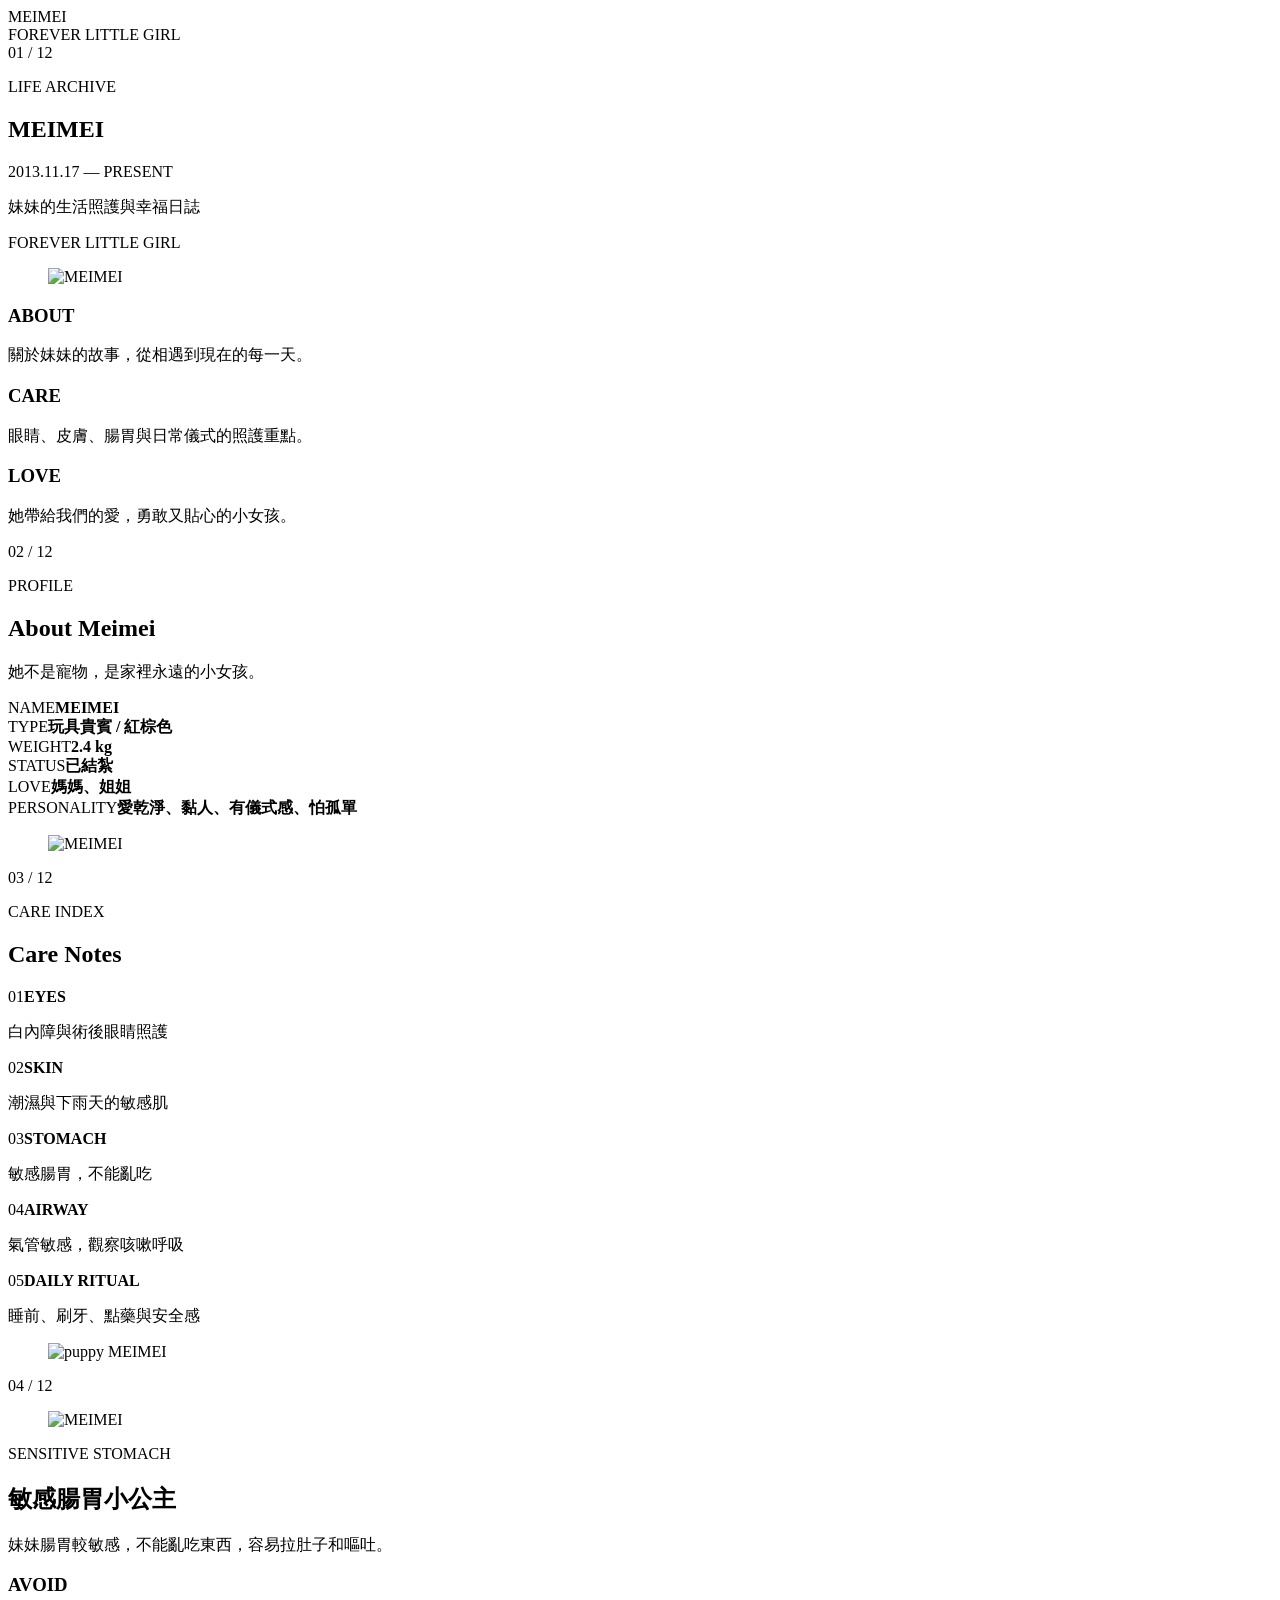
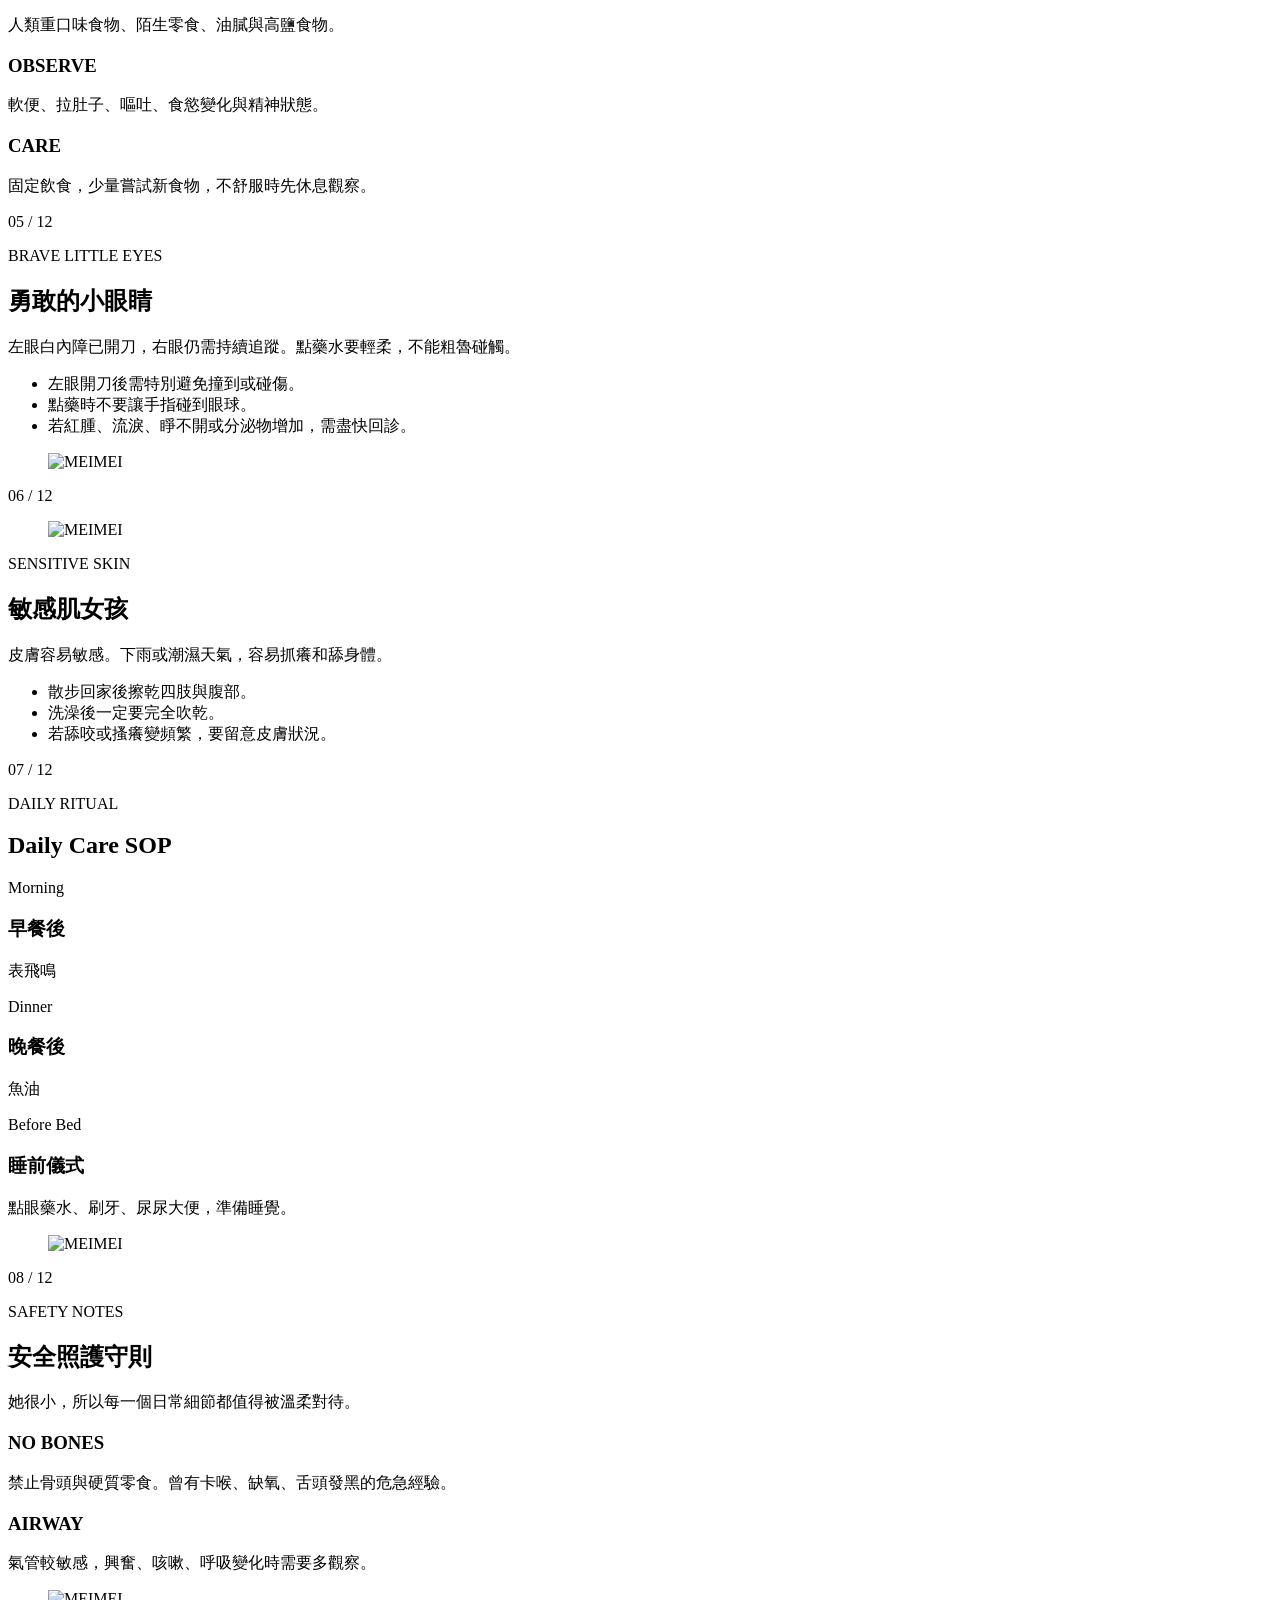
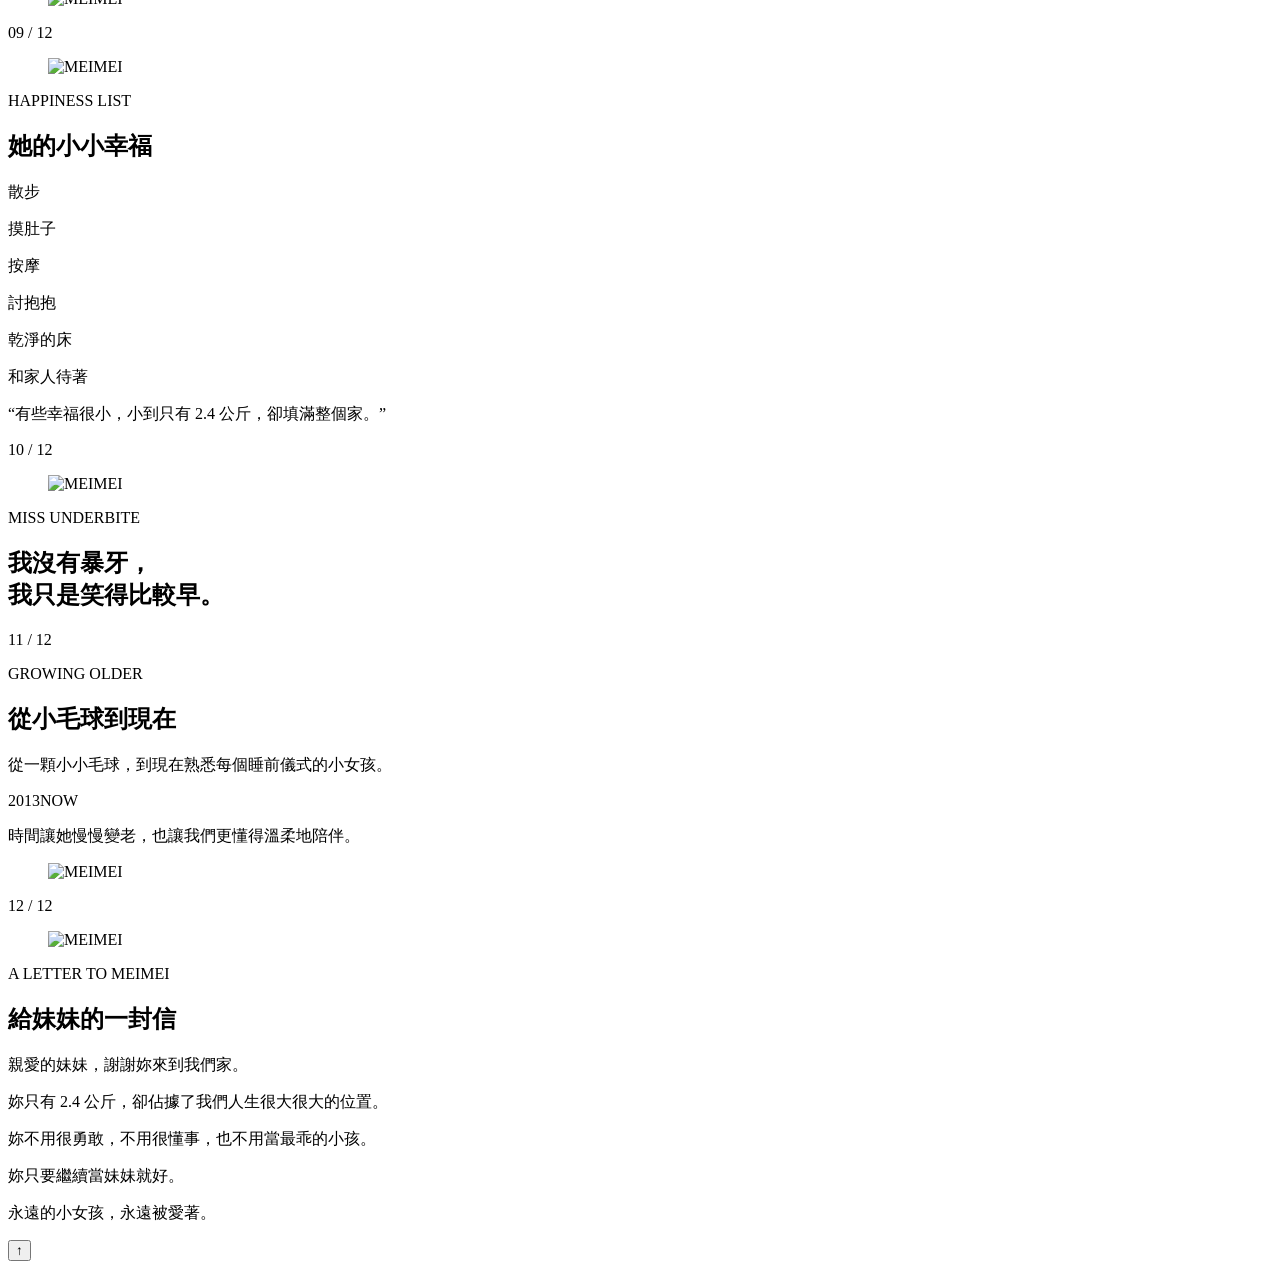
==== index.html @ 5c14f923 "Create MEIMEI life archive website" ====
<!DOCTYPE html>
<html lang="zh-Hant">
<head>
  <meta charset="UTF-8" />
  <meta name="viewport" content="width=device-width, initial-scale=1.0" />
  <title>MEIMEI / LIFE ARCHIVE</title>
  <link rel="stylesheet" href="style.css" />
</head>
<body>
  <div class="grain"></div>
  <aside class="side-nav"><div class="brand-mini">MEIMEI</div><nav id="dots"></nav><div class="side-caption">FOREVER LITTLE GIRL</div></aside>
  <main id="app">
    <section class="page cover" id="cover"><div class="page-count">01 / 12</div><div class="cover-left"><p class="eyebrow">LIFE ARCHIVE</p><h1>MEIMEI</h1><p class="date">2013.11.17 — PRESENT</p><p class="zh-title">妹妹的生活照護與幸福日誌</p></div><div class="vertical-word">FOREVER LITTLE GIRL</div><figure class="hero-photo"><img src="assets/cover.jpg" alt="MEIMEI" /></figure><div class="intro-grid"><article><h3>ABOUT</h3><p>關於妹妹的故事，從相遇到現在的每一天。</p></article><article><h3>CARE</h3><p>眼睛、皮膚、腸胃與日常儀式的照護重點。</p></article><article><h3>LOVE</h3><p>她帶給我們的愛，勇敢又貼心的小女孩。</p></article></div></section>
    <section class="page split" id="profile"><div class="page-count">02 / 12</div><div class="copy"><p class="eyebrow">PROFILE</p><h2>About Meimei</h2><p class="lead">她不是寵物，是家裡永遠的小女孩。</p><div class="info-list"><div><span>NAME</span><b>MEIMEI</b></div><div><span>TYPE</span><b>玩具貴賓 / 紅棕色</b></div><div><span>WEIGHT</span><b>2.4 kg</b></div><div><span>STATUS</span><b>已結紮</b></div><div><span>LOVE</span><b>媽媽、姐姐</b></div><div><span>PERSONALITY</span><b>愛乾淨、黏人、有儀式感、怕孤單</b></div></div></div><figure class="photo-frame"><img src="assets/profile.jpg" alt="MEIMEI" /></figure></section>
    <section class="page index-page" id="care-index"><div class="page-count">03 / 12</div><p class="eyebrow">CARE INDEX</p><h2>Care Notes</h2><div class="timeline"><div><span>01</span><strong>EYES</strong><p>白內障與術後眼睛照護</p></div><div><span>02</span><strong>SKIN</strong><p>潮濕與下雨天的敏感肌</p></div><div><span>03</span><strong>STOMACH</strong><p>敏感腸胃，不能亂吃</p></div><div><span>04</span><strong>AIRWAY</strong><p>氣管敏感，觀察咳嗽呼吸</p></div><div><span>05</span><strong>DAILY RITUAL</strong><p>睡前、刷牙、點藥與安全感</p></div></div><figure class="small-photo"><img src="assets/puppy.jpg" alt="puppy MEIMEI" /></figure></section>
    <section class="page split reverse" id="stomach"><div class="page-count">04 / 12</div><figure class="photo-frame"><img src="assets/stomach.jpg" alt="MEIMEI" /></figure><div class="copy"><p class="eyebrow">SENSITIVE STOMACH</p><h2>敏感腸胃小公主</h2><p class="lead">妹妹腸胃較敏感，不能亂吃東西，容易拉肚子和嘔吐。</p><div class="three-cols"><article><h3>AVOID</h3><p>人類重口味食物、陌生零食、油膩與高鹽食物。</p></article><article><h3>OBSERVE</h3><p>軟便、拉肚子、嘔吐、食慾變化與精神狀態。</p></article><article><h3>CARE</h3><p>固定飲食，少量嘗試新食物，不舒服時先休息觀察。</p></article></div></div></section>
    <section class="page split" id="eyes"><div class="page-count">05 / 12</div><div class="copy"><p class="eyebrow">BRAVE LITTLE EYES</p><h2>勇敢的小眼睛</h2><p class="lead">左眼白內障已開刀，右眼仍需持續追蹤。點藥水要輕柔，不能粗魯碰觸。</p><ul class="minimal-list"><li>左眼開刀後需特別避免撞到或碰傷。</li><li>點藥時不要讓手指碰到眼球。</li><li>若紅腫、流淚、睜不開或分泌物增加，需盡快回診。</li></ul></div><figure class="photo-frame"><img src="assets/eyes.jpg" alt="MEIMEI" /></figure></section>
    <section class="page split reverse" id="skin"><div class="page-count">06 / 12</div><figure class="photo-frame"><img src="assets/skin.jpg" alt="MEIMEI" /></figure><div class="copy"><p class="eyebrow">SENSITIVE SKIN</p><h2>敏感肌女孩</h2><p class="lead">皮膚容易敏感。下雨或潮濕天氣，容易抓癢和舔身體。</p><ul class="minimal-list"><li>散步回家後擦乾四肢與腹部。</li><li>洗澡後一定要完全吹乾。</li><li>若舔咬或搔癢變頻繁，要留意皮膚狀況。</li></ul></div></section>
    <section class="page ritual" id="ritual"><div class="page-count">07 / 12</div><p class="eyebrow">DAILY RITUAL</p><h2>Daily Care SOP</h2><div class="ritual-grid"><article><span>Morning</span><h3>早餐後</h3><p>表飛鳴</p></article><article><span>Dinner</span><h3>晚餐後</h3><p>魚油</p></article><article><span>Before Bed</span><h3>睡前儀式</h3><p>點眼藥水、刷牙、尿尿大便，準備睡覺。</p></article></div><figure class="wide-photo"><img src="assets/ritual.jpg" alt="MEIMEI" /></figure></section>
    <section class="page split" id="safety"><div class="page-count">08 / 12</div><div class="copy"><p class="eyebrow">SAFETY NOTES</p><h2>安全照護守則</h2><p class="lead">她很小，所以每一個日常細節都值得被溫柔對待。</p><div class="warning-block"><h3>NO BONES</h3><p>禁止骨頭與硬質零食。曾有卡喉、缺氧、舌頭發黑的危急經驗。</p></div><div class="warning-block"><h3>AIRWAY</h3><p>氣管較敏感，興奮、咳嗽、呼吸變化時需要多觀察。</p></div></div><figure class="photo-frame"><img src="assets/safety.jpg" alt="MEIMEI" /></figure></section>
    <section class="page split reverse" id="happiness"><div class="page-count">09 / 12</div><figure class="photo-frame"><img src="assets/happiness.jpg" alt="MEIMEI" /></figure><div class="copy"><p class="eyebrow">HAPPINESS LIST</p><h2>她的小小幸福</h2><div class="list-lines"><p>散步</p><p>摸肚子</p><p>按摩</p><p>討抱抱</p><p>乾淨的床</p><p>和家人待著</p></div><p class="quote">“有些幸福很小，小到只有 2.4 公斤，卻填滿整個家。”</p></div></section>
    <section class="page statement" id="underbite"><div class="page-count">10 / 12</div><figure class="statement-photo"><img src="assets/underbite.jpg" alt="MEIMEI" /></figure><div class="statement-copy"><p class="eyebrow">MISS UNDERBITE</p><h2>我沒有暴牙，<br>我只是笑得比較早。</h2></div></section>
    <section class="page split" id="growing"><div class="page-count">11 / 12</div><div class="copy"><p class="eyebrow">GROWING OLDER</p><h2>從小毛球到現在</h2><p class="lead">從一顆小小毛球，到現在熟悉每個睡前儀式的小女孩。</p><div class="year-line"><span>2013</span><i></i><span>NOW</span></div><p>時間讓她慢慢變老，也讓我們更懂得溫柔地陪伴。</p></div><figure class="photo-frame"><img src="assets/growing.jpg" alt="MEIMEI" /></figure></section>
    <section class="page letter" id="letter"><div class="page-count">12 / 12</div><figure class="letter-photo"><img src="assets/letter.jpg" alt="MEIMEI" /></figure><div class="letter-copy"><p class="eyebrow">A LETTER TO MEIMEI</p><h2>給妹妹的一封信</h2><p>親愛的妹妹，謝謝妳來到我們家。</p><p>妳只有 2.4 公斤，卻佔據了我們人生很大很大的位置。</p><p>妳不用很勇敢，不用很懂事，也不用當最乖的小孩。</p><p>妳只要繼續當妹妹就好。</p><p class="ending">永遠的小女孩，永遠被愛著。</p></div></section>
  </main>
  <button class="scroll-top" type="button" aria-label="Back to top">↑</button><script src="script.js"></script>
</body>
</html>
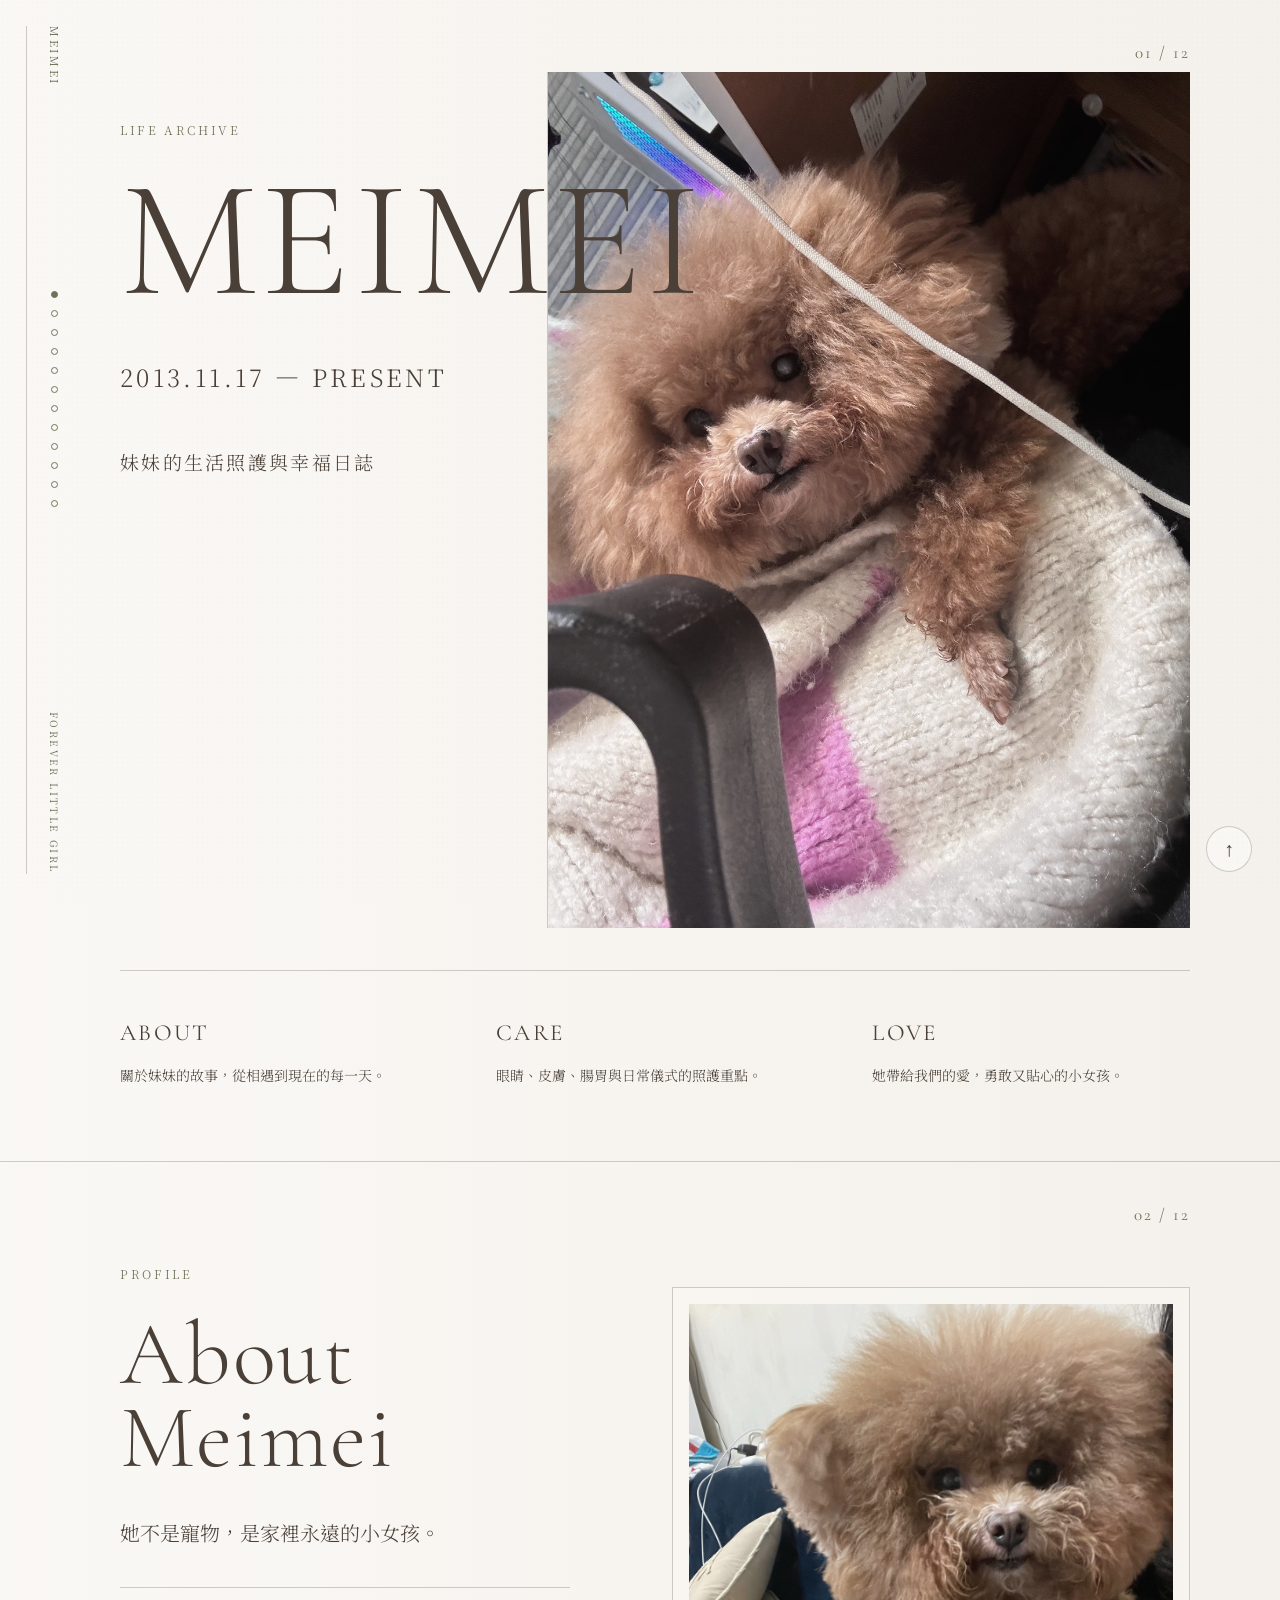
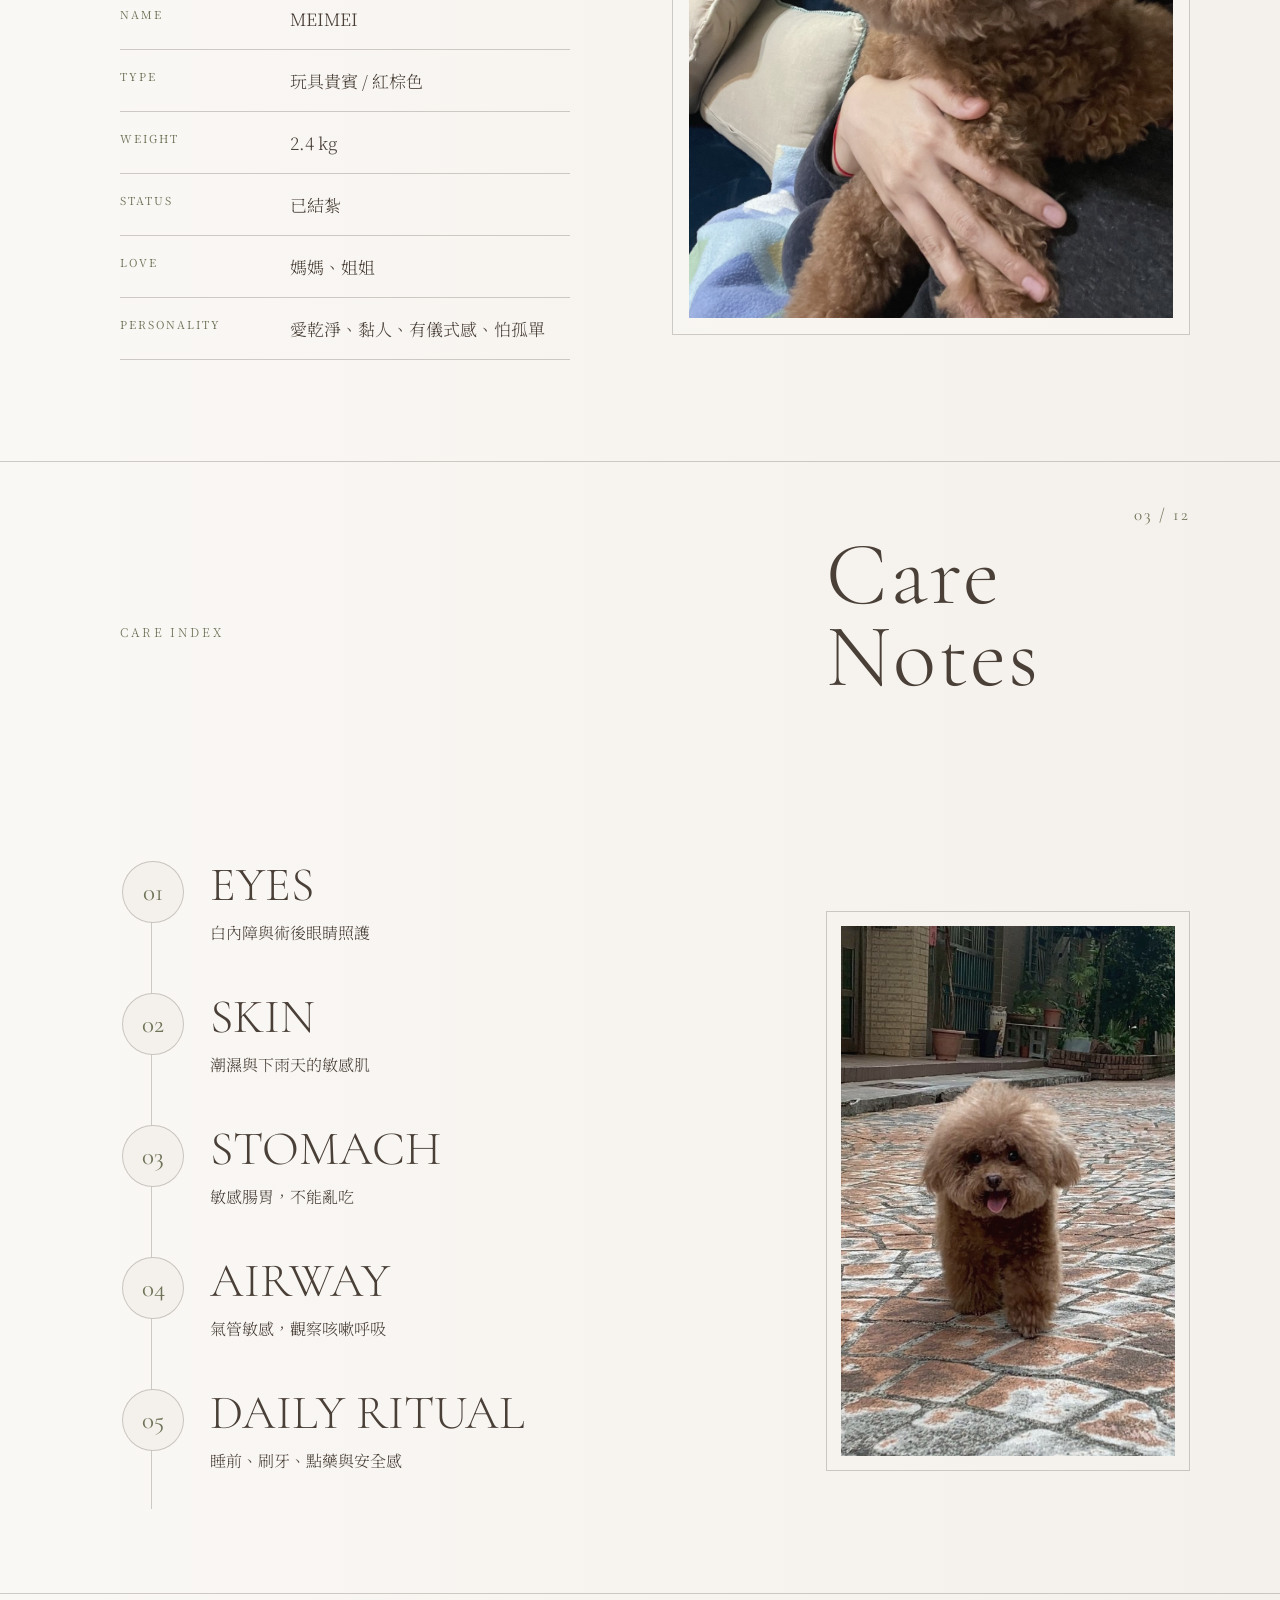
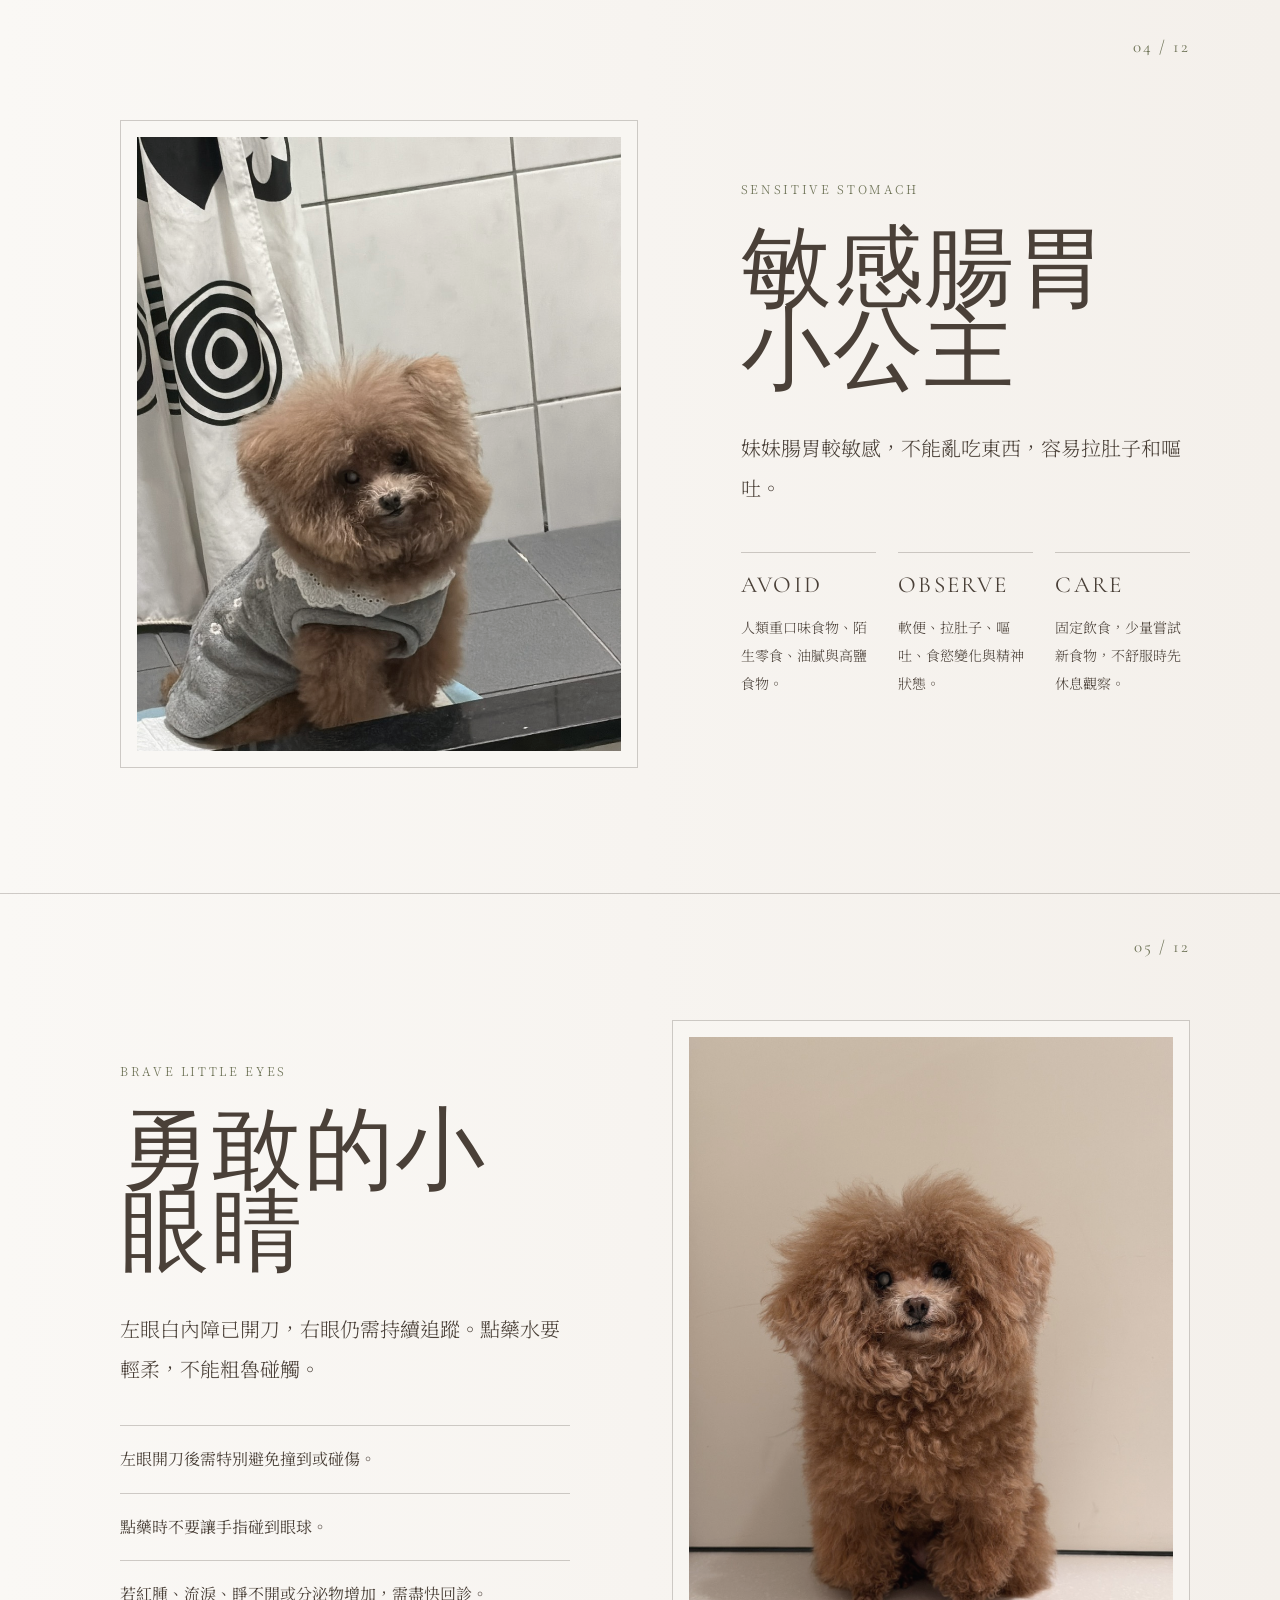
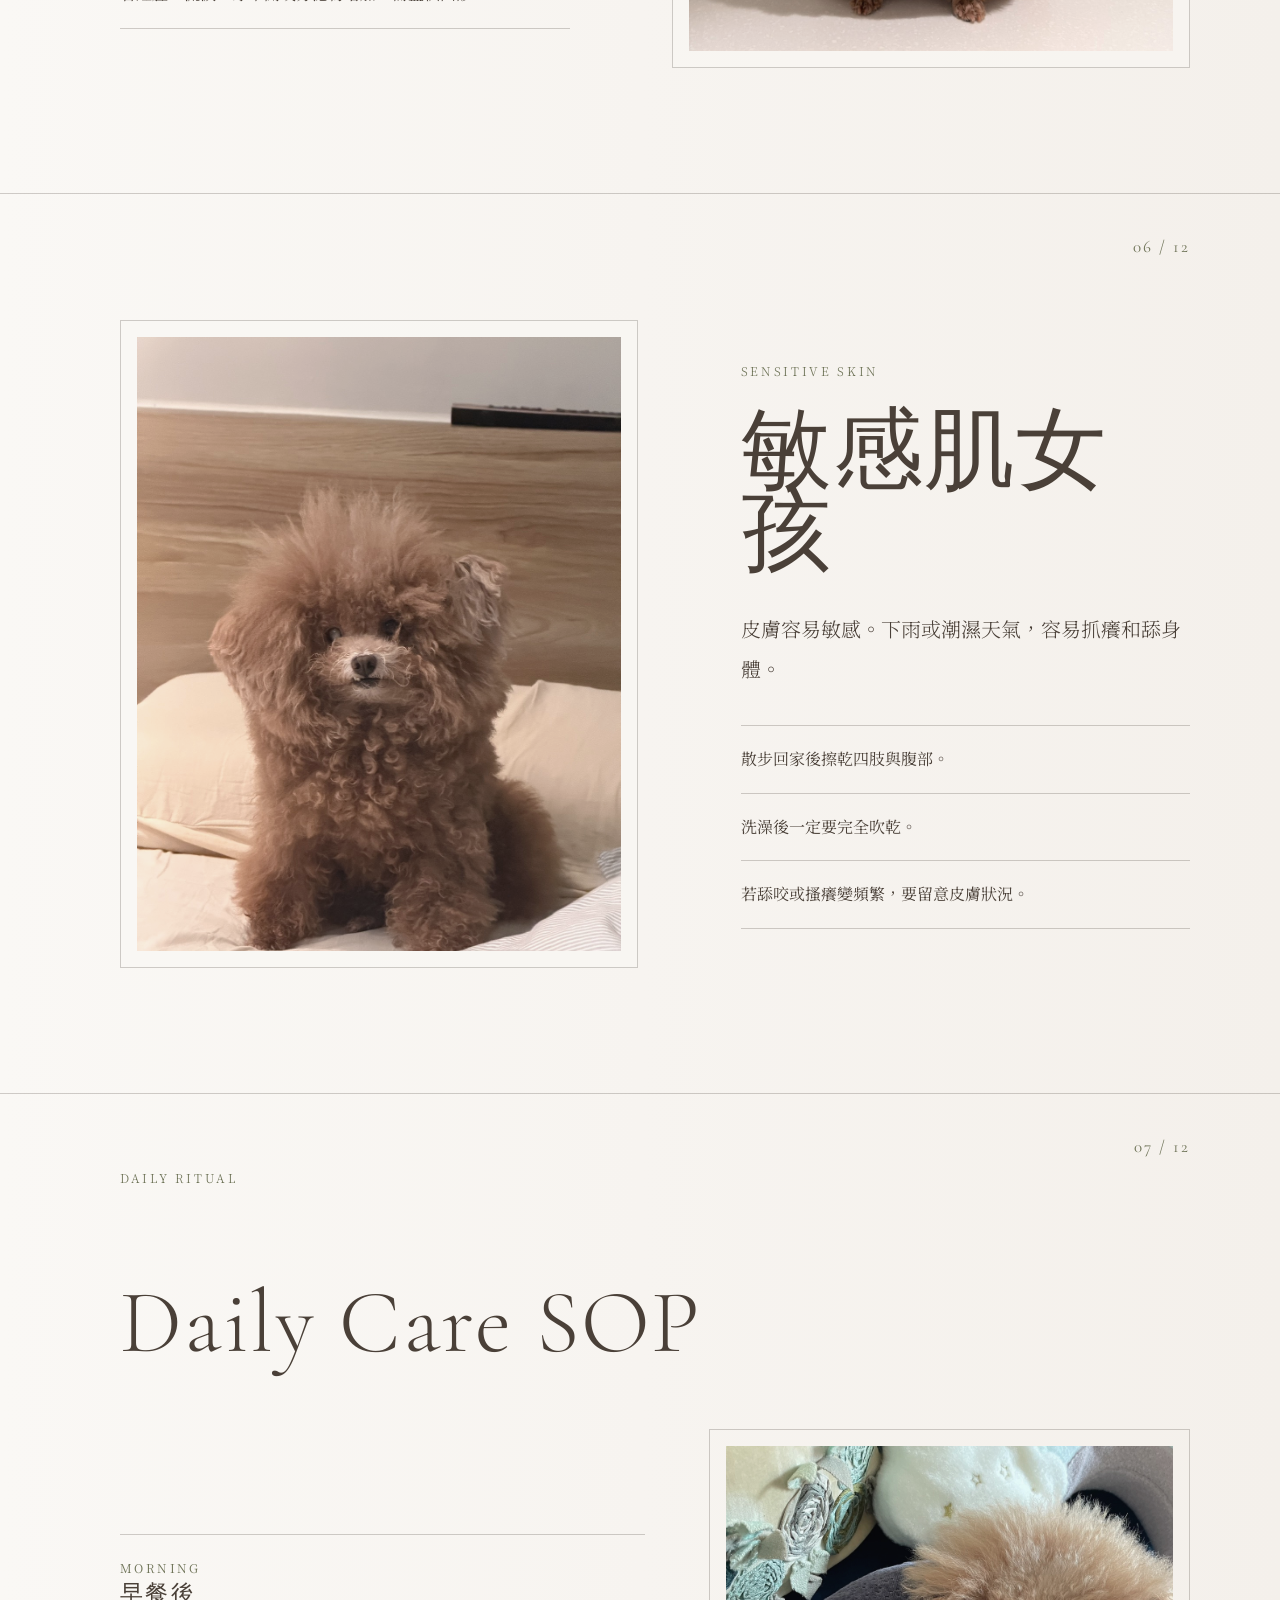
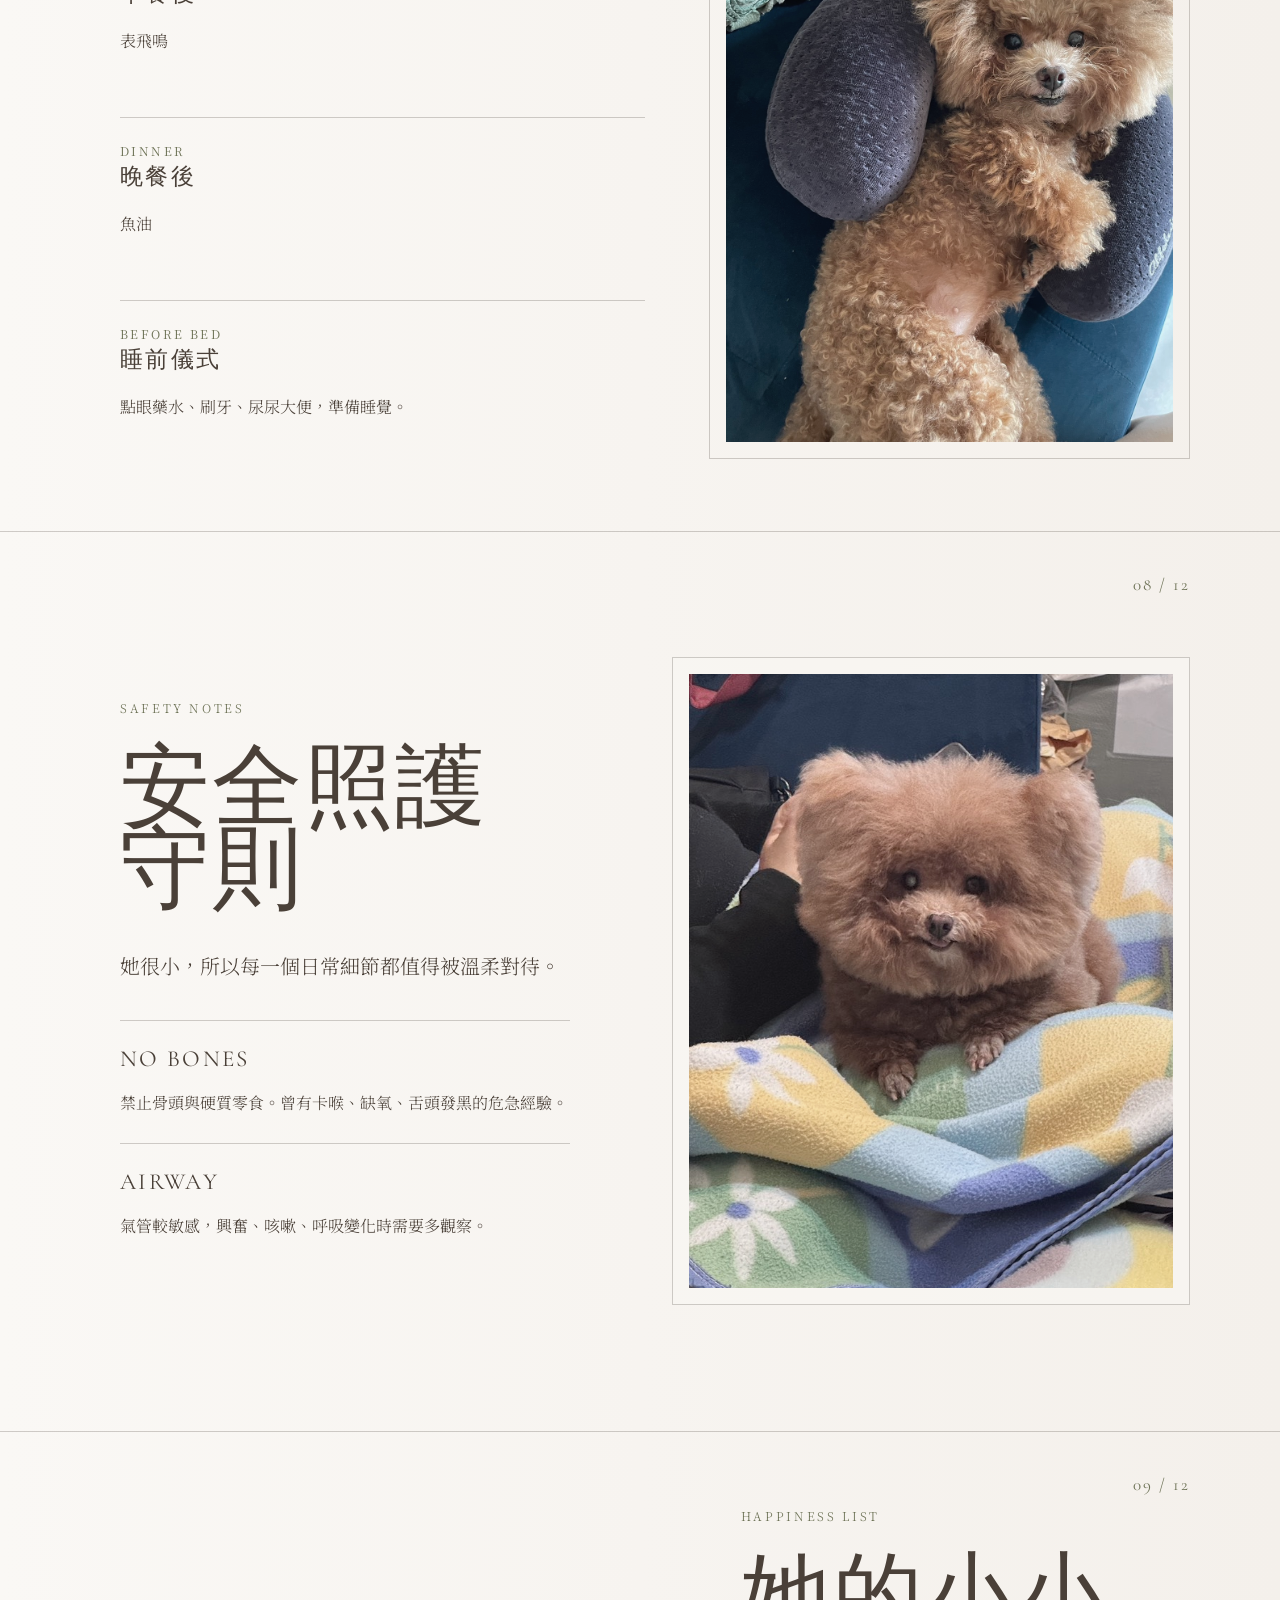
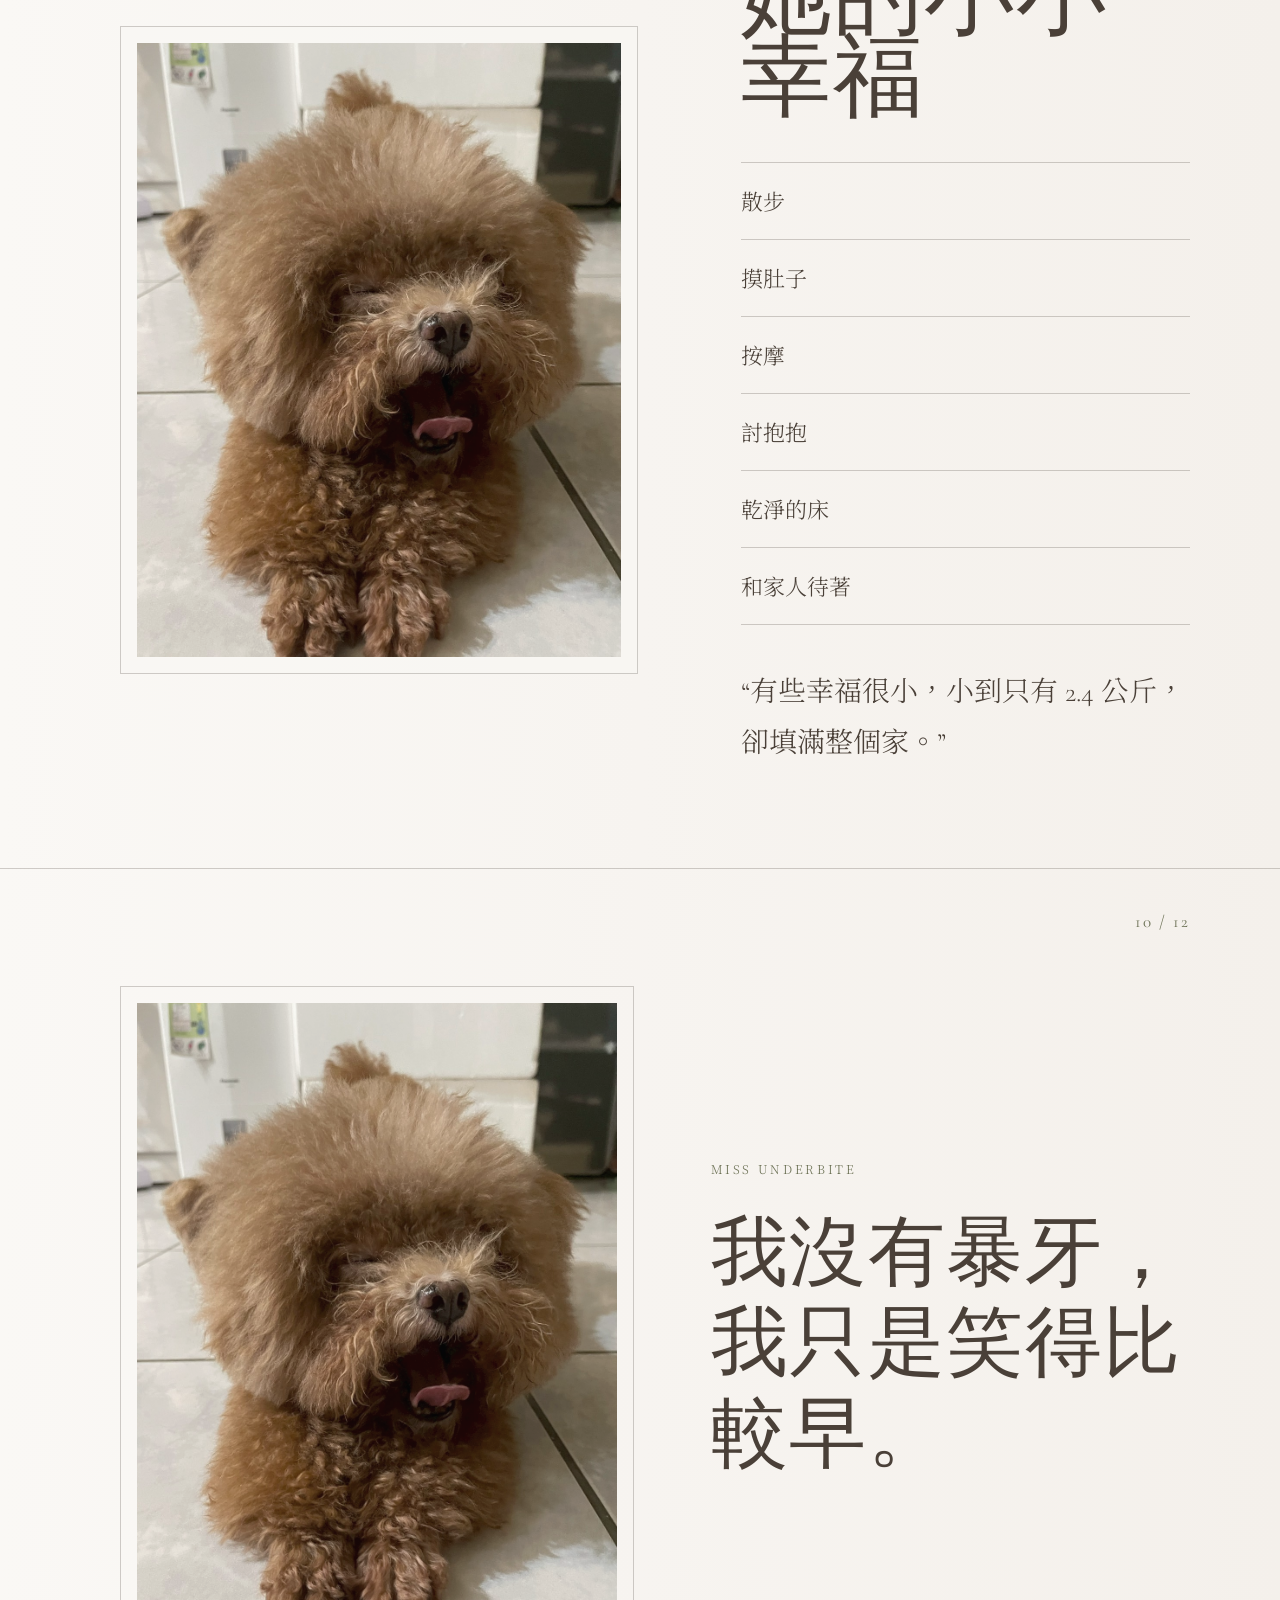
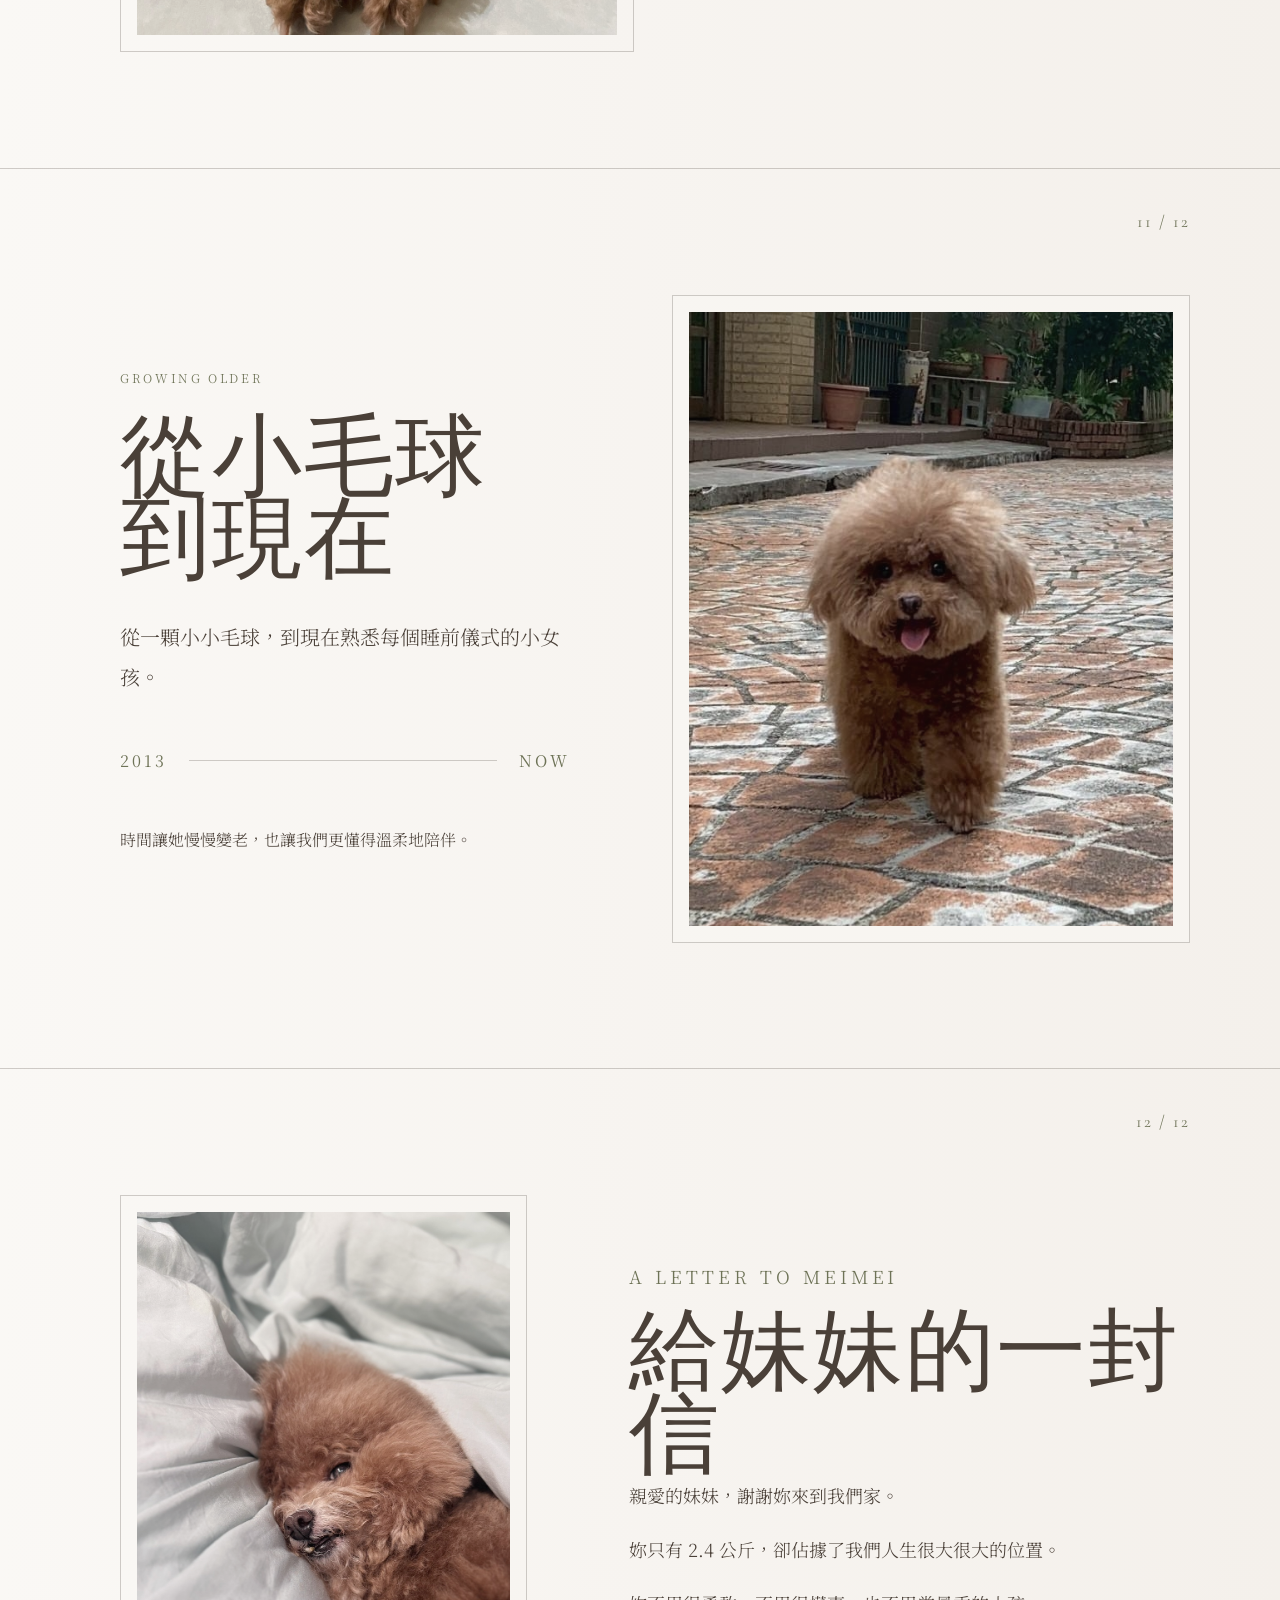
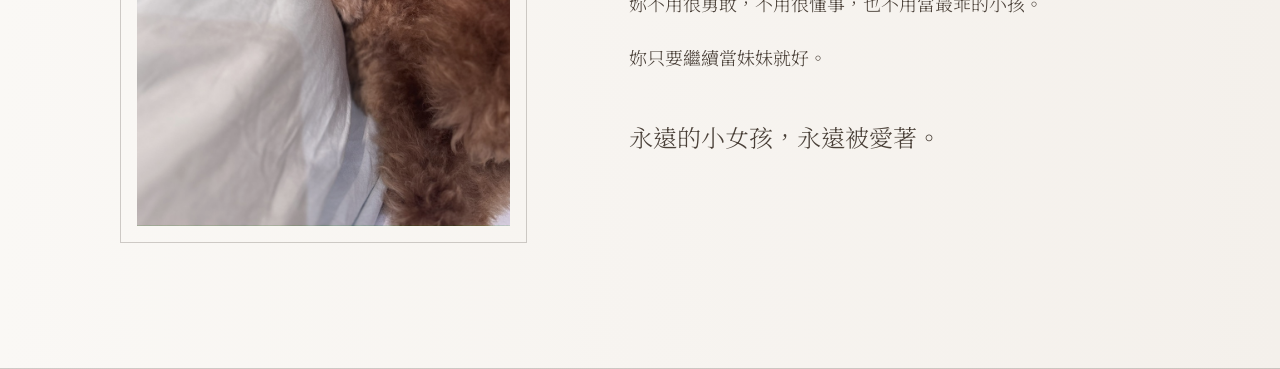
==== commit 7a8acd0d: "Update image paths to uploaded filenames" ====
--- a/index.html
+++ b/index.html
@@ -10,18 +10,18 @@
   <div class="grain"></div>
   <aside class="side-nav"><div class="brand-mini">MEIMEI</div><nav id="dots"></nav><div class="side-caption">FOREVER LITTLE GIRL</div></aside>
   <main id="app">
-    <section class="page cover" id="cover"><div class="page-count">01 / 12</div><div class="cover-left"><p class="eyebrow">LIFE ARCHIVE</p><h1>MEIMEI</h1><p class="date">2013.11.17 — PRESENT</p><p class="zh-title">妹妹的生活照護與幸福日誌</p></div><div class="vertical-word">FOREVER LITTLE GIRL</div><figure class="hero-photo"><img src="assets/cover.jpg" alt="MEIMEI" /></figure><div class="intro-grid"><article><h3>ABOUT</h3><p>關於妹妹的故事，從相遇到現在的每一天。</p></article><article><h3>CARE</h3><p>眼睛、皮膚、腸胃與日常儀式的照護重點。</p></article><article><h3>LOVE</h3><p>她帶給我們的愛，勇敢又貼心的小女孩。</p></article></div></section>
-    <section class="page split" id="profile"><div class="page-count">02 / 12</div><div class="copy"><p class="eyebrow">PROFILE</p><h2>About Meimei</h2><p class="lead">她不是寵物，是家裡永遠的小女孩。</p><div class="info-list"><div><span>NAME</span><b>MEIMEI</b></div><div><span>TYPE</span><b>玩具貴賓 / 紅棕色</b></div><div><span>WEIGHT</span><b>2.4 kg</b></div><div><span>STATUS</span><b>已結紮</b></div><div><span>LOVE</span><b>媽媽、姐姐</b></div><div><span>PERSONALITY</span><b>愛乾淨、黏人、有儀式感、怕孤單</b></div></div></div><figure class="photo-frame"><img src="assets/profile.jpg" alt="MEIMEI" /></figure></section>
-    <section class="page index-page" id="care-index"><div class="page-count">03 / 12</div><p class="eyebrow">CARE INDEX</p><h2>Care Notes</h2><div class="timeline"><div><span>01</span><strong>EYES</strong><p>白內障與術後眼睛照護</p></div><div><span>02</span><strong>SKIN</strong><p>潮濕與下雨天的敏感肌</p></div><div><span>03</span><strong>STOMACH</strong><p>敏感腸胃，不能亂吃</p></div><div><span>04</span><strong>AIRWAY</strong><p>氣管敏感，觀察咳嗽呼吸</p></div><div><span>05</span><strong>DAILY RITUAL</strong><p>睡前、刷牙、點藥與安全感</p></div></div><figure class="small-photo"><img src="assets/puppy.jpg" alt="puppy MEIMEI" /></figure></section>
-    <section class="page split reverse" id="stomach"><div class="page-count">04 / 12</div><figure class="photo-frame"><img src="assets/stomach.jpg" alt="MEIMEI" /></figure><div class="copy"><p class="eyebrow">SENSITIVE STOMACH</p><h2>敏感腸胃小公主</h2><p class="lead">妹妹腸胃較敏感，不能亂吃東西，容易拉肚子和嘔吐。</p><div class="three-cols"><article><h3>AVOID</h3><p>人類重口味食物、陌生零食、油膩與高鹽食物。</p></article><article><h3>OBSERVE</h3><p>軟便、拉肚子、嘔吐、食慾變化與精神狀態。</p></article><article><h3>CARE</h3><p>固定飲食，少量嘗試新食物，不舒服時先休息觀察。</p></article></div></div></section>
-    <section class="page split" id="eyes"><div class="page-count">05 / 12</div><div class="copy"><p class="eyebrow">BRAVE LITTLE EYES</p><h2>勇敢的小眼睛</h2><p class="lead">左眼白內障已開刀，右眼仍需持續追蹤。點藥水要輕柔，不能粗魯碰觸。</p><ul class="minimal-list"><li>左眼開刀後需特別避免撞到或碰傷。</li><li>點藥時不要讓手指碰到眼球。</li><li>若紅腫、流淚、睜不開或分泌物增加，需盡快回診。</li></ul></div><figure class="photo-frame"><img src="assets/eyes.jpg" alt="MEIMEI" /></figure></section>
-    <section class="page split reverse" id="skin"><div class="page-count">06 / 12</div><figure class="photo-frame"><img src="assets/skin.jpg" alt="MEIMEI" /></figure><div class="copy"><p class="eyebrow">SENSITIVE SKIN</p><h2>敏感肌女孩</h2><p class="lead">皮膚容易敏感。下雨或潮濕天氣，容易抓癢和舔身體。</p><ul class="minimal-list"><li>散步回家後擦乾四肢與腹部。</li><li>洗澡後一定要完全吹乾。</li><li>若舔咬或搔癢變頻繁，要留意皮膚狀況。</li></ul></div></section>
-    <section class="page ritual" id="ritual"><div class="page-count">07 / 12</div><p class="eyebrow">DAILY RITUAL</p><h2>Daily Care SOP</h2><div class="ritual-grid"><article><span>Morning</span><h3>早餐後</h3><p>表飛鳴</p></article><article><span>Dinner</span><h3>晚餐後</h3><p>魚油</p></article><article><span>Before Bed</span><h3>睡前儀式</h3><p>點眼藥水、刷牙、尿尿大便，準備睡覺。</p></article></div><figure class="wide-photo"><img src="assets/ritual.jpg" alt="MEIMEI" /></figure></section>
-    <section class="page split" id="safety"><div class="page-count">08 / 12</div><div class="copy"><p class="eyebrow">SAFETY NOTES</p><h2>安全照護守則</h2><p class="lead">她很小，所以每一個日常細節都值得被溫柔對待。</p><div class="warning-block"><h3>NO BONES</h3><p>禁止骨頭與硬質零食。曾有卡喉、缺氧、舌頭發黑的危急經驗。</p></div><div class="warning-block"><h3>AIRWAY</h3><p>氣管較敏感，興奮、咳嗽、呼吸變化時需要多觀察。</p></div></div><figure class="photo-frame"><img src="assets/safety.jpg" alt="MEIMEI" /></figure></section>
-    <section class="page split reverse" id="happiness"><div class="page-count">09 / 12</div><figure class="photo-frame"><img src="assets/happiness.jpg" alt="MEIMEI" /></figure><div class="copy"><p class="eyebrow">HAPPINESS LIST</p><h2>她的小小幸福</h2><div class="list-lines"><p>散步</p><p>摸肚子</p><p>按摩</p><p>討抱抱</p><p>乾淨的床</p><p>和家人待著</p></div><p class="quote">“有些幸福很小，小到只有 2.4 公斤，卻填滿整個家。”</p></div></section>
-    <section class="page statement" id="underbite"><div class="page-count">10 / 12</div><figure class="statement-photo"><img src="assets/underbite.jpg" alt="MEIMEI" /></figure><div class="statement-copy"><p class="eyebrow">MISS UNDERBITE</p><h2>我沒有暴牙，<br>我只是笑得比較早。</h2></div></section>
-    <section class="page split" id="growing"><div class="page-count">11 / 12</div><div class="copy"><p class="eyebrow">GROWING OLDER</p><h2>從小毛球到現在</h2><p class="lead">從一顆小小毛球，到現在熟悉每個睡前儀式的小女孩。</p><div class="year-line"><span>2013</span><i></i><span>NOW</span></div><p>時間讓她慢慢變老，也讓我們更懂得溫柔地陪伴。</p></div><figure class="photo-frame"><img src="assets/growing.jpg" alt="MEIMEI" /></figure></section>
-    <section class="page letter" id="letter"><div class="page-count">12 / 12</div><figure class="letter-photo"><img src="assets/letter.jpg" alt="MEIMEI" /></figure><div class="letter-copy"><p class="eyebrow">A LETTER TO MEIMEI</p><h2>給妹妹的一封信</h2><p>親愛的妹妹，謝謝妳來到我們家。</p><p>妳只有 2.4 公斤，卻佔據了我們人生很大很大的位置。</p><p>妳不用很勇敢，不用很懂事，也不用當最乖的小孩。</p><p>妳只要繼續當妹妹就好。</p><p class="ending">永遠的小女孩，永遠被愛著。</p></div></section>
+    <section class="page cover" id="cover"><div class="page-count">01 / 12</div><div class="cover-left"><p class="eyebrow">LIFE ARCHIVE</p><h1>MEIMEI</h1><p class="date">2013.11.17 — PRESENT</p><p class="zh-title">妹妹的生活照護與幸福日誌</p></div><div class="vertical-word">FOREVER LITTLE GIRL</div><figure class="hero-photo"><img src="S__35315780_0.jpg" alt="MEIMEI" /></figure><div class="intro-grid"><article><h3>ABOUT</h3><p>關於妹妹的故事，從相遇到現在的每一天。</p></article><article><h3>CARE</h3><p>眼睛、皮膚、腸胃與日常儀式的照護重點。</p></article><article><h3>LOVE</h3><p>她帶給我們的愛，勇敢又貼心的小女孩。</p></article></div></section>
+    <section class="page split" id="profile"><div class="page-count">02 / 12</div><div class="copy"><p class="eyebrow">PROFILE</p><h2>About Meimei</h2><p class="lead">她不是寵物，是家裡永遠的小女孩。</p><div class="info-list"><div><span>NAME</span><b>MEIMEI</b></div><div><span>TYPE</span><b>玩具貴賓 / 紅棕色</b></div><div><span>WEIGHT</span><b>2.4 kg</b></div><div><span>STATUS</span><b>已結紮</b></div><div><span>LOVE</span><b>媽媽、姐姐</b></div><div><span>PERSONALITY</span><b>愛乾淨、黏人、有儀式感、怕孤單</b></div></div></div><figure class="photo-frame"><img src="S__35315789_0.jpg" alt="MEIMEI" /></figure></section>
+    <section class="page index-page" id="care-index"><div class="page-count">03 / 12</div><p class="eyebrow">CARE INDEX</p><h2>Care Notes</h2><div class="timeline"><div><span>01</span><strong>EYES</strong><p>白內障與術後眼睛照護</p></div><div><span>02</span><strong>SKIN</strong><p>潮濕與下雨天的敏感肌</p></div><div><span>03</span><strong>STOMACH</strong><p>敏感腸胃，不能亂吃</p></div><div><span>04</span><strong>AIRWAY</strong><p>氣管敏感，觀察咳嗽呼吸</p></div><div><span>05</span><strong>DAILY RITUAL</strong><p>睡前、刷牙、點藥與安全感</p></div></div><figure class="small-photo"><img src="LINE_ALBUM_2026529_260529_33.jpeg" alt="MEIMEI" /></figure></section>
+    <section class="page split reverse" id="stomach"><div class="page-count">04 / 12</div><figure class="photo-frame"><img src="S__35315773_0.jpg" alt="MEIMEI" /></figure><div class="copy"><p class="eyebrow">SENSITIVE STOMACH</p><h2>敏感腸胃小公主</h2><p class="lead">妹妹腸胃較敏感，不能亂吃東西，容易拉肚子和嘔吐。</p><div class="three-cols"><article><h3>AVOID</h3><p>人類重口味食物、陌生零食、油膩與高鹽食物。</p></article><article><h3>OBSERVE</h3><p>軟便、拉肚子、嘔吐、食慾變化與精神狀態。</p></article><article><h3>CARE</h3><p>固定飲食，少量嘗試新食物，不舒服時先休息觀察。</p></article></div></div></section>
+    <section class="page split" id="eyes"><div class="page-count">05 / 12</div><div class="copy"><p class="eyebrow">BRAVE LITTLE EYES</p><h2>勇敢的小眼睛</h2><p class="lead">左眼白內障已開刀，右眼仍需持續追蹤。點藥水要輕柔，不能粗魯碰觸。</p><ul class="minimal-list"><li>左眼開刀後需特別避免撞到或碰傷。</li><li>點藥時不要讓手指碰到眼球。</li><li>若紅腫、流淚、睜不開或分泌物增加，需盡快回診。</li></ul></div><figure class="photo-frame"><img src="S__35315769_0.jpg" alt="MEIMEI" /></figure></section>
+    <section class="page split reverse" id="skin"><div class="page-count">06 / 12</div><figure class="photo-frame"><img src="S__35315771_0.jpg" alt="MEIMEI" /></figure><div class="copy"><p class="eyebrow">SENSITIVE SKIN</p><h2>敏感肌女孩</h2><p class="lead">皮膚容易敏感。下雨或潮濕天氣，容易抓癢和舔身體。</p><ul class="minimal-list"><li>散步回家後擦乾四肢與腹部。</li><li>洗澡後一定要完全吹乾。</li><li>若舔咬或搔癢變頻繁，要留意皮膚狀況。</li></ul></div></section>
+    <section class="page ritual" id="ritual"><div class="page-count">07 / 12</div><p class="eyebrow">DAILY RITUAL</p><h2>Daily Care SOP</h2><div class="ritual-grid"><article><span>Morning</span><h3>早餐後</h3><p>表飛鳴</p></article><article><span>Dinner</span><h3>晚餐後</h3><p>魚油</p></article><article><span>Before Bed</span><h3>睡前儀式</h3><p>點眼藥水、刷牙、尿尿大便，準備睡覺。</p></article></div><figure class="wide-photo"><img src="S__35315785_0.jpg" alt="MEIMEI" /></figure></section>
+    <section class="page split" id="safety"><div class="page-count">08 / 12</div><div class="copy"><p class="eyebrow">SAFETY NOTES</p><h2>安全照護守則</h2><p class="lead">她很小，所以每一個日常細節都值得被溫柔對待。</p><div class="warning-block"><h3>NO BONES</h3><p>禁止骨頭與硬質零食。曾有卡喉、缺氧、舌頭發黑的危急經驗。</p></div><div class="warning-block"><h3>AIRWAY</h3><p>氣管較敏感，興奮、咳嗽、呼吸變化時需要多觀察。</p></div></div><figure class="photo-frame"><img src="S__35315777_0.jpg" alt="MEIMEI" /></figure></section>
+    <section class="page split reverse" id="happiness"><div class="page-count">09 / 12</div><figure class="photo-frame"><img src="LINE_ALBUM_2026529_260529_6.jpg" alt="MEIMEI" /></figure><div class="copy"><p class="eyebrow">HAPPINESS LIST</p><h2>她的小小幸福</h2><div class="list-lines"><p>散步</p><p>摸肚子</p><p>按摩</p><p>討抱抱</p><p>乾淨的床</p><p>和家人待著</p></div><p class="quote">“有些幸福很小，小到只有 2.4 公斤，卻填滿整個家。”</p></div></section>
+    <section class="page statement" id="underbite"><div class="page-count">10 / 12</div><figure class="statement-photo"><img src="LINE_ALBUM_2026529_260529_6.jpg" alt="MEIMEI" /></figure><div class="statement-copy"><p class="eyebrow">MISS UNDERBITE</p><h2>我沒有暴牙，<br>我只是笑得比較早。</h2></div></section>
+    <section class="page split" id="growing"><div class="page-count">11 / 12</div><div class="copy"><p class="eyebrow">GROWING OLDER</p><h2>從小毛球到現在</h2><p class="lead">從一顆小小毛球，到現在熟悉每個睡前儀式的小女孩。</p><div class="year-line"><span>2013</span><i></i><span>NOW</span></div><p>時間讓她慢慢變老，也讓我們更懂得溫柔地陪伴。</p></div><figure class="photo-frame"><img src="LINE_ALBUM_2026529_260529_33.jpeg" alt="MEIMEI" /></figure></section>
+    <section class="page letter" id="letter"><div class="page-count">12 / 12</div><figure class="letter-photo"><img src="S__35315776_0.jpg" alt="MEIMEI" /></figure><div class="letter-copy"><p class="eyebrow">A LETTER TO MEIMEI</p><h2>給妹妹的一封信</h2><p>親愛的妹妹，謝謝妳來到我們家。</p><p>妳只有 2.4 公斤，卻佔據了我們人生很大很大的位置。</p><p>妳不用很勇敢，不用很懂事，也不用當最乖的小孩。</p><p>妳只要繼續當妹妹就好。</p><p class="ending">永遠的小女孩，永遠被愛著。</p></div></section>
   </main>
   <button class="scroll-top" type="button" aria-label="Back to top">↑</button><script src="script.js"></script>
 </body>
--- a/style.css
+++ b/style.css
@@ -0,0 +1,2 @@
+@import url('https://fonts.googleapis.com/css2?family=Cormorant+Garamond:wght@300;400;500&family=Noto+Serif+TC:wght@300;400;500&display=swap');
+:root{--bg:#F4F0EB;--paper:#FAF8F5;--text:#4A4038;--muted:#D8D1C9;--accent:#6E7357;--line:rgba(74,64,56,.25)}*{box-sizing:border-box}html{scroll-behavior:smooth}body{margin:0;background:var(--bg);color:var(--text);font-family:'Noto Serif TC',serif;overflow-x:hidden}.grain{position:fixed;inset:0;pointer-events:none;opacity:.16;z-index:50;background-image:radial-gradient(rgba(74,64,56,.16) .5px,transparent .5px);background-size:5px 5px;mix-blend-mode:multiply}.side-nav{position:fixed;left:26px;top:26px;bottom:26px;width:56px;border-left:1px solid var(--line);z-index:10;display:flex;flex-direction:column;justify-content:space-between;align-items:center;color:var(--accent)}.brand-mini,.side-caption{writing-mode:vertical-rl;letter-spacing:.24em;font-size:11px;text-transform:uppercase}.side-caption{font-size:10px}#dots{display:flex;flex-direction:column;gap:12px}#dots a{width:7px;height:7px;border-radius:999px;border:1px solid var(--accent);display:block;opacity:.45}#dots a.active{background:var(--accent);opacity:1}.page{min-height:100vh;padding:72px 7vw 72px 120px;position:relative;border-bottom:1px solid var(--line);background:linear-gradient(90deg,var(--paper) 0%,var(--bg) 100%)}.page-count{position:absolute;right:7vw;top:42px;font-family:'Cormorant Garamond',serif;letter-spacing:.12em;font-size:17px;color:var(--accent)}.eyebrow{font-size:12px;letter-spacing:.22em;text-transform:uppercase;color:var(--accent);margin:0 0 28px}h1,h2{font-family:'Cormorant Garamond',serif;font-weight:300;letter-spacing:.02em;margin:0}h1{font-size:clamp(80px,13vw,185px);line-height:.85}h2{font-size:clamp(56px,7vw,116px);line-height:.92}h3{font-family:'Cormorant Garamond',serif;font-size:23px;font-weight:400;letter-spacing:.1em;text-transform:uppercase;margin:0 0 14px}p{font-weight:300;line-height:2;font-size:16px}img{width:100%;height:100%;object-fit:cover;display:block;filter:saturate(.82) contrast(.96)}.cover{min-height:120vh;display:grid;grid-template-columns:36% 1fr;grid-template-rows:auto 1fr auto;gap:42px}.cover-left{z-index:2;padding-top:46px}.date{font-size:24px;letter-spacing:.14em;margin:42px 0}.zh-title{font-size:19px;letter-spacing:.12em}.vertical-word{position:absolute;right:7vw;top:130px;writing-mode:vertical-rl;letter-spacing:.28em;font-size:16px;color:var(--text)}.hero-photo{grid-column:2;grid-row:1 / span 2;margin:0;min-height:72vh;border-left:1px solid var(--line);overflow:hidden}.intro-grid{grid-column:1 / span 2;display:grid;grid-template-columns:repeat(3,1fr);gap:58px;border-top:1px solid var(--line);padding-top:48px}.intro-grid p{font-size:14px;margin:0}.split{display:grid;grid-template-columns:minmax(320px,42%) 1fr;gap:8vw;align-items:center}.split.reverse{grid-template-columns:1fr minmax(320px,42%)}.photo-frame{margin:0;height:min(72vh,760px);border:1px solid var(--line);padding:16px;background:rgba(250,248,245,.55)}.copy{max-width:580px}.lead{font-size:20px;line-height:2;margin:34px 0}.info-list{border-top:1px solid var(--line)}.info-list div{display:grid;grid-template-columns:150px 1fr;gap:20px;padding:18px 0;border-bottom:1px solid var(--line)}.info-list span{font-size:11px;letter-spacing:.18em;color:var(--accent)}.info-list b{font-weight:300;font-size:17px}.minimal-list{list-style:none;padding:0;margin:36px 0 0;border-top:1px solid var(--line)}.minimal-list li{padding:18px 0;border-bottom:1px solid var(--line);line-height:1.9}.index-page{display:grid;grid-template-columns:1fr 34%;gap:8vw;align-items:center}.index-page h2{margin-bottom:60px}.timeline{position:relative;padding-left:90px;max-width:620px}.timeline:before{content:'';position:absolute;left:31px;top:12px;bottom:12px;width:1px;background:var(--line)}.timeline div{position:relative;margin-bottom:44px}.timeline span{position:absolute;left:-88px;top:0;width:62px;height:62px;border:1px solid var(--line);border-radius:50%;display:grid;place-items:center;font-family:'Cormorant Garamond',serif;font-size:25px;background:var(--bg);color:var(--accent)}.timeline strong{font-family:'Cormorant Garamond',serif;font-size:48px;font-weight:300;display:block;line-height:1}.timeline p{margin:8px 0 0}.small-photo{margin:0;height:560px;border:1px solid var(--line);padding:14px}.three-cols{display:grid;grid-template-columns:repeat(3,1fr);gap:22px;margin-top:44px}.three-cols article{border-top:1px solid var(--line);padding-top:18px}.three-cols p{font-size:14px}.ritual{display:grid;grid-template-columns:1fr 45%;gap:5vw;align-items:end}.ritual h2{grid-column:1 / span 2}.ritual-grid{display:grid;gap:24px}.ritual-grid article{border-top:1px solid var(--line);padding:20px 0}.ritual-grid span{font-size:12px;letter-spacing:.2em;color:var(--accent);text-transform:uppercase}.wide-photo{margin:0;height:70vh;border:1px solid var(--line);padding:16px}.warning-block{border-top:1px solid var(--line);padding:24px 0}.warning-block p{margin:0}.list-lines{margin:42px 0;border-top:1px solid var(--line)}.list-lines p{margin:0;padding:16px 0;border-bottom:1px solid var(--line);font-size:22px}.quote{font-family:'Cormorant Garamond','Noto Serif TC',serif;font-size:28px;line-height:1.8}.statement{display:grid;grid-template-columns:48% 1fr;gap:6vw;align-items:center}.statement-photo{margin:0;height:74vh;border:1px solid var(--line);padding:16px}.statement-copy h2{font-size:clamp(48px,6vw,98px);line-height:1.18}.year-line{display:flex;align-items:center;gap:22px;margin:52px 0;color:var(--accent);letter-spacing:.18em}.year-line i{height:1px;background:var(--line);flex:1}.letter{display:grid;grid-template-columns:38% 1fr;gap:8vw;align-items:center}.letter-photo{height:72vh;margin:0;border:1px solid var(--line);padding:16px}.letter-copy{max-width:640px}.letter-copy p{font-size:18px;margin:0 0 18px}.ending{font-size:24px!important;margin-top:38px!important}.scroll-top{position:fixed;right:28px;bottom:28px;z-index:20;width:46px;height:46px;border:1px solid var(--line);border-radius:50%;background:rgba(250,248,245,.82);color:var(--text);font-size:20px;cursor:pointer;backdrop-filter:blur(8px)}@media(max-width:850px){.side-nav{display:none}.page{padding:56px 24px;min-height:auto}.page-count{right:24px;top:24px}.cover,.split,.split.reverse,.index-page,.ritual,.statement,.letter{display:block}.cover-left{padding-top:40px}h1{font-size:72px}h2{font-size:58px}.hero-photo,.photo-frame,.small-photo,.wide-photo,.statement-photo,.letter-photo{height:58vh;margin:38px 0;padding:10px}.intro-grid{display:block;padding-top:28px}.intro-grid article{margin-bottom:28px}.vertical-word{right:22px;top:100px;font-size:12px}.info-list div{grid-template-columns:110px 1fr}.three-cols{grid-template-columns:1fr}.timeline{padding-left:70px}.timeline strong{font-size:39px}.timeline span{left:-70px}}
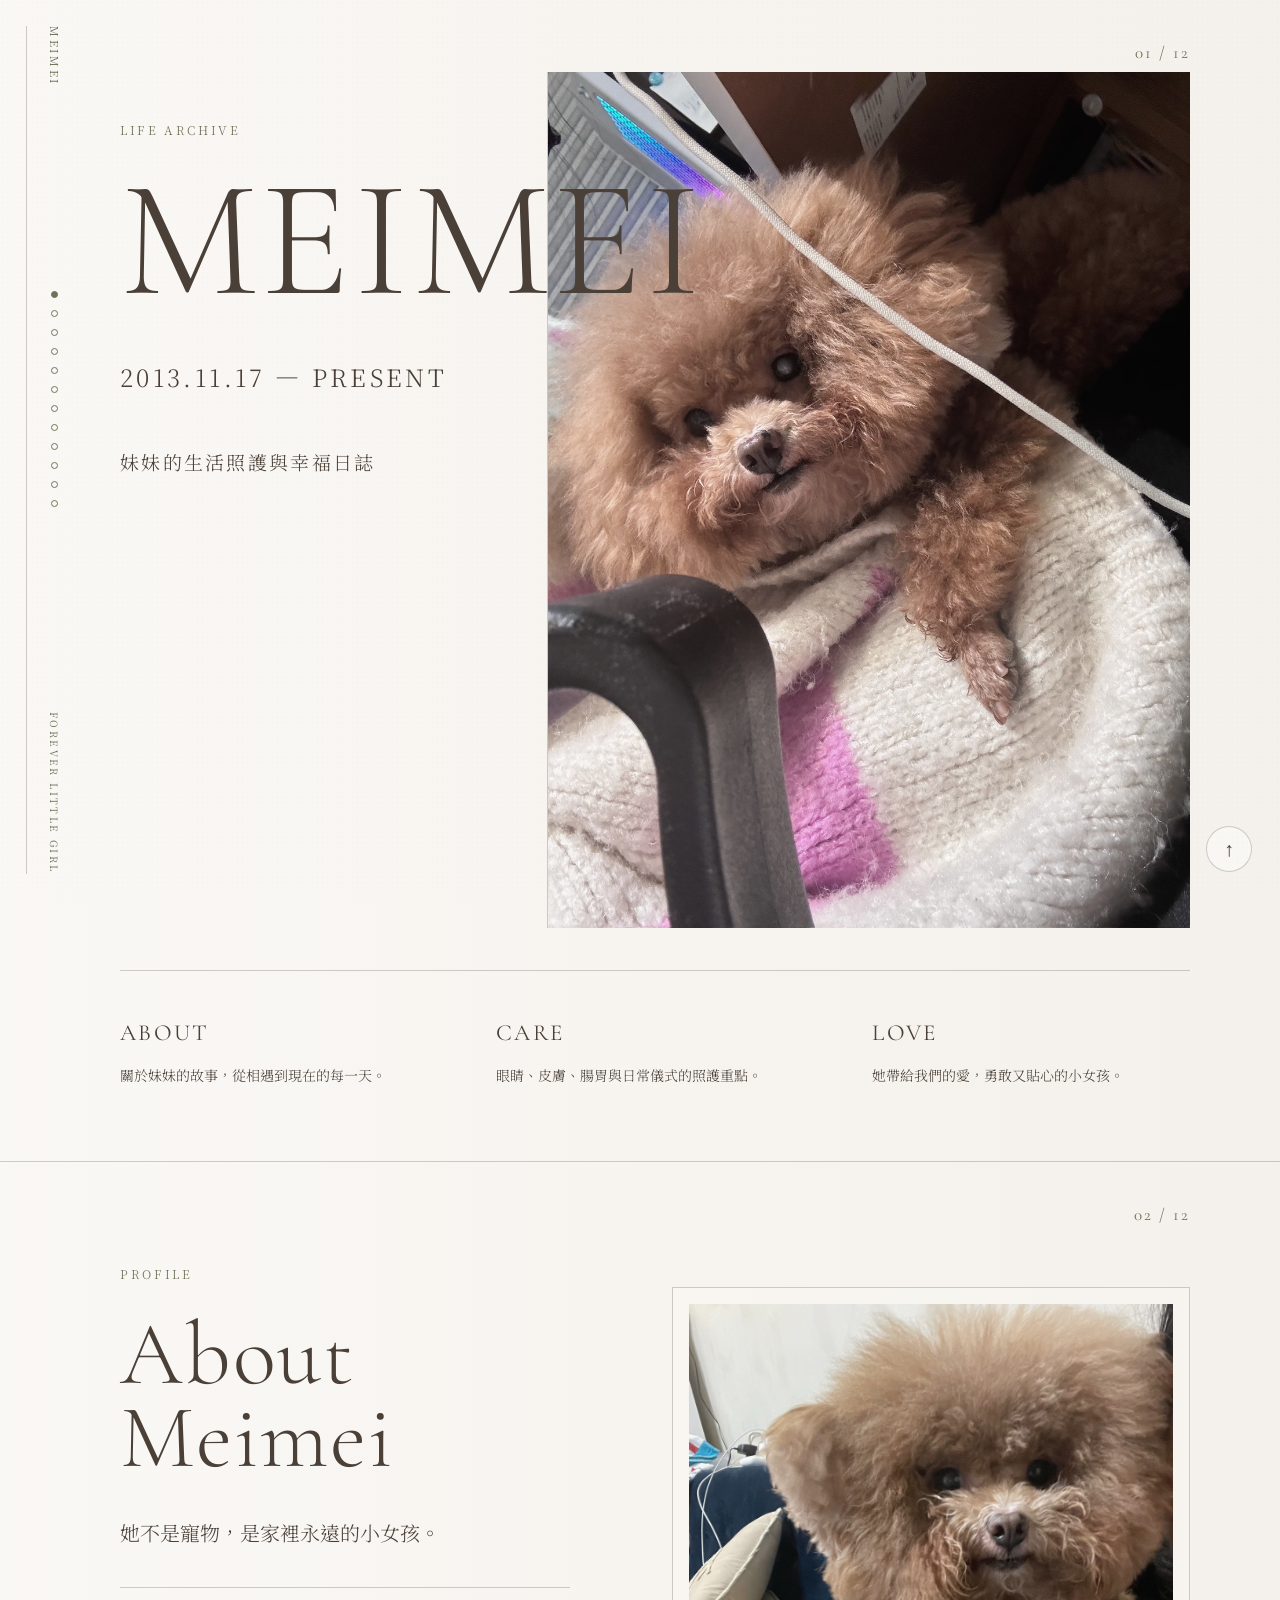
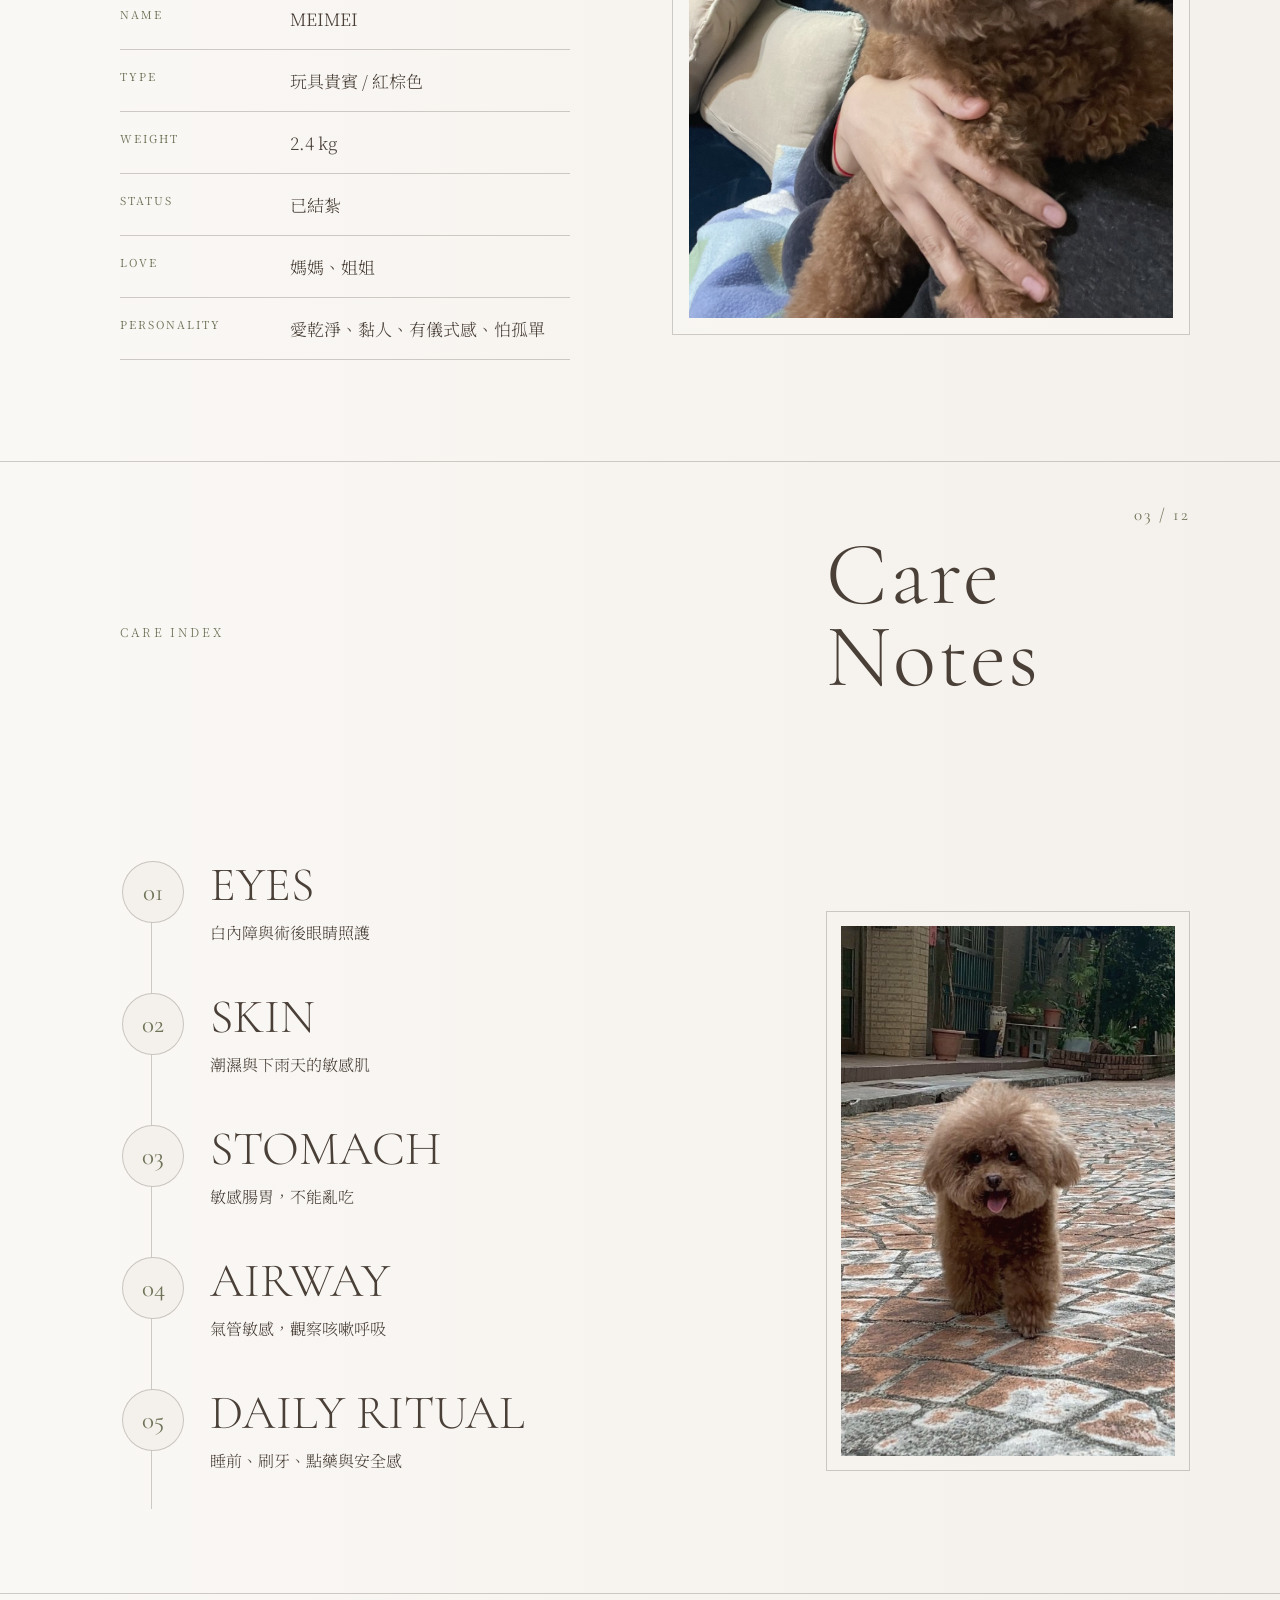
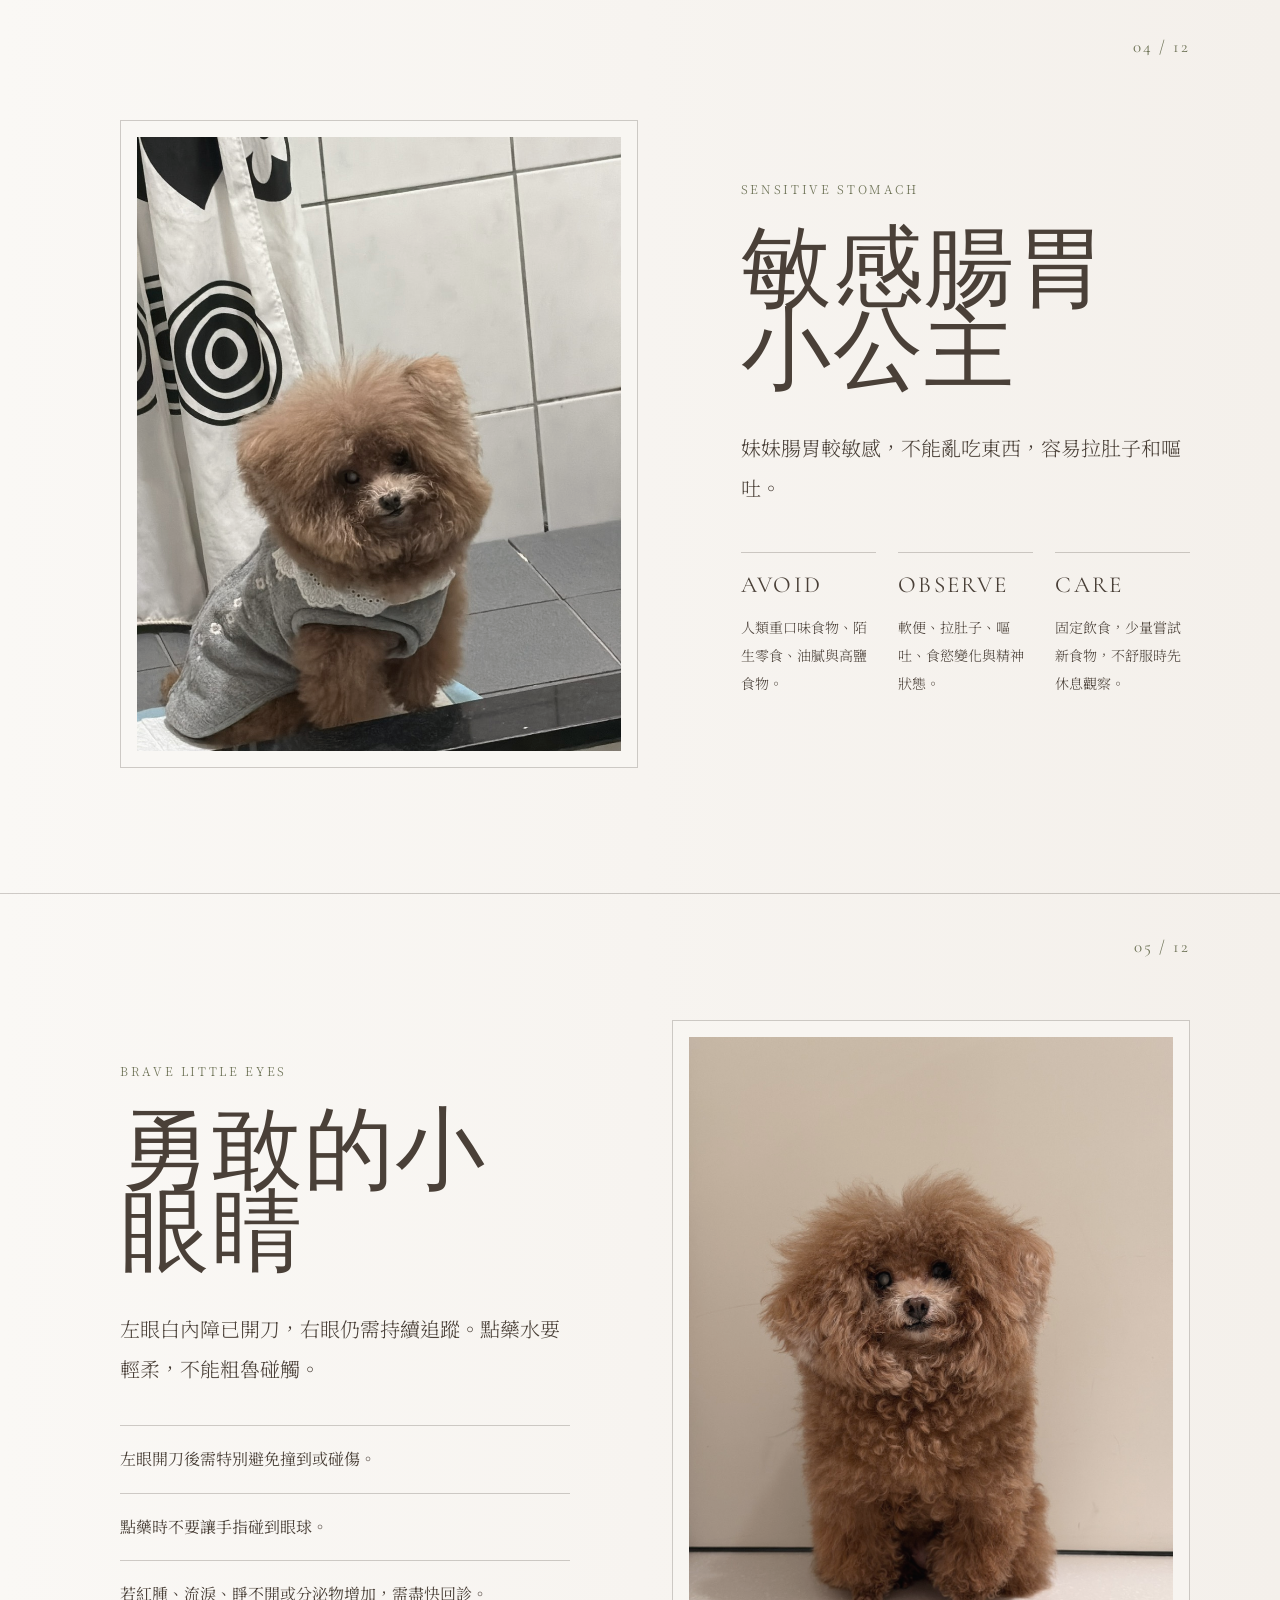
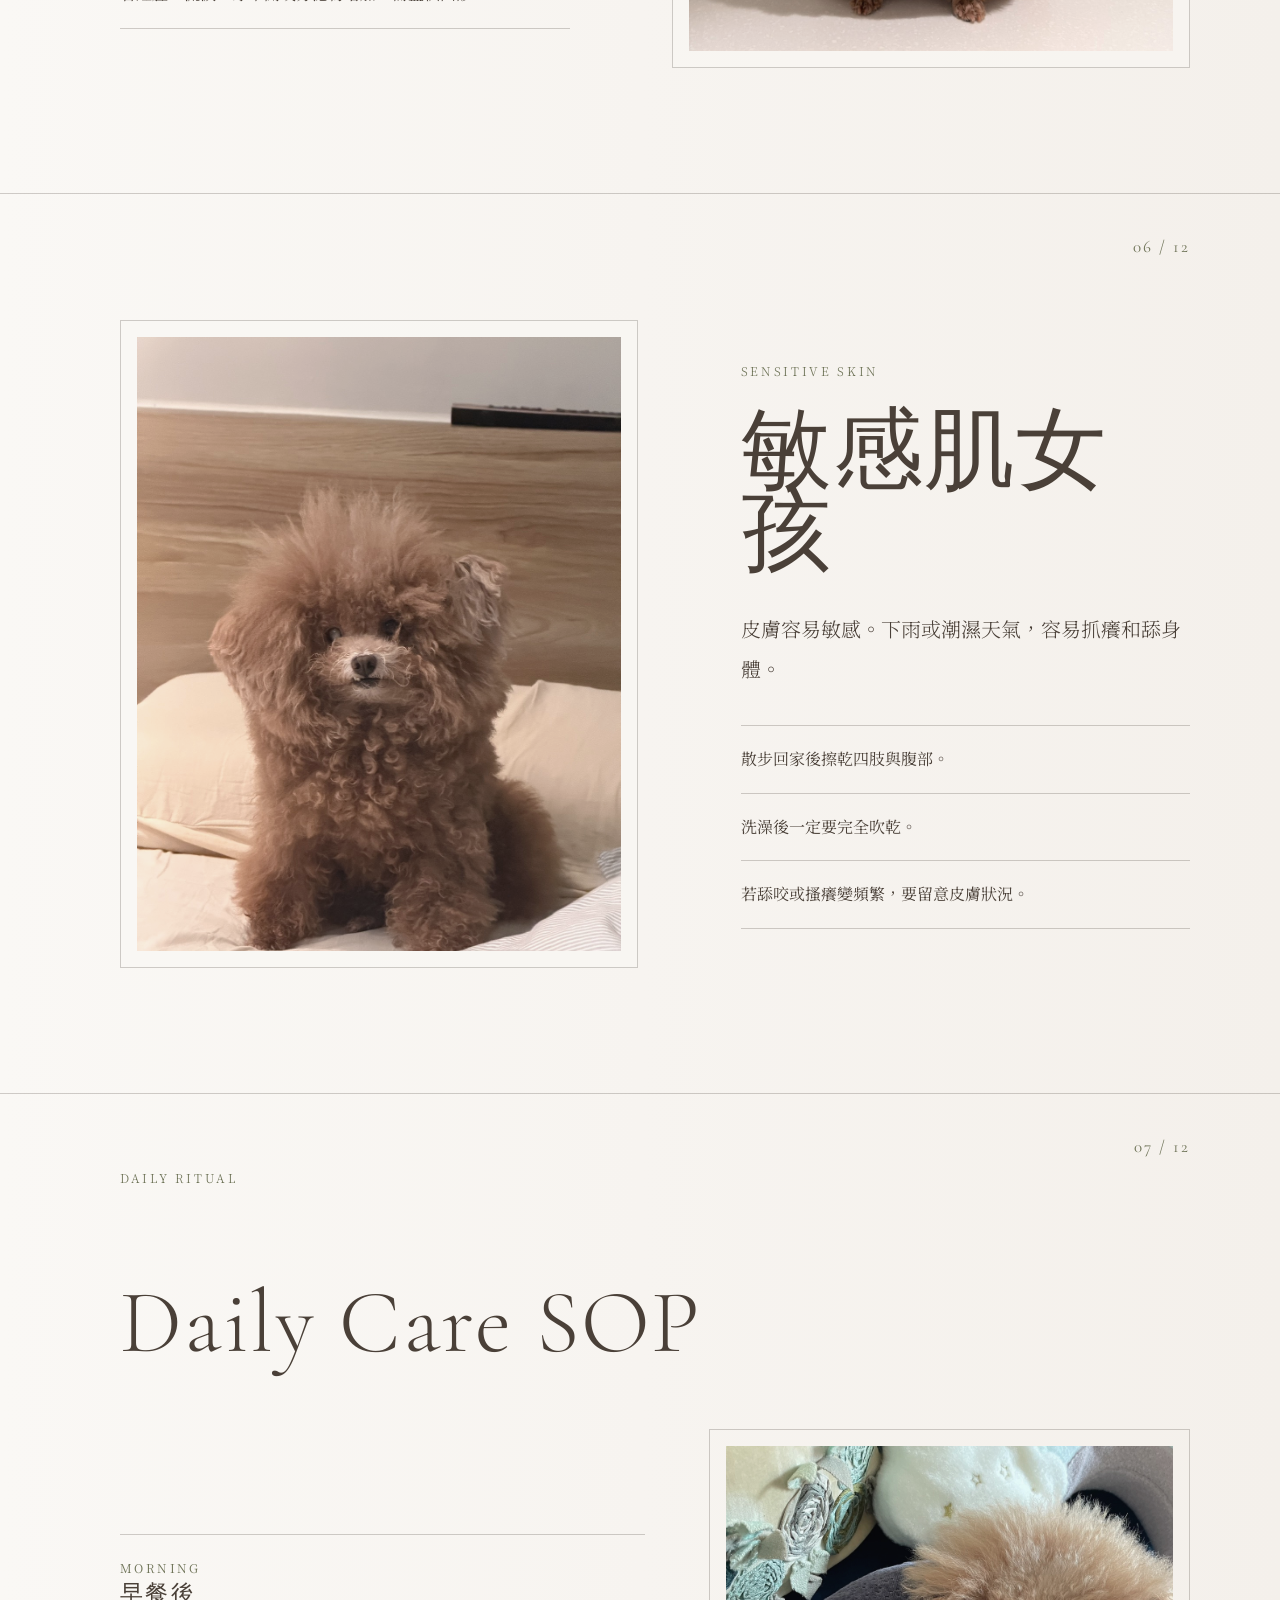
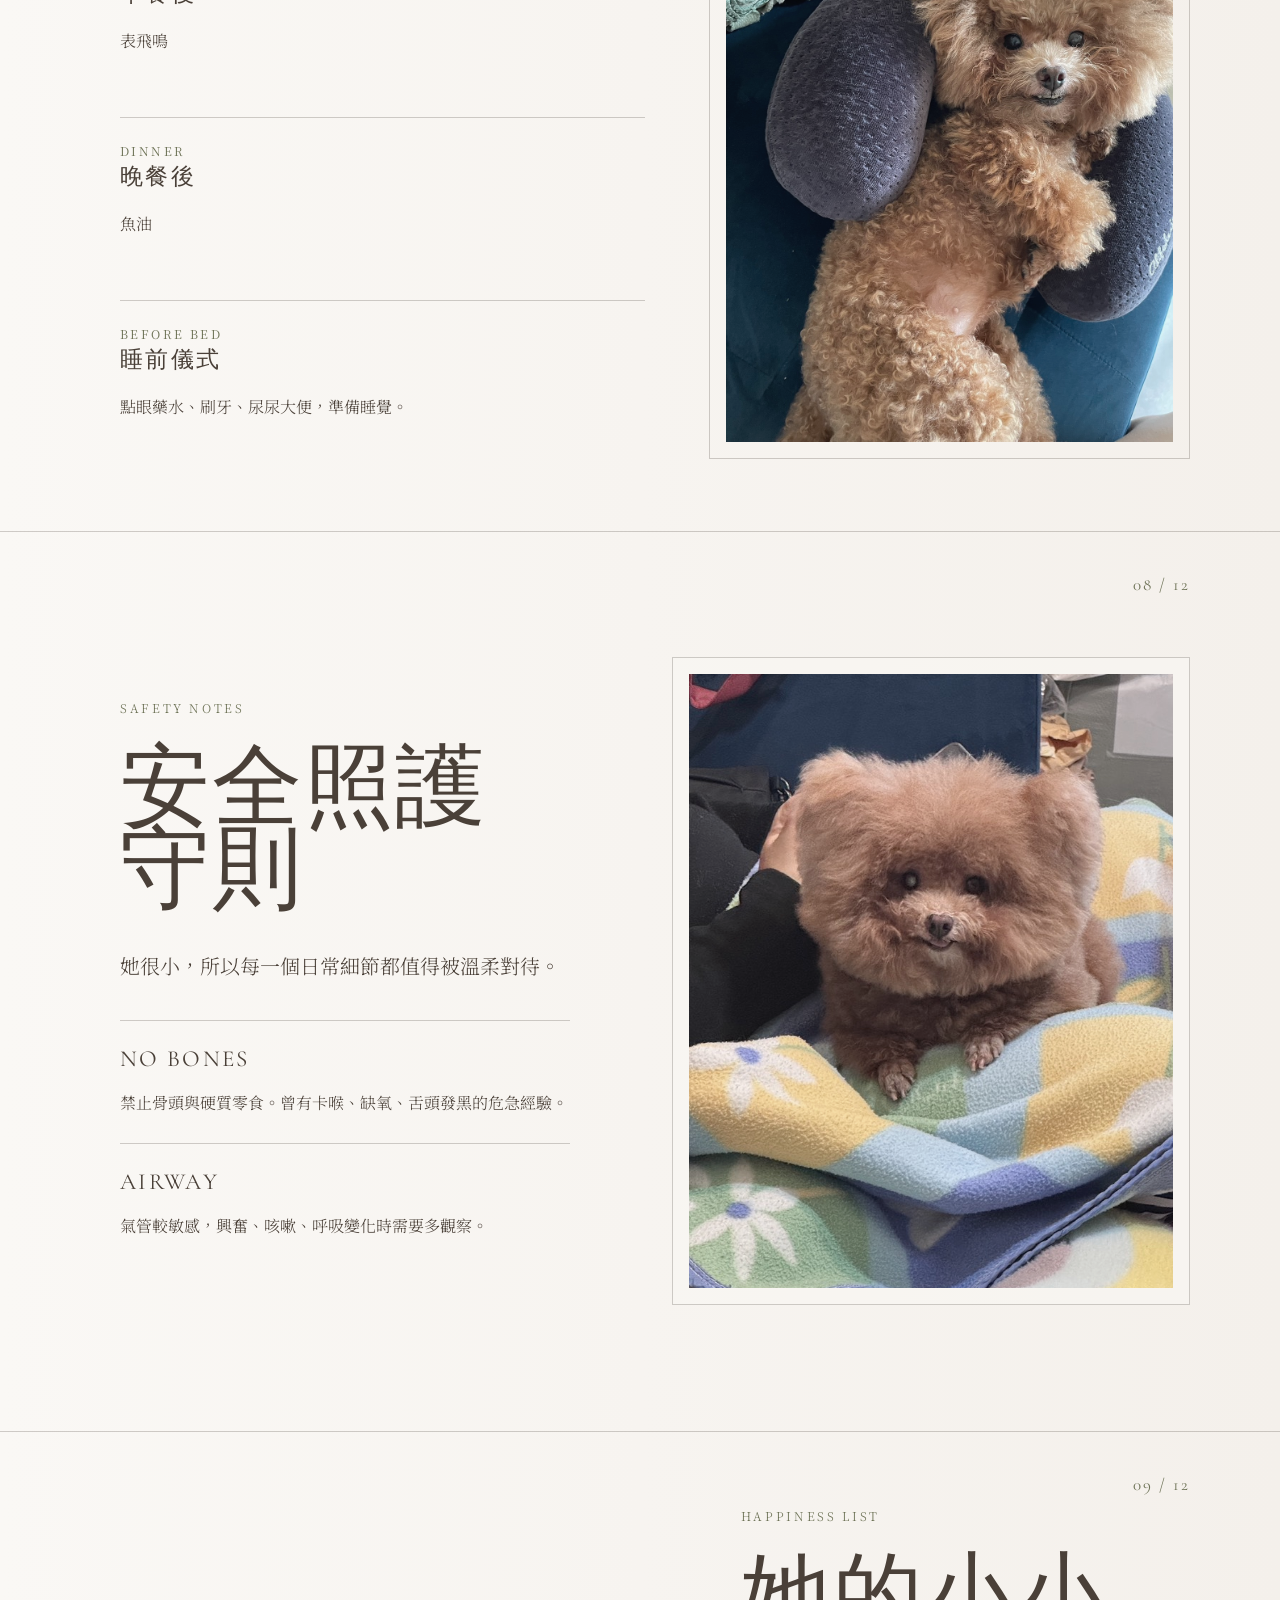
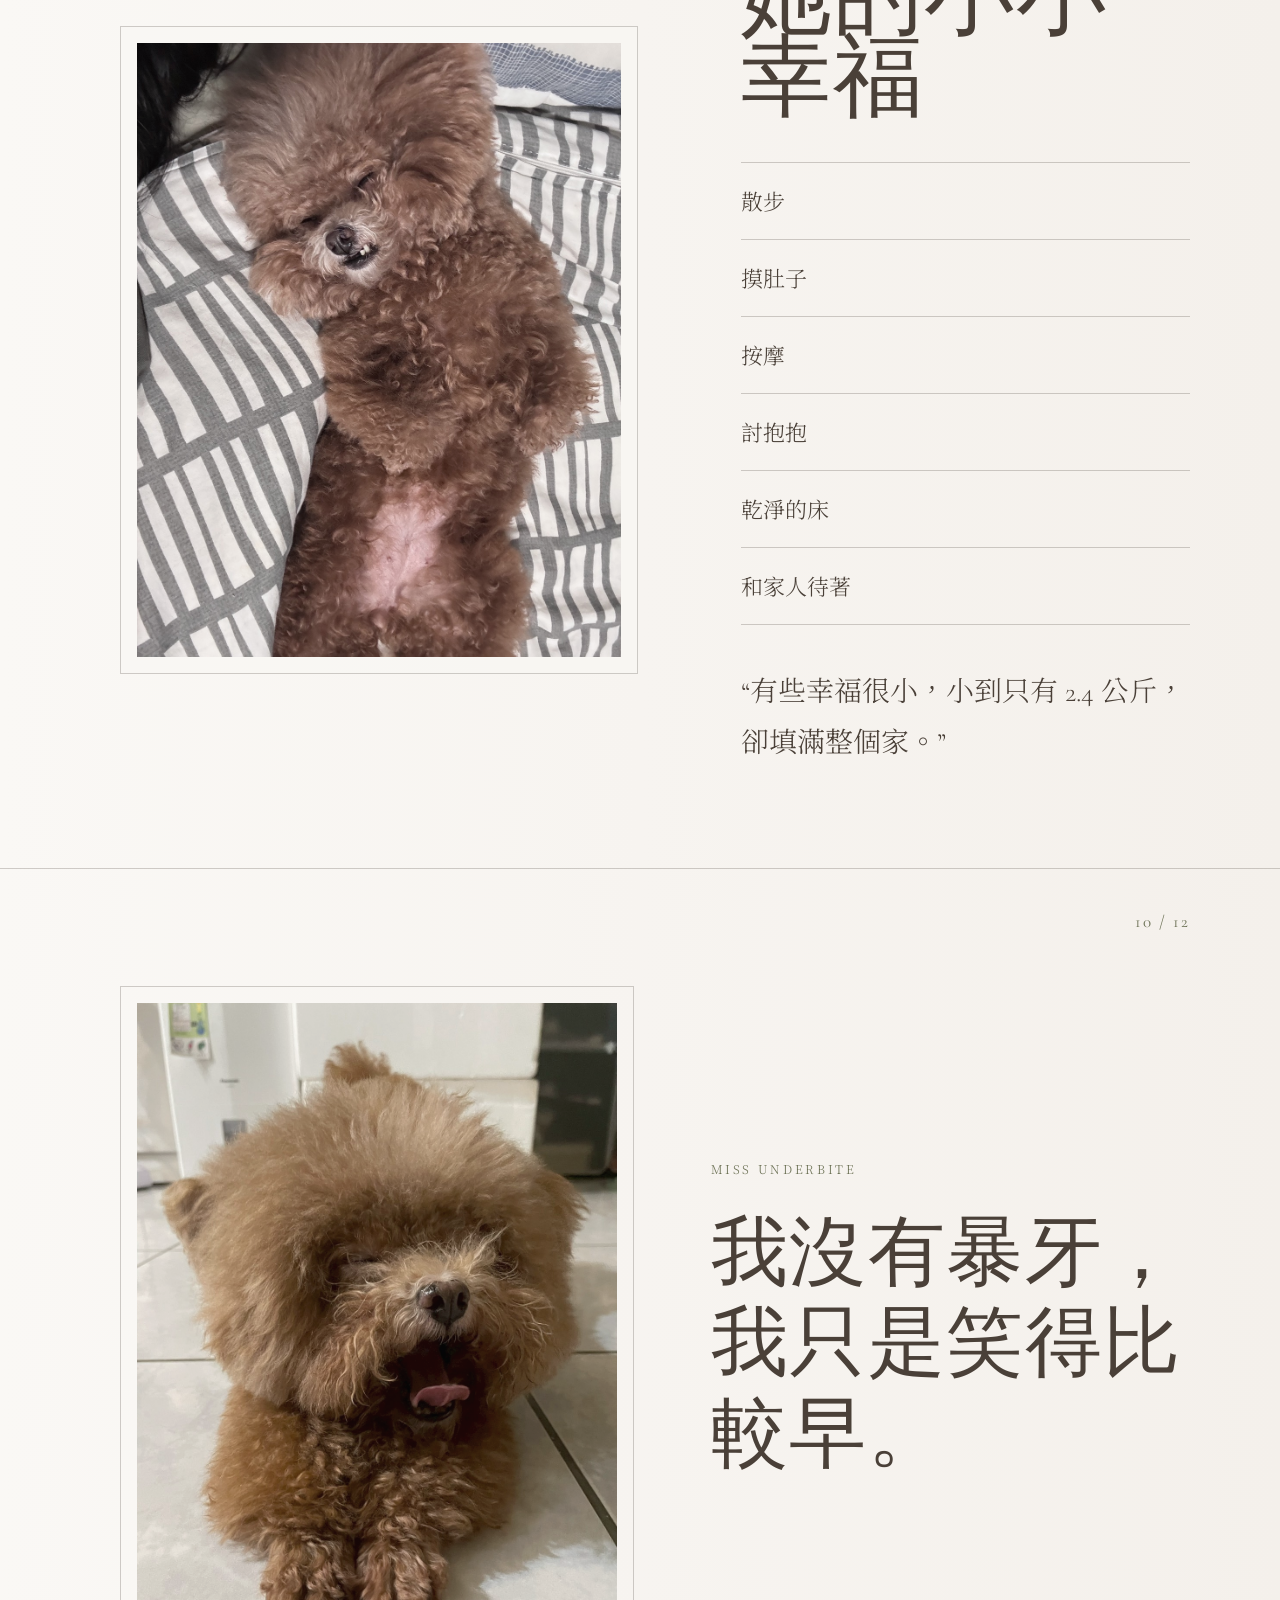
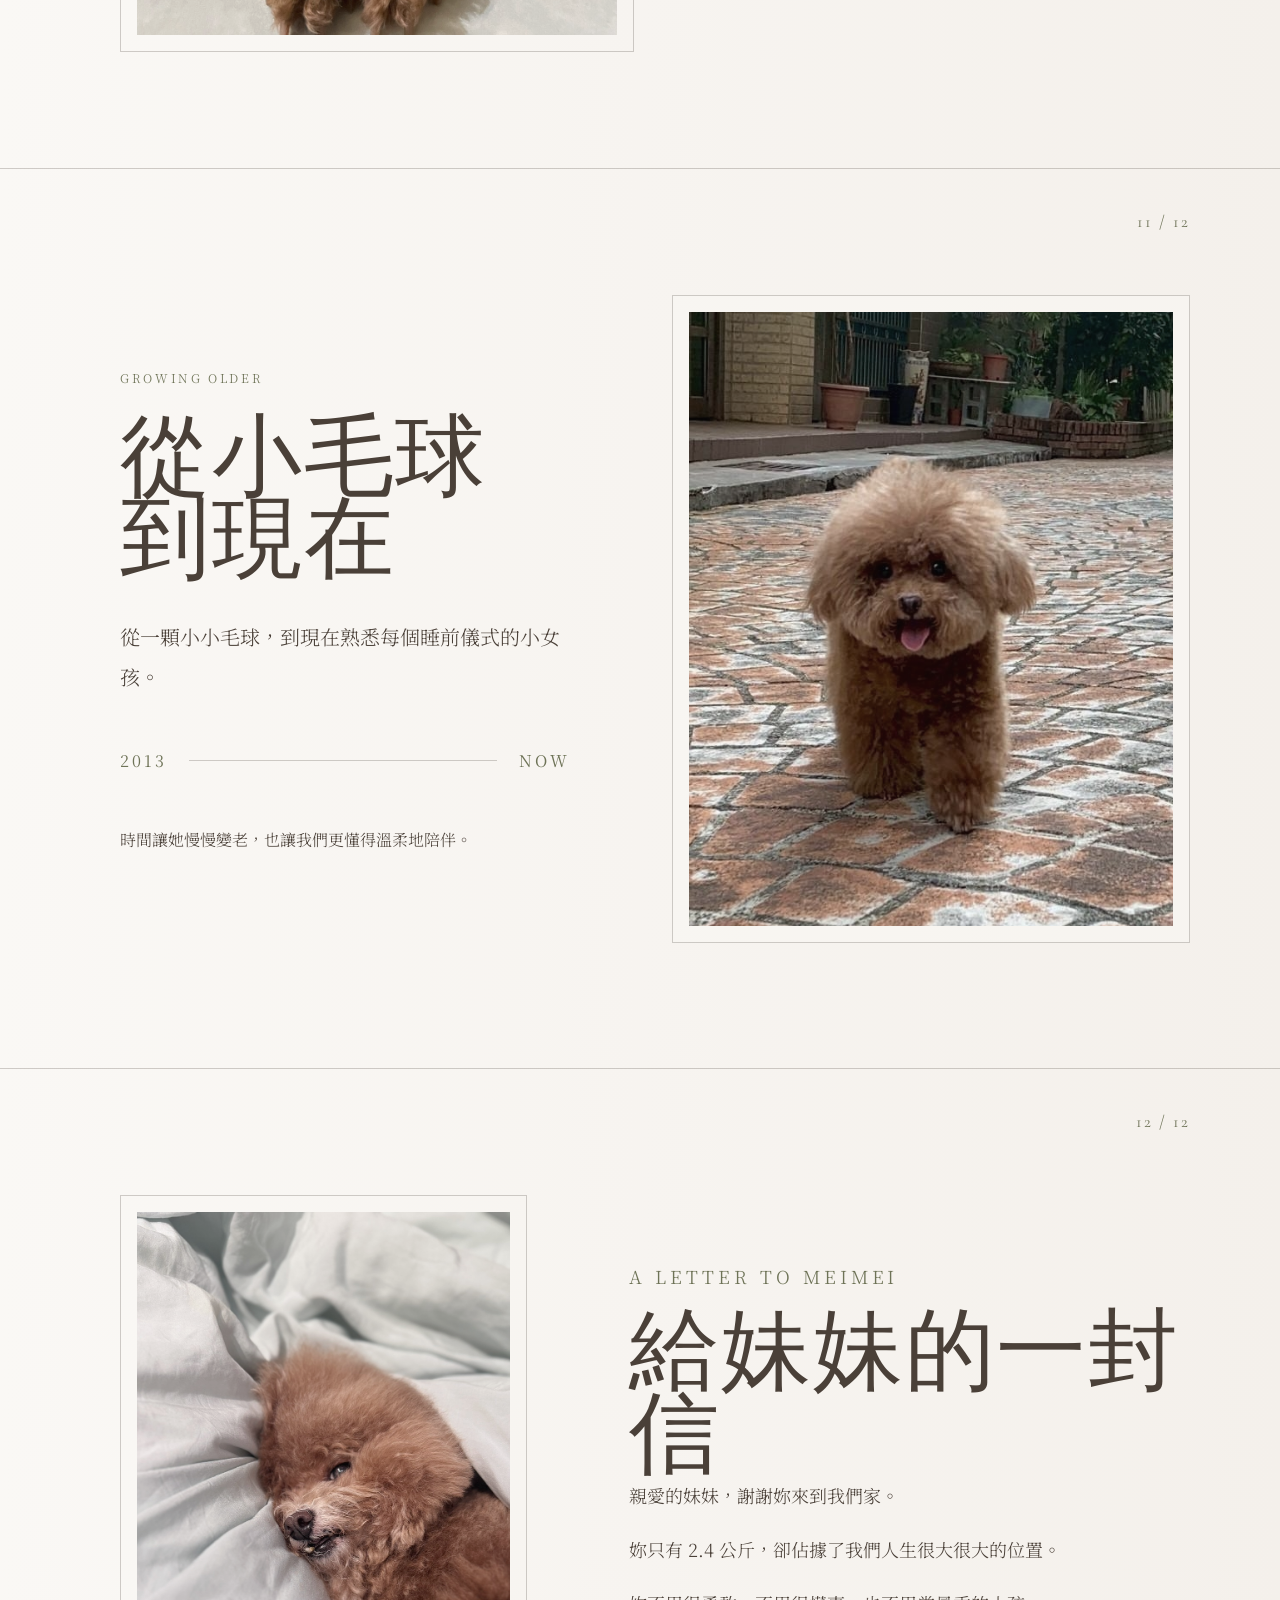
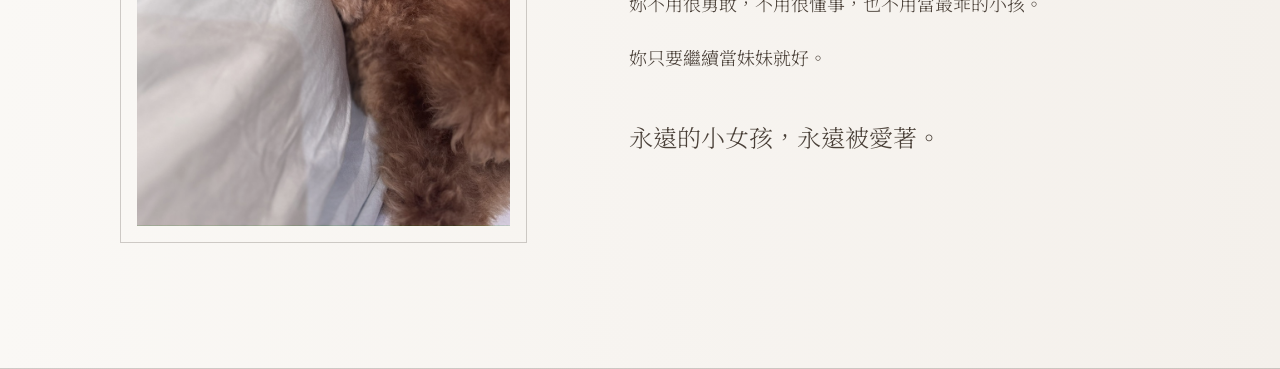
==== commit 054165af: "Replace duplicate happiness photo" ====
--- a/index.html
+++ b/index.html
@@ -18,7 +18,7 @@
     <section class="page split reverse" id="skin"><div class="page-count">06 / 12</div><figure class="photo-frame"><img src="S__35315771_0.jpg" alt="MEIMEI" /></figure><div class="copy"><p class="eyebrow">SENSITIVE SKIN</p><h2>敏感肌女孩</h2><p class="lead">皮膚容易敏感。下雨或潮濕天氣，容易抓癢和舔身體。</p><ul class="minimal-list"><li>散步回家後擦乾四肢與腹部。</li><li>洗澡後一定要完全吹乾。</li><li>若舔咬或搔癢變頻繁，要留意皮膚狀況。</li></ul></div></section>
     <section class="page ritual" id="ritual"><div class="page-count">07 / 12</div><p class="eyebrow">DAILY RITUAL</p><h2>Daily Care SOP</h2><div class="ritual-grid"><article><span>Morning</span><h3>早餐後</h3><p>表飛鳴</p></article><article><span>Dinner</span><h3>晚餐後</h3><p>魚油</p></article><article><span>Before Bed</span><h3>睡前儀式</h3><p>點眼藥水、刷牙、尿尿大便，準備睡覺。</p></article></div><figure class="wide-photo"><img src="S__35315785_0.jpg" alt="MEIMEI" /></figure></section>
     <section class="page split" id="safety"><div class="page-count">08 / 12</div><div class="copy"><p class="eyebrow">SAFETY NOTES</p><h2>安全照護守則</h2><p class="lead">她很小，所以每一個日常細節都值得被溫柔對待。</p><div class="warning-block"><h3>NO BONES</h3><p>禁止骨頭與硬質零食。曾有卡喉、缺氧、舌頭發黑的危急經驗。</p></div><div class="warning-block"><h3>AIRWAY</h3><p>氣管較敏感，興奮、咳嗽、呼吸變化時需要多觀察。</p></div></div><figure class="photo-frame"><img src="S__35315777_0.jpg" alt="MEIMEI" /></figure></section>
-    <section class="page split reverse" id="happiness"><div class="page-count">09 / 12</div><figure class="photo-frame"><img src="LINE_ALBUM_2026529_260529_6.jpg" alt="MEIMEI" /></figure><div class="copy"><p class="eyebrow">HAPPINESS LIST</p><h2>她的小小幸福</h2><div class="list-lines"><p>散步</p><p>摸肚子</p><p>按摩</p><p>討抱抱</p><p>乾淨的床</p><p>和家人待著</p></div><p class="quote">“有些幸福很小，小到只有 2.4 公斤，卻填滿整個家。”</p></div></section>
+    <section class="page split reverse" id="happiness"><div class="page-count">09 / 12</div><figure class="photo-frame"><img src="S__35315774_0.jpg" alt="MEIMEI" /></figure><div class="copy"><p class="eyebrow">HAPPINESS LIST</p><h2>她的小小幸福</h2><div class="list-lines"><p>散步</p><p>摸肚子</p><p>按摩</p><p>討抱抱</p><p>乾淨的床</p><p>和家人待著</p></div><p class="quote">“有些幸福很小，小到只有 2.4 公斤，卻填滿整個家。”</p></div></section>
     <section class="page statement" id="underbite"><div class="page-count">10 / 12</div><figure class="statement-photo"><img src="LINE_ALBUM_2026529_260529_6.jpg" alt="MEIMEI" /></figure><div class="statement-copy"><p class="eyebrow">MISS UNDERBITE</p><h2>我沒有暴牙，<br>我只是笑得比較早。</h2></div></section>
     <section class="page split" id="growing"><div class="page-count">11 / 12</div><div class="copy"><p class="eyebrow">GROWING OLDER</p><h2>從小毛球到現在</h2><p class="lead">從一顆小小毛球，到現在熟悉每個睡前儀式的小女孩。</p><div class="year-line"><span>2013</span><i></i><span>NOW</span></div><p>時間讓她慢慢變老，也讓我們更懂得溫柔地陪伴。</p></div><figure class="photo-frame"><img src="LINE_ALBUM_2026529_260529_33.jpeg" alt="MEIMEI" /></figure></section>
     <section class="page letter" id="letter"><div class="page-count">12 / 12</div><figure class="letter-photo"><img src="S__35315776_0.jpg" alt="MEIMEI" /></figure><div class="letter-copy"><p class="eyebrow">A LETTER TO MEIMEI</p><h2>給妹妹的一封信</h2><p>親愛的妹妹，謝謝妳來到我們家。</p><p>妳只有 2.4 公斤，卻佔據了我們人生很大很大的位置。</p><p>妳不用很勇敢，不用很懂事，也不用當最乖的小孩。</p><p>妳只要繼續當妹妹就好。</p><p class="ending">永遠的小女孩，永遠被愛著。</p></div></section>
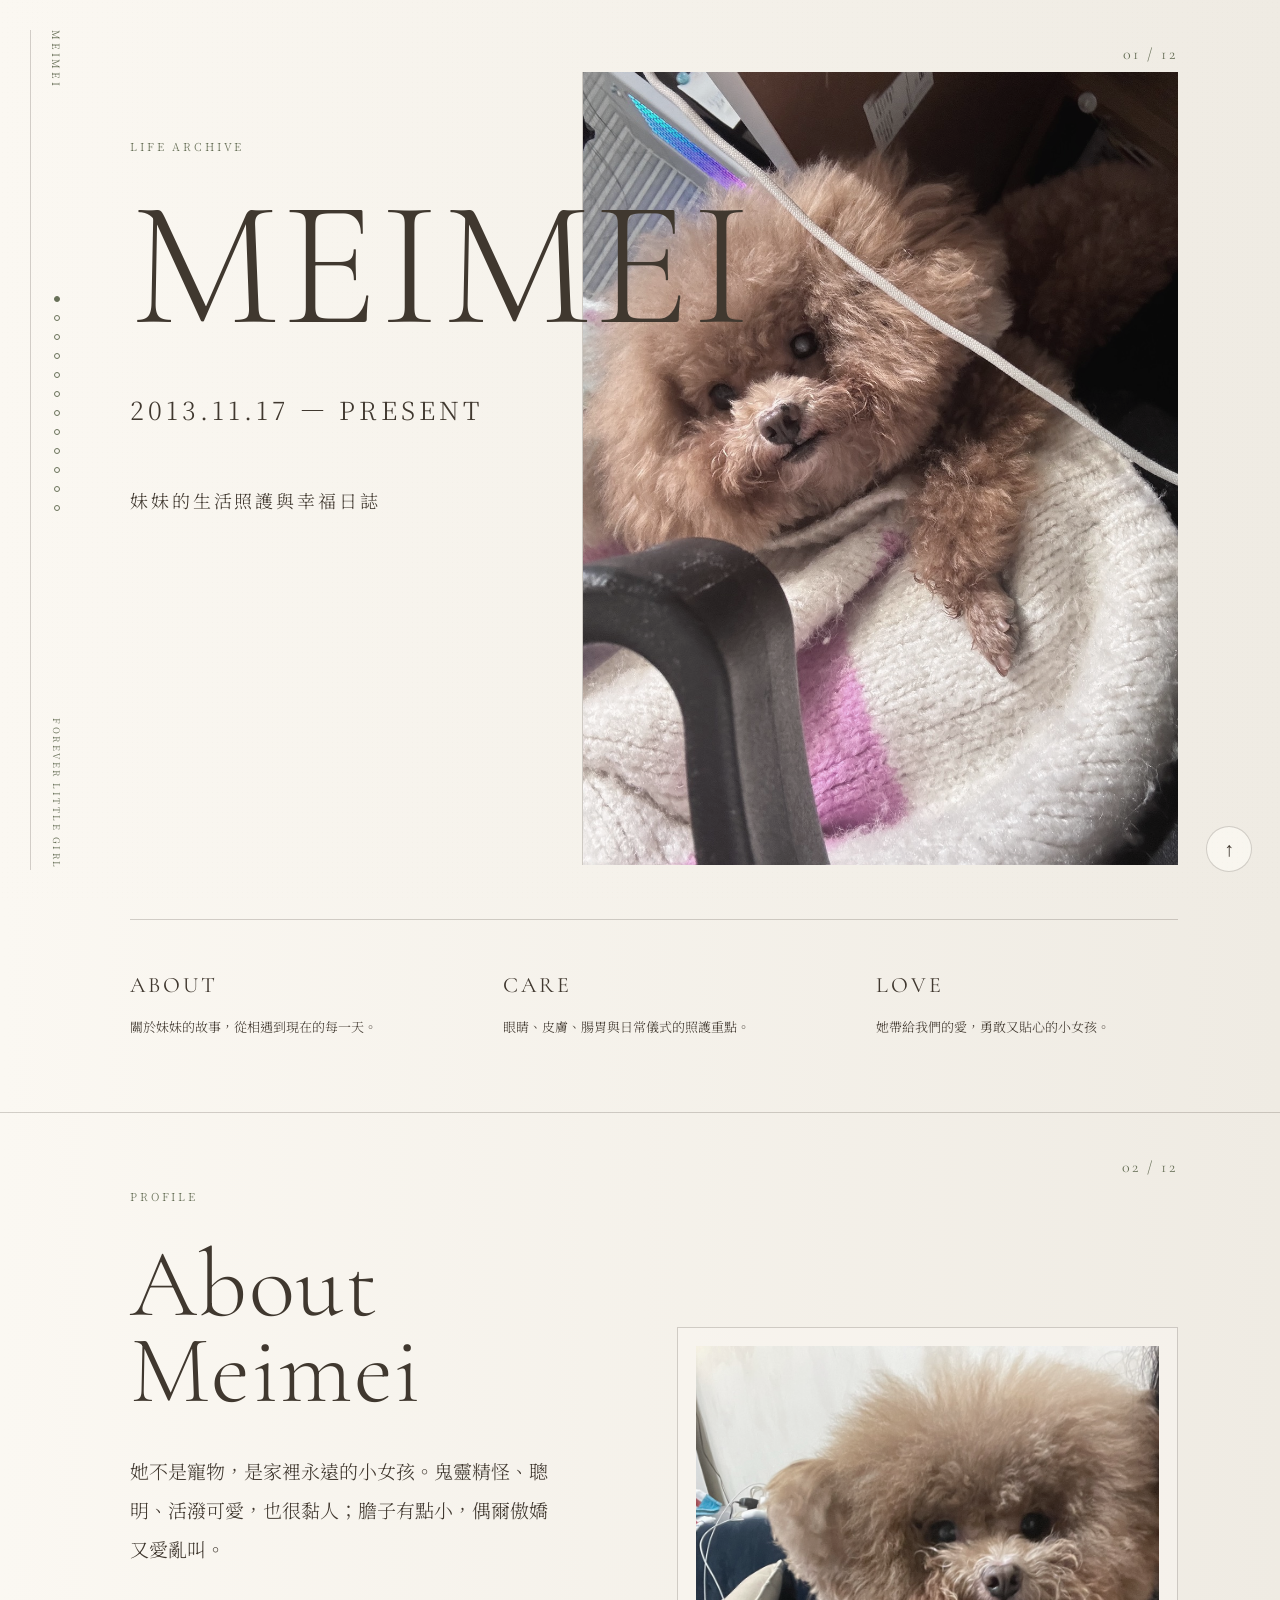
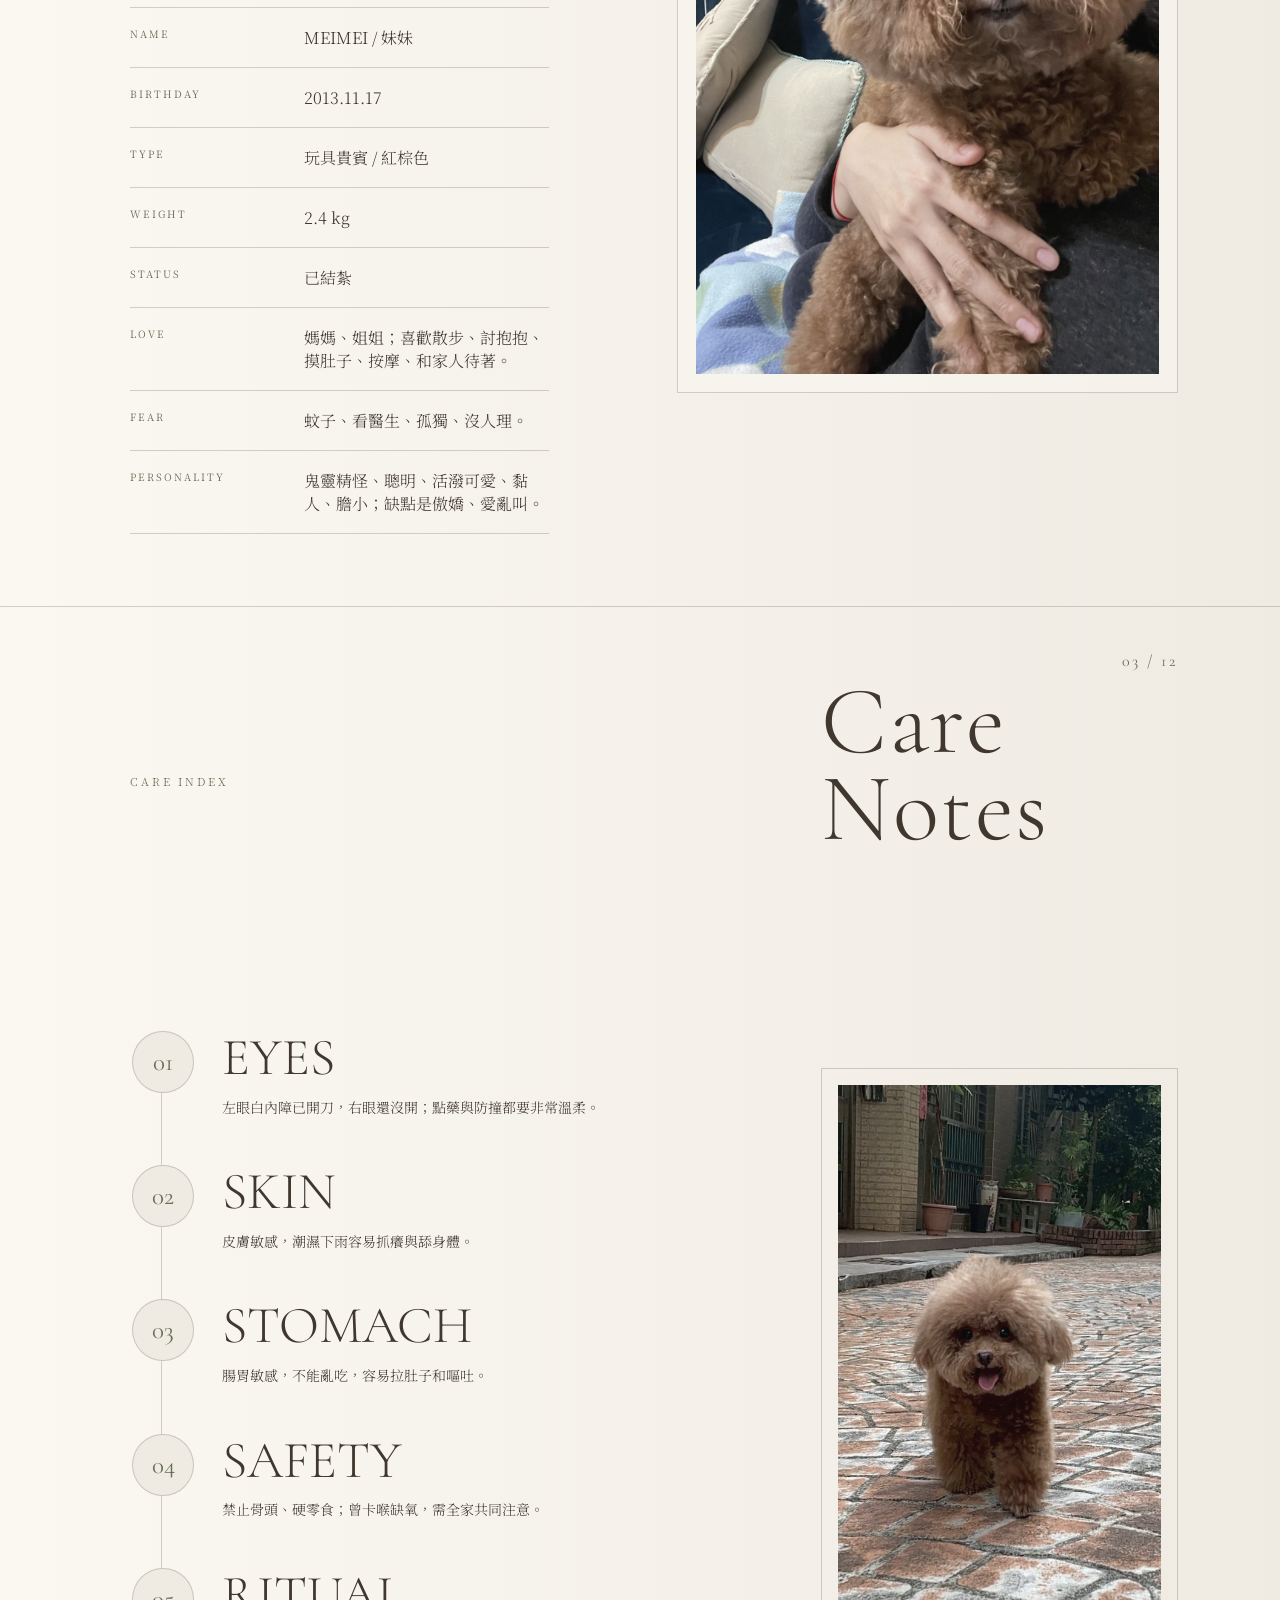
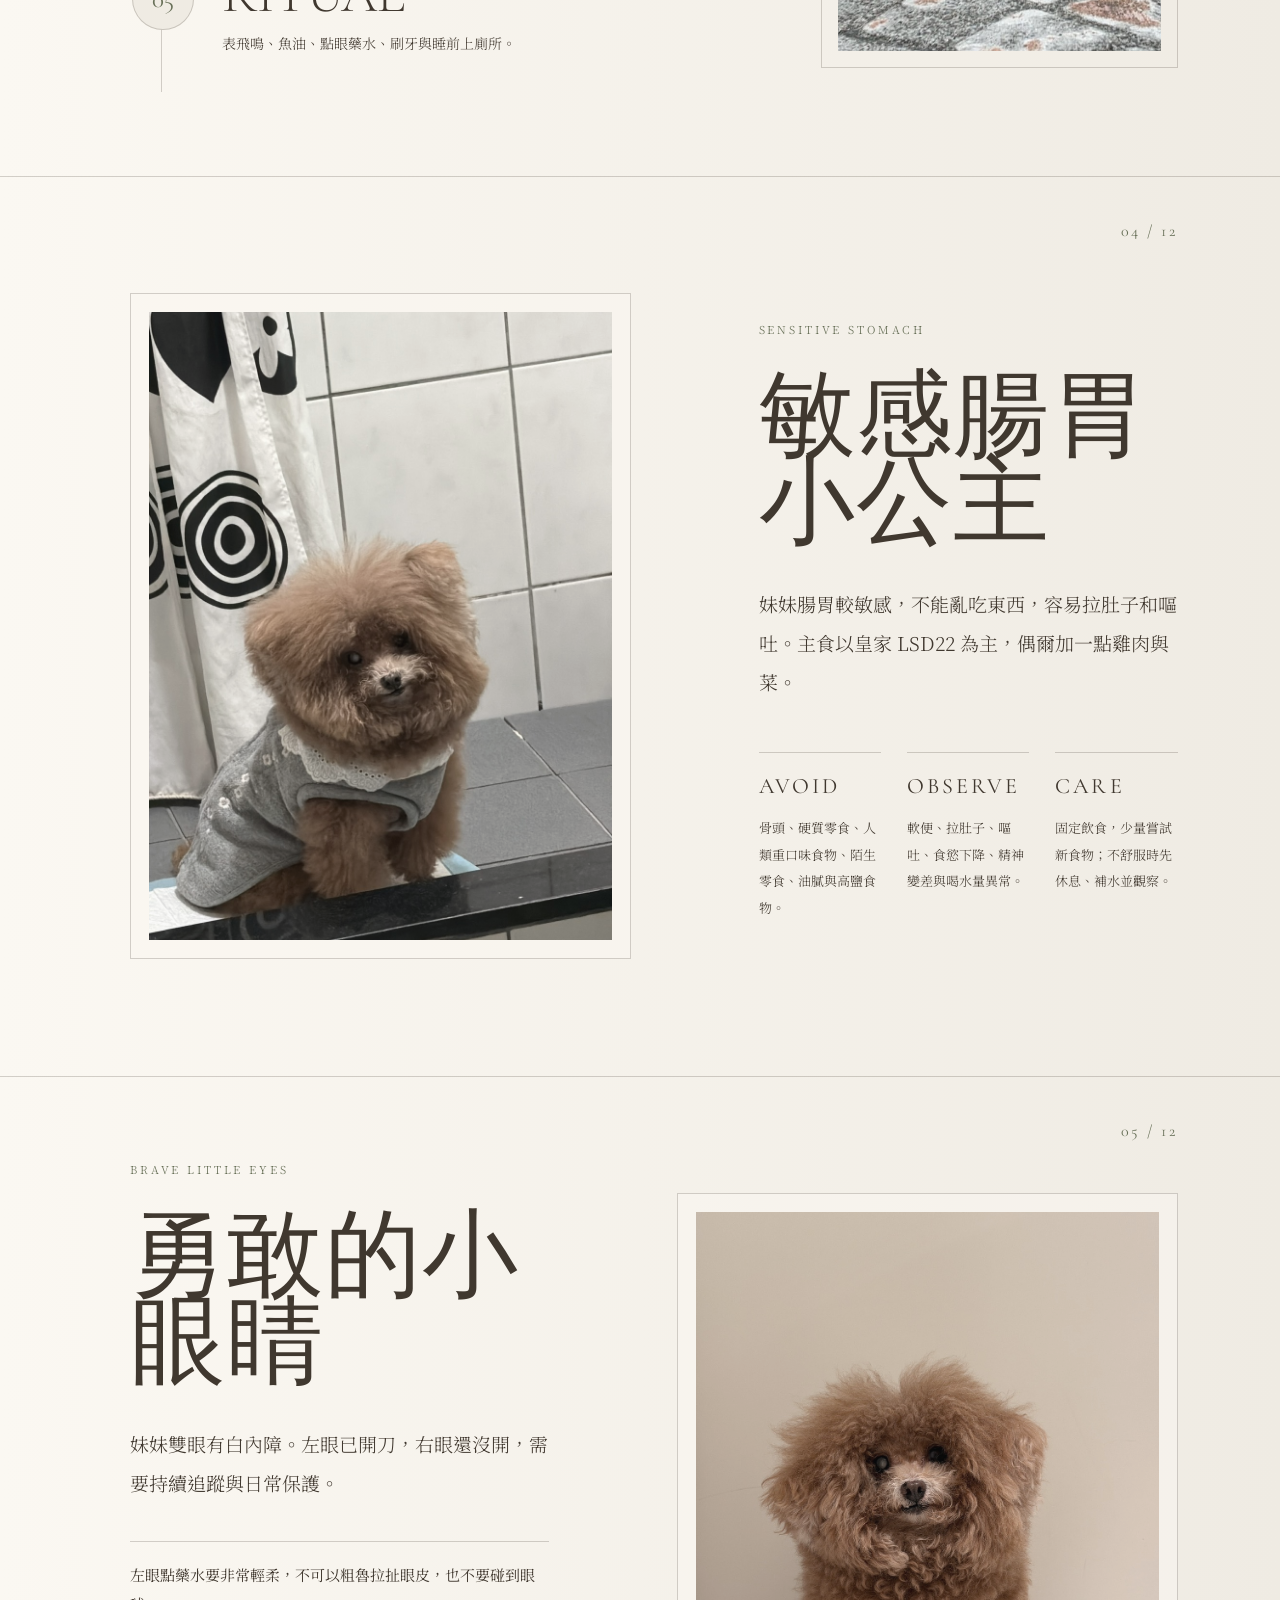
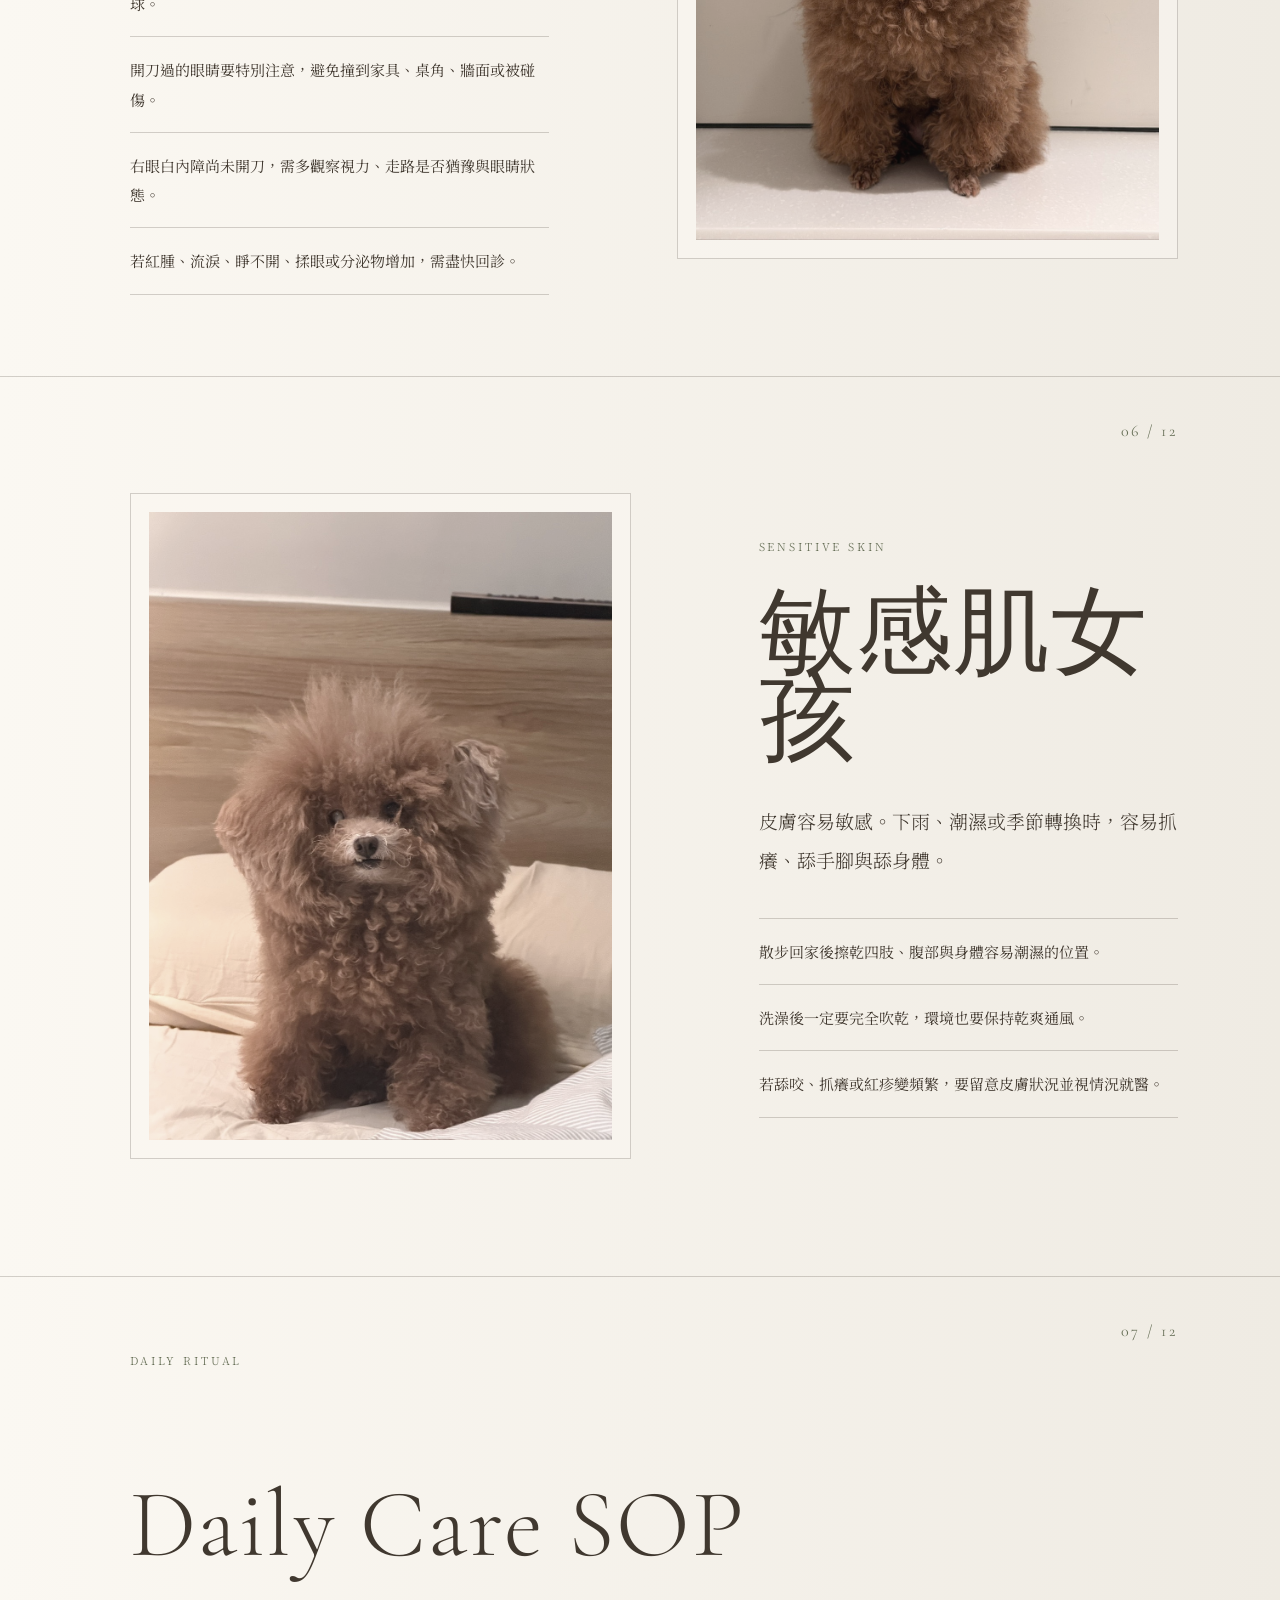
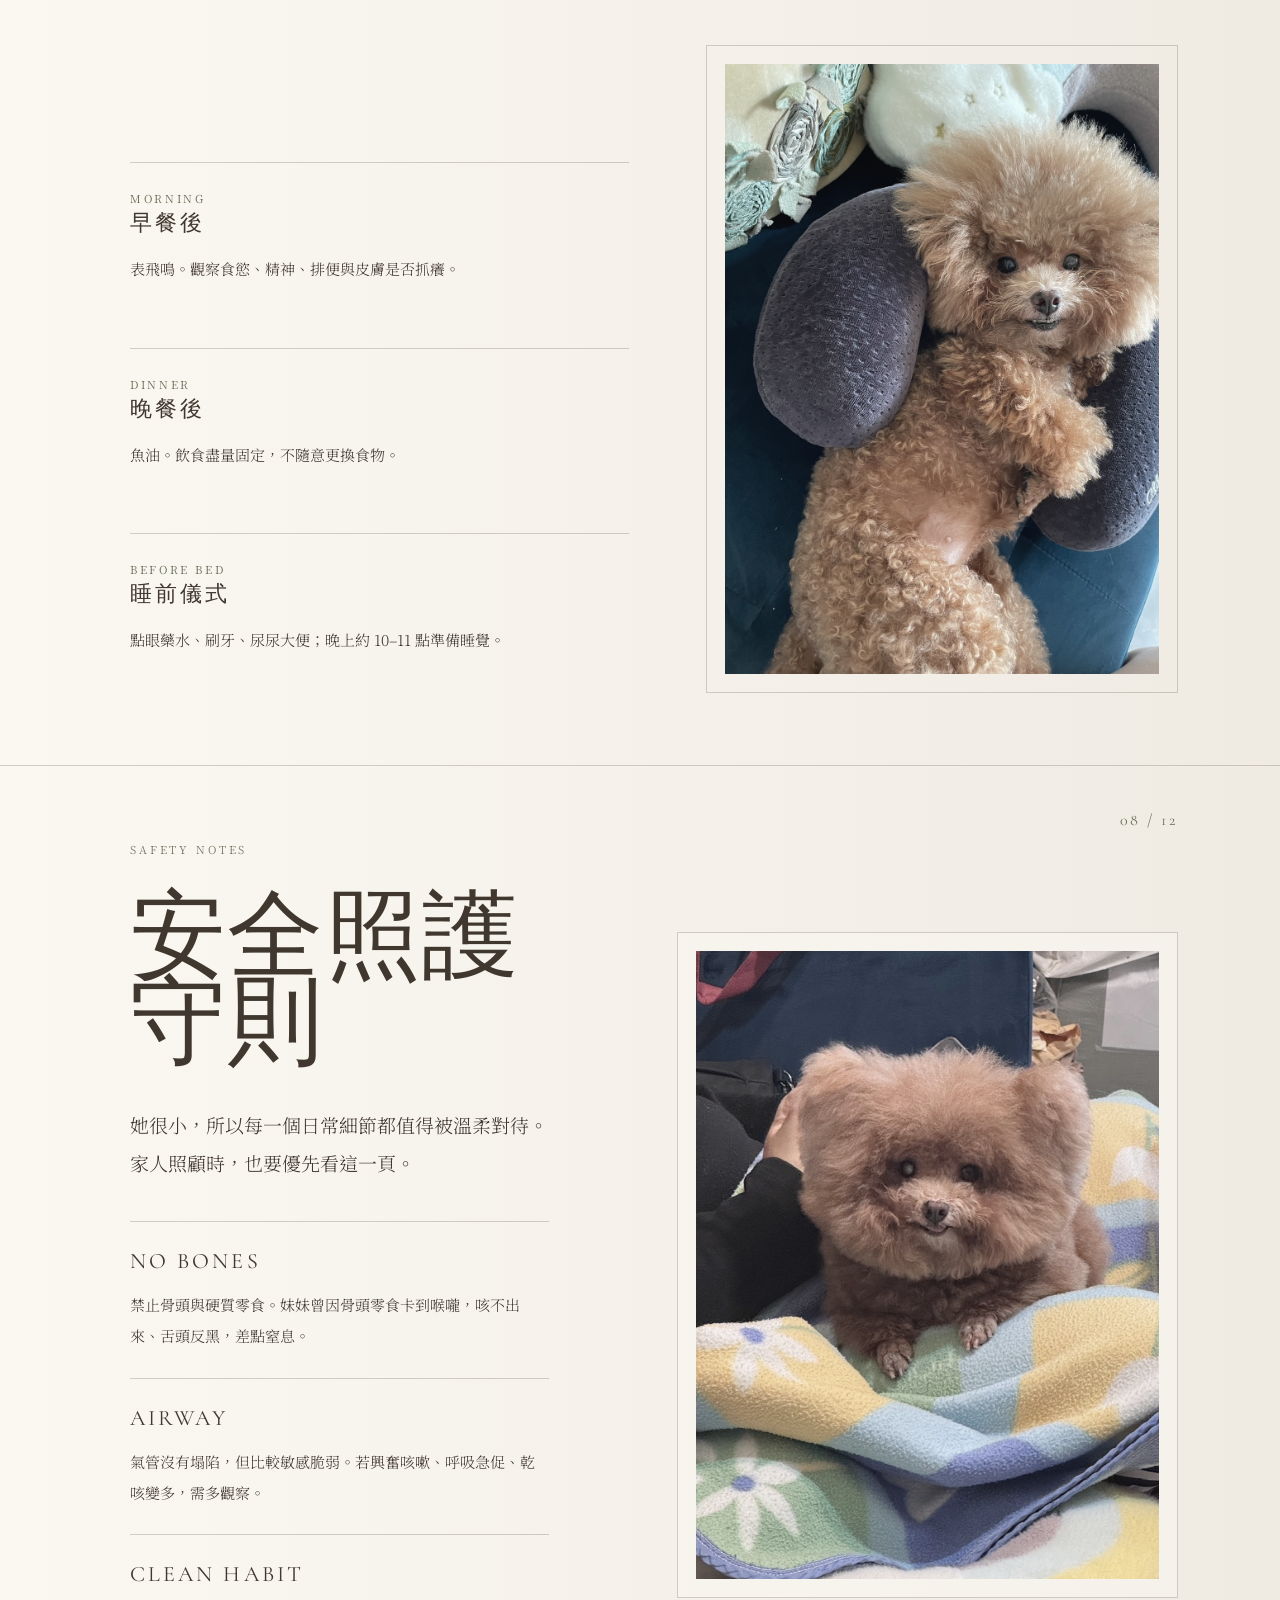
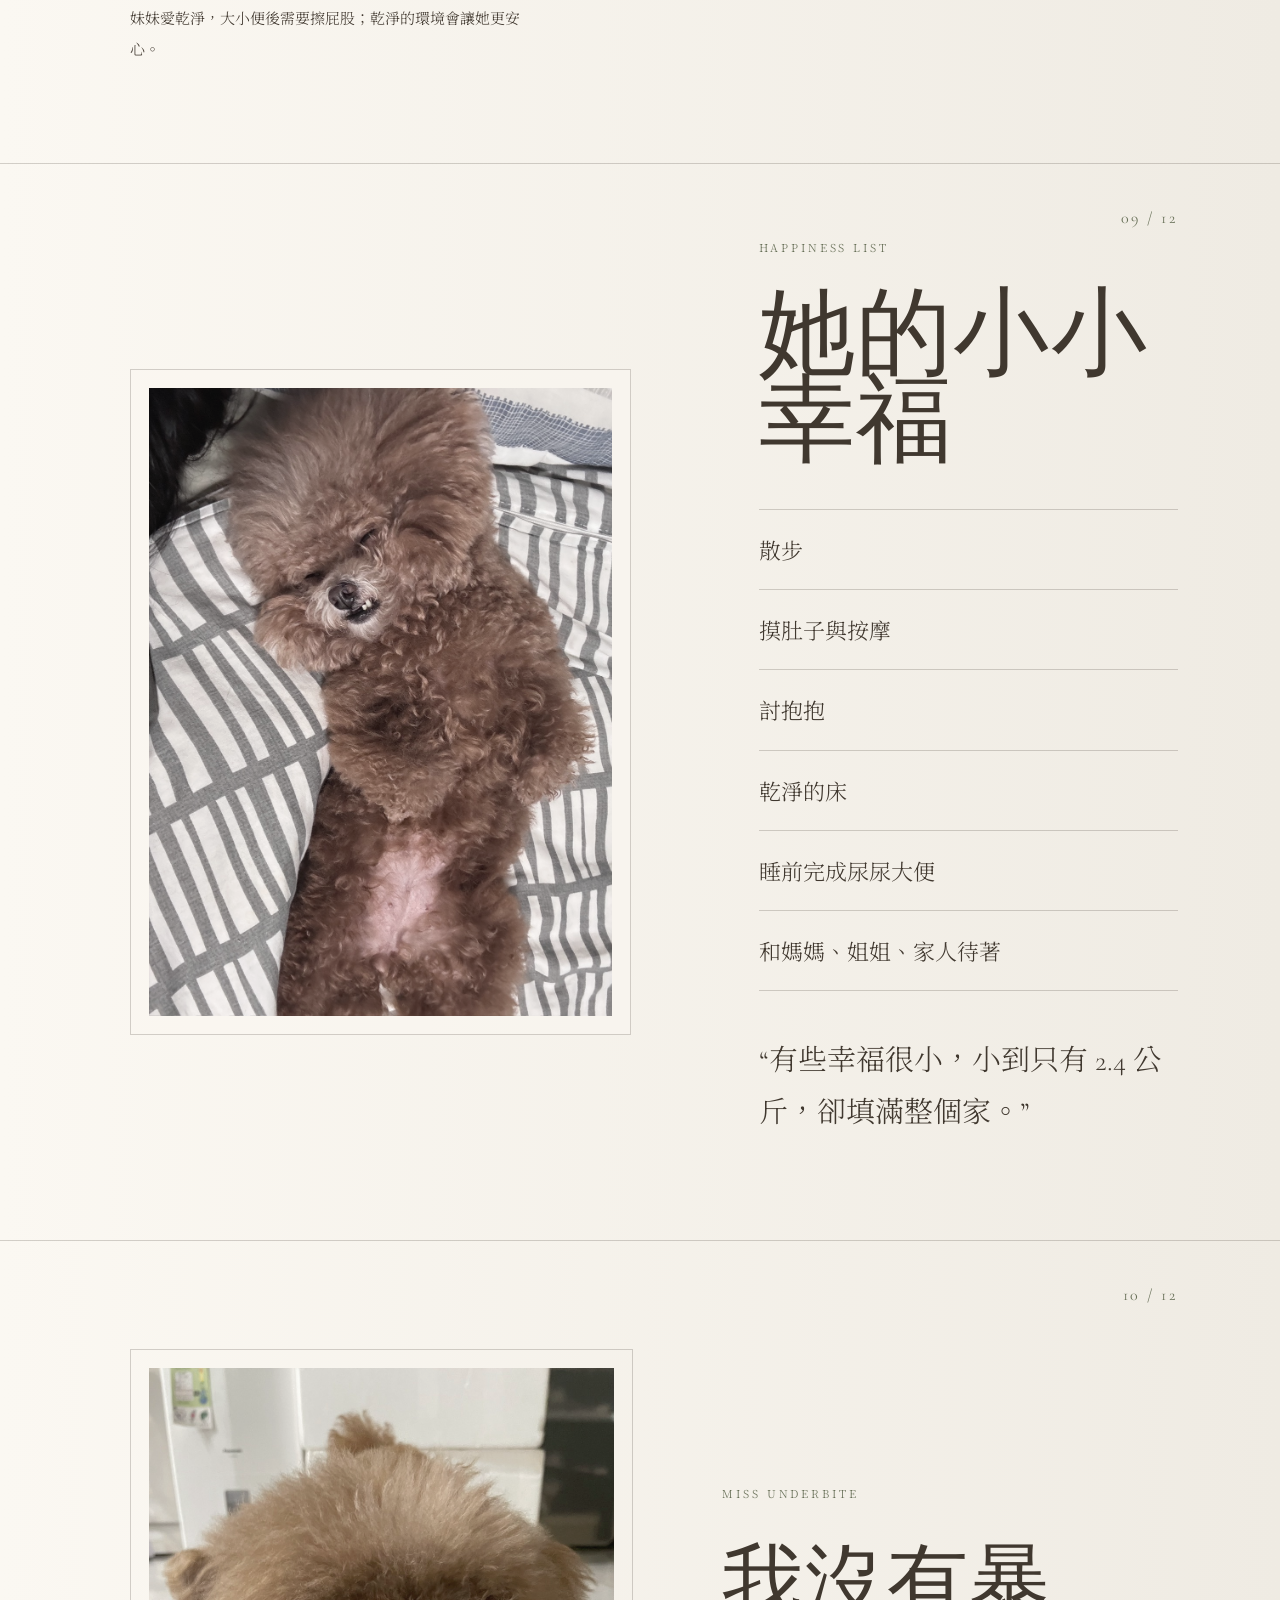
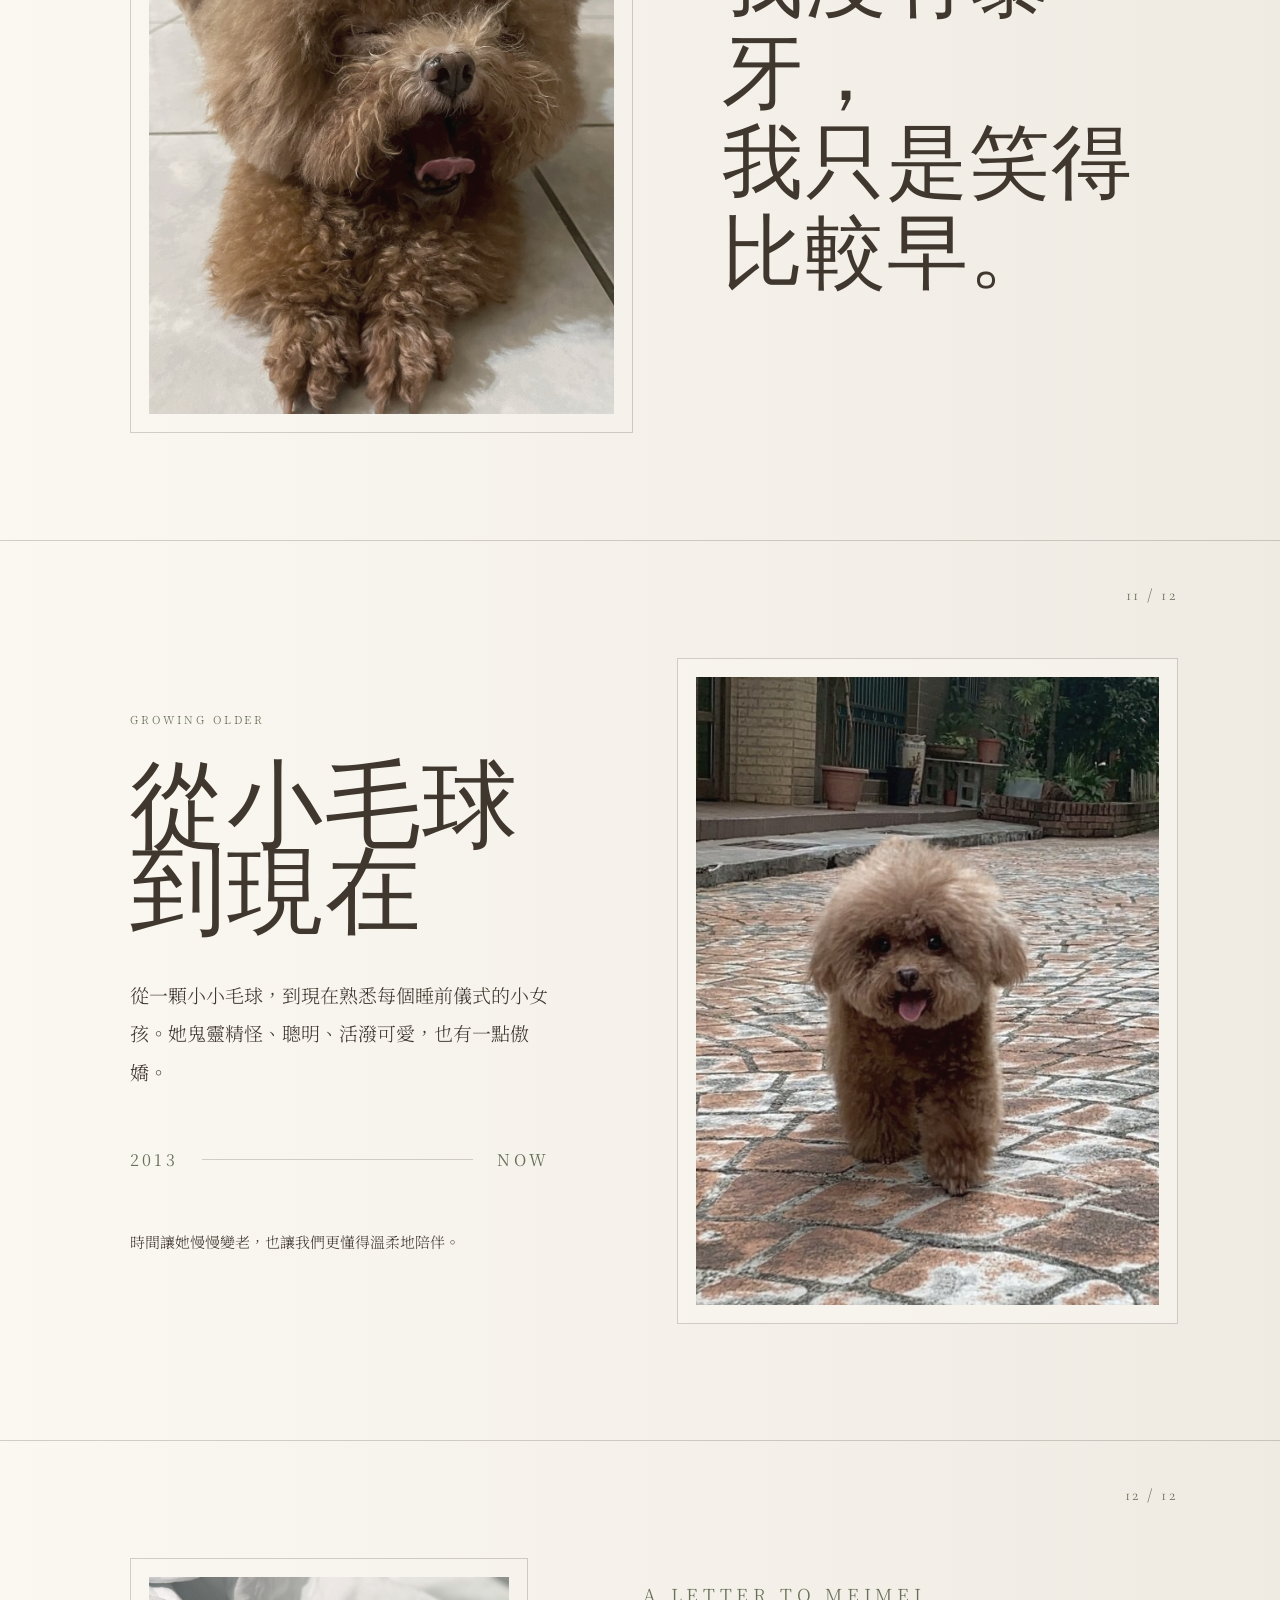
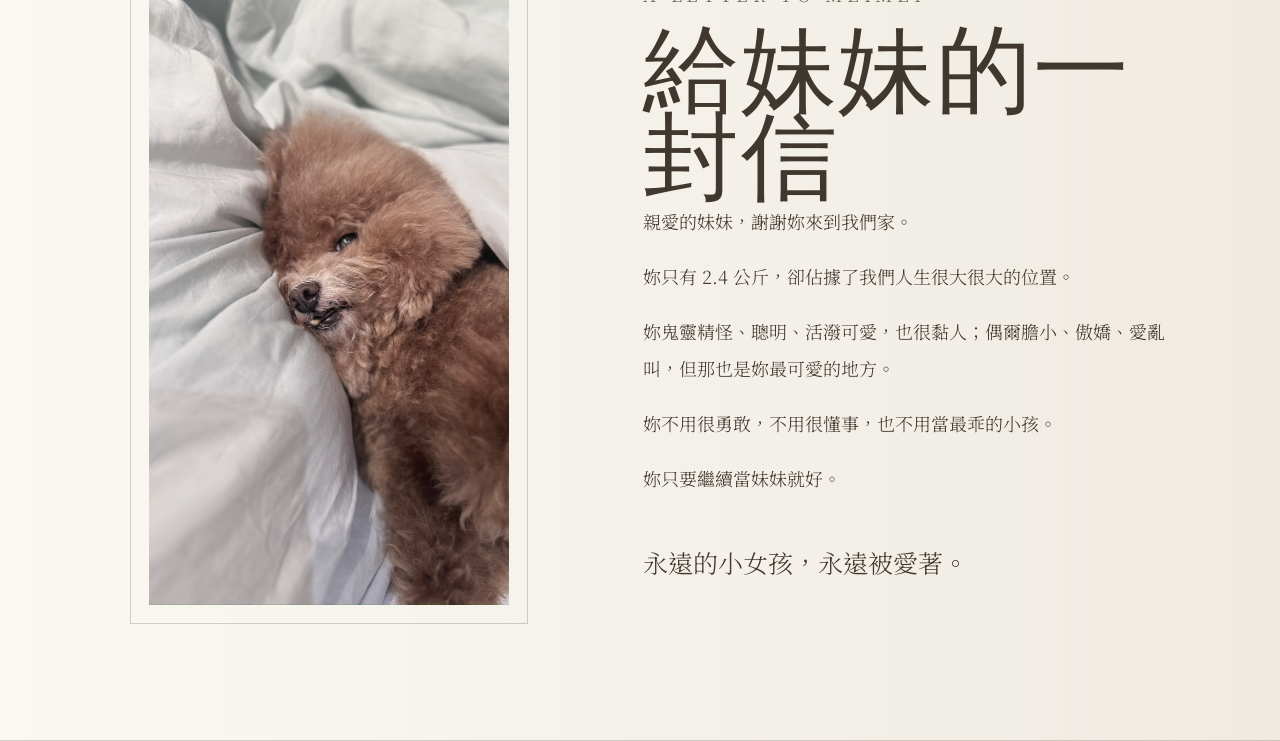
==== commit ccd9d982: "Add complete care details and personality notes" ====
--- a/index.html
+++ b/index.html
@@ -11,17 +11,17 @@
   <aside class="side-nav"><div class="brand-mini">MEIMEI</div><nav id="dots"></nav><div class="side-caption">FOREVER LITTLE GIRL</div></aside>
   <main id="app">
     <section class="page cover" id="cover"><div class="page-count">01 / 12</div><div class="cover-left"><p class="eyebrow">LIFE ARCHIVE</p><h1>MEIMEI</h1><p class="date">2013.11.17 — PRESENT</p><p class="zh-title">妹妹的生活照護與幸福日誌</p></div><div class="vertical-word">FOREVER LITTLE GIRL</div><figure class="hero-photo"><img src="S__35315780_0.jpg" alt="MEIMEI" /></figure><div class="intro-grid"><article><h3>ABOUT</h3><p>關於妹妹的故事，從相遇到現在的每一天。</p></article><article><h3>CARE</h3><p>眼睛、皮膚、腸胃與日常儀式的照護重點。</p></article><article><h3>LOVE</h3><p>她帶給我們的愛，勇敢又貼心的小女孩。</p></article></div></section>
-    <section class="page split" id="profile"><div class="page-count">02 / 12</div><div class="copy"><p class="eyebrow">PROFILE</p><h2>About Meimei</h2><p class="lead">她不是寵物，是家裡永遠的小女孩。</p><div class="info-list"><div><span>NAME</span><b>MEIMEI</b></div><div><span>TYPE</span><b>玩具貴賓 / 紅棕色</b></div><div><span>WEIGHT</span><b>2.4 kg</b></div><div><span>STATUS</span><b>已結紮</b></div><div><span>LOVE</span><b>媽媽、姐姐</b></div><div><span>PERSONALITY</span><b>愛乾淨、黏人、有儀式感、怕孤單</b></div></div></div><figure class="photo-frame"><img src="S__35315789_0.jpg" alt="MEIMEI" /></figure></section>
-    <section class="page index-page" id="care-index"><div class="page-count">03 / 12</div><p class="eyebrow">CARE INDEX</p><h2>Care Notes</h2><div class="timeline"><div><span>01</span><strong>EYES</strong><p>白內障與術後眼睛照護</p></div><div><span>02</span><strong>SKIN</strong><p>潮濕與下雨天的敏感肌</p></div><div><span>03</span><strong>STOMACH</strong><p>敏感腸胃，不能亂吃</p></div><div><span>04</span><strong>AIRWAY</strong><p>氣管敏感，觀察咳嗽呼吸</p></div><div><span>05</span><strong>DAILY RITUAL</strong><p>睡前、刷牙、點藥與安全感</p></div></div><figure class="small-photo"><img src="LINE_ALBUM_2026529_260529_33.jpeg" alt="MEIMEI" /></figure></section>
-    <section class="page split reverse" id="stomach"><div class="page-count">04 / 12</div><figure class="photo-frame"><img src="S__35315773_0.jpg" alt="MEIMEI" /></figure><div class="copy"><p class="eyebrow">SENSITIVE STOMACH</p><h2>敏感腸胃小公主</h2><p class="lead">妹妹腸胃較敏感，不能亂吃東西，容易拉肚子和嘔吐。</p><div class="three-cols"><article><h3>AVOID</h3><p>人類重口味食物、陌生零食、油膩與高鹽食物。</p></article><article><h3>OBSERVE</h3><p>軟便、拉肚子、嘔吐、食慾變化與精神狀態。</p></article><article><h3>CARE</h3><p>固定飲食，少量嘗試新食物，不舒服時先休息觀察。</p></article></div></div></section>
-    <section class="page split" id="eyes"><div class="page-count">05 / 12</div><div class="copy"><p class="eyebrow">BRAVE LITTLE EYES</p><h2>勇敢的小眼睛</h2><p class="lead">左眼白內障已開刀，右眼仍需持續追蹤。點藥水要輕柔，不能粗魯碰觸。</p><ul class="minimal-list"><li>左眼開刀後需特別避免撞到或碰傷。</li><li>點藥時不要讓手指碰到眼球。</li><li>若紅腫、流淚、睜不開或分泌物增加，需盡快回診。</li></ul></div><figure class="photo-frame"><img src="S__35315769_0.jpg" alt="MEIMEI" /></figure></section>
-    <section class="page split reverse" id="skin"><div class="page-count">06 / 12</div><figure class="photo-frame"><img src="S__35315771_0.jpg" alt="MEIMEI" /></figure><div class="copy"><p class="eyebrow">SENSITIVE SKIN</p><h2>敏感肌女孩</h2><p class="lead">皮膚容易敏感。下雨或潮濕天氣，容易抓癢和舔身體。</p><ul class="minimal-list"><li>散步回家後擦乾四肢與腹部。</li><li>洗澡後一定要完全吹乾。</li><li>若舔咬或搔癢變頻繁，要留意皮膚狀況。</li></ul></div></section>
-    <section class="page ritual" id="ritual"><div class="page-count">07 / 12</div><p class="eyebrow">DAILY RITUAL</p><h2>Daily Care SOP</h2><div class="ritual-grid"><article><span>Morning</span><h3>早餐後</h3><p>表飛鳴</p></article><article><span>Dinner</span><h3>晚餐後</h3><p>魚油</p></article><article><span>Before Bed</span><h3>睡前儀式</h3><p>點眼藥水、刷牙、尿尿大便，準備睡覺。</p></article></div><figure class="wide-photo"><img src="S__35315785_0.jpg" alt="MEIMEI" /></figure></section>
-    <section class="page split" id="safety"><div class="page-count">08 / 12</div><div class="copy"><p class="eyebrow">SAFETY NOTES</p><h2>安全照護守則</h2><p class="lead">她很小，所以每一個日常細節都值得被溫柔對待。</p><div class="warning-block"><h3>NO BONES</h3><p>禁止骨頭與硬質零食。曾有卡喉、缺氧、舌頭發黑的危急經驗。</p></div><div class="warning-block"><h3>AIRWAY</h3><p>氣管較敏感，興奮、咳嗽、呼吸變化時需要多觀察。</p></div></div><figure class="photo-frame"><img src="S__35315777_0.jpg" alt="MEIMEI" /></figure></section>
-    <section class="page split reverse" id="happiness"><div class="page-count">09 / 12</div><figure class="photo-frame"><img src="S__35315774_0.jpg" alt="MEIMEI" /></figure><div class="copy"><p class="eyebrow">HAPPINESS LIST</p><h2>她的小小幸福</h2><div class="list-lines"><p>散步</p><p>摸肚子</p><p>按摩</p><p>討抱抱</p><p>乾淨的床</p><p>和家人待著</p></div><p class="quote">“有些幸福很小，小到只有 2.4 公斤，卻填滿整個家。”</p></div></section>
+    <section class="page split" id="profile"><div class="page-count">02 / 12</div><div class="copy"><p class="eyebrow">PROFILE</p><h2>About Meimei</h2><p class="lead">她不是寵物，是家裡永遠的小女孩。鬼靈精怪、聰明、活潑可愛，也很黏人；膽子有點小，偶爾傲嬌又愛亂叫。</p><div class="info-list"><div><span>NAME</span><b>MEIMEI / 妹妹</b></div><div><span>BIRTHDAY</span><b>2013.11.17</b></div><div><span>TYPE</span><b>玩具貴賓 / 紅棕色</b></div><div><span>WEIGHT</span><b>2.4 kg</b></div><div><span>STATUS</span><b>已結紮</b></div><div><span>LOVE</span><b>媽媽、姐姐；喜歡散步、討抱抱、摸肚子、按摩、和家人待著。</b></div><div><span>FEAR</span><b>蚊子、看醫生、孤獨、沒人理。</b></div><div><span>PERSONALITY</span><b>鬼靈精怪、聰明、活潑可愛、黏人、膽小；缺點是傲嬌、愛亂叫。</b></div></div></div><figure class="photo-frame"><img src="S__35315789_0.jpg" alt="MEIMEI" /></figure></section>
+    <section class="page index-page" id="care-index"><div class="page-count">03 / 12</div><p class="eyebrow">CARE INDEX</p><h2>Care Notes</h2><div class="timeline"><div><span>01</span><strong>EYES</strong><p>左眼白內障已開刀，右眼還沒開；點藥與防撞都要非常溫柔。</p></div><div><span>02</span><strong>SKIN</strong><p>皮膚敏感，潮濕下雨容易抓癢與舔身體。</p></div><div><span>03</span><strong>STOMACH</strong><p>腸胃敏感，不能亂吃，容易拉肚子和嘔吐。</p></div><div><span>04</span><strong>SAFETY</strong><p>禁止骨頭、硬零食；曾卡喉缺氧，需全家共同注意。</p></div><div><span>05</span><strong>RITUAL</strong><p>表飛鳴、魚油、點眼藥水、刷牙與睡前上廁所。</p></div></div><figure class="small-photo"><img src="LINE_ALBUM_2026529_260529_33.jpeg" alt="MEIMEI" /></figure></section>
+    <section class="page split reverse" id="stomach"><div class="page-count">04 / 12</div><figure class="photo-frame"><img src="S__35315773_0.jpg" alt="MEIMEI" /></figure><div class="copy"><p class="eyebrow">SENSITIVE STOMACH</p><h2>敏感腸胃小公主</h2><p class="lead">妹妹腸胃較敏感，不能亂吃東西，容易拉肚子和嘔吐。主食以皇家 LSD22 為主，偶爾加一點雞肉與菜。</p><div class="three-cols"><article><h3>AVOID</h3><p>骨頭、硬質零食、人類重口味食物、陌生零食、油膩與高鹽食物。</p></article><article><h3>OBSERVE</h3><p>軟便、拉肚子、嘔吐、食慾下降、精神變差與喝水量異常。</p></article><article><h3>CARE</h3><p>固定飲食，少量嘗試新食物；不舒服時先休息、補水並觀察。</p></article></div></div></section>
+    <section class="page split" id="eyes"><div class="page-count">05 / 12</div><div class="copy"><p class="eyebrow">BRAVE LITTLE EYES</p><h2>勇敢的小眼睛</h2><p class="lead">妹妹雙眼有白內障。左眼已開刀，右眼還沒開，需要持續追蹤與日常保護。</p><ul class="minimal-list"><li>左眼點藥水要非常輕柔，不可以粗魯拉扯眼皮，也不要碰到眼球。</li><li>開刀過的眼睛要特別注意，避免撞到家具、桌角、牆面或被碰傷。</li><li>右眼白內障尚未開刀，需多觀察視力、走路是否猶豫與眼睛狀態。</li><li>若紅腫、流淚、睜不開、揉眼或分泌物增加，需盡快回診。</li></ul></div><figure class="photo-frame"><img src="S__35315769_0.jpg" alt="MEIMEI" /></figure></section>
+    <section class="page split reverse" id="skin"><div class="page-count">06 / 12</div><figure class="photo-frame"><img src="S__35315771_0.jpg" alt="MEIMEI" /></figure><div class="copy"><p class="eyebrow">SENSITIVE SKIN</p><h2>敏感肌女孩</h2><p class="lead">皮膚容易敏感。下雨、潮濕或季節轉換時，容易抓癢、舔手腳與舔身體。</p><ul class="minimal-list"><li>散步回家後擦乾四肢、腹部與身體容易潮濕的位置。</li><li>洗澡後一定要完全吹乾，環境也要保持乾爽通風。</li><li>若舔咬、抓癢或紅疹變頻繁，要留意皮膚狀況並視情況就醫。</li></ul></div></section>
+    <section class="page ritual" id="ritual"><div class="page-count">07 / 12</div><p class="eyebrow">DAILY RITUAL</p><h2>Daily Care SOP</h2><div class="ritual-grid"><article><span>Morning</span><h3>早餐後</h3><p>表飛鳴。觀察食慾、精神、排便與皮膚是否抓癢。</p></article><article><span>Dinner</span><h3>晚餐後</h3><p>魚油。飲食盡量固定，不隨意更換食物。</p></article><article><span>Before Bed</span><h3>睡前儀式</h3><p>點眼藥水、刷牙、尿尿大便；晚上約 10–11 點準備睡覺。</p></article></div><figure class="wide-photo"><img src="S__35315785_0.jpg" alt="MEIMEI" /></figure></section>
+    <section class="page split" id="safety"><div class="page-count">08 / 12</div><div class="copy"><p class="eyebrow">SAFETY NOTES</p><h2>安全照護守則</h2><p class="lead">她很小，所以每一個日常細節都值得被溫柔對待。家人照顧時，也要優先看這一頁。</p><div class="warning-block"><h3>NO BONES</h3><p>禁止骨頭與硬質零食。妹妹曾因骨頭零食卡到喉嚨，咳不出來、舌頭反黑，差點窒息。</p></div><div class="warning-block"><h3>AIRWAY</h3><p>氣管沒有塌陷，但比較敏感脆弱。若興奮咳嗽、呼吸急促、乾咳變多，需多觀察。</p></div><div class="warning-block"><h3>CLEAN HABIT</h3><p>妹妹愛乾淨，大小便後需要擦屁股；乾淨的環境會讓她更安心。</p></div></div><figure class="photo-frame"><img src="S__35315777_0.jpg" alt="MEIMEI" /></figure></section>
+    <section class="page split reverse" id="happiness"><div class="page-count">09 / 12</div><figure class="photo-frame"><img src="S__35315774_0.jpg" alt="MEIMEI" /></figure><div class="copy"><p class="eyebrow">HAPPINESS LIST</p><h2>她的小小幸福</h2><div class="list-lines"><p>散步</p><p>摸肚子與按摩</p><p>討抱抱</p><p>乾淨的床</p><p>睡前完成尿尿大便</p><p>和媽媽、姐姐、家人待著</p></div><p class="quote">“有些幸福很小，小到只有 2.4 公斤，卻填滿整個家。”</p></div></section>
     <section class="page statement" id="underbite"><div class="page-count">10 / 12</div><figure class="statement-photo"><img src="LINE_ALBUM_2026529_260529_6.jpg" alt="MEIMEI" /></figure><div class="statement-copy"><p class="eyebrow">MISS UNDERBITE</p><h2>我沒有暴牙，<br>我只是笑得比較早。</h2></div></section>
-    <section class="page split" id="growing"><div class="page-count">11 / 12</div><div class="copy"><p class="eyebrow">GROWING OLDER</p><h2>從小毛球到現在</h2><p class="lead">從一顆小小毛球，到現在熟悉每個睡前儀式的小女孩。</p><div class="year-line"><span>2013</span><i></i><span>NOW</span></div><p>時間讓她慢慢變老，也讓我們更懂得溫柔地陪伴。</p></div><figure class="photo-frame"><img src="LINE_ALBUM_2026529_260529_33.jpeg" alt="MEIMEI" /></figure></section>
-    <section class="page letter" id="letter"><div class="page-count">12 / 12</div><figure class="letter-photo"><img src="S__35315776_0.jpg" alt="MEIMEI" /></figure><div class="letter-copy"><p class="eyebrow">A LETTER TO MEIMEI</p><h2>給妹妹的一封信</h2><p>親愛的妹妹，謝謝妳來到我們家。</p><p>妳只有 2.4 公斤，卻佔據了我們人生很大很大的位置。</p><p>妳不用很勇敢，不用很懂事，也不用當最乖的小孩。</p><p>妳只要繼續當妹妹就好。</p><p class="ending">永遠的小女孩，永遠被愛著。</p></div></section>
+    <section class="page split" id="growing"><div class="page-count">11 / 12</div><div class="copy"><p class="eyebrow">GROWING OLDER</p><h2>從小毛球到現在</h2><p class="lead">從一顆小小毛球，到現在熟悉每個睡前儀式的小女孩。她鬼靈精怪、聰明、活潑可愛，也有一點傲嬌。</p><div class="year-line"><span>2013</span><i></i><span>NOW</span></div><p>時間讓她慢慢變老，也讓我們更懂得溫柔地陪伴。</p></div><figure class="photo-frame"><img src="LINE_ALBUM_2026529_260529_33.jpeg" alt="MEIMEI" /></figure></section>
+    <section class="page letter" id="letter"><div class="page-count">12 / 12</div><figure class="letter-photo"><img src="S__35315776_0.jpg" alt="MEIMEI" /></figure><div class="letter-copy"><p class="eyebrow">A LETTER TO MEIMEI</p><h2>給妹妹的一封信</h2><p>親愛的妹妹，謝謝妳來到我們家。</p><p>妳只有 2.4 公斤，卻佔據了我們人生很大很大的位置。</p><p>妳鬼靈精怪、聰明、活潑可愛，也很黏人；偶爾膽小、傲嬌、愛亂叫，但那也是妳最可愛的地方。</p><p>妳不用很勇敢，不用很懂事，也不用當最乖的小孩。</p><p>妳只要繼續當妹妹就好。</p><p class="ending">永遠的小女孩，永遠被愛著。</p></div></section>
   </main>
   <button class="scroll-top" type="button" aria-label="Back to top">↑</button><script src="script.js"></script>
 </body>
--- a/style.css
+++ b/style.css
@@ -1,2 +1,2 @@
 @import url('https://fonts.googleapis.com/css2?family=Cormorant+Garamond:wght@300;400;500&family=Noto+Serif+TC:wght@300;400;500&display=swap');
-:root{--bg:#F4F0EB;--paper:#FAF8F5;--text:#4A4038;--muted:#D8D1C9;--accent:#6E7357;--line:rgba(74,64,56,.25)}*{box-sizing:border-box}html{scroll-behavior:smooth}body{margin:0;background:var(--bg);color:var(--text);font-family:'Noto Serif TC',serif;overflow-x:hidden}.grain{position:fixed;inset:0;pointer-events:none;opacity:.16;z-index:50;background-image:radial-gradient(rgba(74,64,56,.16) .5px,transparent .5px);background-size:5px 5px;mix-blend-mode:multiply}.side-nav{position:fixed;left:26px;top:26px;bottom:26px;width:56px;border-left:1px solid var(--line);z-index:10;display:flex;flex-direction:column;justify-content:space-between;align-items:center;color:var(--accent)}.brand-mini,.side-caption{writing-mode:vertical-rl;letter-spacing:.24em;font-size:11px;text-transform:uppercase}.side-caption{font-size:10px}#dots{display:flex;flex-direction:column;gap:12px}#dots a{width:7px;height:7px;border-radius:999px;border:1px solid var(--accent);display:block;opacity:.45}#dots a.active{background:var(--accent);opacity:1}.page{min-height:100vh;padding:72px 7vw 72px 120px;position:relative;border-bottom:1px solid var(--line);background:linear-gradient(90deg,var(--paper) 0%,var(--bg) 100%)}.page-count{position:absolute;right:7vw;top:42px;font-family:'Cormorant Garamond',serif;letter-spacing:.12em;font-size:17px;color:var(--accent)}.eyebrow{font-size:12px;letter-spacing:.22em;text-transform:uppercase;color:var(--accent);margin:0 0 28px}h1,h2{font-family:'Cormorant Garamond',serif;font-weight:300;letter-spacing:.02em;margin:0}h1{font-size:clamp(80px,13vw,185px);line-height:.85}h2{font-size:clamp(56px,7vw,116px);line-height:.92}h3{font-family:'Cormorant Garamond',serif;font-size:23px;font-weight:400;letter-spacing:.1em;text-transform:uppercase;margin:0 0 14px}p{font-weight:300;line-height:2;font-size:16px}img{width:100%;height:100%;object-fit:cover;display:block;filter:saturate(.82) contrast(.96)}.cover{min-height:120vh;display:grid;grid-template-columns:36% 1fr;grid-template-rows:auto 1fr auto;gap:42px}.cover-left{z-index:2;padding-top:46px}.date{font-size:24px;letter-spacing:.14em;margin:42px 0}.zh-title{font-size:19px;letter-spacing:.12em}.vertical-word{position:absolute;right:7vw;top:130px;writing-mode:vertical-rl;letter-spacing:.28em;font-size:16px;color:var(--text)}.hero-photo{grid-column:2;grid-row:1 / span 2;margin:0;min-height:72vh;border-left:1px solid var(--line);overflow:hidden}.intro-grid{grid-column:1 / span 2;display:grid;grid-template-columns:repeat(3,1fr);gap:58px;border-top:1px solid var(--line);padding-top:48px}.intro-grid p{font-size:14px;margin:0}.split{display:grid;grid-template-columns:minmax(320px,42%) 1fr;gap:8vw;align-items:center}.split.reverse{grid-template-columns:1fr minmax(320px,42%)}.photo-frame{margin:0;height:min(72vh,760px);border:1px solid var(--line);padding:16px;background:rgba(250,248,245,.55)}.copy{max-width:580px}.lead{font-size:20px;line-height:2;margin:34px 0}.info-list{border-top:1px solid var(--line)}.info-list div{display:grid;grid-template-columns:150px 1fr;gap:20px;padding:18px 0;border-bottom:1px solid var(--line)}.info-list span{font-size:11px;letter-spacing:.18em;color:var(--accent)}.info-list b{font-weight:300;font-size:17px}.minimal-list{list-style:none;padding:0;margin:36px 0 0;border-top:1px solid var(--line)}.minimal-list li{padding:18px 0;border-bottom:1px solid var(--line);line-height:1.9}.index-page{display:grid;grid-template-columns:1fr 34%;gap:8vw;align-items:center}.index-page h2{margin-bottom:60px}.timeline{position:relative;padding-left:90px;max-width:620px}.timeline:before{content:'';position:absolute;left:31px;top:12px;bottom:12px;width:1px;background:var(--line)}.timeline div{position:relative;margin-bottom:44px}.timeline span{position:absolute;left:-88px;top:0;width:62px;height:62px;border:1px solid var(--line);border-radius:50%;display:grid;place-items:center;font-family:'Cormorant Garamond',serif;font-size:25px;background:var(--bg);color:var(--accent)}.timeline strong{font-family:'Cormorant Garamond',serif;font-size:48px;font-weight:300;display:block;line-height:1}.timeline p{margin:8px 0 0}.small-photo{margin:0;height:560px;border:1px solid var(--line);padding:14px}.three-cols{display:grid;grid-template-columns:repeat(3,1fr);gap:22px;margin-top:44px}.three-cols article{border-top:1px solid var(--line);padding-top:18px}.three-cols p{font-size:14px}.ritual{display:grid;grid-template-columns:1fr 45%;gap:5vw;align-items:end}.ritual h2{grid-column:1 / span 2}.ritual-grid{display:grid;gap:24px}.ritual-grid article{border-top:1px solid var(--line);padding:20px 0}.ritual-grid span{font-size:12px;letter-spacing:.2em;color:var(--accent);text-transform:uppercase}.wide-photo{margin:0;height:70vh;border:1px solid var(--line);padding:16px}.warning-block{border-top:1px solid var(--line);padding:24px 0}.warning-block p{margin:0}.list-lines{margin:42px 0;border-top:1px solid var(--line)}.list-lines p{margin:0;padding:16px 0;border-bottom:1px solid var(--line);font-size:22px}.quote{font-family:'Cormorant Garamond','Noto Serif TC',serif;font-size:28px;line-height:1.8}.statement{display:grid;grid-template-columns:48% 1fr;gap:6vw;align-items:center}.statement-photo{margin:0;height:74vh;border:1px solid var(--line);padding:16px}.statement-copy h2{font-size:clamp(48px,6vw,98px);line-height:1.18}.year-line{display:flex;align-items:center;gap:22px;margin:52px 0;color:var(--accent);letter-spacing:.18em}.year-line i{height:1px;background:var(--line);flex:1}.letter{display:grid;grid-template-columns:38% 1fr;gap:8vw;align-items:center}.letter-photo{height:72vh;margin:0;border:1px solid var(--line);padding:16px}.letter-copy{max-width:640px}.letter-copy p{font-size:18px;margin:0 0 18px}.ending{font-size:24px!important;margin-top:38px!important}.scroll-top{position:fixed;right:28px;bottom:28px;z-index:20;width:46px;height:46px;border:1px solid var(--line);border-radius:50%;background:rgba(250,248,245,.82);color:var(--text);font-size:20px;cursor:pointer;backdrop-filter:blur(8px)}@media(max-width:850px){.side-nav{display:none}.page{padding:56px 24px;min-height:auto}.page-count{right:24px;top:24px}.cover,.split,.split.reverse,.index-page,.ritual,.statement,.letter{display:block}.cover-left{padding-top:40px}h1{font-size:72px}h2{font-size:58px}.hero-photo,.photo-frame,.small-photo,.wide-photo,.statement-photo,.letter-photo{height:58vh;margin:38px 0;padding:10px}.intro-grid{display:block;padding-top:28px}.intro-grid article{margin-bottom:28px}.vertical-word{right:22px;top:100px;font-size:12px}.info-list div{grid-template-columns:110px 1fr}.three-cols{grid-template-columns:1fr}.timeline{padding-left:70px}.timeline strong{font-size:39px}.timeline span{left:-70px}}+:root{--bg:#efebe3;--paper:#fbf8f2;--text:#40382f;--muted:#cfc7bb;--accent:#687058;--line:rgba(64,56,47,.22)}*{box-sizing:border-box}html{scroll-behavior:smooth}body{margin:0;background:var(--bg);color:var(--text);font-family:'Noto Serif TC',serif;overflow-x:hidden}.grain{position:fixed;inset:0;pointer-events:none;opacity:.12;z-index:50;background-image:radial-gradient(rgba(64,56,47,.16) .5px,transparent .5px);background-size:5px 5px;mix-blend-mode:multiply}.side-nav{position:fixed;left:30px;top:30px;bottom:30px;width:52px;border-left:1px solid var(--line);z-index:10;display:flex;flex-direction:column;justify-content:space-between;align-items:center;color:var(--accent)}.brand-mini,.side-caption{writing-mode:vertical-rl;letter-spacing:.28em;font-size:10px;text-transform:uppercase}.side-caption{font-size:9px}#dots{display:flex;flex-direction:column;gap:13px}#dots a{width:6px;height:6px;border-radius:999px;border:1px solid var(--accent);display:block;opacity:.35}#dots a.active{background:var(--accent);opacity:1}.page{min-height:100vh;padding:8vh 8vw 8vh 130px;position:relative;border-bottom:1px solid var(--line);background:linear-gradient(90deg,var(--paper) 0%,var(--bg) 100%)}.page-count{position:absolute;right:8vw;top:44px;font-family:'Cormorant Garamond',serif;letter-spacing:.16em;font-size:16px;color:var(--accent)}.eyebrow{font-size:11px;letter-spacing:.26em;text-transform:uppercase;color:var(--accent);margin:0 0 34px}h1,h2{font-family:'Cormorant Garamond',serif;font-weight:300;letter-spacing:.015em;margin:0}h1{font-size:clamp(90px,14vw,205px);line-height:.82}h2{font-size:clamp(62px,7.5vw,126px);line-height:.9}h3{font-family:'Cormorant Garamond',serif;font-size:22px;font-weight:400;letter-spacing:.14em;text-transform:uppercase;margin:0 0 16px}p{font-weight:300;line-height:2.05;font-size:15px}img{width:100%;height:100%;object-fit:cover;display:block;filter:saturate(.72) contrast(.94) brightness(1.02)}.cover{min-height:118vh;display:grid;grid-template-columns:38% 1fr;grid-template-rows:auto 1fr auto;gap:54px}.cover-left{z-index:2;padding-top:7vh}.date{font-size:25px;letter-spacing:.16em;margin:46px 0}.zh-title{font-size:18px;letter-spacing:.16em}.vertical-word{position:absolute;right:8vw;top:130px;writing-mode:vertical-rl;letter-spacing:.34em;font-size:14px;color:var(--text)}.hero-photo{grid-column:2;grid-row:1 / span 2;margin:0;min-height:74vh;border-left:1px solid var(--line);overflow:hidden}.hero-photo img{object-position:center 42%}.intro-grid{grid-column:1 / span 2;display:grid;grid-template-columns:repeat(3,1fr);gap:72px;border-top:1px solid var(--line);padding-top:52px}.intro-grid p{font-size:13px;margin:0}.split{display:grid;grid-template-columns:minmax(320px,40%) 1fr;gap:10vw;align-items:center}.split.reverse{grid-template-columns:1fr minmax(320px,40%)}.photo-frame{margin:0;height:min(74vh,800px);border:1px solid var(--line);padding:18px;background:rgba(251,248,242,.52)}.copy{max-width:600px}.lead{font-size:19px;line-height:2.05;margin:38px 0}.info-list{border-top:1px solid var(--line)}.info-list div{display:grid;grid-template-columns:150px 1fr;gap:24px;padding:18px 0;border-bottom:1px solid var(--line)}.info-list span{font-size:10px;letter-spacing:.2em;color:var(--accent)}.info-list b{font-weight:300;font-size:16px}.minimal-list{list-style:none;padding:0;margin:38px 0 0;border-top:1px solid var(--line)}.minimal-list li{padding:18px 0;border-bottom:1px solid var(--line);line-height:1.95;font-size:15px}.index-page{display:grid;grid-template-columns:1fr 34%;gap:9vw;align-items:center}.index-page h2{margin-bottom:66px}.timeline{position:relative;padding-left:92px;max-width:650px}.timeline:before{content:'';position:absolute;left:31px;top:12px;bottom:12px;width:1px;background:var(--line)}.timeline div{position:relative;margin-bottom:46px}.timeline span{position:absolute;left:-90px;top:-2px;width:62px;height:62px;border:1px solid var(--line);border-radius:50%;display:grid;place-items:center;font-family:'Cormorant Garamond',serif;font-size:25px;background:var(--bg);color:var(--accent)}.timeline strong{font-family:'Cormorant Garamond',serif;font-size:52px;font-weight:300;display:block;line-height:.95}.timeline p{margin:10px 0 0;font-size:14px}.small-photo{margin:0;height:600px;border:1px solid var(--line);padding:16px}.three-cols{display:grid;grid-template-columns:repeat(3,1fr);gap:26px;margin-top:50px}.three-cols article{border-top:1px solid var(--line);padding-top:20px}.three-cols p{font-size:13px}.ritual{display:grid;grid-template-columns:1fr 45%;gap:6vw;align-items:end}.ritual h2{grid-column:1 / span 2}.ritual-grid{display:grid;gap:26px}.ritual-grid article{border-top:1px solid var(--line);padding:22px 0}.ritual-grid span{font-size:11px;letter-spacing:.24em;color:var(--accent);text-transform:uppercase}.wide-photo{margin:0;height:72vh;border:1px solid var(--line);padding:18px}.warning-block{border-top:1px solid var(--line);padding:26px 0}.warning-block p{margin:0}.list-lines{margin:44px 0;border-top:1px solid var(--line)}.list-lines p{margin:0;padding:17px 0;border-bottom:1px solid var(--line);font-size:22px}.quote{font-family:'Cormorant Garamond','Noto Serif TC',serif;font-size:29px;line-height:1.8}.statement{display:grid;grid-template-columns:48% 1fr;gap:7vw;align-items:center}.statement-photo{margin:0;height:76vh;border:1px solid var(--line);padding:18px}.statement-copy h2{font-size:clamp(50px,6.3vw,106px);line-height:1.12}.year-line{display:flex;align-items:center;gap:24px;margin:56px 0;color:var(--accent);letter-spacing:.2em}.year-line i{height:1px;background:var(--line);flex:1}.letter{display:grid;grid-template-columns:38% 1fr;gap:9vw;align-items:center}.letter-photo{height:74vh;margin:0;border:1px solid var(--line);padding:18px}.letter-copy{max-width:650px}.letter-copy p{font-size:18px;margin:0 0 18px}.ending{font-size:25px!important;margin-top:40px!important}.scroll-top{position:fixed;right:28px;bottom:28px;z-index:20;width:46px;height:46px;border:1px solid var(--line);border-radius:50%;background:rgba(251,248,242,.82);color:var(--text);font-size:20px;cursor:pointer;backdrop-filter:blur(8px)}@media(max-width:850px){.side-nav{display:none}.page{padding:54px 22px;min-height:auto}.page-count{right:22px;top:24px}.cover,.split,.split.reverse,.index-page,.ritual,.statement,.letter{display:block}.cover-left{padding-top:42px}h1{font-size:74px}h2{font-size:58px}.date{font-size:18px}.zh-title{font-size:15px}.hero-photo,.photo-frame,.small-photo,.wide-photo,.statement-photo,.letter-photo{height:60vh;margin:42px 0;padding:10px}.intro-grid{display:block;padding-top:28px}.intro-grid article{margin-bottom:28px}.vertical-word{right:18px;top:96px;font-size:11px}.info-list div{grid-template-columns:105px 1fr}.three-cols{grid-template-columns:1fr}.timeline{padding-left:70px}.timeline strong{font-size:40px}.timeline span{left:-70px}.quote{font-size:24px}}
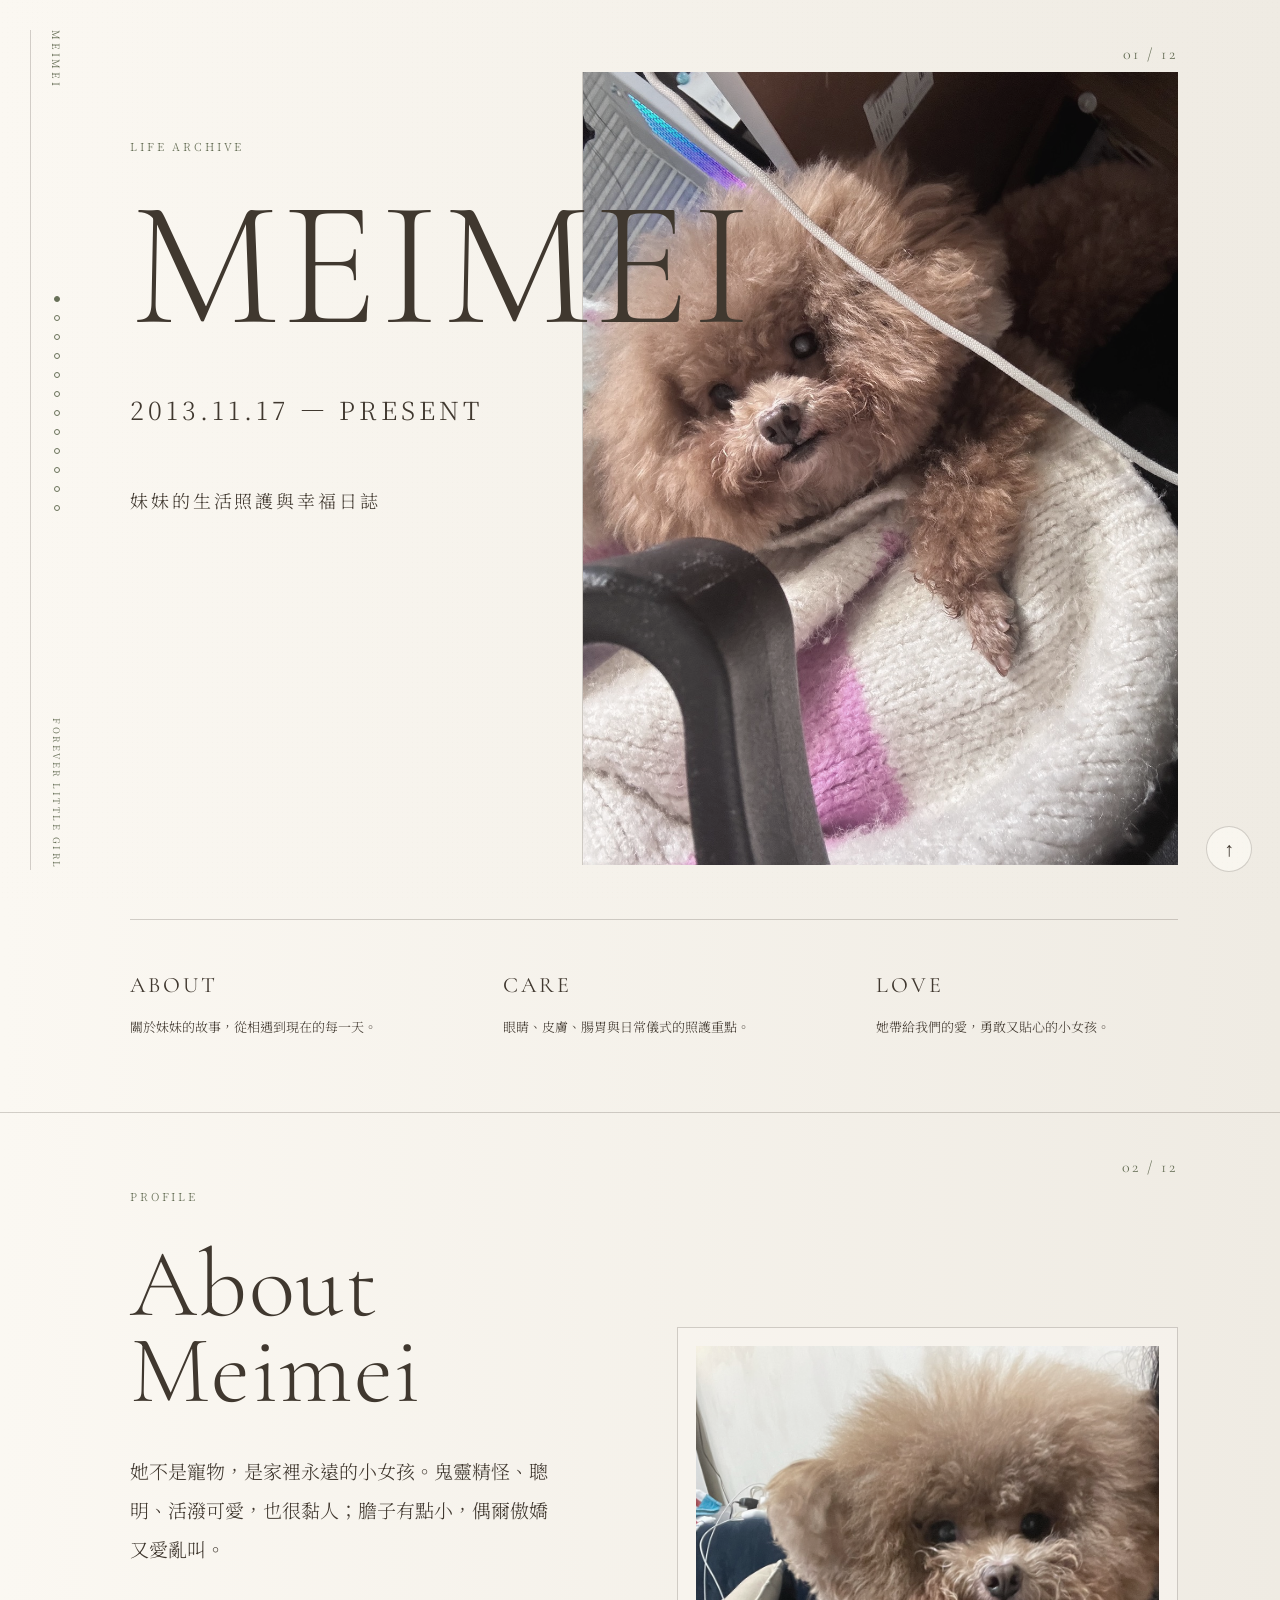
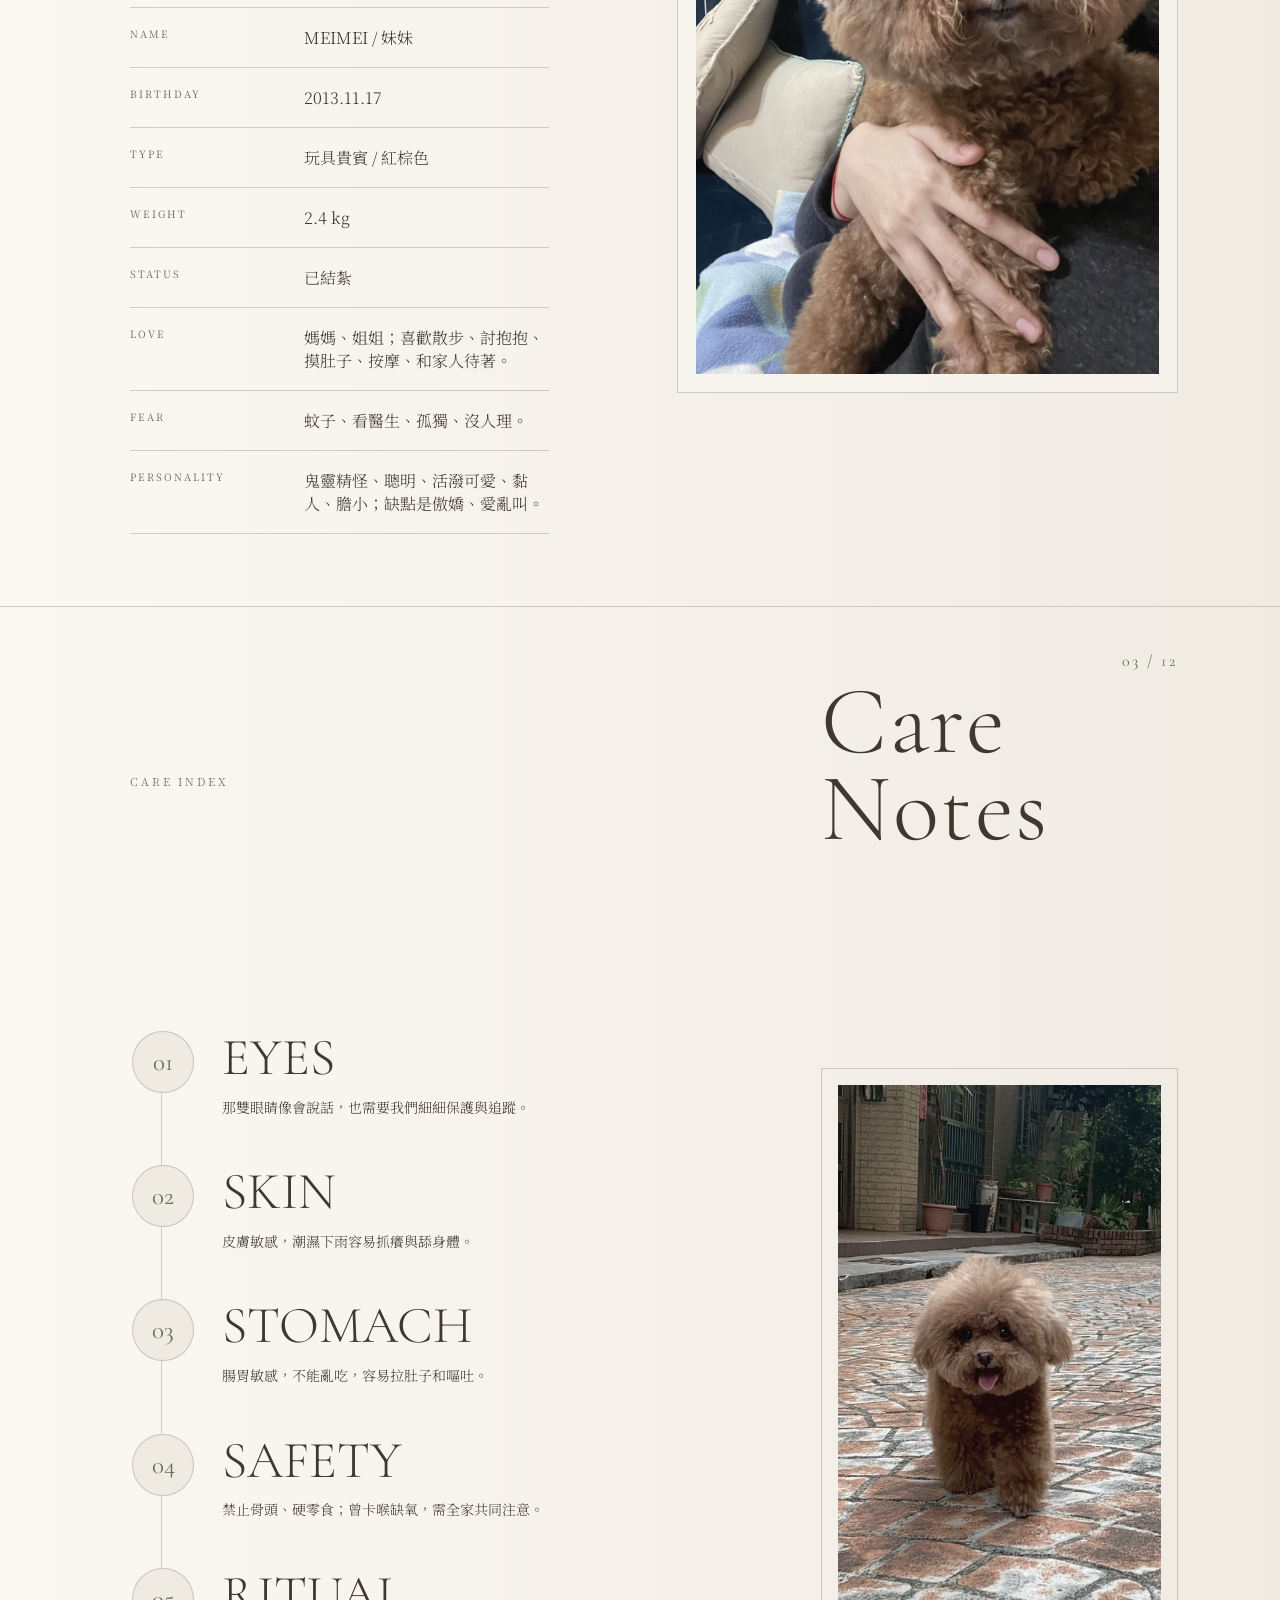
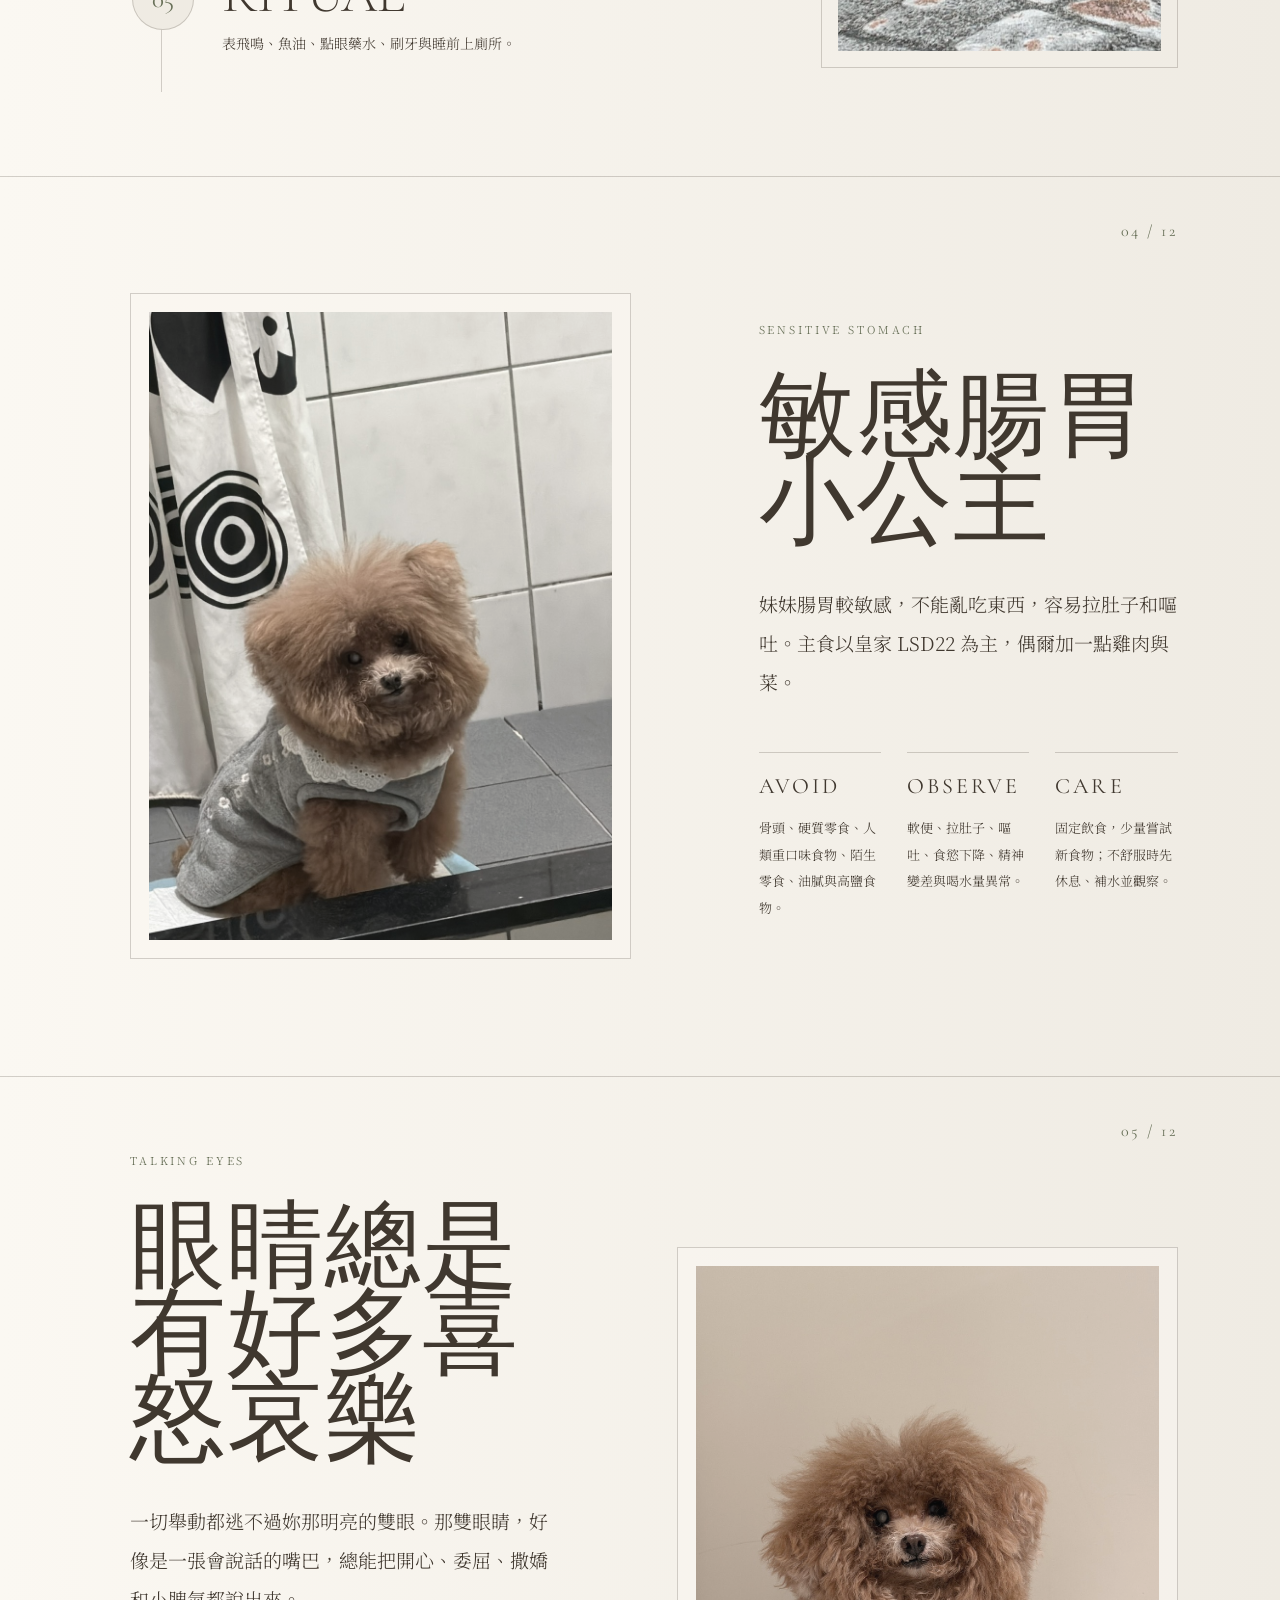
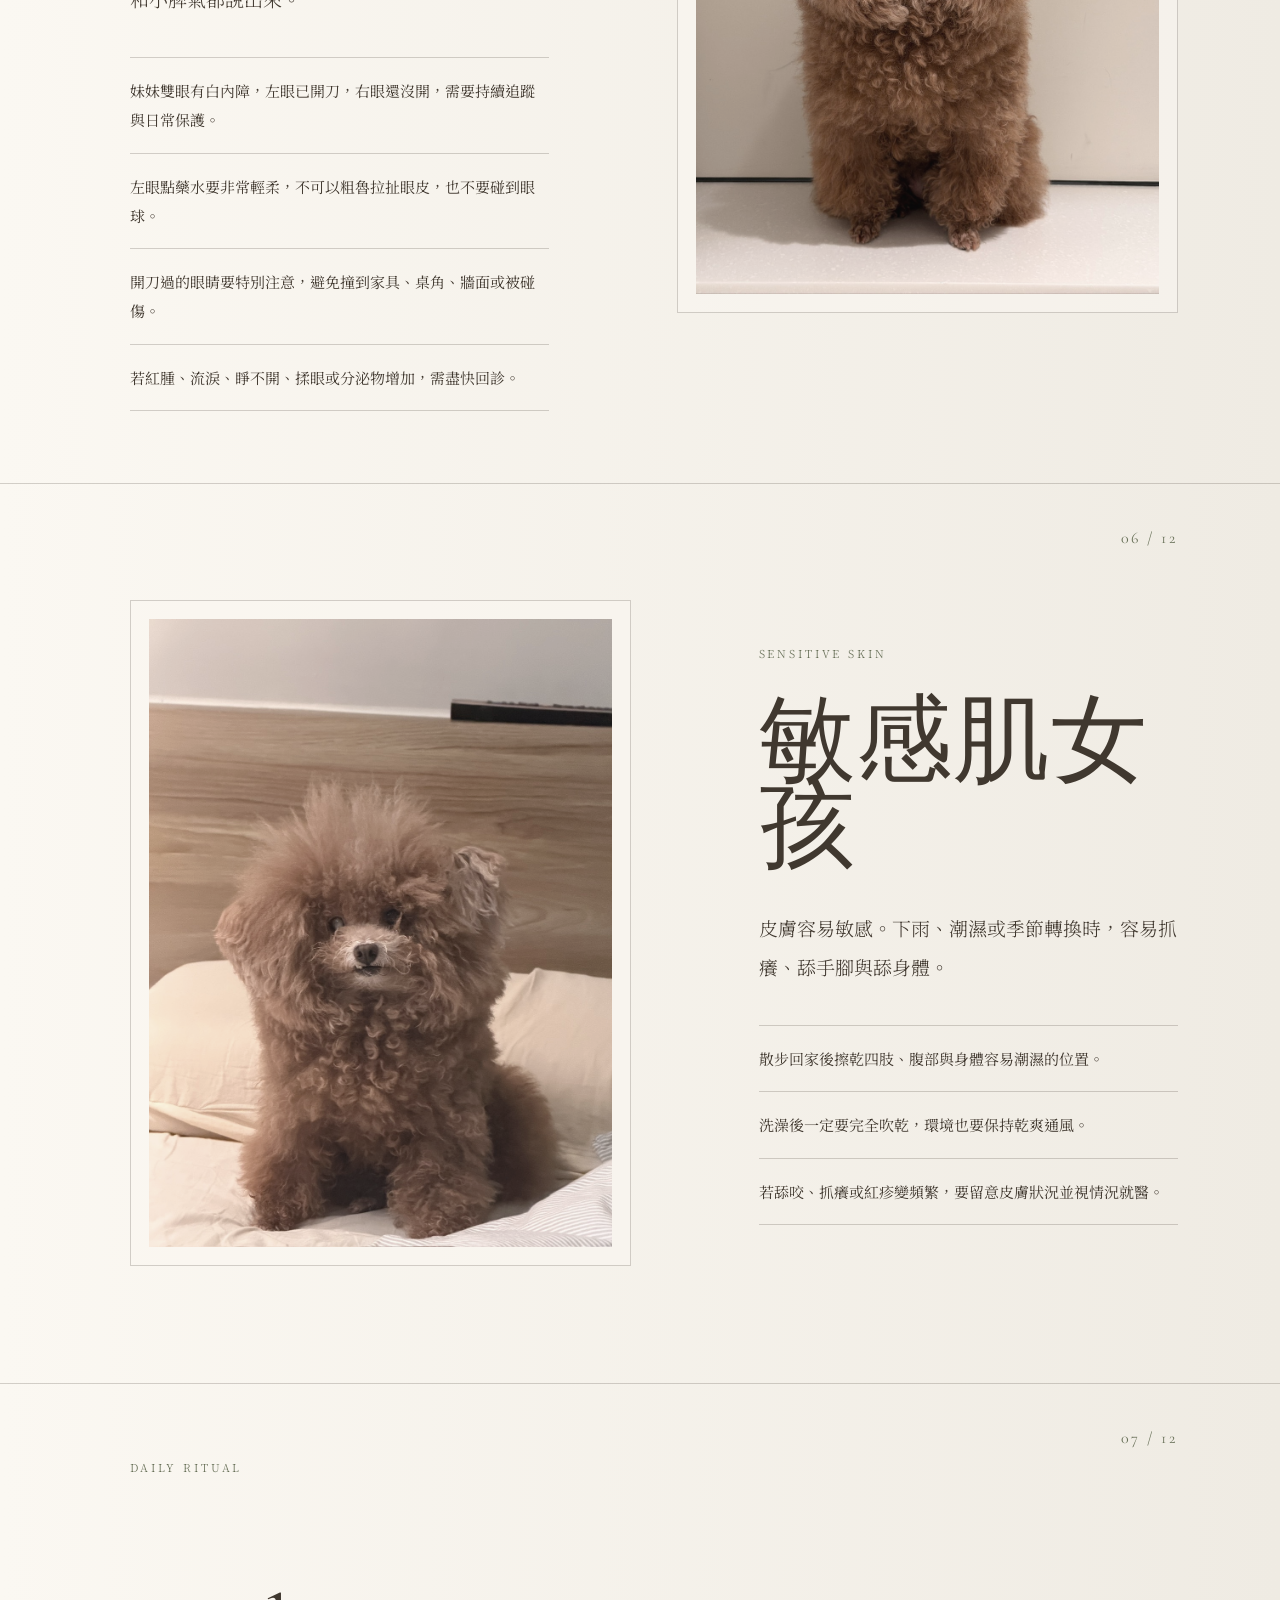
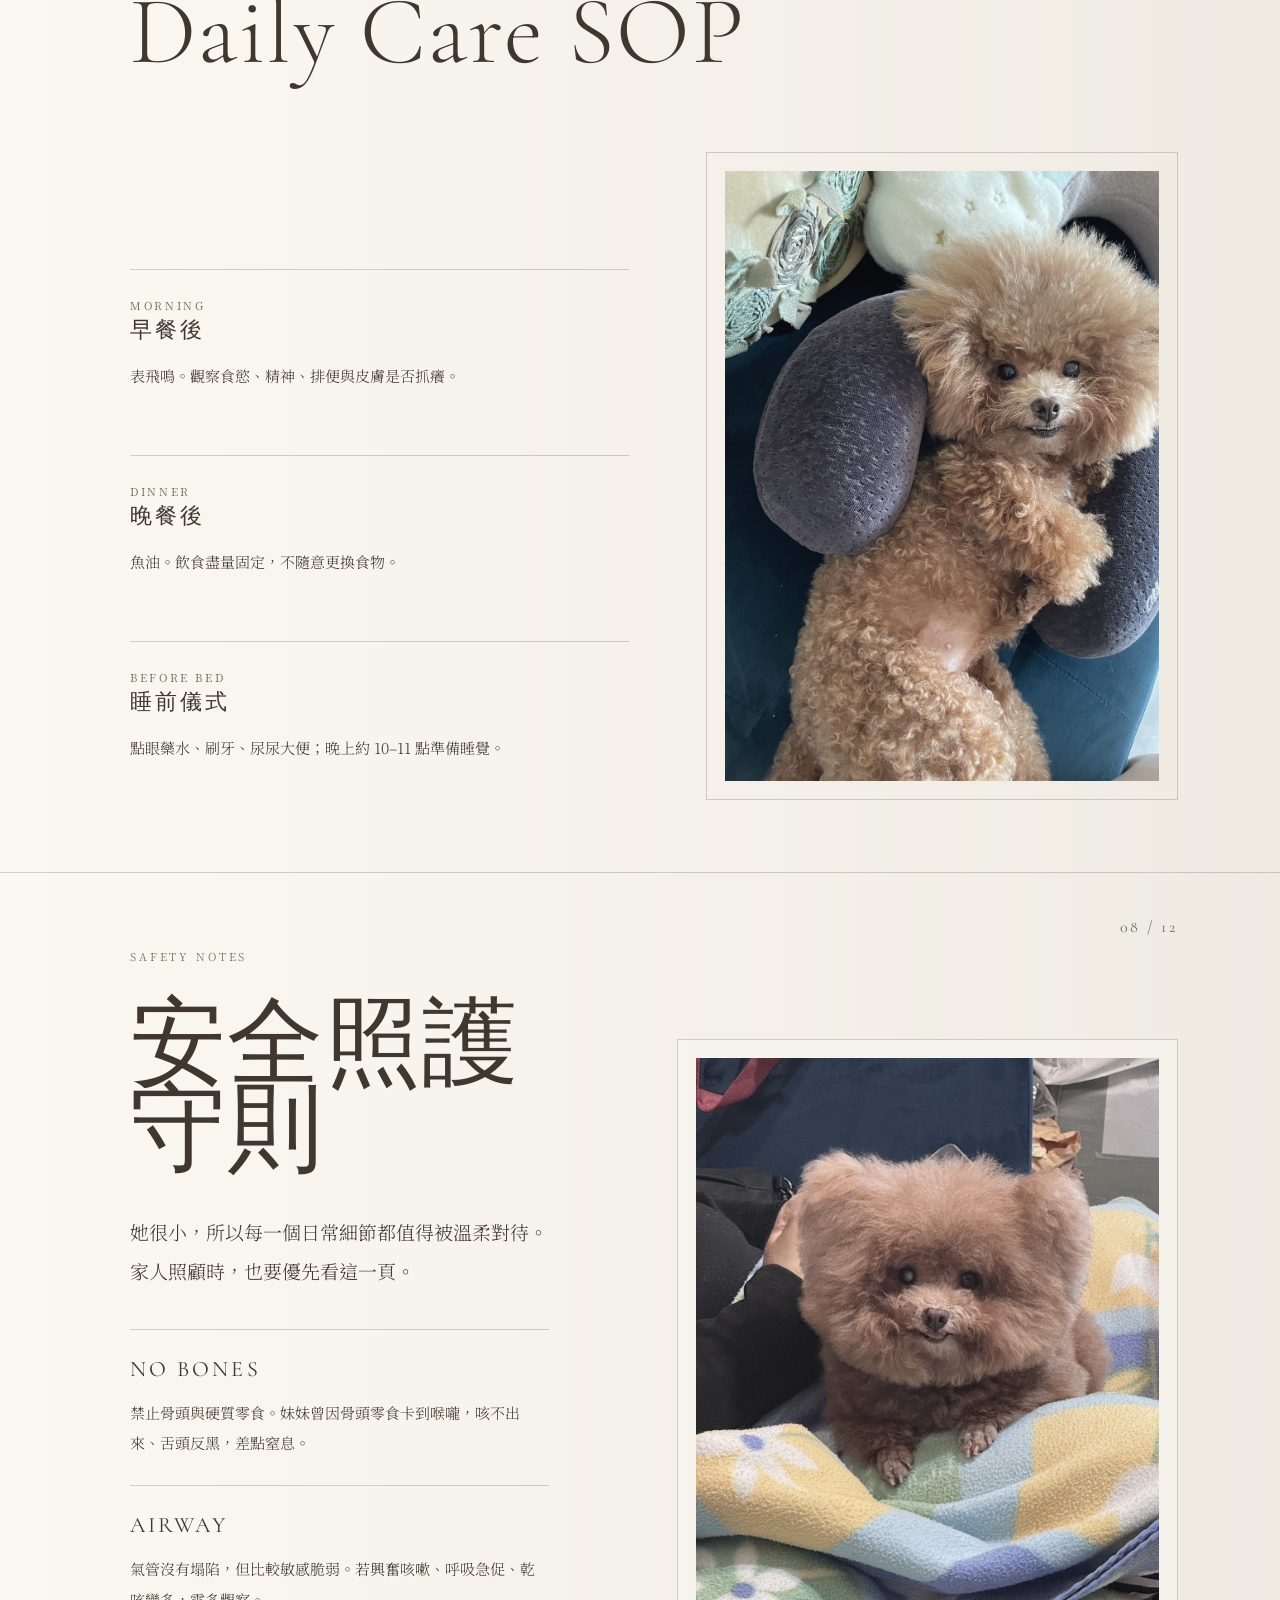
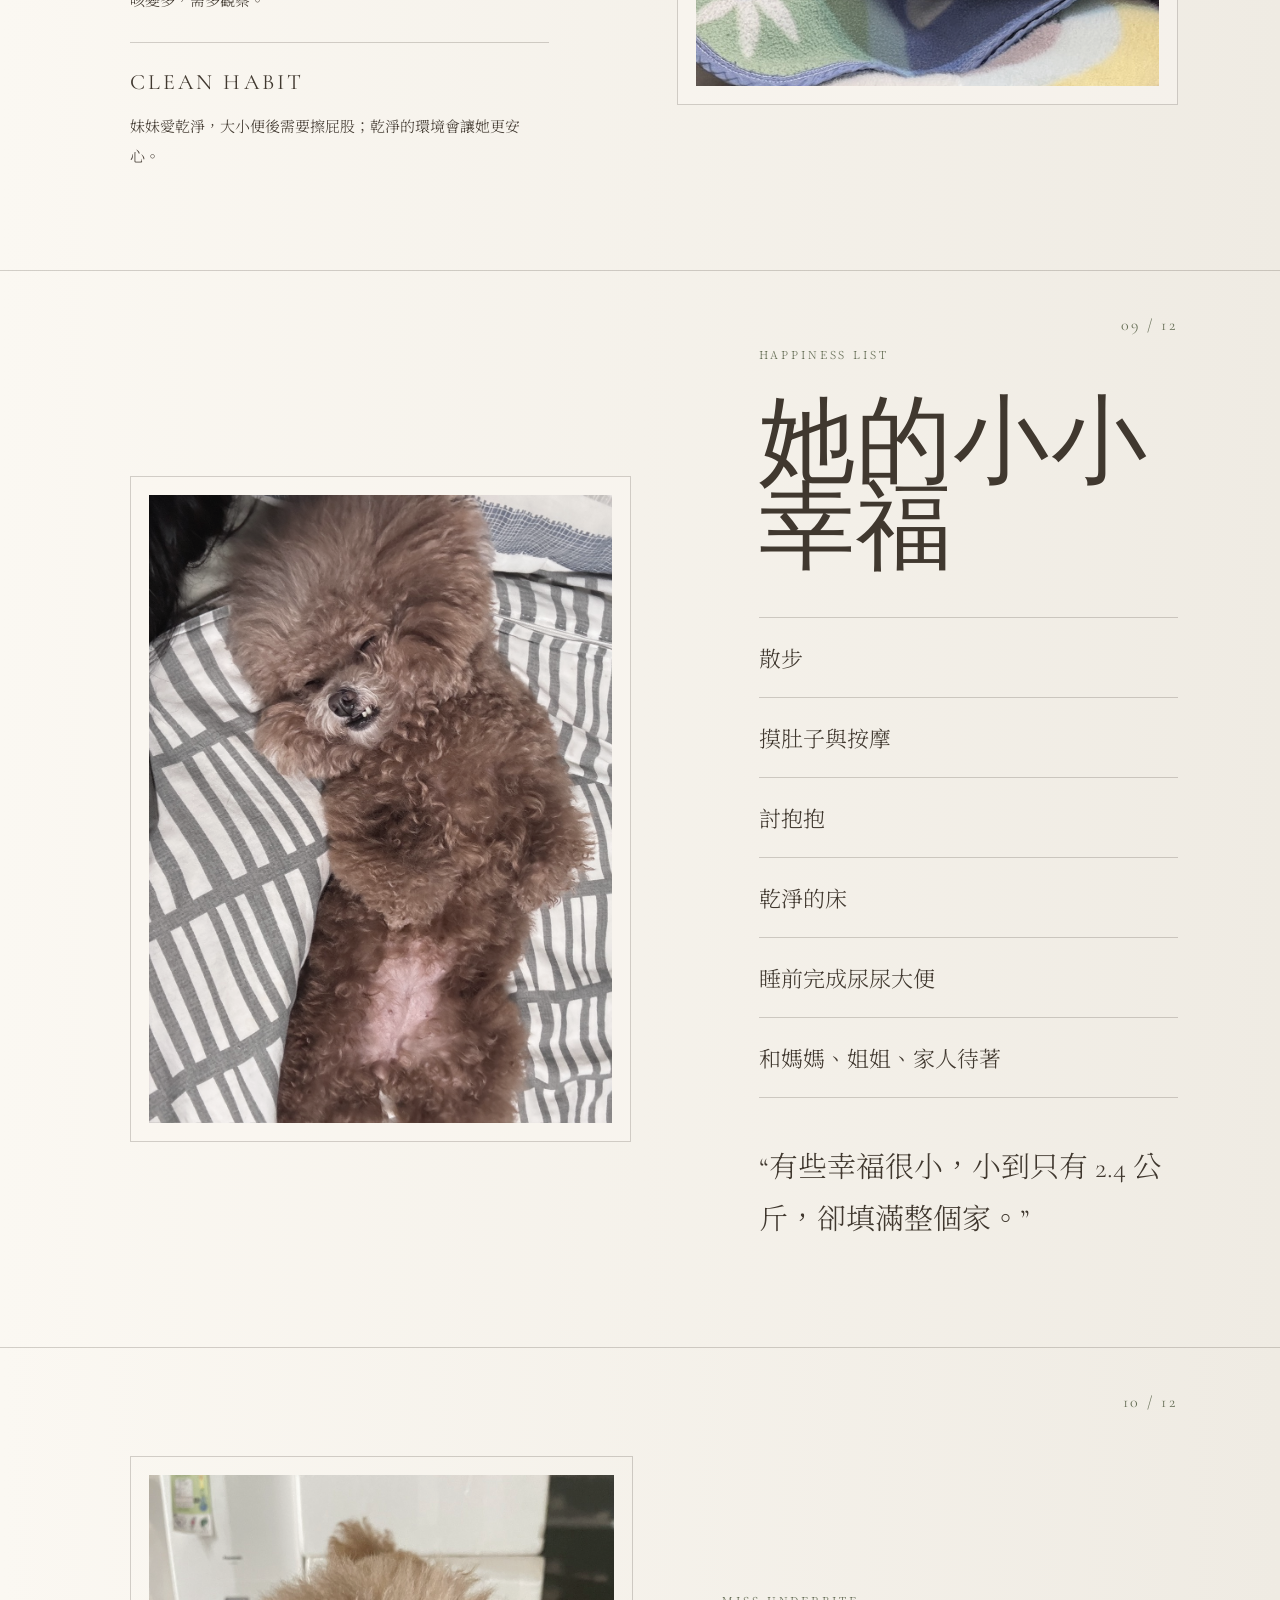
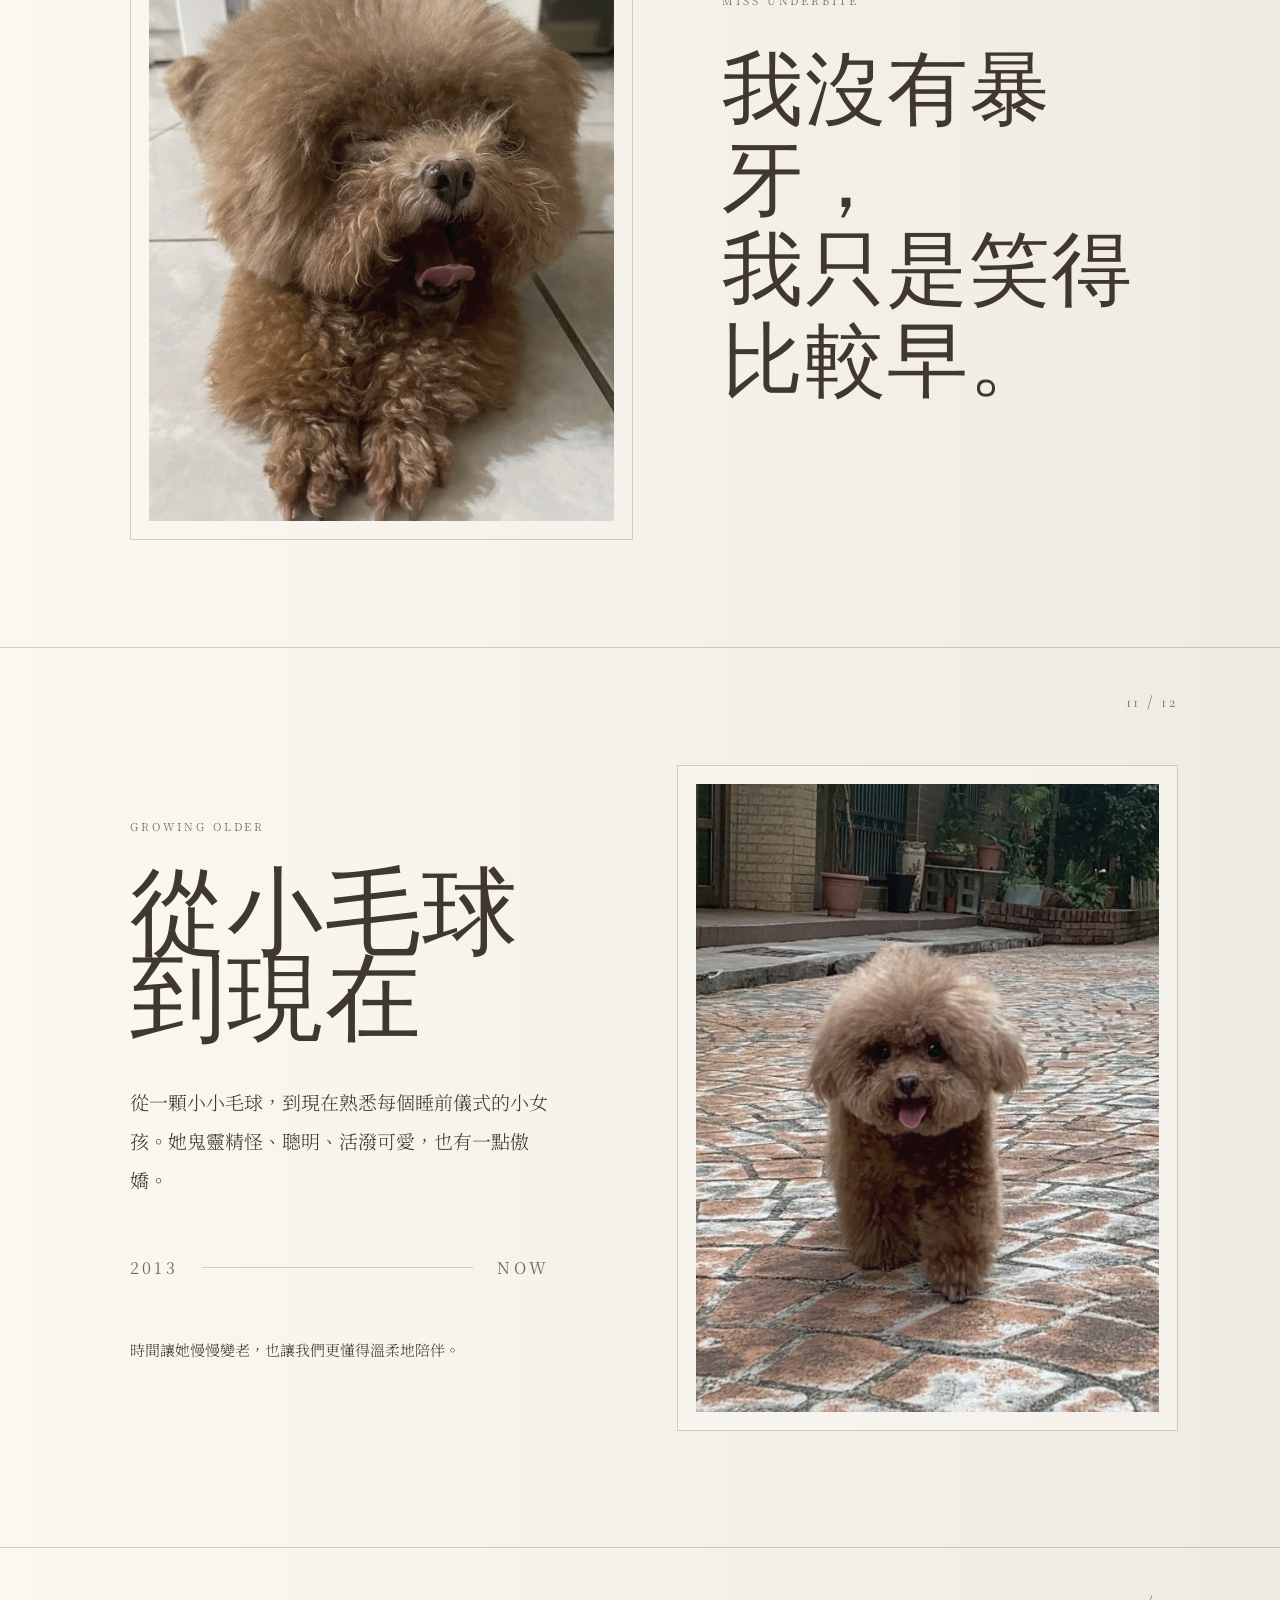
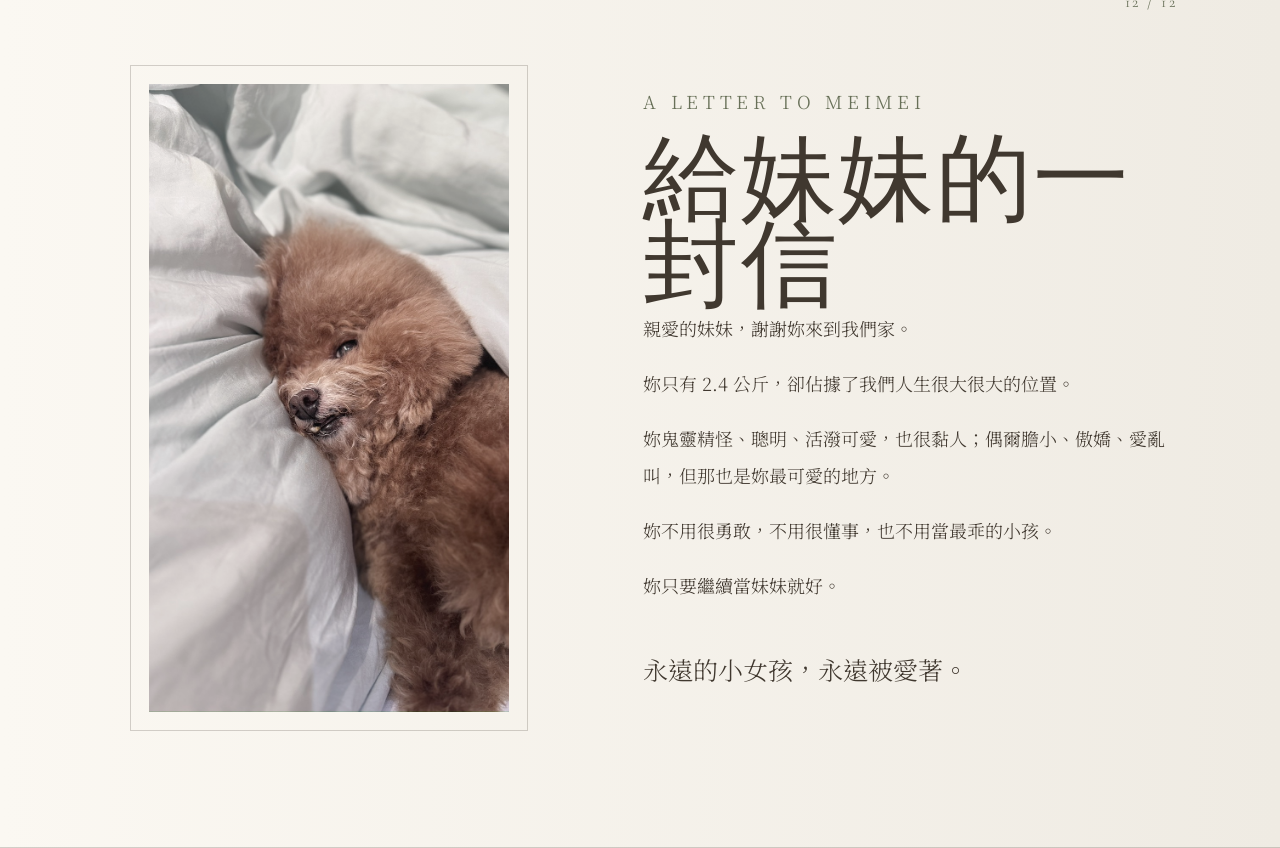
==== commit 8a11f5bc: "Revise eyes section copy" ====
--- a/index.html
+++ b/index.html
@@ -12,9 +12,9 @@
   <main id="app">
     <section class="page cover" id="cover"><div class="page-count">01 / 12</div><div class="cover-left"><p class="eyebrow">LIFE ARCHIVE</p><h1>MEIMEI</h1><p class="date">2013.11.17 — PRESENT</p><p class="zh-title">妹妹的生活照護與幸福日誌</p></div><div class="vertical-word">FOREVER LITTLE GIRL</div><figure class="hero-photo"><img src="S__35315780_0.jpg" alt="MEIMEI" /></figure><div class="intro-grid"><article><h3>ABOUT</h3><p>關於妹妹的故事，從相遇到現在的每一天。</p></article><article><h3>CARE</h3><p>眼睛、皮膚、腸胃與日常儀式的照護重點。</p></article><article><h3>LOVE</h3><p>她帶給我們的愛，勇敢又貼心的小女孩。</p></article></div></section>
     <section class="page split" id="profile"><div class="page-count">02 / 12</div><div class="copy"><p class="eyebrow">PROFILE</p><h2>About Meimei</h2><p class="lead">她不是寵物，是家裡永遠的小女孩。鬼靈精怪、聰明、活潑可愛，也很黏人；膽子有點小，偶爾傲嬌又愛亂叫。</p><div class="info-list"><div><span>NAME</span><b>MEIMEI / 妹妹</b></div><div><span>BIRTHDAY</span><b>2013.11.17</b></div><div><span>TYPE</span><b>玩具貴賓 / 紅棕色</b></div><div><span>WEIGHT</span><b>2.4 kg</b></div><div><span>STATUS</span><b>已結紮</b></div><div><span>LOVE</span><b>媽媽、姐姐；喜歡散步、討抱抱、摸肚子、按摩、和家人待著。</b></div><div><span>FEAR</span><b>蚊子、看醫生、孤獨、沒人理。</b></div><div><span>PERSONALITY</span><b>鬼靈精怪、聰明、活潑可愛、黏人、膽小；缺點是傲嬌、愛亂叫。</b></div></div></div><figure class="photo-frame"><img src="S__35315789_0.jpg" alt="MEIMEI" /></figure></section>
-    <section class="page index-page" id="care-index"><div class="page-count">03 / 12</div><p class="eyebrow">CARE INDEX</p><h2>Care Notes</h2><div class="timeline"><div><span>01</span><strong>EYES</strong><p>左眼白內障已開刀，右眼還沒開；點藥與防撞都要非常溫柔。</p></div><div><span>02</span><strong>SKIN</strong><p>皮膚敏感，潮濕下雨容易抓癢與舔身體。</p></div><div><span>03</span><strong>STOMACH</strong><p>腸胃敏感，不能亂吃，容易拉肚子和嘔吐。</p></div><div><span>04</span><strong>SAFETY</strong><p>禁止骨頭、硬零食；曾卡喉缺氧，需全家共同注意。</p></div><div><span>05</span><strong>RITUAL</strong><p>表飛鳴、魚油、點眼藥水、刷牙與睡前上廁所。</p></div></div><figure class="small-photo"><img src="LINE_ALBUM_2026529_260529_33.jpeg" alt="MEIMEI" /></figure></section>
+    <section class="page index-page" id="care-index"><div class="page-count">03 / 12</div><p class="eyebrow">CARE INDEX</p><h2>Care Notes</h2><div class="timeline"><div><span>01</span><strong>EYES</strong><p>那雙眼睛像會說話，也需要我們細細保護與追蹤。</p></div><div><span>02</span><strong>SKIN</strong><p>皮膚敏感，潮濕下雨容易抓癢與舔身體。</p></div><div><span>03</span><strong>STOMACH</strong><p>腸胃敏感，不能亂吃，容易拉肚子和嘔吐。</p></div><div><span>04</span><strong>SAFETY</strong><p>禁止骨頭、硬零食；曾卡喉缺氧，需全家共同注意。</p></div><div><span>05</span><strong>RITUAL</strong><p>表飛鳴、魚油、點眼藥水、刷牙與睡前上廁所。</p></div></div><figure class="small-photo"><img src="LINE_ALBUM_2026529_260529_33.jpeg" alt="MEIMEI" /></figure></section>
     <section class="page split reverse" id="stomach"><div class="page-count">04 / 12</div><figure class="photo-frame"><img src="S__35315773_0.jpg" alt="MEIMEI" /></figure><div class="copy"><p class="eyebrow">SENSITIVE STOMACH</p><h2>敏感腸胃小公主</h2><p class="lead">妹妹腸胃較敏感，不能亂吃東西，容易拉肚子和嘔吐。主食以皇家 LSD22 為主，偶爾加一點雞肉與菜。</p><div class="three-cols"><article><h3>AVOID</h3><p>骨頭、硬質零食、人類重口味食物、陌生零食、油膩與高鹽食物。</p></article><article><h3>OBSERVE</h3><p>軟便、拉肚子、嘔吐、食慾下降、精神變差與喝水量異常。</p></article><article><h3>CARE</h3><p>固定飲食，少量嘗試新食物；不舒服時先休息、補水並觀察。</p></article></div></div></section>
-    <section class="page split" id="eyes"><div class="page-count">05 / 12</div><div class="copy"><p class="eyebrow">BRAVE LITTLE EYES</p><h2>勇敢的小眼睛</h2><p class="lead">妹妹雙眼有白內障。左眼已開刀，右眼還沒開，需要持續追蹤與日常保護。</p><ul class="minimal-list"><li>左眼點藥水要非常輕柔，不可以粗魯拉扯眼皮，也不要碰到眼球。</li><li>開刀過的眼睛要特別注意，避免撞到家具、桌角、牆面或被碰傷。</li><li>右眼白內障尚未開刀，需多觀察視力、走路是否猶豫與眼睛狀態。</li><li>若紅腫、流淚、睜不開、揉眼或分泌物增加，需盡快回診。</li></ul></div><figure class="photo-frame"><img src="S__35315769_0.jpg" alt="MEIMEI" /></figure></section>
+    <section class="page split" id="eyes"><div class="page-count">05 / 12</div><div class="copy"><p class="eyebrow">TALKING EYES</p><h2>眼睛總是有好多喜怒哀樂</h2><p class="lead">一切舉動都逃不過妳那明亮的雙眼。那雙眼睛，好像是一張會說話的嘴巴，總能把開心、委屈、撒嬌和小脾氣都說出來。</p><ul class="minimal-list"><li>妹妹雙眼有白內障，左眼已開刀，右眼還沒開，需要持續追蹤與日常保護。</li><li>左眼點藥水要非常輕柔，不可以粗魯拉扯眼皮，也不要碰到眼球。</li><li>開刀過的眼睛要特別注意，避免撞到家具、桌角、牆面或被碰傷。</li><li>若紅腫、流淚、睜不開、揉眼或分泌物增加，需盡快回診。</li></ul></div><figure class="photo-frame"><img src="S__35315769_0.jpg" alt="MEIMEI" /></figure></section>
     <section class="page split reverse" id="skin"><div class="page-count">06 / 12</div><figure class="photo-frame"><img src="S__35315771_0.jpg" alt="MEIMEI" /></figure><div class="copy"><p class="eyebrow">SENSITIVE SKIN</p><h2>敏感肌女孩</h2><p class="lead">皮膚容易敏感。下雨、潮濕或季節轉換時，容易抓癢、舔手腳與舔身體。</p><ul class="minimal-list"><li>散步回家後擦乾四肢、腹部與身體容易潮濕的位置。</li><li>洗澡後一定要完全吹乾，環境也要保持乾爽通風。</li><li>若舔咬、抓癢或紅疹變頻繁，要留意皮膚狀況並視情況就醫。</li></ul></div></section>
     <section class="page ritual" id="ritual"><div class="page-count">07 / 12</div><p class="eyebrow">DAILY RITUAL</p><h2>Daily Care SOP</h2><div class="ritual-grid"><article><span>Morning</span><h3>早餐後</h3><p>表飛鳴。觀察食慾、精神、排便與皮膚是否抓癢。</p></article><article><span>Dinner</span><h3>晚餐後</h3><p>魚油。飲食盡量固定，不隨意更換食物。</p></article><article><span>Before Bed</span><h3>睡前儀式</h3><p>點眼藥水、刷牙、尿尿大便；晚上約 10–11 點準備睡覺。</p></article></div><figure class="wide-photo"><img src="S__35315785_0.jpg" alt="MEIMEI" /></figure></section>
     <section class="page split" id="safety"><div class="page-count">08 / 12</div><div class="copy"><p class="eyebrow">SAFETY NOTES</p><h2>安全照護守則</h2><p class="lead">她很小，所以每一個日常細節都值得被溫柔對待。家人照顧時，也要優先看這一頁。</p><div class="warning-block"><h3>NO BONES</h3><p>禁止骨頭與硬質零食。妹妹曾因骨頭零食卡到喉嚨，咳不出來、舌頭反黑，差點窒息。</p></div><div class="warning-block"><h3>AIRWAY</h3><p>氣管沒有塌陷，但比較敏感脆弱。若興奮咳嗽、呼吸急促、乾咳變多，需多觀察。</p></div><div class="warning-block"><h3>CLEAN HABIT</h3><p>妹妹愛乾淨，大小便後需要擦屁股；乾淨的環境會讓她更安心。</p></div></div><figure class="photo-frame"><img src="S__35315777_0.jpg" alt="MEIMEI" /></figure></section>
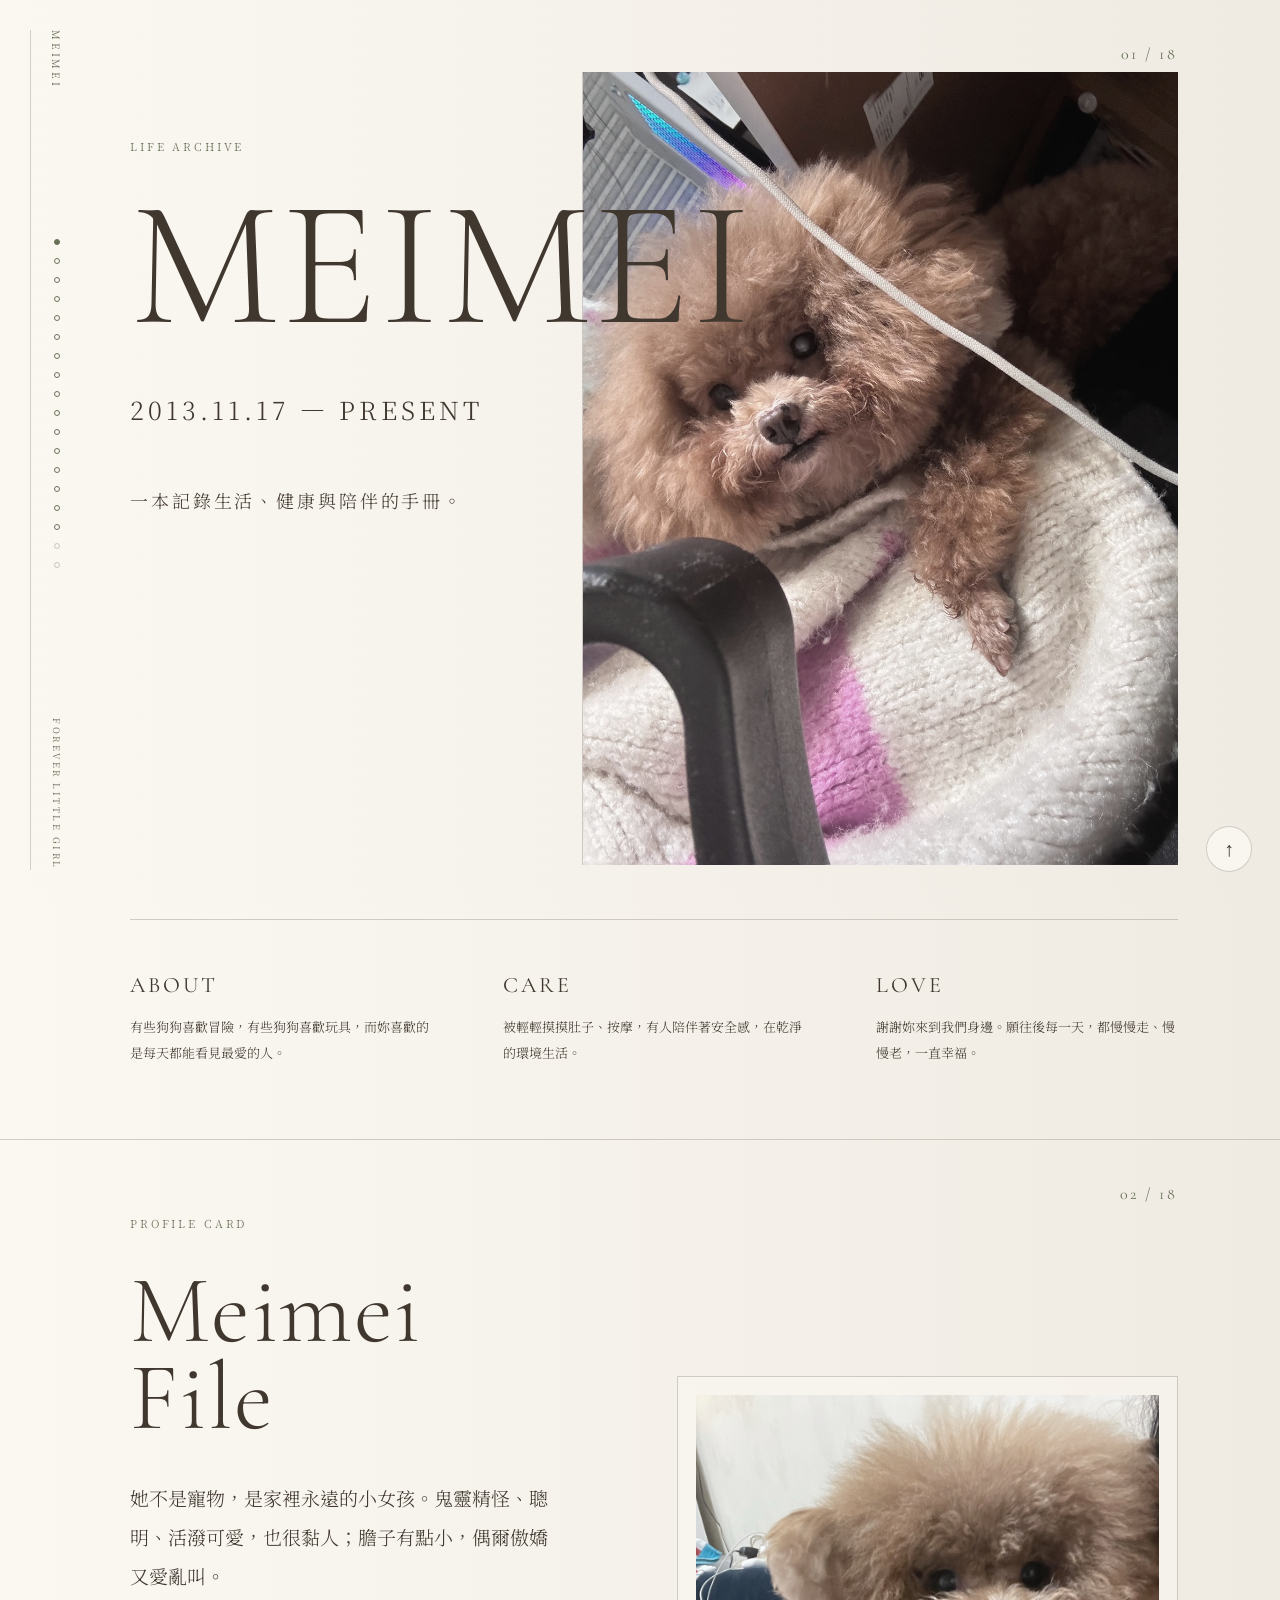
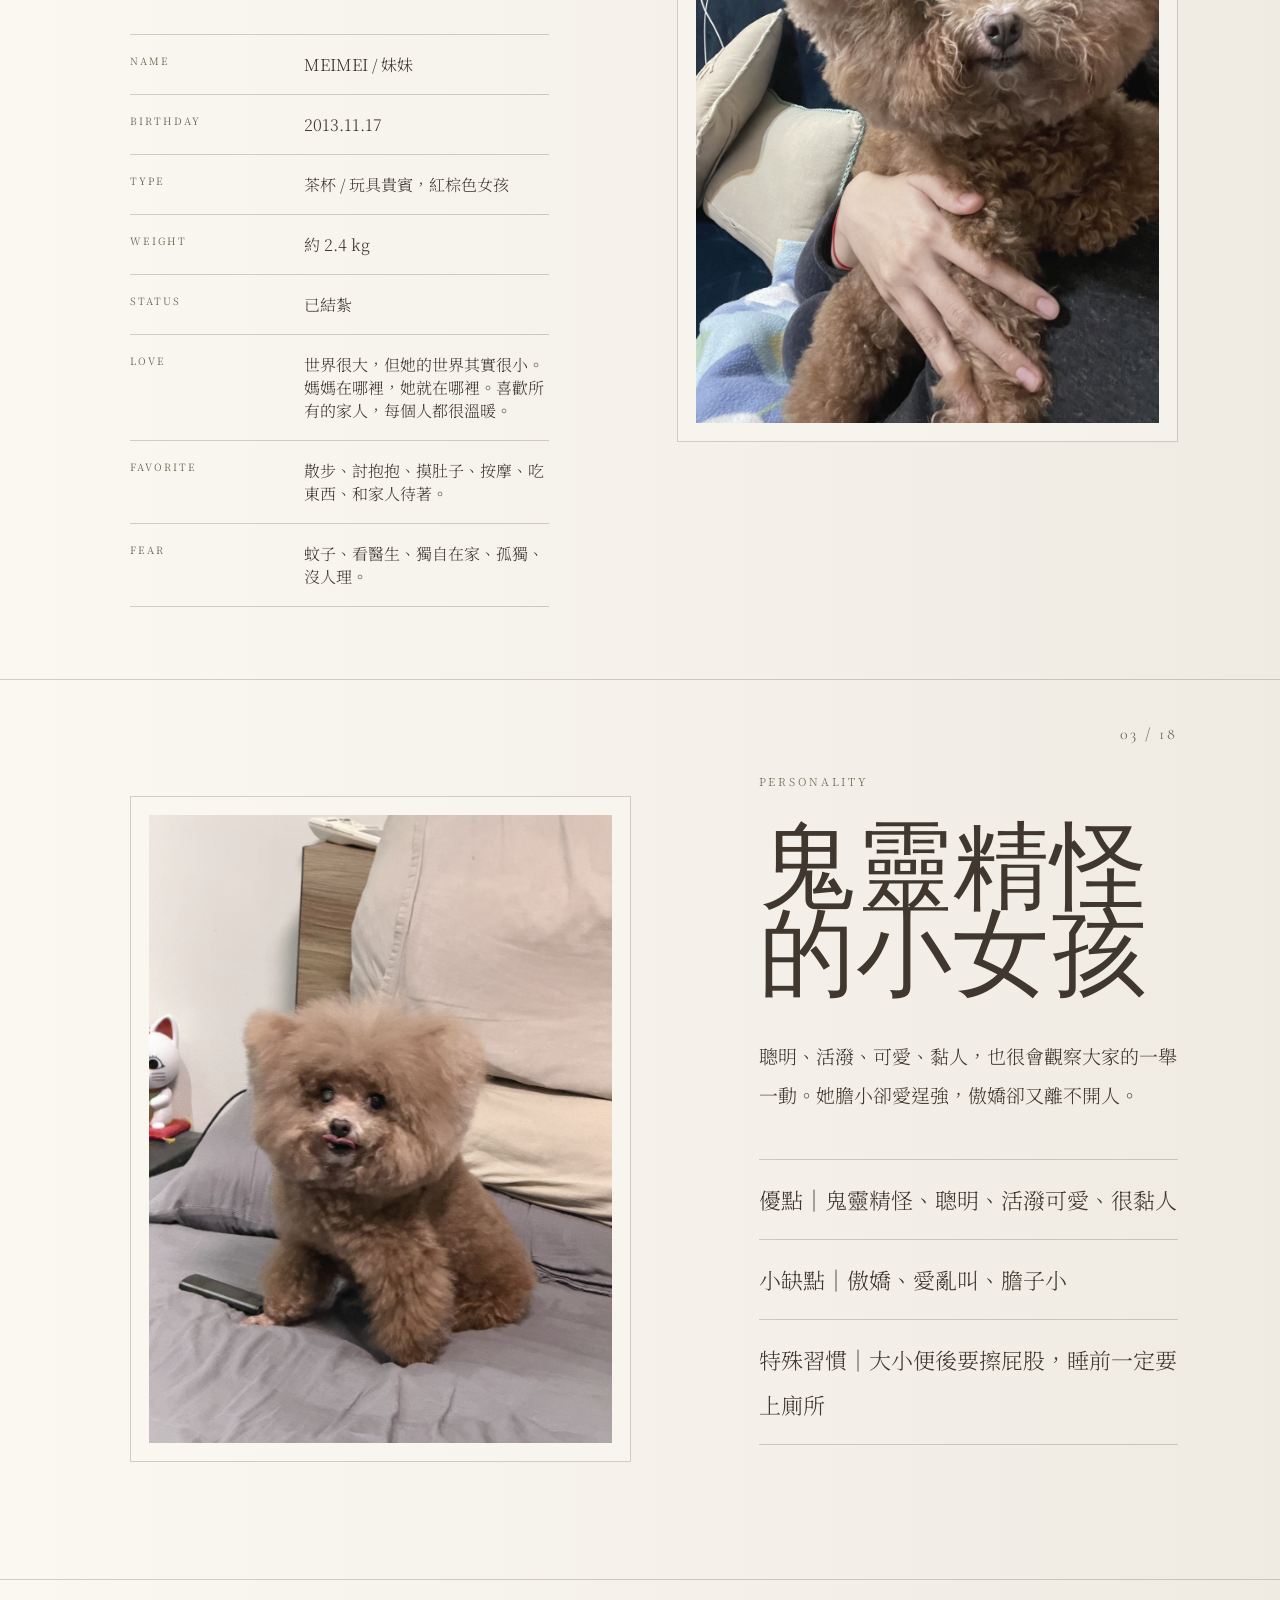
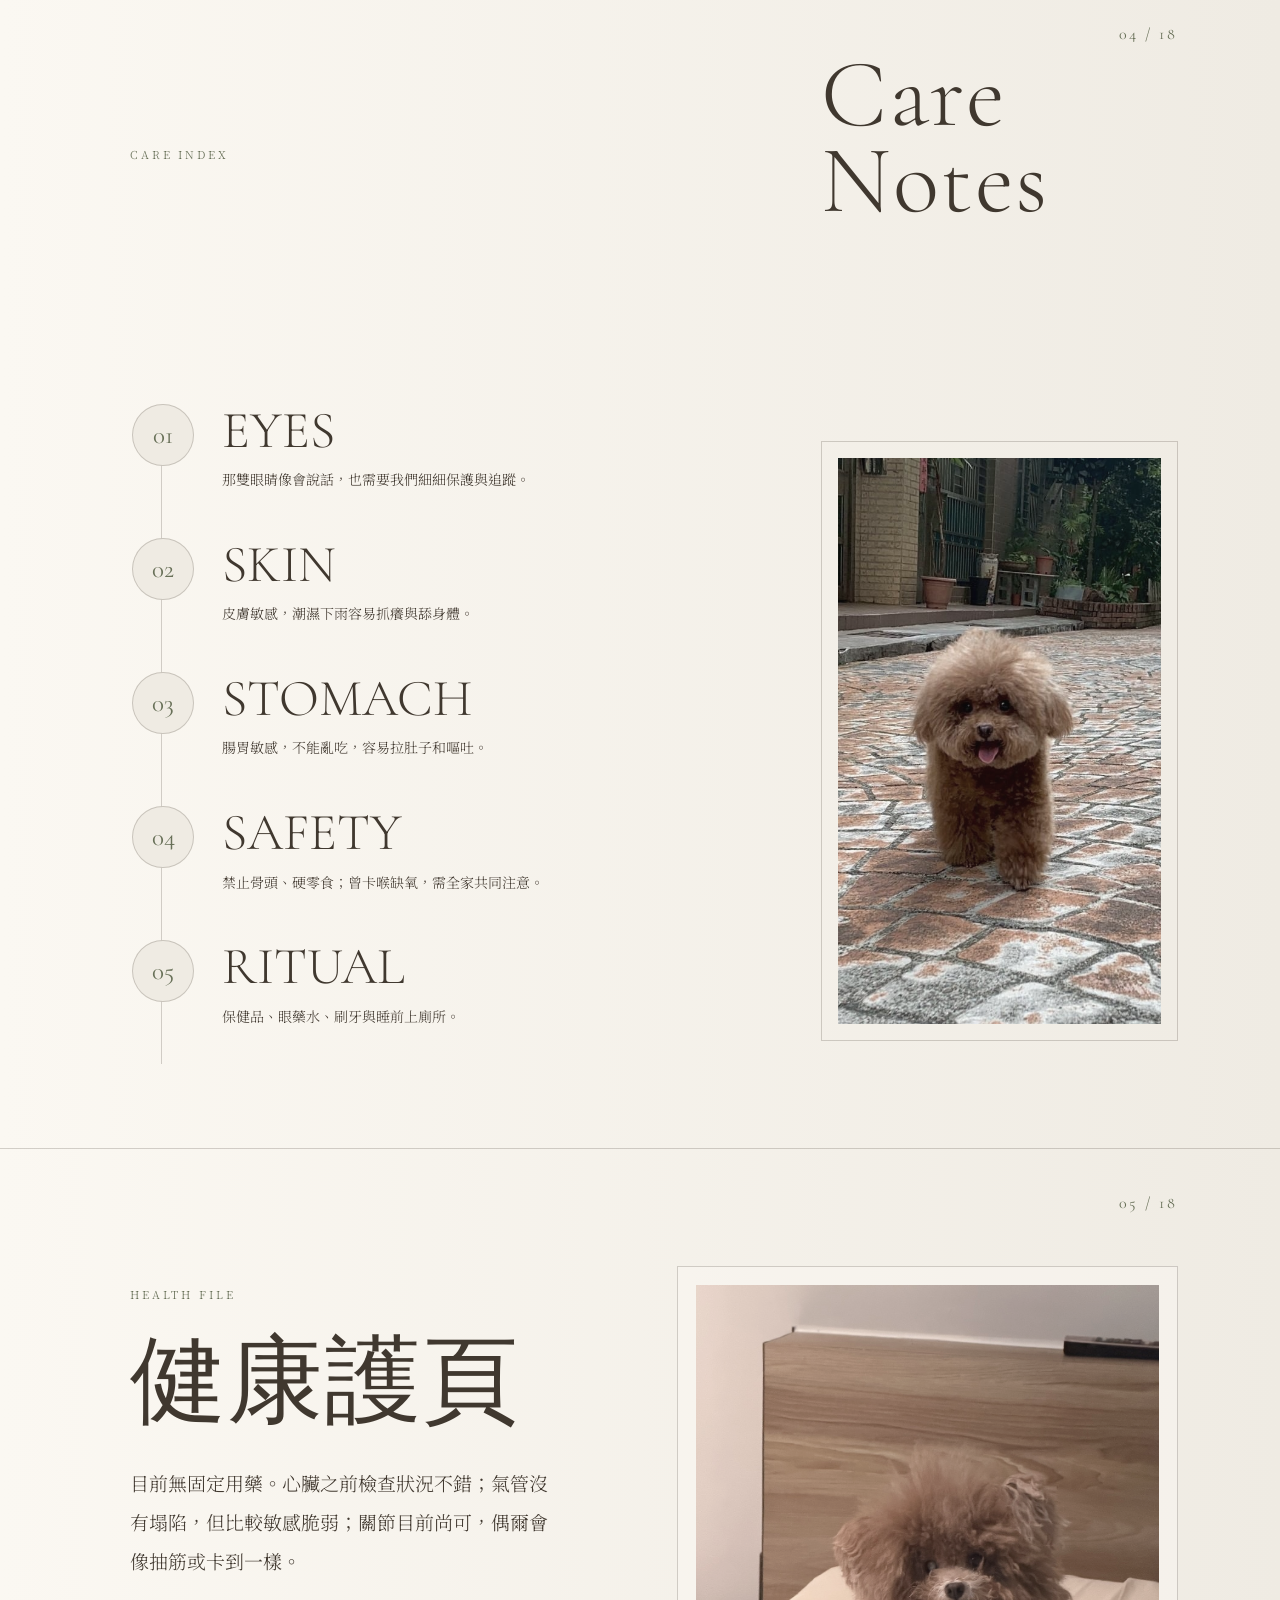
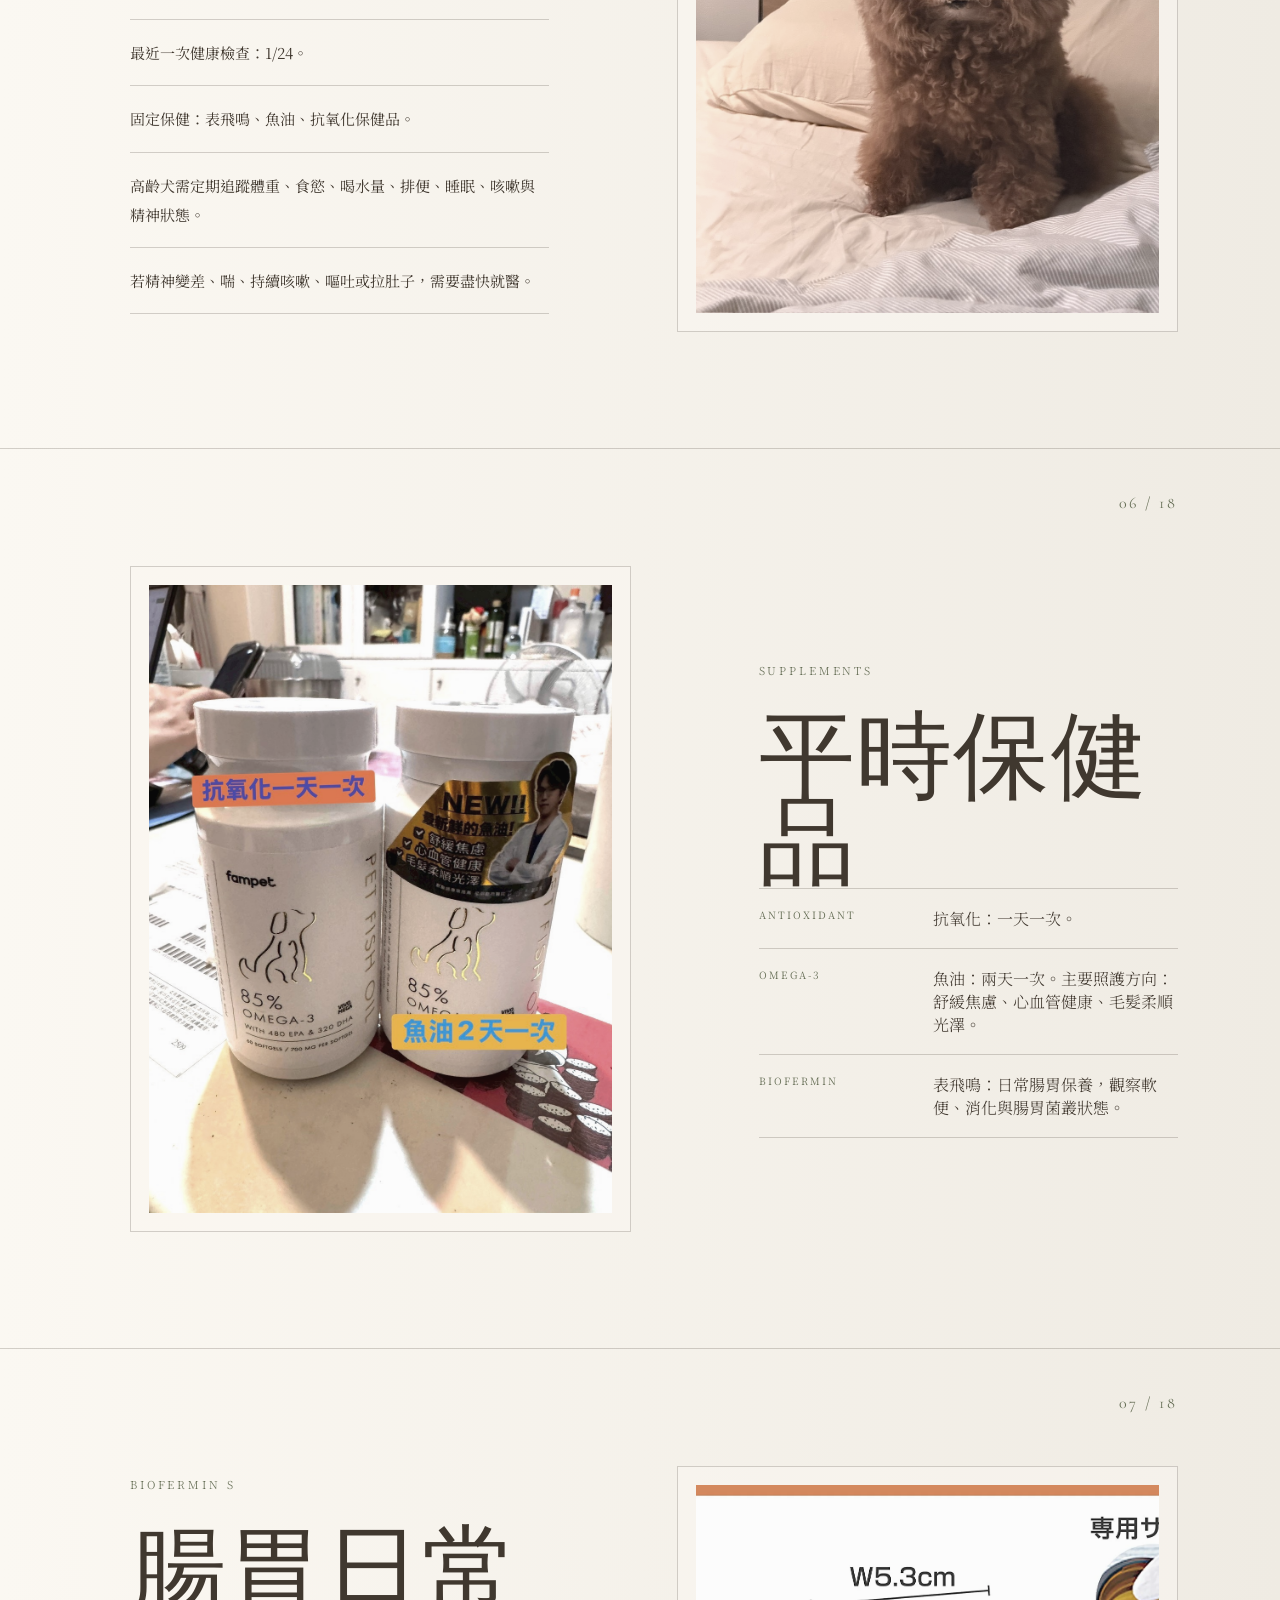
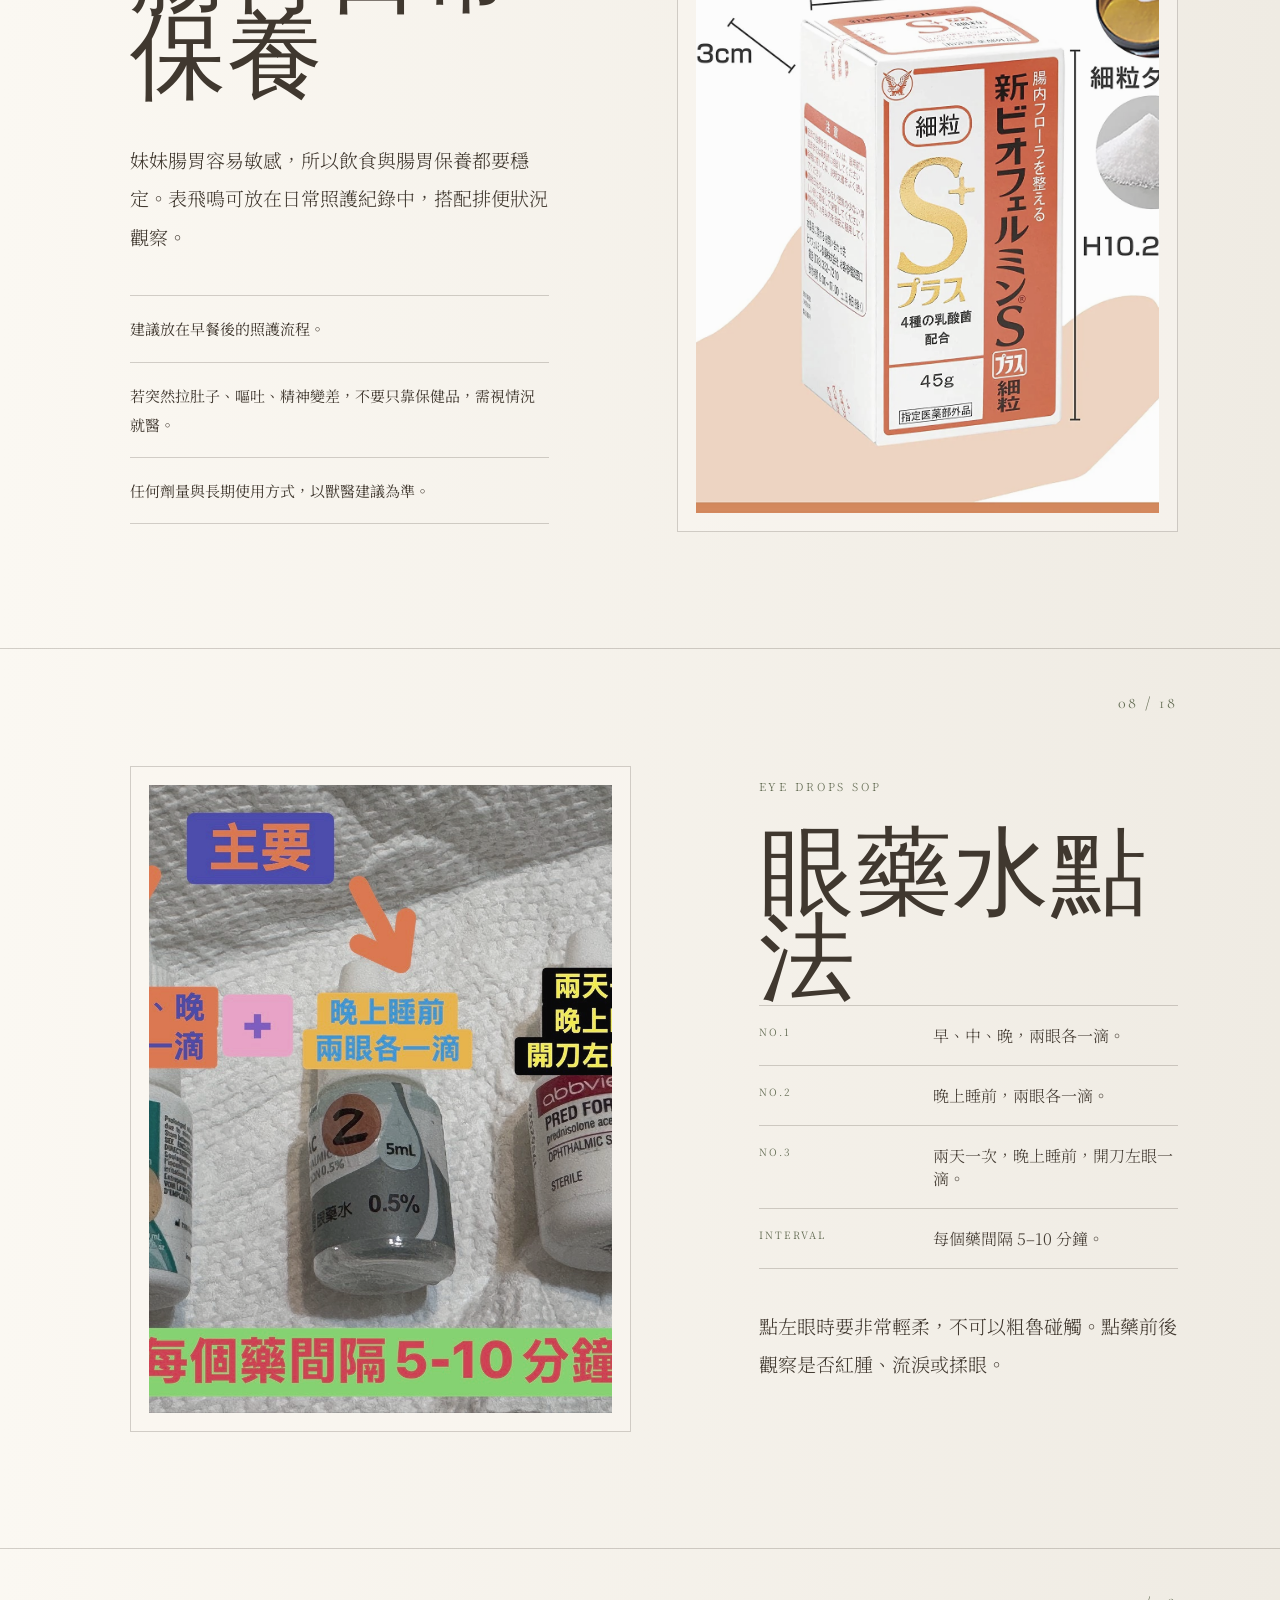
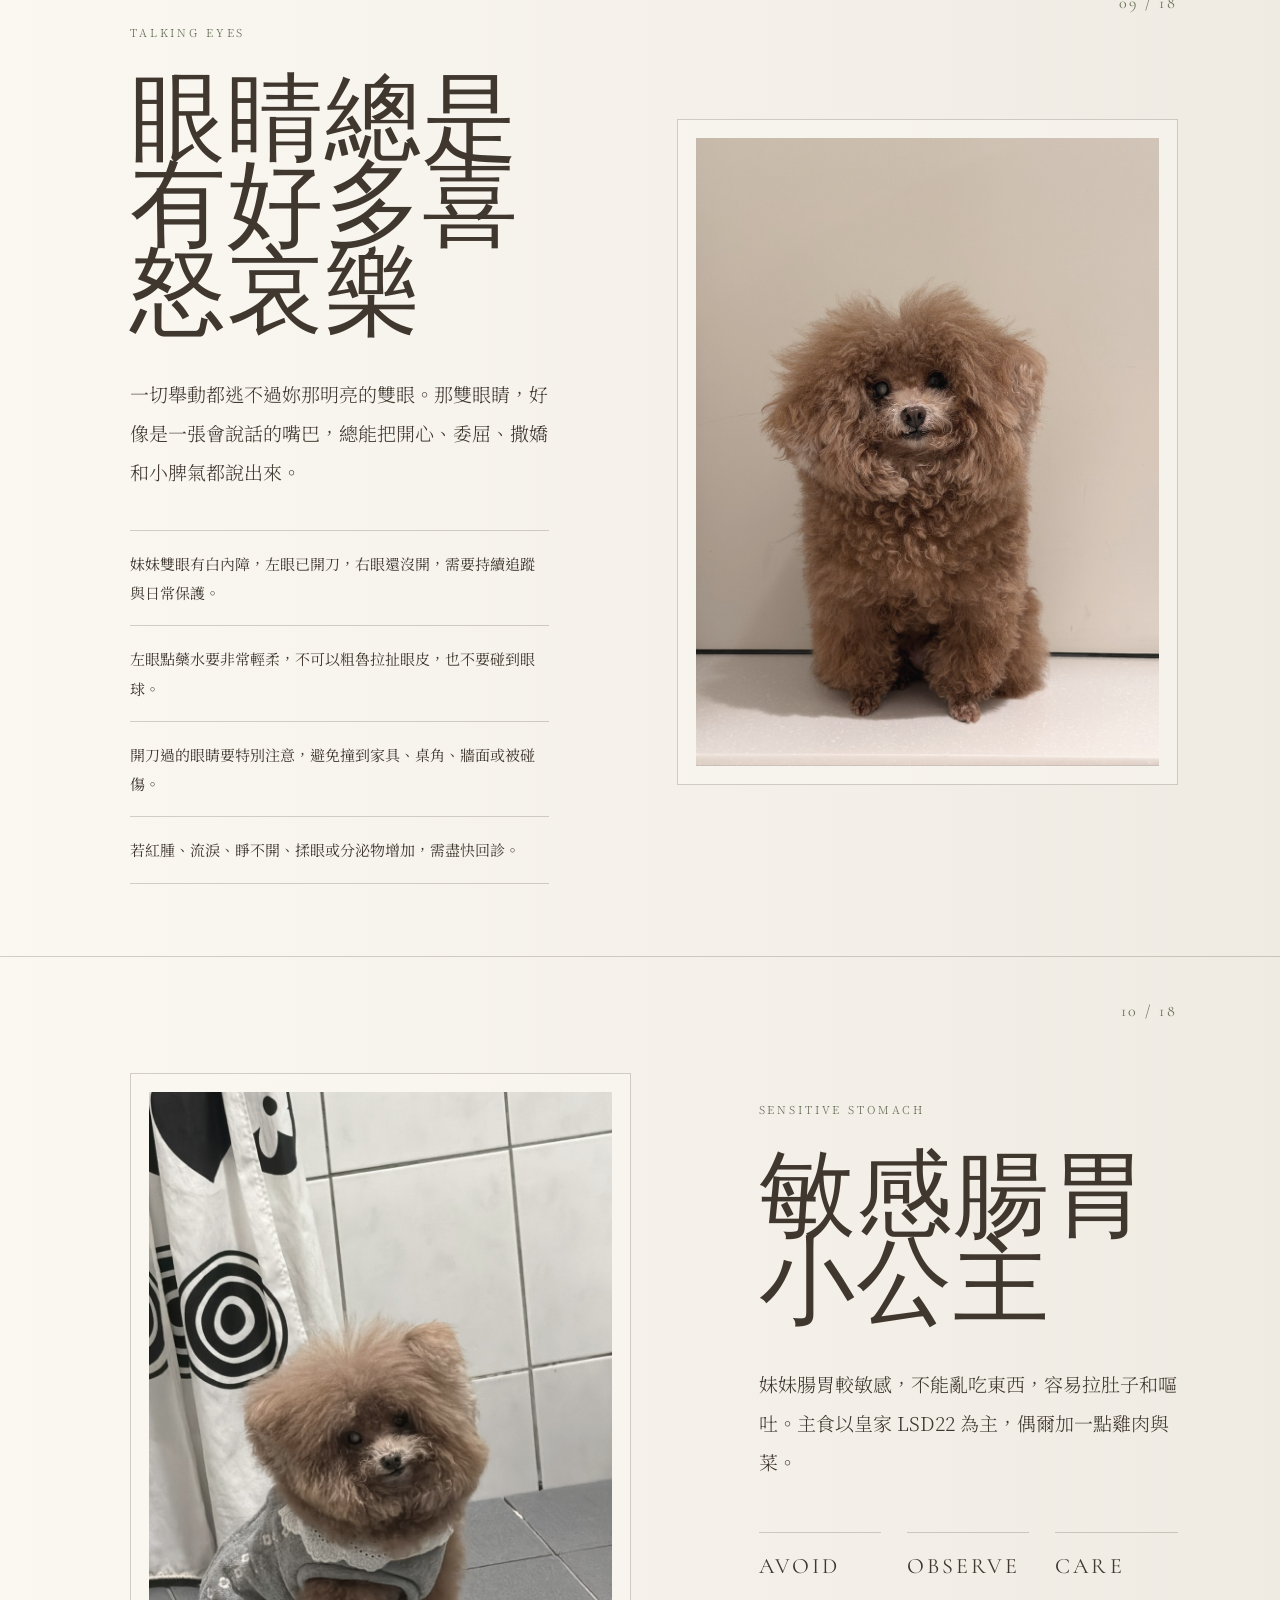
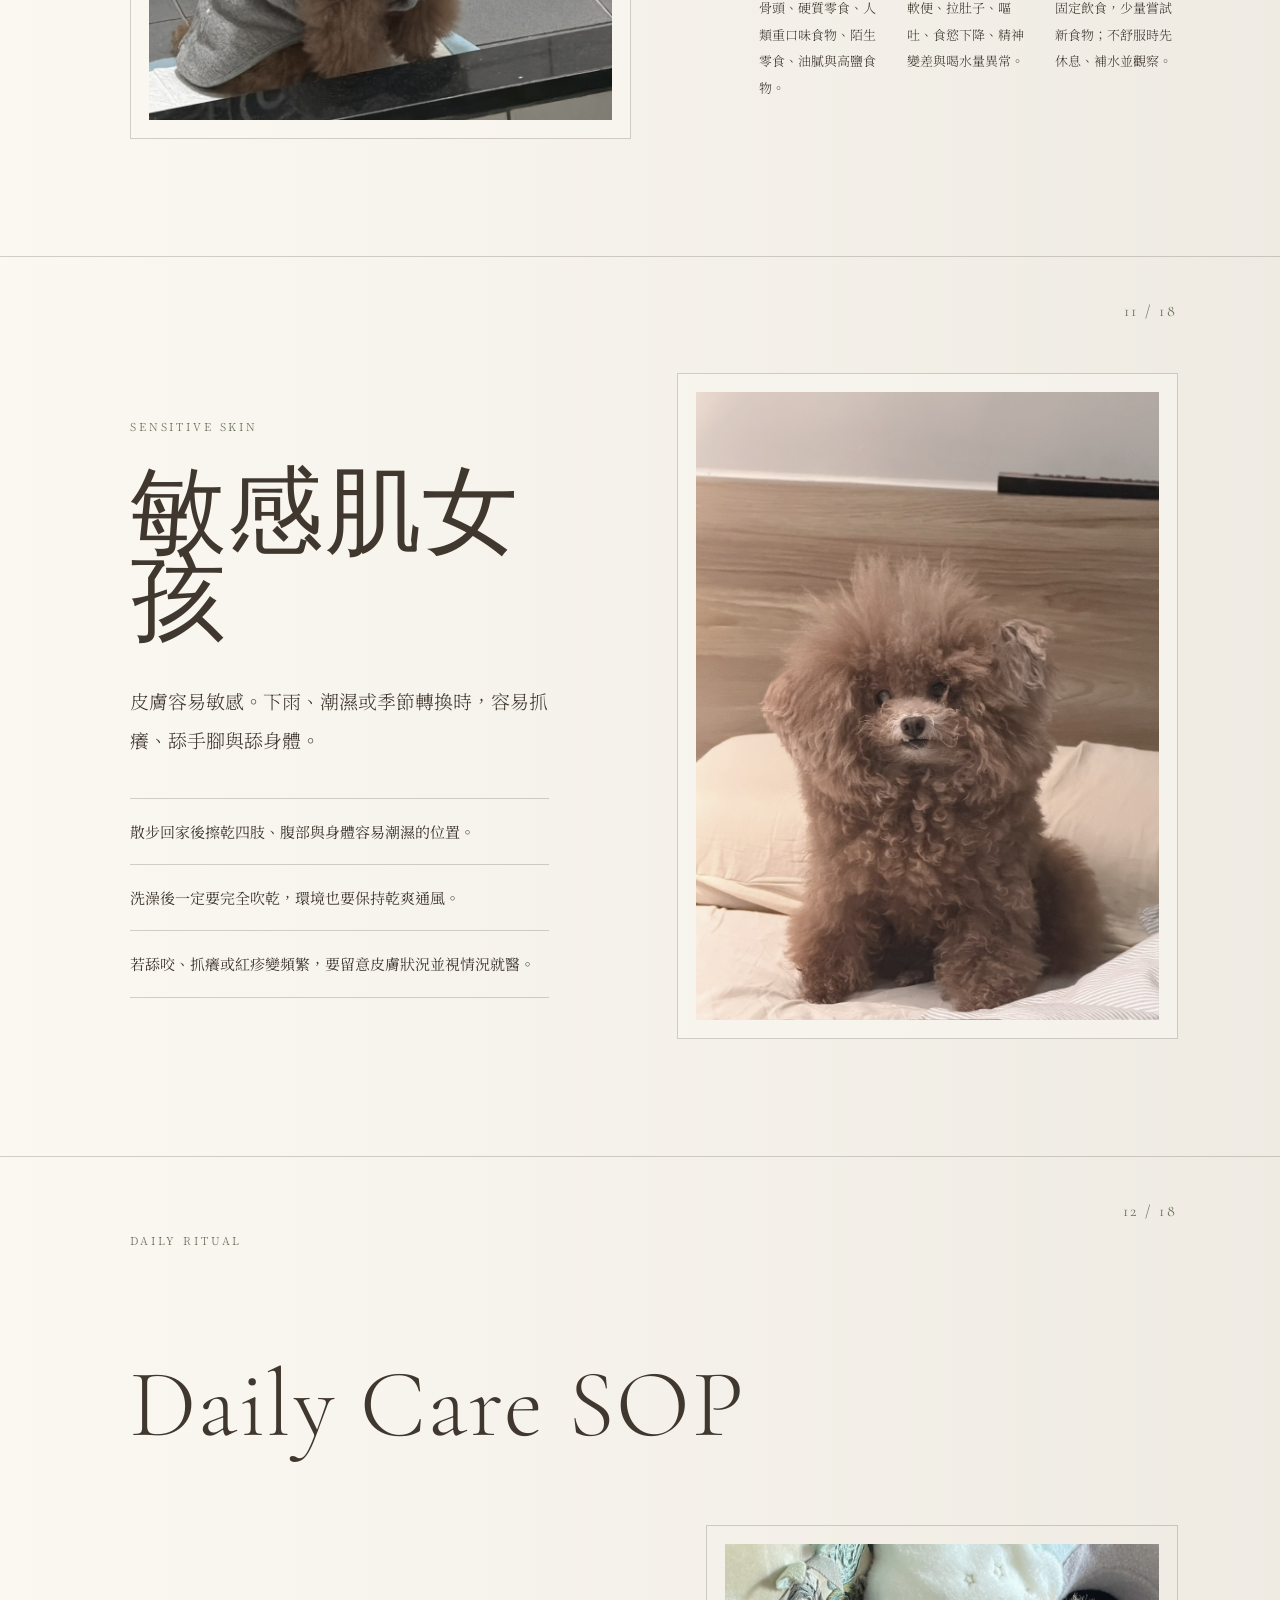
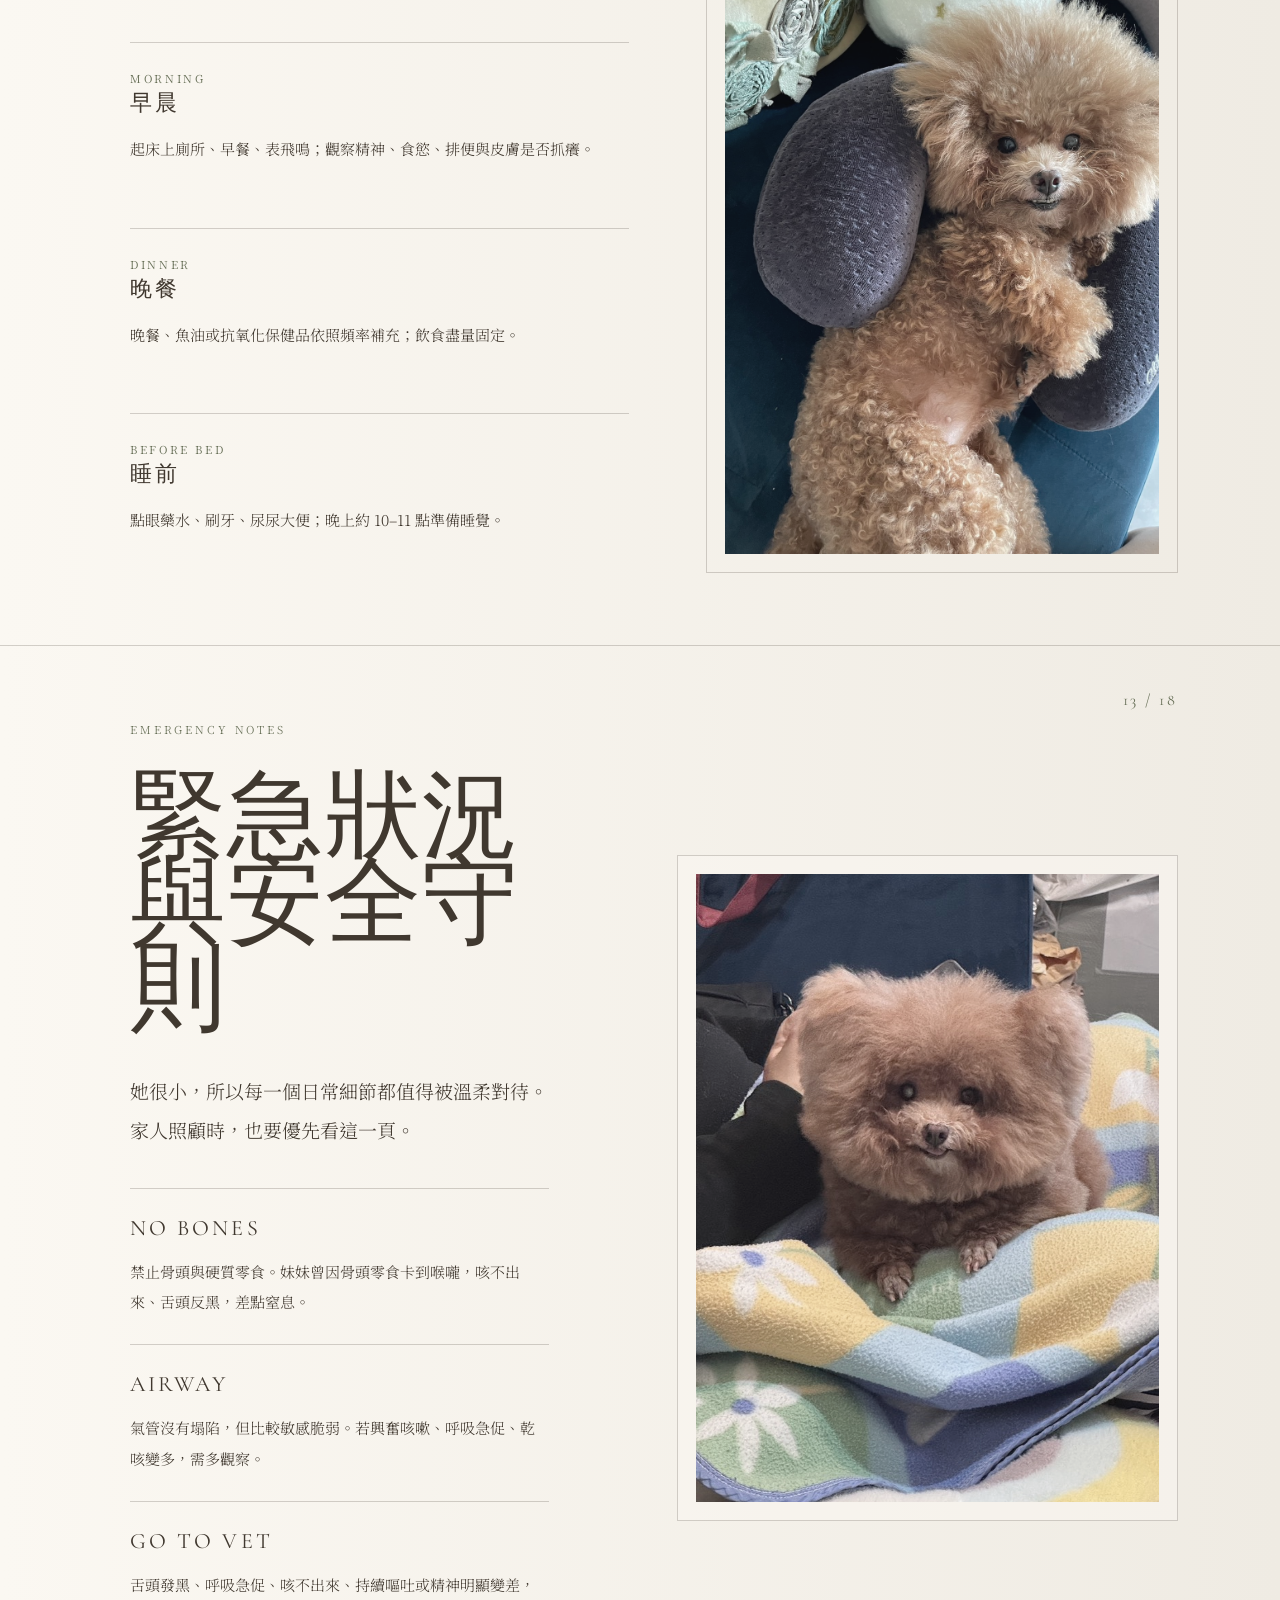
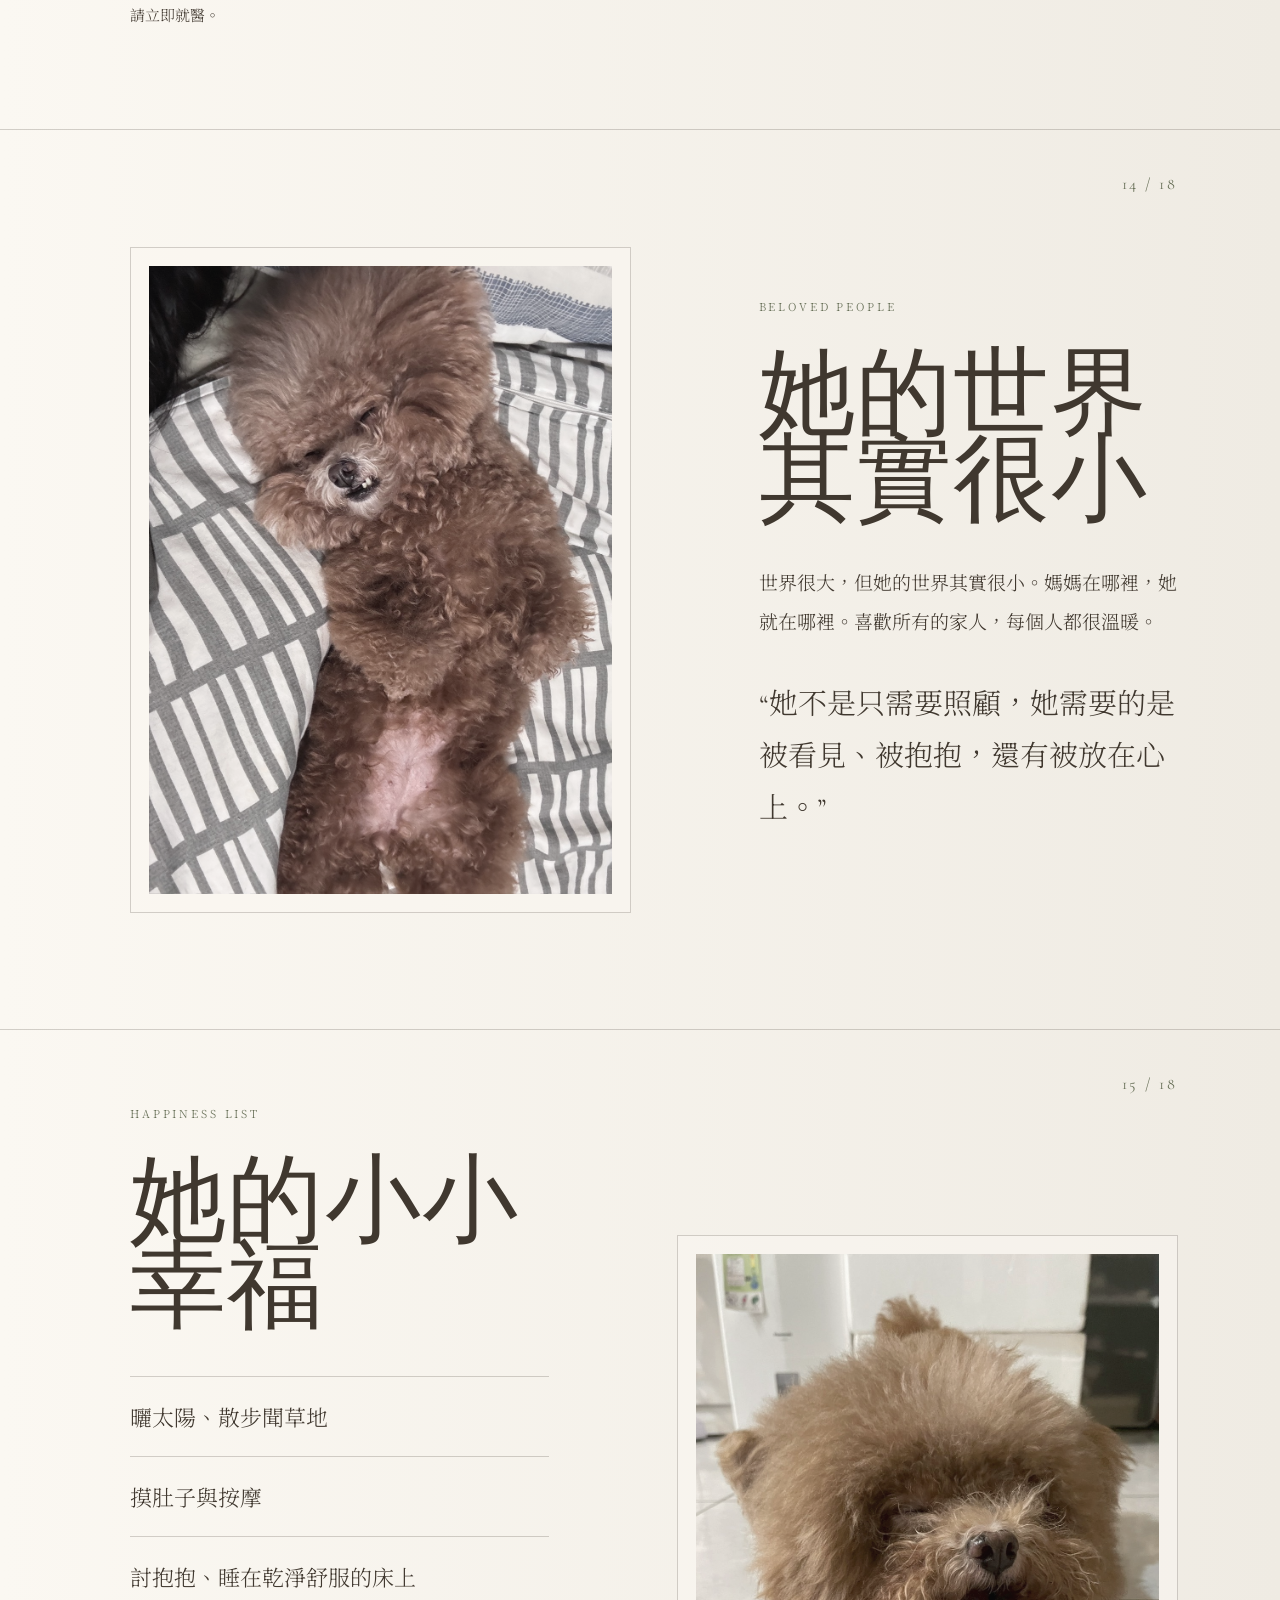
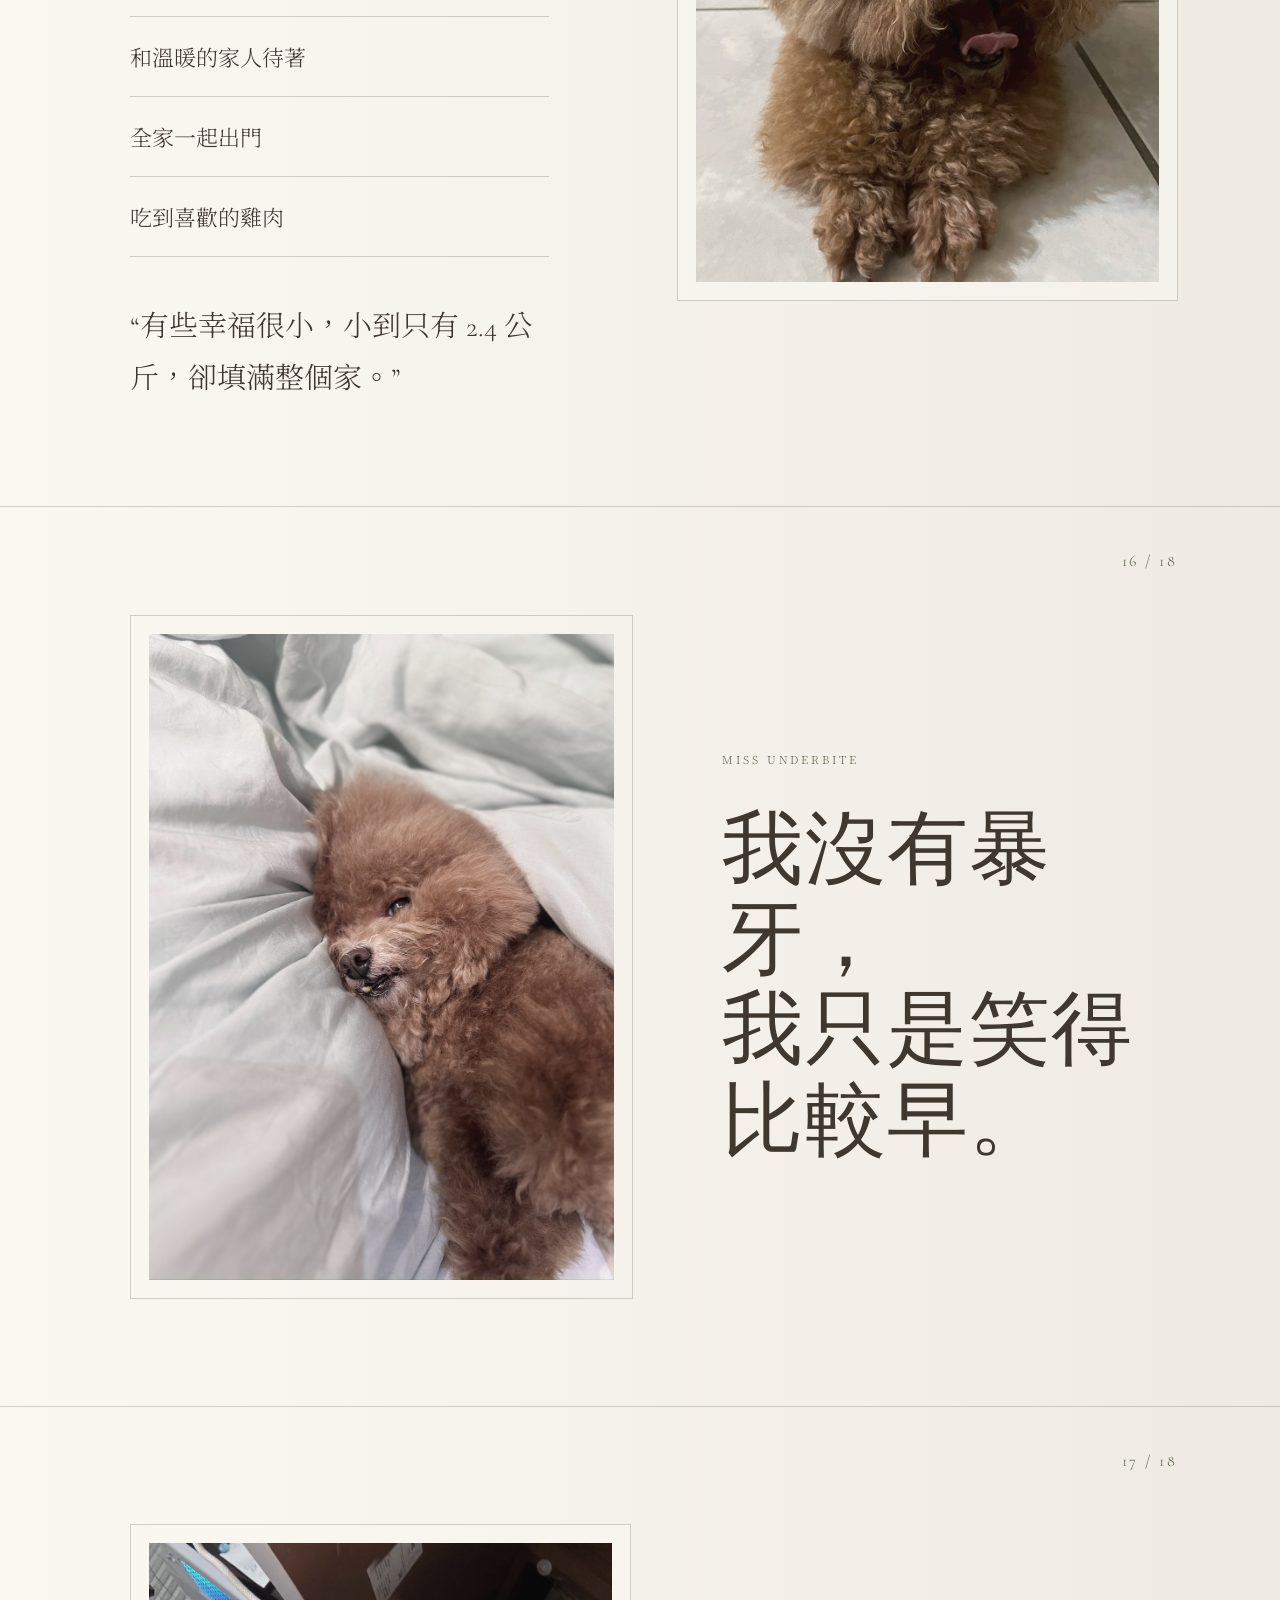
==== commit 77ee1cc3: "Expand to complete 18-page care archive" ====
--- a/index.html
+++ b/index.html
@@ -10,18 +10,24 @@
   <div class="grain"></div>
   <aside class="side-nav"><div class="brand-mini">MEIMEI</div><nav id="dots"></nav><div class="side-caption">FOREVER LITTLE GIRL</div></aside>
   <main id="app">
-    <section class="page cover" id="cover"><div class="page-count">01 / 12</div><div class="cover-left"><p class="eyebrow">LIFE ARCHIVE</p><h1>MEIMEI</h1><p class="date">2013.11.17 — PRESENT</p><p class="zh-title">妹妹的生活照護與幸福日誌</p></div><div class="vertical-word">FOREVER LITTLE GIRL</div><figure class="hero-photo"><img src="S__35315780_0.jpg" alt="MEIMEI" /></figure><div class="intro-grid"><article><h3>ABOUT</h3><p>關於妹妹的故事，從相遇到現在的每一天。</p></article><article><h3>CARE</h3><p>眼睛、皮膚、腸胃與日常儀式的照護重點。</p></article><article><h3>LOVE</h3><p>她帶給我們的愛，勇敢又貼心的小女孩。</p></article></div></section>
-    <section class="page split" id="profile"><div class="page-count">02 / 12</div><div class="copy"><p class="eyebrow">PROFILE</p><h2>About Meimei</h2><p class="lead">她不是寵物，是家裡永遠的小女孩。鬼靈精怪、聰明、活潑可愛，也很黏人；膽子有點小，偶爾傲嬌又愛亂叫。</p><div class="info-list"><div><span>NAME</span><b>MEIMEI / 妹妹</b></div><div><span>BIRTHDAY</span><b>2013.11.17</b></div><div><span>TYPE</span><b>玩具貴賓 / 紅棕色</b></div><div><span>WEIGHT</span><b>2.4 kg</b></div><div><span>STATUS</span><b>已結紮</b></div><div><span>LOVE</span><b>媽媽、姐姐；喜歡散步、討抱抱、摸肚子、按摩、和家人待著。</b></div><div><span>FEAR</span><b>蚊子、看醫生、孤獨、沒人理。</b></div><div><span>PERSONALITY</span><b>鬼靈精怪、聰明、活潑可愛、黏人、膽小；缺點是傲嬌、愛亂叫。</b></div></div></div><figure class="photo-frame"><img src="S__35315789_0.jpg" alt="MEIMEI" /></figure></section>
-    <section class="page index-page" id="care-index"><div class="page-count">03 / 12</div><p class="eyebrow">CARE INDEX</p><h2>Care Notes</h2><div class="timeline"><div><span>01</span><strong>EYES</strong><p>那雙眼睛像會說話，也需要我們細細保護與追蹤。</p></div><div><span>02</span><strong>SKIN</strong><p>皮膚敏感，潮濕下雨容易抓癢與舔身體。</p></div><div><span>03</span><strong>STOMACH</strong><p>腸胃敏感，不能亂吃，容易拉肚子和嘔吐。</p></div><div><span>04</span><strong>SAFETY</strong><p>禁止骨頭、硬零食；曾卡喉缺氧，需全家共同注意。</p></div><div><span>05</span><strong>RITUAL</strong><p>表飛鳴、魚油、點眼藥水、刷牙與睡前上廁所。</p></div></div><figure class="small-photo"><img src="LINE_ALBUM_2026529_260529_33.jpeg" alt="MEIMEI" /></figure></section>
-    <section class="page split reverse" id="stomach"><div class="page-count">04 / 12</div><figure class="photo-frame"><img src="S__35315773_0.jpg" alt="MEIMEI" /></figure><div class="copy"><p class="eyebrow">SENSITIVE STOMACH</p><h2>敏感腸胃小公主</h2><p class="lead">妹妹腸胃較敏感，不能亂吃東西，容易拉肚子和嘔吐。主食以皇家 LSD22 為主，偶爾加一點雞肉與菜。</p><div class="three-cols"><article><h3>AVOID</h3><p>骨頭、硬質零食、人類重口味食物、陌生零食、油膩與高鹽食物。</p></article><article><h3>OBSERVE</h3><p>軟便、拉肚子、嘔吐、食慾下降、精神變差與喝水量異常。</p></article><article><h3>CARE</h3><p>固定飲食，少量嘗試新食物；不舒服時先休息、補水並觀察。</p></article></div></div></section>
-    <section class="page split" id="eyes"><div class="page-count">05 / 12</div><div class="copy"><p class="eyebrow">TALKING EYES</p><h2>眼睛總是有好多喜怒哀樂</h2><p class="lead">一切舉動都逃不過妳那明亮的雙眼。那雙眼睛，好像是一張會說話的嘴巴，總能把開心、委屈、撒嬌和小脾氣都說出來。</p><ul class="minimal-list"><li>妹妹雙眼有白內障，左眼已開刀，右眼還沒開，需要持續追蹤與日常保護。</li><li>左眼點藥水要非常輕柔，不可以粗魯拉扯眼皮，也不要碰到眼球。</li><li>開刀過的眼睛要特別注意，避免撞到家具、桌角、牆面或被碰傷。</li><li>若紅腫、流淚、睜不開、揉眼或分泌物增加，需盡快回診。</li></ul></div><figure class="photo-frame"><img src="S__35315769_0.jpg" alt="MEIMEI" /></figure></section>
-    <section class="page split reverse" id="skin"><div class="page-count">06 / 12</div><figure class="photo-frame"><img src="S__35315771_0.jpg" alt="MEIMEI" /></figure><div class="copy"><p class="eyebrow">SENSITIVE SKIN</p><h2>敏感肌女孩</h2><p class="lead">皮膚容易敏感。下雨、潮濕或季節轉換時，容易抓癢、舔手腳與舔身體。</p><ul class="minimal-list"><li>散步回家後擦乾四肢、腹部與身體容易潮濕的位置。</li><li>洗澡後一定要完全吹乾，環境也要保持乾爽通風。</li><li>若舔咬、抓癢或紅疹變頻繁，要留意皮膚狀況並視情況就醫。</li></ul></div></section>
-    <section class="page ritual" id="ritual"><div class="page-count">07 / 12</div><p class="eyebrow">DAILY RITUAL</p><h2>Daily Care SOP</h2><div class="ritual-grid"><article><span>Morning</span><h3>早餐後</h3><p>表飛鳴。觀察食慾、精神、排便與皮膚是否抓癢。</p></article><article><span>Dinner</span><h3>晚餐後</h3><p>魚油。飲食盡量固定，不隨意更換食物。</p></article><article><span>Before Bed</span><h3>睡前儀式</h3><p>點眼藥水、刷牙、尿尿大便；晚上約 10–11 點準備睡覺。</p></article></div><figure class="wide-photo"><img src="S__35315785_0.jpg" alt="MEIMEI" /></figure></section>
-    <section class="page split" id="safety"><div class="page-count">08 / 12</div><div class="copy"><p class="eyebrow">SAFETY NOTES</p><h2>安全照護守則</h2><p class="lead">她很小，所以每一個日常細節都值得被溫柔對待。家人照顧時，也要優先看這一頁。</p><div class="warning-block"><h3>NO BONES</h3><p>禁止骨頭與硬質零食。妹妹曾因骨頭零食卡到喉嚨，咳不出來、舌頭反黑，差點窒息。</p></div><div class="warning-block"><h3>AIRWAY</h3><p>氣管沒有塌陷，但比較敏感脆弱。若興奮咳嗽、呼吸急促、乾咳變多，需多觀察。</p></div><div class="warning-block"><h3>CLEAN HABIT</h3><p>妹妹愛乾淨，大小便後需要擦屁股；乾淨的環境會讓她更安心。</p></div></div><figure class="photo-frame"><img src="S__35315777_0.jpg" alt="MEIMEI" /></figure></section>
-    <section class="page split reverse" id="happiness"><div class="page-count">09 / 12</div><figure class="photo-frame"><img src="S__35315774_0.jpg" alt="MEIMEI" /></figure><div class="copy"><p class="eyebrow">HAPPINESS LIST</p><h2>她的小小幸福</h2><div class="list-lines"><p>散步</p><p>摸肚子與按摩</p><p>討抱抱</p><p>乾淨的床</p><p>睡前完成尿尿大便</p><p>和媽媽、姐姐、家人待著</p></div><p class="quote">“有些幸福很小，小到只有 2.4 公斤，卻填滿整個家。”</p></div></section>
-    <section class="page statement" id="underbite"><div class="page-count">10 / 12</div><figure class="statement-photo"><img src="LINE_ALBUM_2026529_260529_6.jpg" alt="MEIMEI" /></figure><div class="statement-copy"><p class="eyebrow">MISS UNDERBITE</p><h2>我沒有暴牙，<br>我只是笑得比較早。</h2></div></section>
-    <section class="page split" id="growing"><div class="page-count">11 / 12</div><div class="copy"><p class="eyebrow">GROWING OLDER</p><h2>從小毛球到現在</h2><p class="lead">從一顆小小毛球，到現在熟悉每個睡前儀式的小女孩。她鬼靈精怪、聰明、活潑可愛，也有一點傲嬌。</p><div class="year-line"><span>2013</span><i></i><span>NOW</span></div><p>時間讓她慢慢變老，也讓我們更懂得溫柔地陪伴。</p></div><figure class="photo-frame"><img src="LINE_ALBUM_2026529_260529_33.jpeg" alt="MEIMEI" /></figure></section>
-    <section class="page letter" id="letter"><div class="page-count">12 / 12</div><figure class="letter-photo"><img src="S__35315776_0.jpg" alt="MEIMEI" /></figure><div class="letter-copy"><p class="eyebrow">A LETTER TO MEIMEI</p><h2>給妹妹的一封信</h2><p>親愛的妹妹，謝謝妳來到我們家。</p><p>妳只有 2.4 公斤，卻佔據了我們人生很大很大的位置。</p><p>妳鬼靈精怪、聰明、活潑可愛，也很黏人；偶爾膽小、傲嬌、愛亂叫，但那也是妳最可愛的地方。</p><p>妳不用很勇敢，不用很懂事，也不用當最乖的小孩。</p><p>妳只要繼續當妹妹就好。</p><p class="ending">永遠的小女孩，永遠被愛著。</p></div></section>
+    <section class="page cover" id="cover"><div class="page-count">01 / 18</div><div class="cover-left"><p class="eyebrow">LIFE ARCHIVE</p><h1>MEIMEI</h1><p class="date">2013.11.17 — PRESENT</p><p class="zh-title">一本記錄生活、健康與陪伴的手冊。</p></div><div class="vertical-word">FOREVER LITTLE GIRL</div><figure class="hero-photo"><img src="S__35315780_0.jpg" alt="MEIMEI" /></figure><div class="intro-grid"><article><h3>ABOUT</h3><p>有些狗狗喜歡冒險，有些狗狗喜歡玩具，而妳喜歡的是每天都能看見最愛的人。</p></article><article><h3>CARE</h3><p>被輕輕摸摸肚子、按摩，有人陪伴著安全感，在乾淨的環境生活。</p></article><article><h3>LOVE</h3><p>謝謝妳來到我們身邊。願往後每一天，都慢慢走、慢慢老，一直幸福。</p></article></div></section>
+    <section class="page split" id="profile"><div class="page-count">02 / 18</div><div class="copy"><p class="eyebrow">PROFILE CARD</p><h2>Meimei File</h2><p class="lead">她不是寵物，是家裡永遠的小女孩。鬼靈精怪、聰明、活潑可愛，也很黏人；膽子有點小，偶爾傲嬌又愛亂叫。</p><div class="info-list"><div><span>NAME</span><b>MEIMEI / 妹妹</b></div><div><span>BIRTHDAY</span><b>2013.11.17</b></div><div><span>TYPE</span><b>茶杯 / 玩具貴賓，紅棕色女孩</b></div><div><span>WEIGHT</span><b>約 2.4 kg</b></div><div><span>STATUS</span><b>已結紮</b></div><div><span>LOVE</span><b>世界很大，但她的世界其實很小。媽媽在哪裡，她就在哪裡。喜歡所有的家人，每個人都很溫暖。</b></div><div><span>FAVORITE</span><b>散步、討抱抱、摸肚子、按摩、吃東西、和家人待著。</b></div><div><span>FEAR</span><b>蚊子、看醫生、獨自在家、孤獨、沒人理。</b></div></div></div><figure class="photo-frame"><img src="S__35315789_0.jpg" alt="MEIMEI" /></figure></section>
+    <section class="page split reverse" id="personality"><div class="page-count">03 / 18</div><figure class="photo-frame"><img src="S__35315798_0.jpg" alt="MEIMEI" /></figure><div class="copy"><p class="eyebrow">PERSONALITY</p><h2>鬼靈精怪的小女孩</h2><p class="lead">聰明、活潑、可愛、黏人，也很會觀察大家的一舉一動。她膽小卻愛逞強，傲嬌卻又離不開人。</p><div class="list-lines"><p>優點｜鬼靈精怪、聰明、活潑可愛、很黏人</p><p>小缺點｜傲嬌、愛亂叫、膽子小</p><p>特殊習慣｜大小便後要擦屁股，睡前一定要上廁所</p></div></div></section>
+    <section class="page index-page" id="care-index"><div class="page-count">04 / 18</div><p class="eyebrow">CARE INDEX</p><h2>Care Notes</h2><div class="timeline"><div><span>01</span><strong>EYES</strong><p>那雙眼睛像會說話，也需要我們細細保護與追蹤。</p></div><div><span>02</span><strong>SKIN</strong><p>皮膚敏感，潮濕下雨容易抓癢與舔身體。</p></div><div><span>03</span><strong>STOMACH</strong><p>腸胃敏感，不能亂吃，容易拉肚子和嘔吐。</p></div><div><span>04</span><strong>SAFETY</strong><p>禁止骨頭、硬零食；曾卡喉缺氧，需全家共同注意。</p></div><div><span>05</span><strong>RITUAL</strong><p>保健品、眼藥水、刷牙與睡前上廁所。</p></div></div><figure class="small-photo"><img src="LINE_ALBUM_2026529_260529_33.jpeg" alt="MEIMEI" /></figure></section>
+    <section class="page split" id="health"><div class="page-count">05 / 18</div><div class="copy"><p class="eyebrow">HEALTH FILE</p><h2>健康護頁</h2><p class="lead">目前無固定用藥。心臟之前檢查狀況不錯；氣管沒有塌陷，但比較敏感脆弱；關節目前尚可，偶爾會像抽筋或卡到一樣。</p><ul class="minimal-list"><li>最近一次健康檢查：1/24。</li><li>固定保健：表飛鳴、魚油、抗氧化保健品。</li><li>高齡犬需定期追蹤體重、食慾、喝水量、排便、睡眠、咳嗽與精神狀態。</li><li>若精神變差、喘、持續咳嗽、嘔吐或拉肚子，需要盡快就醫。</li></ul></div><figure class="photo-frame"><img src="S__35315772_0.jpg" alt="MEIMEI" /></figure></section>
+    <section class="page split reverse" id="supplements"><div class="page-count">06 / 18</div><figure class="photo-frame"><img src="S__35315852_0.jpg" alt="supplements" /></figure><div class="copy"><p class="eyebrow">SUPPLEMENTS</p><h2>平時保健品</h2><div class="info-list"><div><span>ANTIOXIDANT</span><b>抗氧化：一天一次。</b></div><div><span>OMEGA-3</span><b>魚油：兩天一次。主要照護方向：舒緩焦慮、心血管健康、毛髮柔順光澤。</b></div><div><span>BIOFERMIN</span><b>表飛鳴：日常腸胃保養，觀察軟便、消化與腸胃菌叢狀態。</b></div></div></div></section>
+    <section class="page split" id="biofermin"><div class="page-count">07 / 18</div><div class="copy"><p class="eyebrow">BIOFERMIN S</p><h2>腸胃日常保養</h2><p class="lead">妹妹腸胃容易敏感，所以飲食與腸胃保養都要穩定。表飛鳴可放在日常照護紀錄中，搭配排便狀況觀察。</p><ul class="minimal-list"><li>建議放在早餐後的照護流程。</li><li>若突然拉肚子、嘔吐、精神變差，不要只靠保健品，需視情況就醫。</li><li>任何劑量與長期使用方式，以獸醫建議為準。</li></ul></div><figure class="photo-frame"><img src="81ihf7a_5dL._AC_SL1500_2048x.webp" alt="Biofermin S" /></figure></section>
+    <section class="page split reverse" id="eye-drops"><div class="page-count">08 / 18</div><figure class="photo-frame"><img src="S__35315851_0.jpg" alt="eye drops" /></figure><div class="copy"><p class="eyebrow">EYE DROPS SOP</p><h2>眼藥水點法</h2><div class="info-list"><div><span>NO.1</span><b>早、中、晚，兩眼各一滴。</b></div><div><span>NO.2</span><b>晚上睡前，兩眼各一滴。</b></div><div><span>NO.3</span><b>兩天一次，晚上睡前，開刀左眼一滴。</b></div><div><span>INTERVAL</span><b>每個藥間隔 5–10 分鐘。</b></div></div><p class="lead">點左眼時要非常輕柔，不可以粗魯碰觸。點藥前後觀察是否紅腫、流淚或揉眼。</p></div></section>
+    <section class="page split" id="eyes"><div class="page-count">09 / 18</div><div class="copy"><p class="eyebrow">TALKING EYES</p><h2>眼睛總是有好多喜怒哀樂</h2><p class="lead">一切舉動都逃不過妳那明亮的雙眼。那雙眼睛，好像是一張會說話的嘴巴，總能把開心、委屈、撒嬌和小脾氣都說出來。</p><ul class="minimal-list"><li>妹妹雙眼有白內障，左眼已開刀，右眼還沒開，需要持續追蹤與日常保護。</li><li>左眼點藥水要非常輕柔，不可以粗魯拉扯眼皮，也不要碰到眼球。</li><li>開刀過的眼睛要特別注意，避免撞到家具、桌角、牆面或被碰傷。</li><li>若紅腫、流淚、睜不開、揉眼或分泌物增加，需盡快回診。</li></ul></div><figure class="photo-frame"><img src="S__35315769_0.jpg" alt="MEIMEI" /></figure></section>
+    <section class="page split reverse" id="stomach"><div class="page-count">10 / 18</div><figure class="photo-frame"><img src="S__35315773_0.jpg" alt="MEIMEI" /></figure><div class="copy"><p class="eyebrow">SENSITIVE STOMACH</p><h2>敏感腸胃小公主</h2><p class="lead">妹妹腸胃較敏感，不能亂吃東西，容易拉肚子和嘔吐。主食以皇家 LSD22 為主，偶爾加一點雞肉與菜。</p><div class="three-cols"><article><h3>AVOID</h3><p>骨頭、硬質零食、人類重口味食物、陌生零食、油膩與高鹽食物。</p></article><article><h3>OBSERVE</h3><p>軟便、拉肚子、嘔吐、食慾下降、精神變差與喝水量異常。</p></article><article><h3>CARE</h3><p>固定飲食，少量嘗試新食物；不舒服時先休息、補水並觀察。</p></article></div></div></section>
+    <section class="page split" id="skin"><div class="page-count">11 / 18</div><div class="copy"><p class="eyebrow">SENSITIVE SKIN</p><h2>敏感肌女孩</h2><p class="lead">皮膚容易敏感。下雨、潮濕或季節轉換時，容易抓癢、舔手腳與舔身體。</p><ul class="minimal-list"><li>散步回家後擦乾四肢、腹部與身體容易潮濕的位置。</li><li>洗澡後一定要完全吹乾，環境也要保持乾爽通風。</li><li>若舔咬、抓癢或紅疹變頻繁，要留意皮膚狀況並視情況就醫。</li></ul></div><figure class="photo-frame"><img src="S__35315771_0.jpg" alt="MEIMEI" /></figure></section>
+    <section class="page ritual" id="ritual"><div class="page-count">12 / 18</div><p class="eyebrow">DAILY RITUAL</p><h2>Daily Care SOP</h2><div class="ritual-grid"><article><span>Morning</span><h3>早晨</h3><p>起床上廁所、早餐、表飛鳴；觀察精神、食慾、排便與皮膚是否抓癢。</p></article><article><span>Dinner</span><h3>晚餐</h3><p>晚餐、魚油或抗氧化保健品依照頻率補充；飲食盡量固定。</p></article><article><span>Before Bed</span><h3>睡前</h3><p>點眼藥水、刷牙、尿尿大便；晚上約 10–11 點準備睡覺。</p></article></div><figure class="wide-photo"><img src="S__35315785_0.jpg" alt="MEIMEI" /></figure></section>
+    <section class="page split" id="safety"><div class="page-count">13 / 18</div><div class="copy"><p class="eyebrow">EMERGENCY NOTES</p><h2>緊急狀況與安全守則</h2><p class="lead">她很小，所以每一個日常細節都值得被溫柔對待。家人照顧時，也要優先看這一頁。</p><div class="warning-block"><h3>NO BONES</h3><p>禁止骨頭與硬質零食。妹妹曾因骨頭零食卡到喉嚨，咳不出來、舌頭反黑，差點窒息。</p></div><div class="warning-block"><h3>AIRWAY</h3><p>氣管沒有塌陷，但比較敏感脆弱。若興奮咳嗽、呼吸急促、乾咳變多，需多觀察。</p></div><div class="warning-block"><h3>GO TO VET</h3><p>舌頭發黑、呼吸急促、咳不出來、持續嘔吐或精神明顯變差，請立即就醫。</p></div></div><figure class="photo-frame"><img src="S__35315777_0.jpg" alt="MEIMEI" /></figure></section>
+    <section class="page split reverse" id="beloved"><div class="page-count">14 / 18</div><figure class="photo-frame"><img src="S__35315774_0.jpg" alt="MEIMEI" /></figure><div class="copy"><p class="eyebrow">BELOVED PEOPLE</p><h2>她的世界其實很小</h2><p class="lead">世界很大，但她的世界其實很小。媽媽在哪裡，她就在哪裡。喜歡所有的家人，每個人都很溫暖。</p><p class="quote">“她不是只需要照顧，她需要的是被看見、被抱抱，還有被放在心上。”</p></div></section>
+    <section class="page split" id="happiness"><div class="page-count">15 / 18</div><div class="copy"><p class="eyebrow">HAPPINESS LIST</p><h2>她的小小幸福</h2><div class="list-lines"><p>曬太陽、散步聞草地</p><p>摸肚子與按摩</p><p>討抱抱、睡在乾淨舒服的床上</p><p>和溫暖的家人待著</p><p>全家一起出門</p><p>吃到喜歡的雞肉</p></div><p class="quote">“有些幸福很小，小到只有 2.4 公斤，卻填滿整個家。”</p></div><figure class="photo-frame"><img src="LINE_ALBUM_2026529_260529_6.jpg" alt="MEIMEI" /></figure></section>
+    <section class="page statement" id="underbite"><div class="page-count">16 / 18</div><figure class="statement-photo"><img src="S__35315776_0.jpg" alt="MEIMEI" /></figure><div class="statement-copy"><p class="eyebrow">MISS UNDERBITE</p><h2>我沒有暴牙，<br>我只是笑得比較早。</h2></div></section>
+    <section class="page split reverse" id="logs"><div class="page-count">17 / 18</div><figure class="photo-frame"><img src="S__35315780_0.jpg" alt="MEIMEI" /></figure><div class="copy"><p class="eyebrow">TEMPLATES</p><h2>生活與健康追蹤</h2><div class="three-cols"><article><h3>DAILY</h3><p>今天散步去哪裡、吃了什麼、心情如何。</p></article><article><h3>HEALTH</h3><p>咳嗽、抓癢、嘔吐、拉肚子、食慾與喝水量。</p></article><article><h3>CHECKUP</h3><p>健檢日期、體重、醫院、醫師、血檢、眼科、牙齒與心臟備註。</p></article></div></div></section>
+    <section class="page letter" id="letter"><div class="page-count">18 / 18</div><figure class="letter-photo"><img src="LINE_ALBUM_2026529_260529_33.jpeg" alt="MEIMEI" /></figure><div class="letter-copy"><p class="eyebrow">A LETTER TO MEIMEI</p><h2>給妹妹的一封信</h2><p>親愛的妹妹，謝謝妳來到我們家。</p><p>妳只有 2.4 公斤，卻佔據了我們人生很大很大的位置。</p><p>妳鬼靈精怪、聰明、活潑可愛，也很黏人；偶爾膽小、傲嬌、愛亂叫，但那也是妳最可愛的地方。</p><p>妳不用很勇敢，不用很懂事，也不用當最乖的小孩。</p><p>妳只要繼續當妹妹就好。</p><p class="ending">永遠的小女孩，永遠被愛著。</p></div></section>
   </main>
   <button class="scroll-top" type="button" aria-label="Back to top">↑</button><script src="script.js"></script>
 </body>
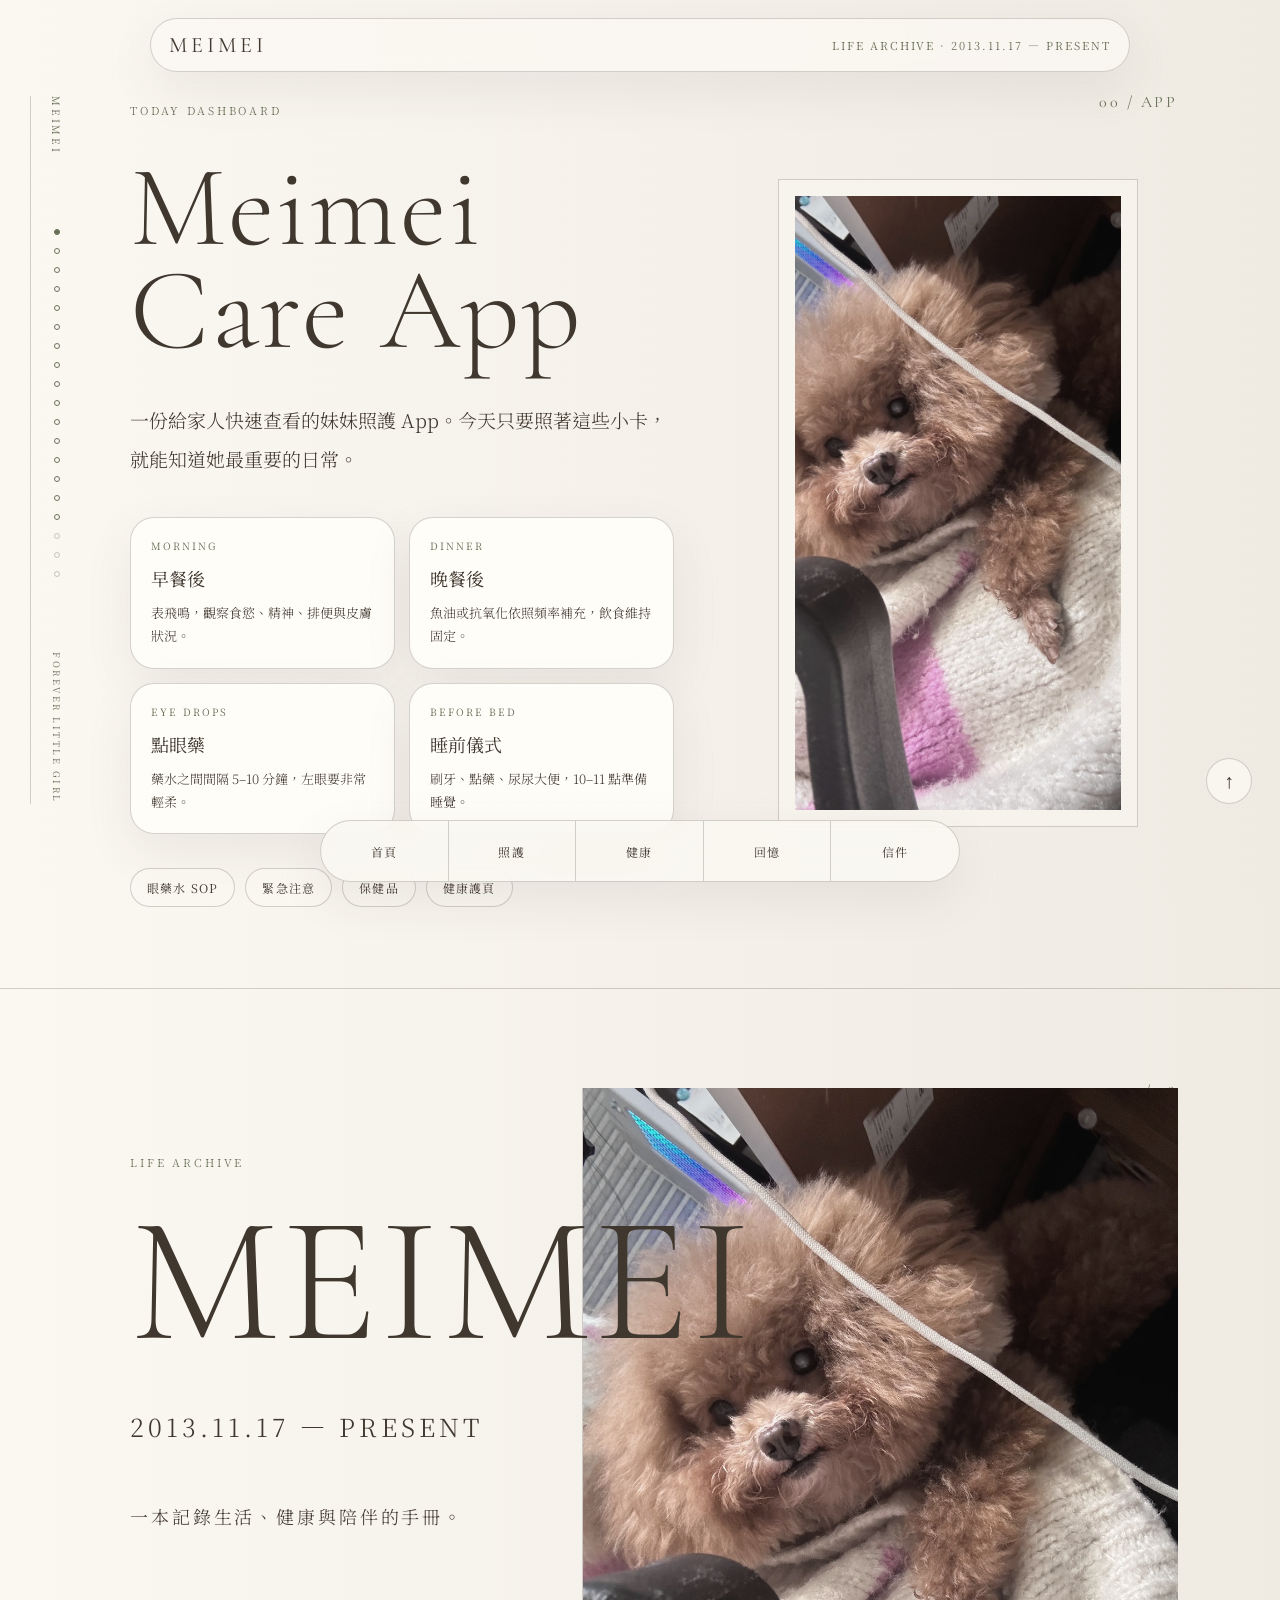
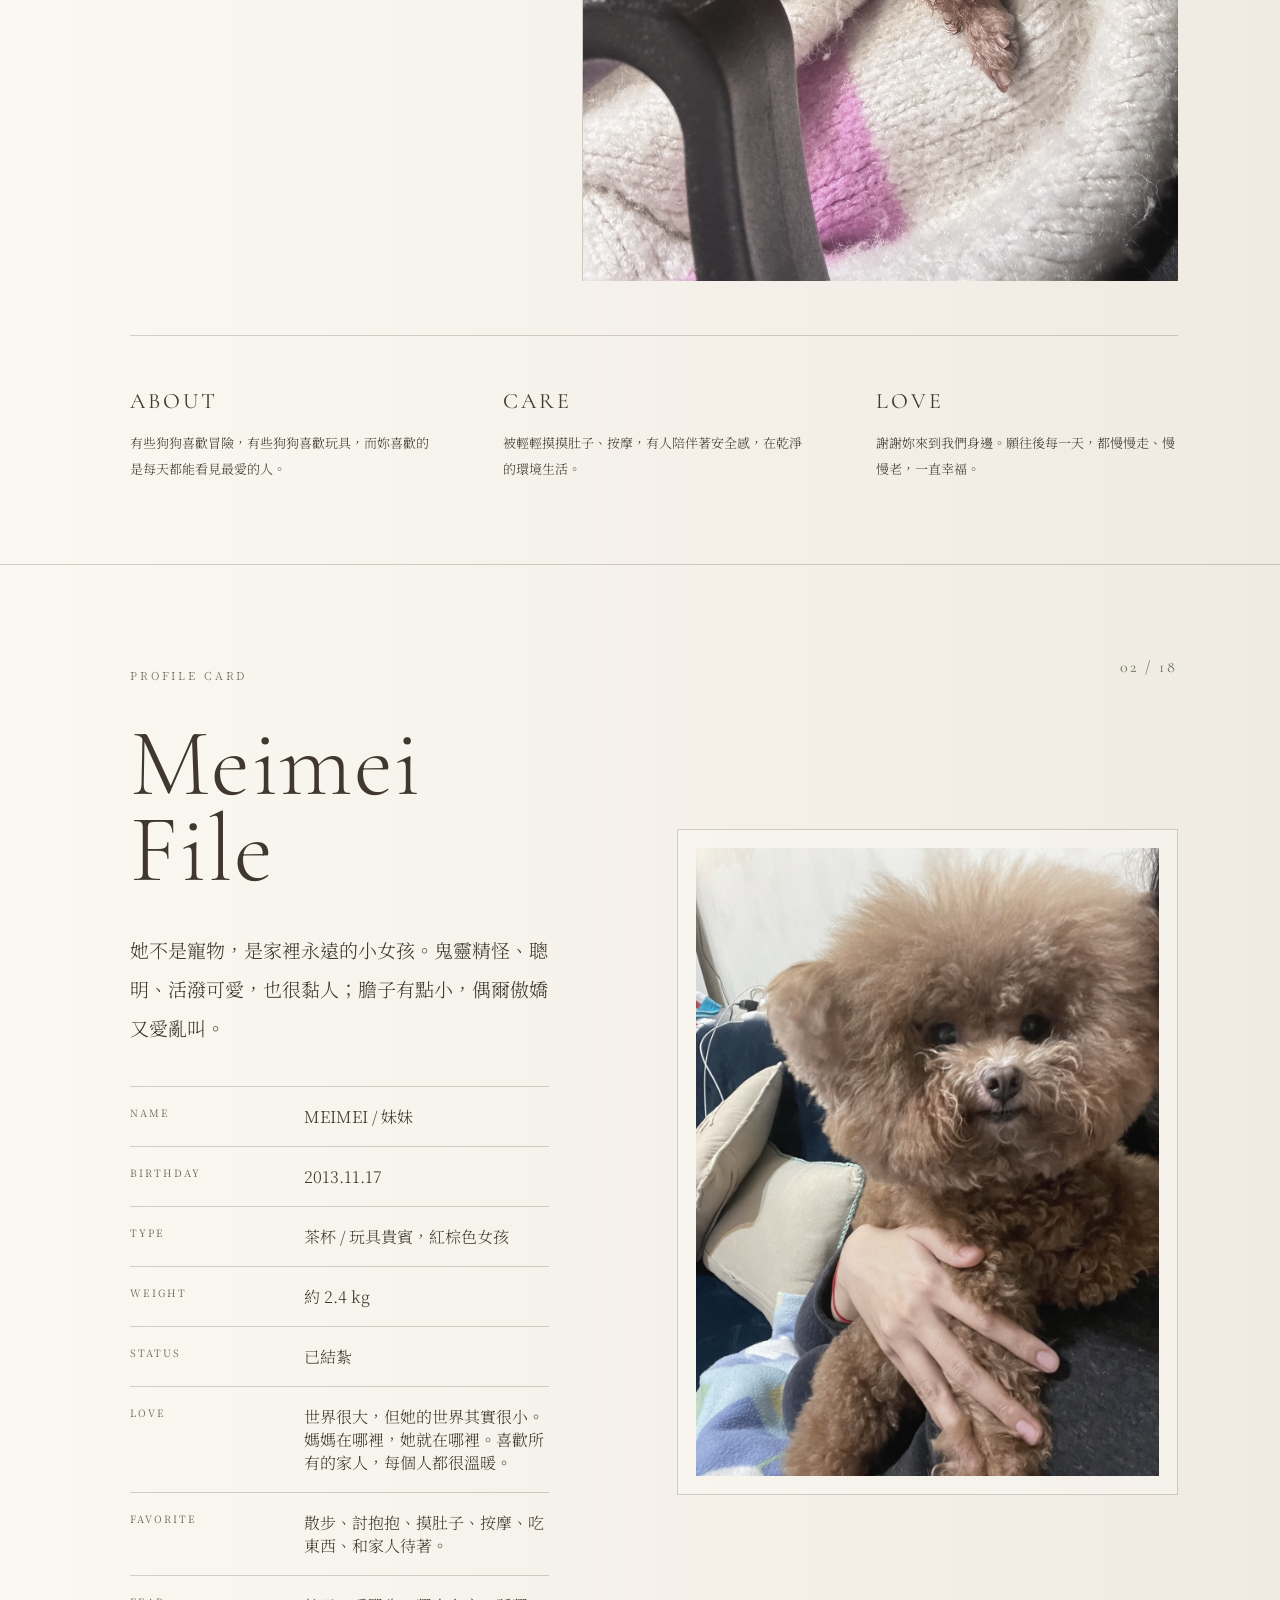
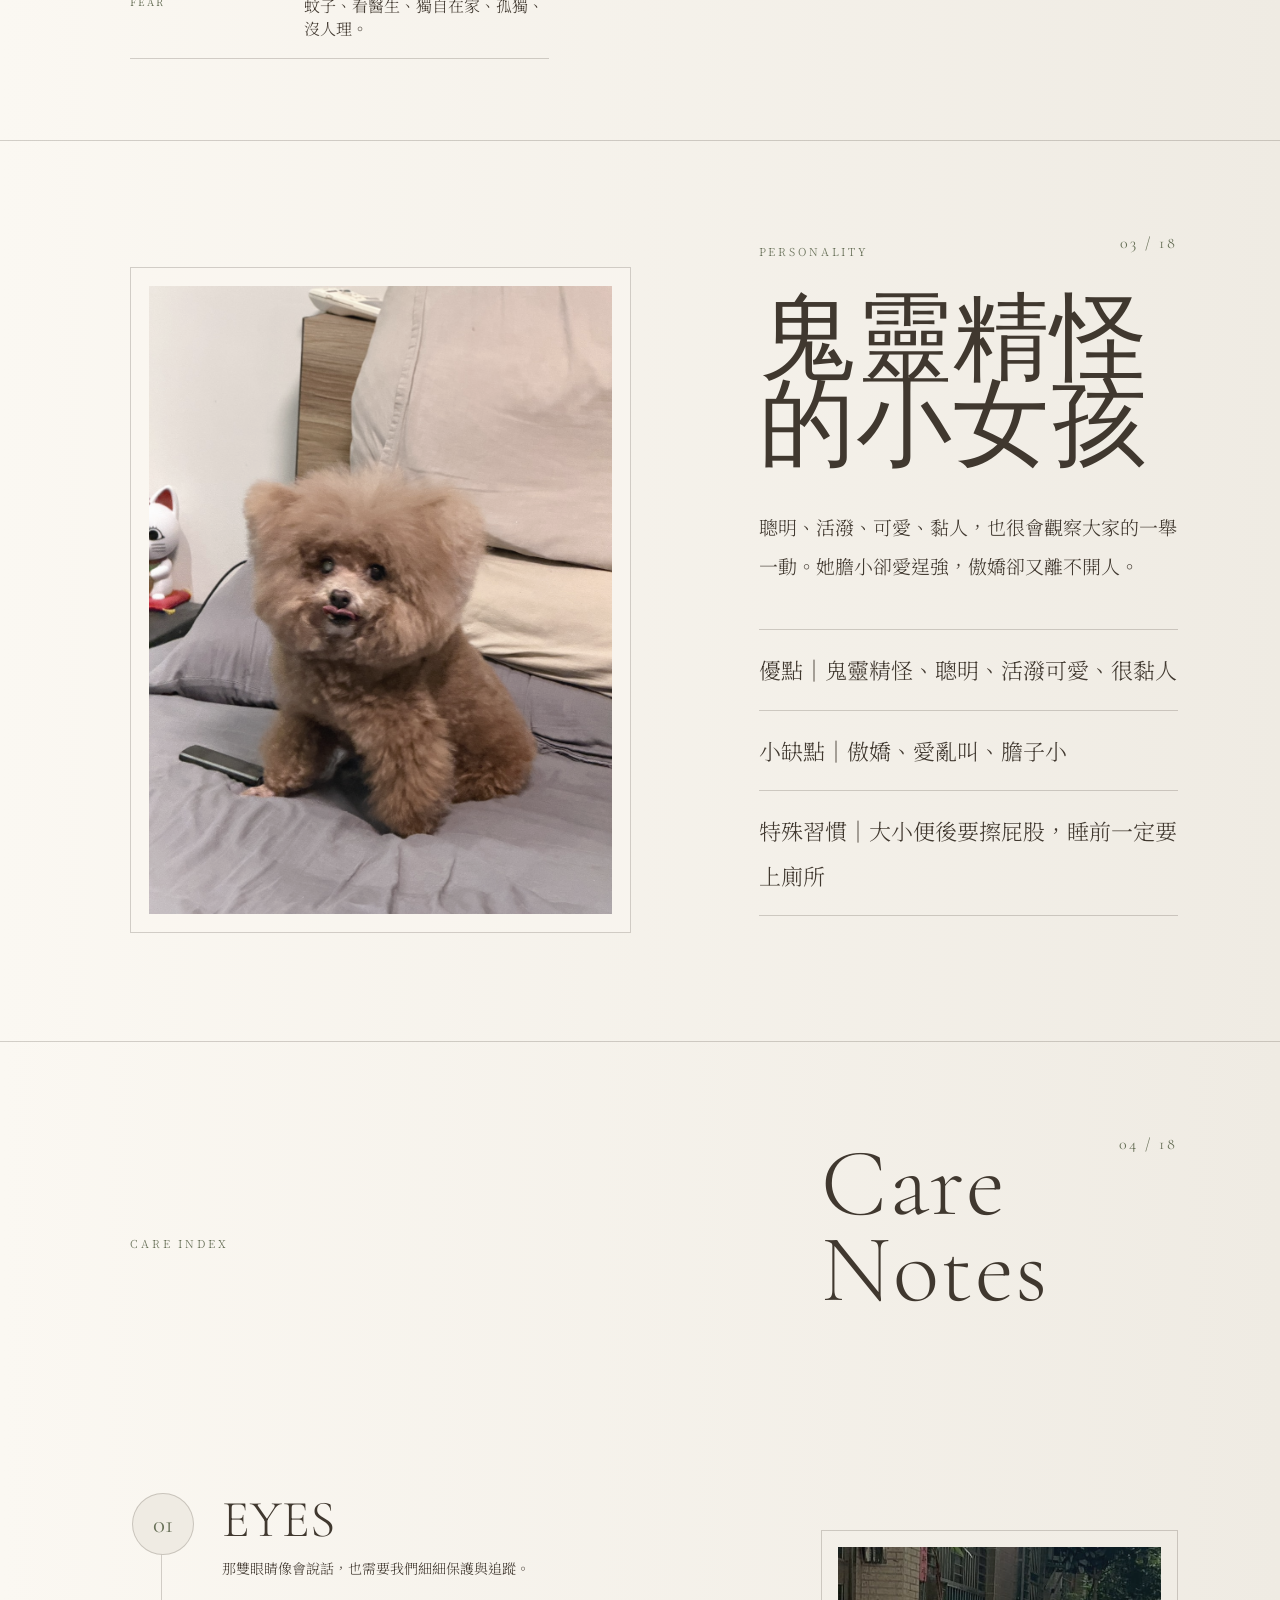
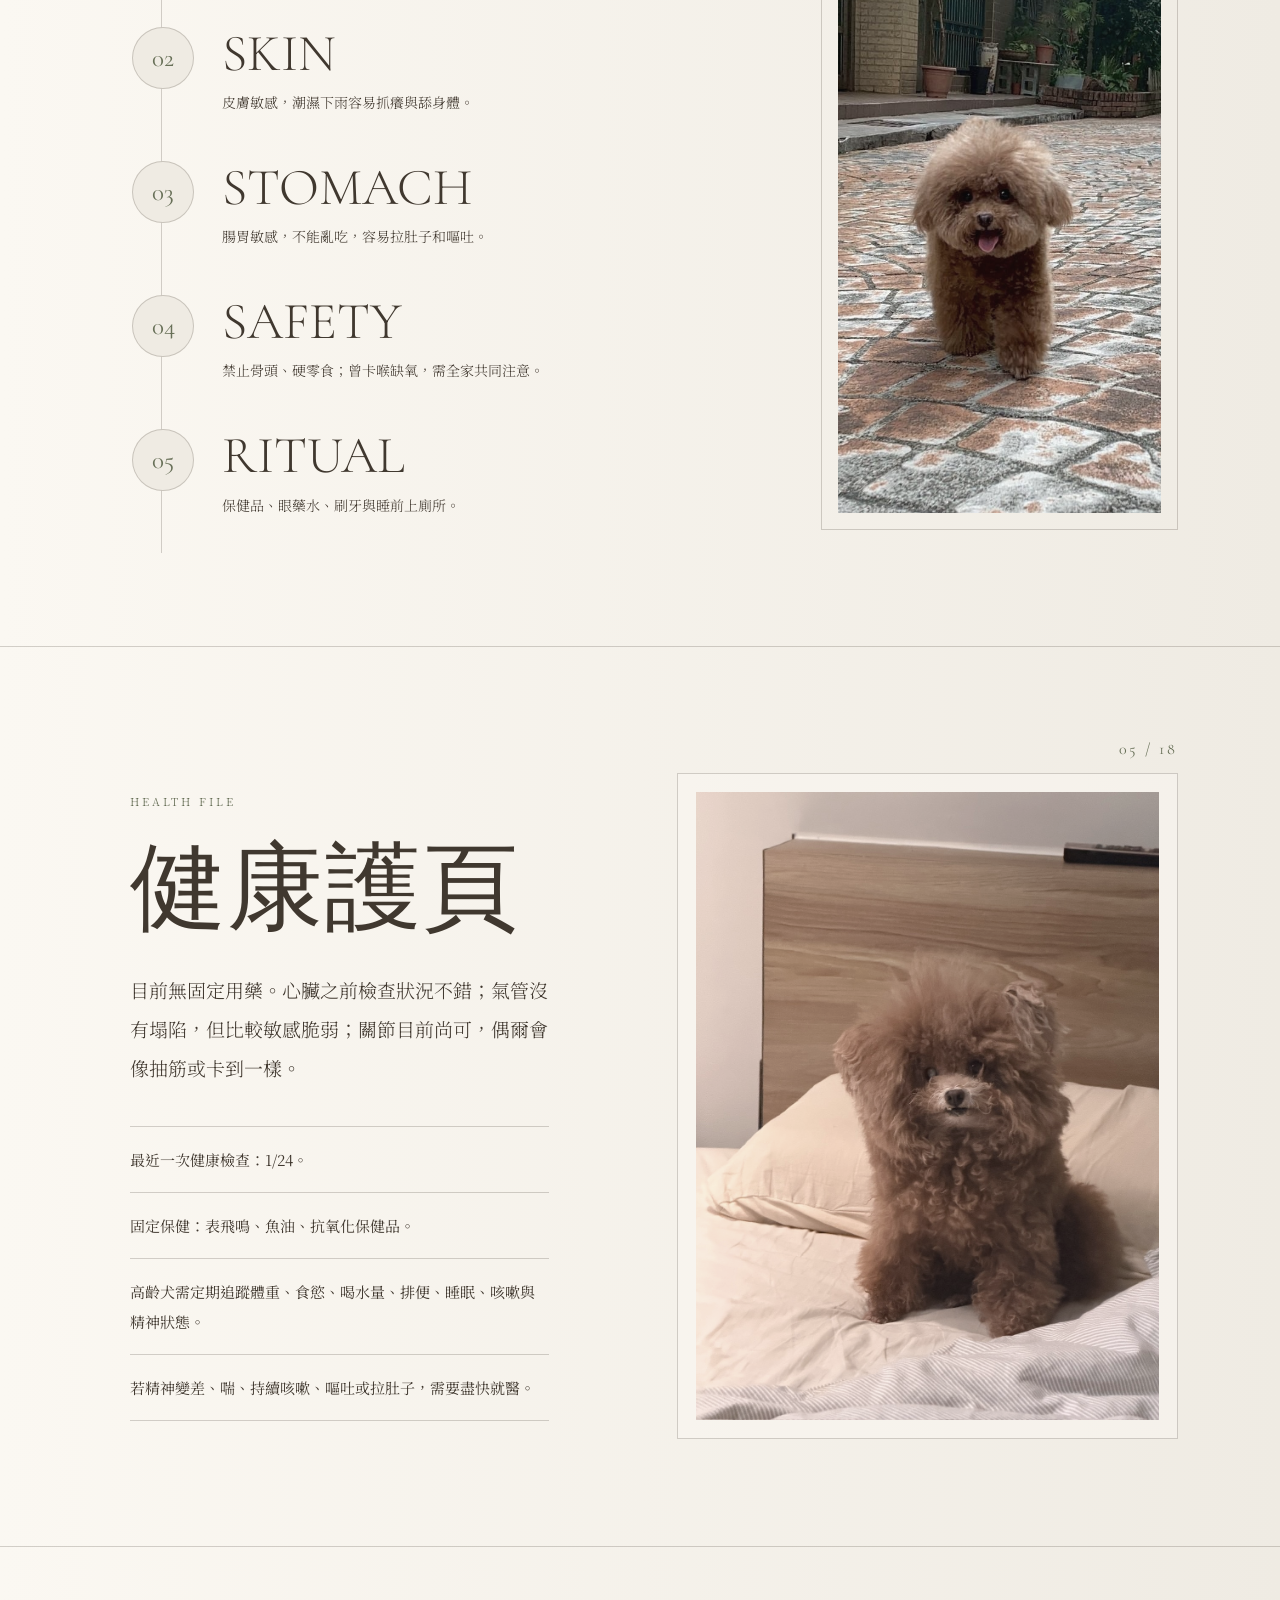
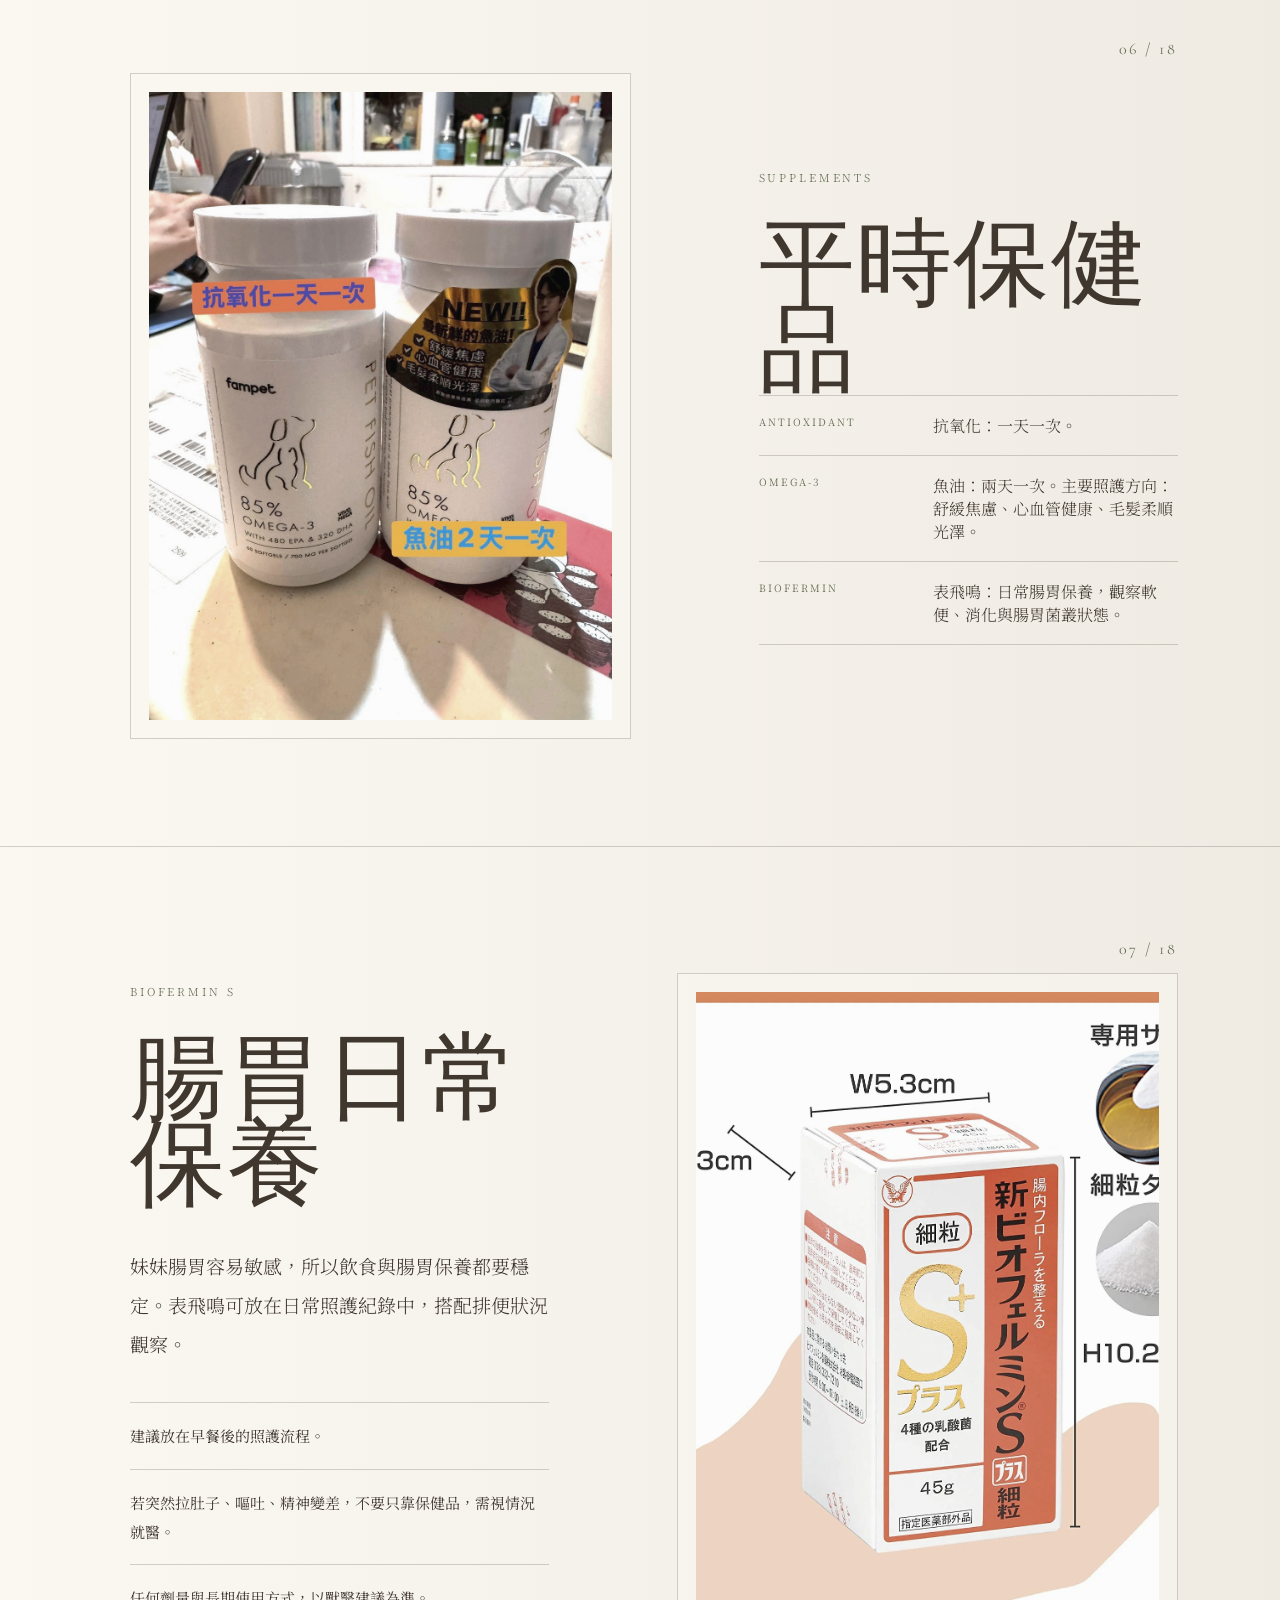
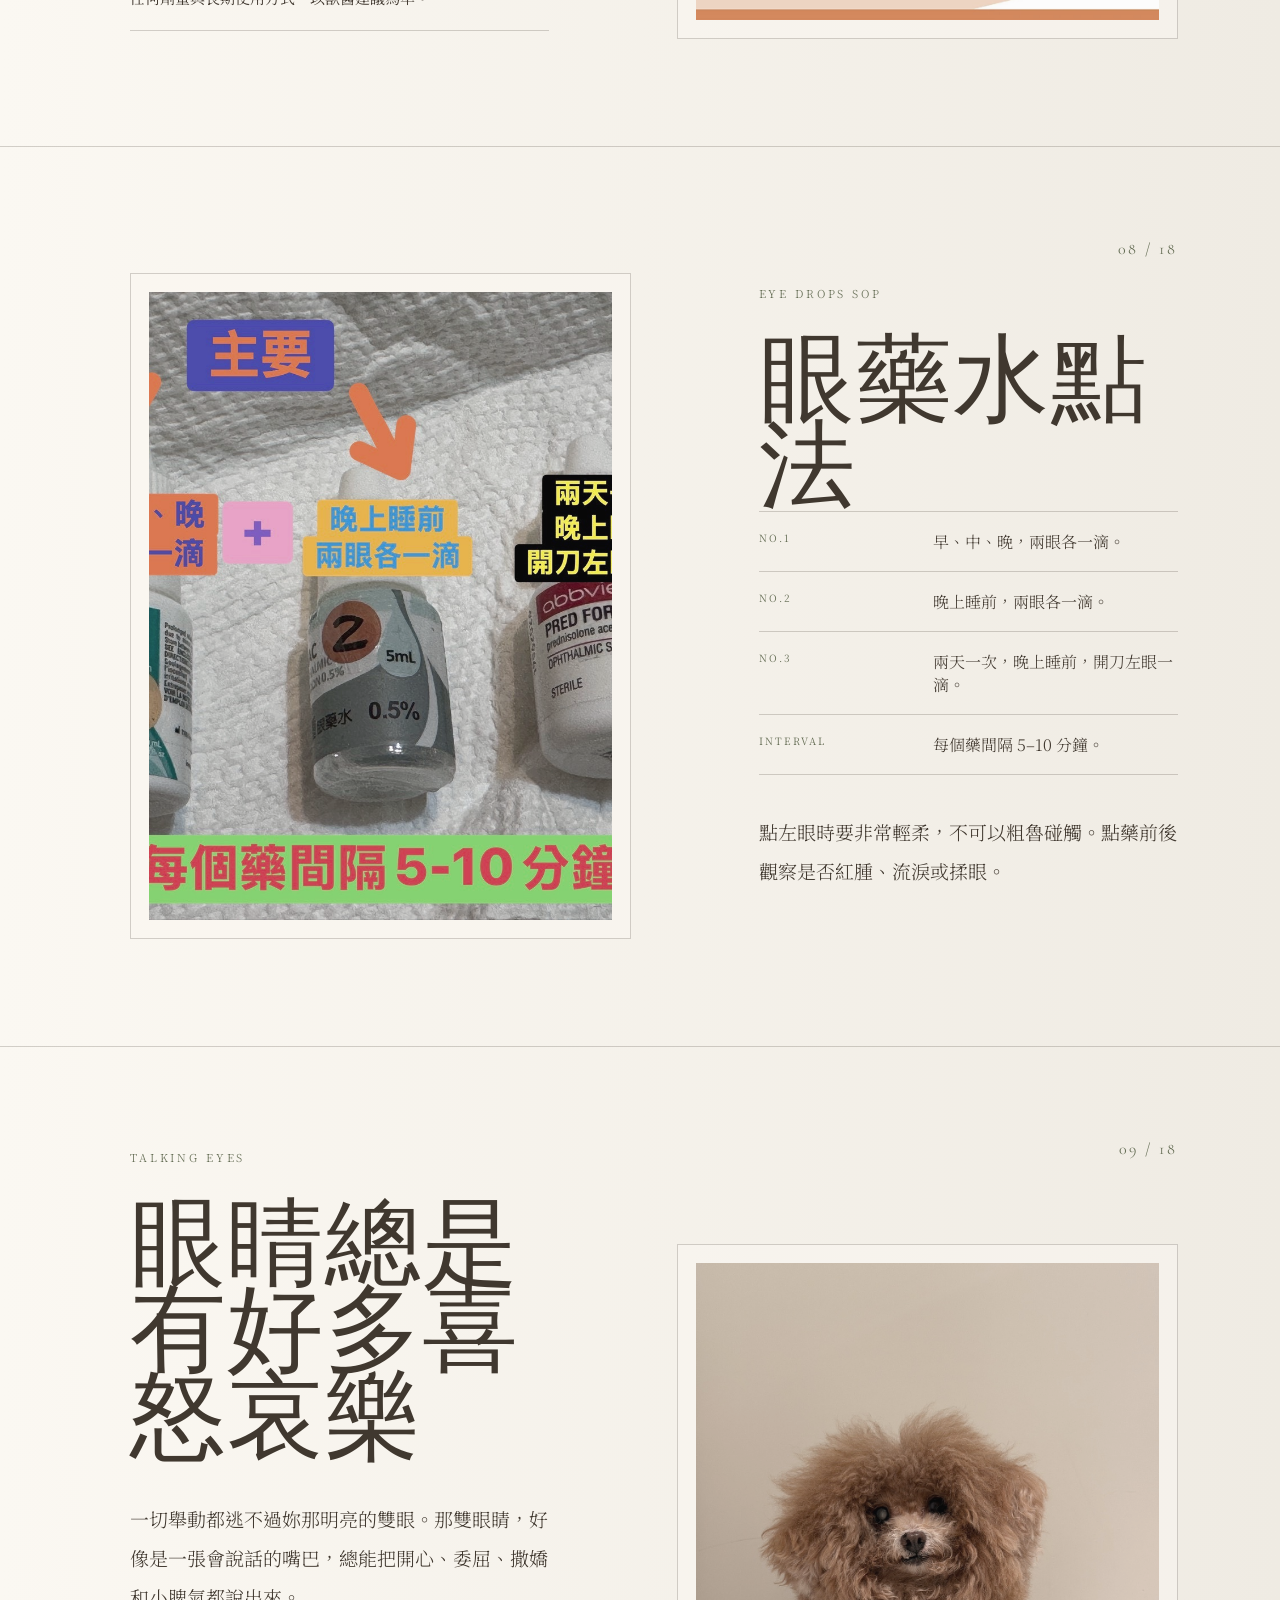
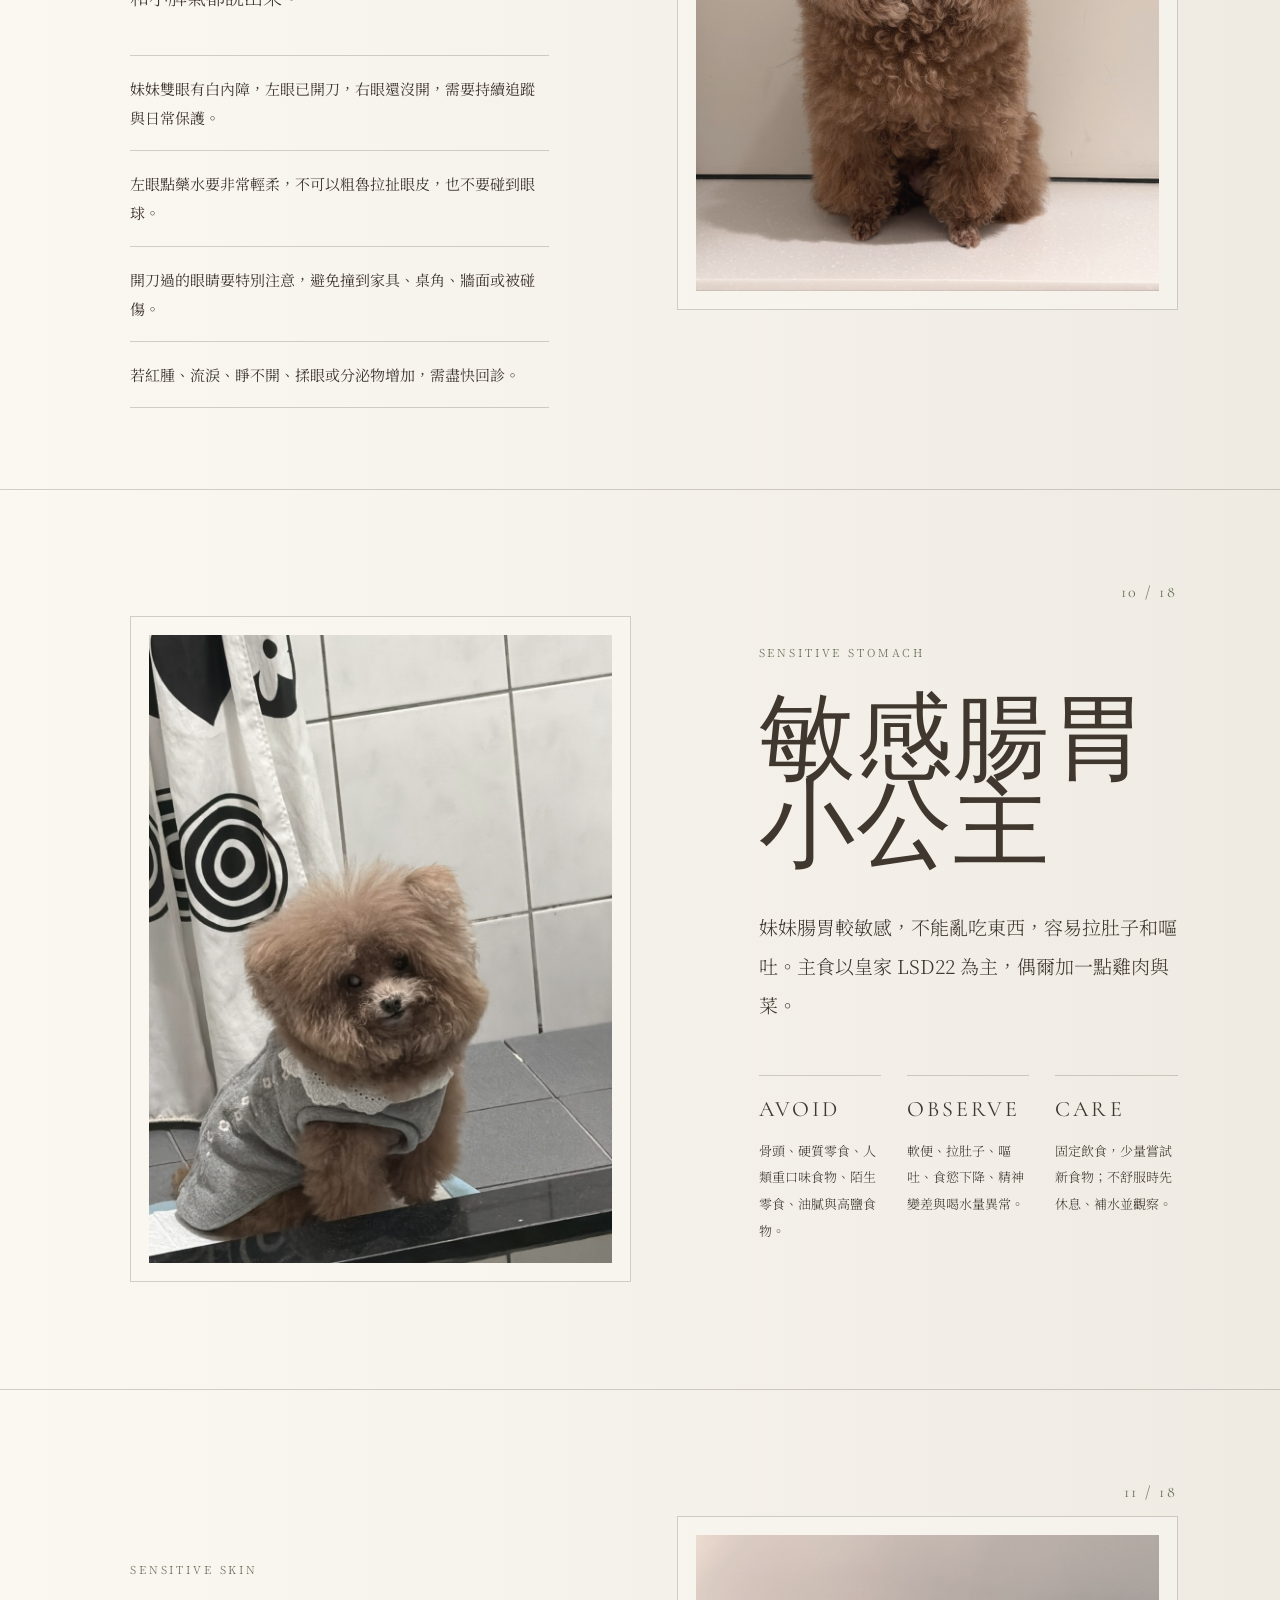
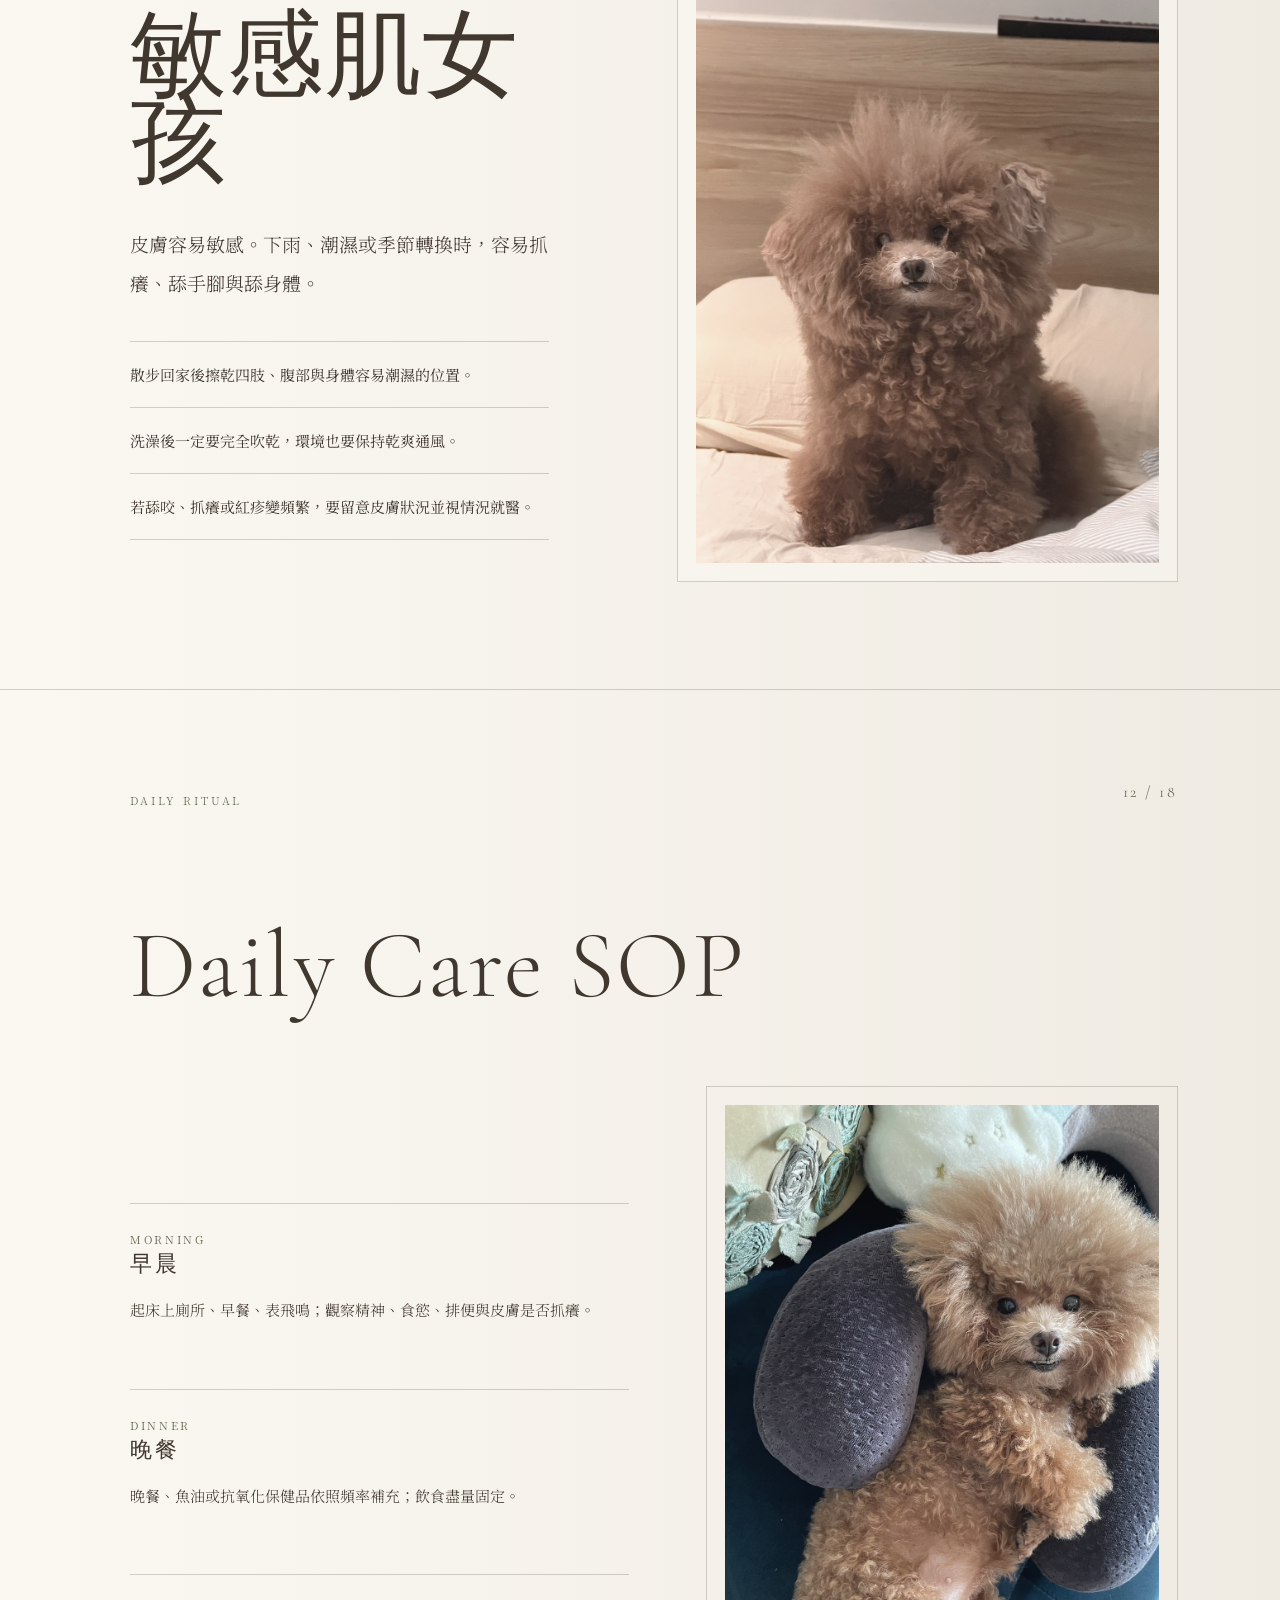
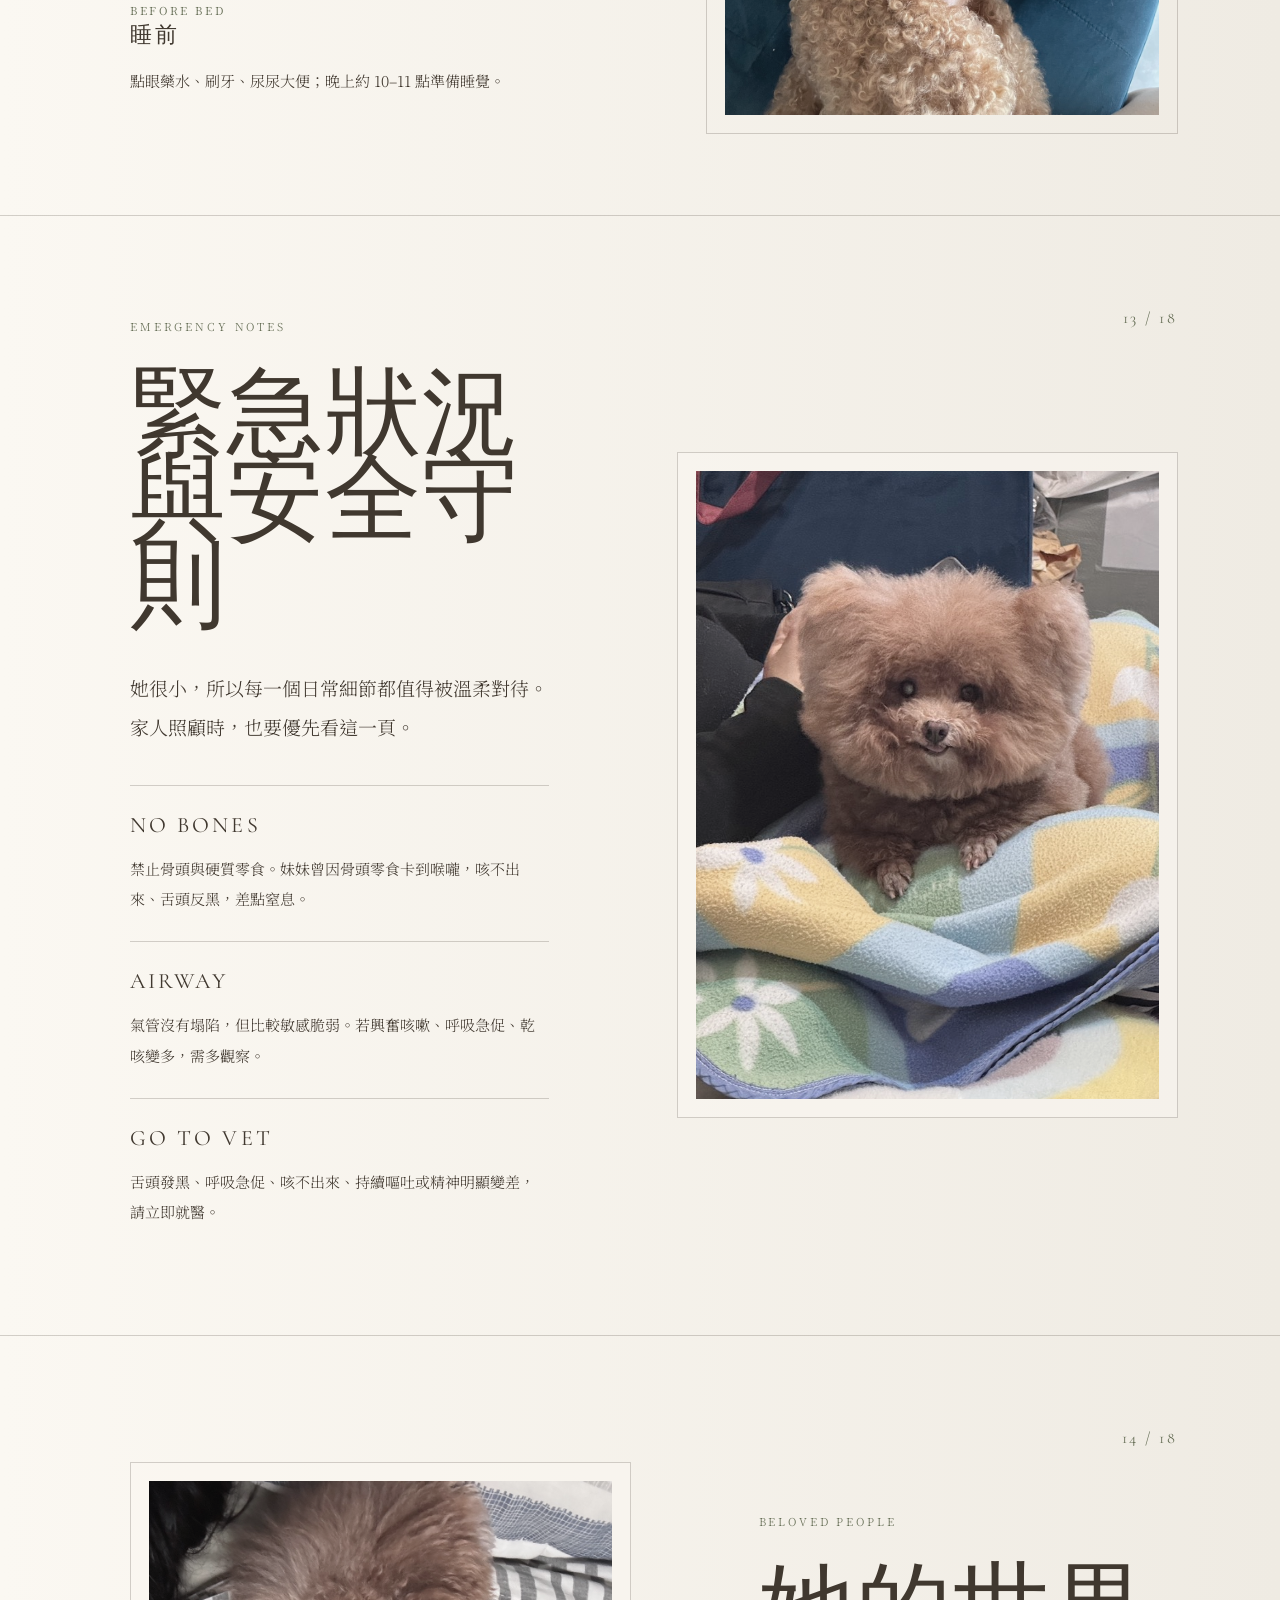
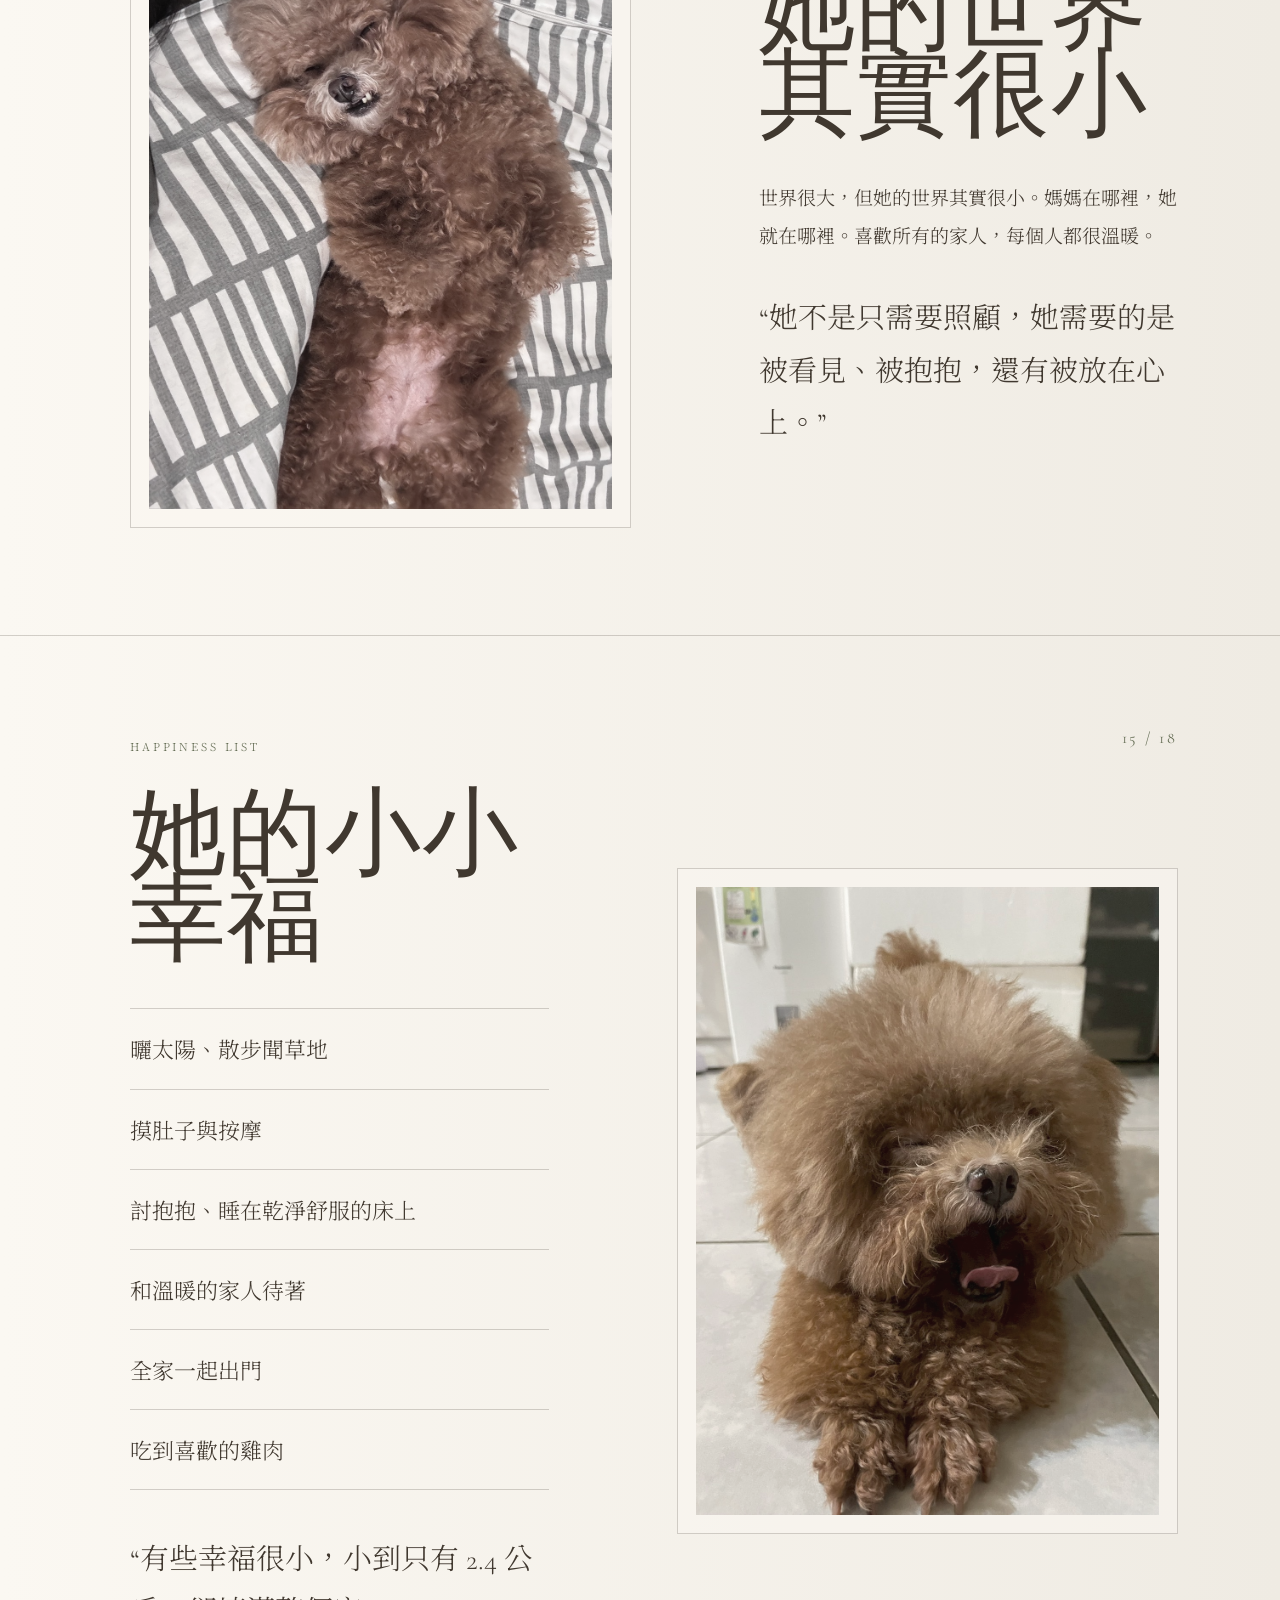
==== commit eb1dae8e: "Add V3 app header and bottom navigation" ====
--- a/index.html
+++ b/index.html
@@ -8,8 +8,10 @@
 </head>
 <body>
   <div class="grain"></div>
+  <header class="app-top"><div class="app-logo">MEIMEI</div><div class="app-date">LIFE ARCHIVE · 2013.11.17 — PRESENT</div></header>
   <aside class="side-nav"><div class="brand-mini">MEIMEI</div><nav id="dots"></nav><div class="side-caption">FOREVER LITTLE GIRL</div></aside>
   <main id="app">
+    <section class="page dashboard" id="home"><div class="page-count">00 / APP</div><div class="dash-copy"><p class="eyebrow">TODAY DASHBOARD</p><h2>Meimei Care App</h2><p class="lead">一份給家人快速查看的妹妹照護 App。今天只要照著這些小卡，就能知道她最重要的日常。</p><div class="today-grid"><div class="task-card"><span>Morning</span><b>早餐後</b><p>表飛鳴，觀察食慾、精神、排便與皮膚狀況。</p></div><div class="task-card"><span>Dinner</span><b>晚餐後</b><p>魚油或抗氧化依照頻率補充，飲食維持固定。</p></div><div class="task-card"><span>Eye Drops</span><b>點眼藥</b><p>藥水之間間隔 5–10 分鐘，左眼要非常輕柔。</p></div><div class="task-card"><span>Before Bed</span><b>睡前儀式</b><p>刷牙、點藥、尿尿大便，10–11 點準備睡覺。</p></div></div><div class="quick-row"><a class="pill" href="#eye-drops">眼藥水 SOP</a><a class="pill" href="#safety">緊急注意</a><a class="pill" href="#supplements">保健品</a><a class="pill" href="#health">健康護頁</a></div></div><figure class="dash-photo"><img src="S__35315780_0.jpg" alt="MEIMEI" /></figure></section>
     <section class="page cover" id="cover"><div class="page-count">01 / 18</div><div class="cover-left"><p class="eyebrow">LIFE ARCHIVE</p><h1>MEIMEI</h1><p class="date">2013.11.17 — PRESENT</p><p class="zh-title">一本記錄生活、健康與陪伴的手冊。</p></div><div class="vertical-word">FOREVER LITTLE GIRL</div><figure class="hero-photo"><img src="S__35315780_0.jpg" alt="MEIMEI" /></figure><div class="intro-grid"><article><h3>ABOUT</h3><p>有些狗狗喜歡冒險，有些狗狗喜歡玩具，而妳喜歡的是每天都能看見最愛的人。</p></article><article><h3>CARE</h3><p>被輕輕摸摸肚子、按摩，有人陪伴著安全感，在乾淨的環境生活。</p></article><article><h3>LOVE</h3><p>謝謝妳來到我們身邊。願往後每一天，都慢慢走、慢慢老，一直幸福。</p></article></div></section>
     <section class="page split" id="profile"><div class="page-count">02 / 18</div><div class="copy"><p class="eyebrow">PROFILE CARD</p><h2>Meimei File</h2><p class="lead">她不是寵物，是家裡永遠的小女孩。鬼靈精怪、聰明、活潑可愛，也很黏人；膽子有點小，偶爾傲嬌又愛亂叫。</p><div class="info-list"><div><span>NAME</span><b>MEIMEI / 妹妹</b></div><div><span>BIRTHDAY</span><b>2013.11.17</b></div><div><span>TYPE</span><b>茶杯 / 玩具貴賓，紅棕色女孩</b></div><div><span>WEIGHT</span><b>約 2.4 kg</b></div><div><span>STATUS</span><b>已結紮</b></div><div><span>LOVE</span><b>世界很大，但她的世界其實很小。媽媽在哪裡，她就在哪裡。喜歡所有的家人，每個人都很溫暖。</b></div><div><span>FAVORITE</span><b>散步、討抱抱、摸肚子、按摩、吃東西、和家人待著。</b></div><div><span>FEAR</span><b>蚊子、看醫生、獨自在家、孤獨、沒人理。</b></div></div></div><figure class="photo-frame"><img src="S__35315789_0.jpg" alt="MEIMEI" /></figure></section>
     <section class="page split reverse" id="personality"><div class="page-count">03 / 18</div><figure class="photo-frame"><img src="S__35315798_0.jpg" alt="MEIMEI" /></figure><div class="copy"><p class="eyebrow">PERSONALITY</p><h2>鬼靈精怪的小女孩</h2><p class="lead">聰明、活潑、可愛、黏人，也很會觀察大家的一舉一動。她膽小卻愛逞強，傲嬌卻又離不開人。</p><div class="list-lines"><p>優點｜鬼靈精怪、聰明、活潑可愛、很黏人</p><p>小缺點｜傲嬌、愛亂叫、膽子小</p><p>特殊習慣｜大小便後要擦屁股，睡前一定要上廁所</p></div></div></section>
@@ -29,6 +31,7 @@
     <section class="page split reverse" id="logs"><div class="page-count">17 / 18</div><figure class="photo-frame"><img src="S__35315780_0.jpg" alt="MEIMEI" /></figure><div class="copy"><p class="eyebrow">TEMPLATES</p><h2>生活與健康追蹤</h2><div class="three-cols"><article><h3>DAILY</h3><p>今天散步去哪裡、吃了什麼、心情如何。</p></article><article><h3>HEALTH</h3><p>咳嗽、抓癢、嘔吐、拉肚子、食慾與喝水量。</p></article><article><h3>CHECKUP</h3><p>健檢日期、體重、醫院、醫師、血檢、眼科、牙齒與心臟備註。</p></article></div></div></section>
     <section class="page letter" id="letter"><div class="page-count">18 / 18</div><figure class="letter-photo"><img src="LINE_ALBUM_2026529_260529_33.jpeg" alt="MEIMEI" /></figure><div class="letter-copy"><p class="eyebrow">A LETTER TO MEIMEI</p><h2>給妹妹的一封信</h2><p>親愛的妹妹，謝謝妳來到我們家。</p><p>妳只有 2.4 公斤，卻佔據了我們人生很大很大的位置。</p><p>妳鬼靈精怪、聰明、活潑可愛，也很黏人；偶爾膽小、傲嬌、愛亂叫，但那也是妳最可愛的地方。</p><p>妳不用很勇敢，不用很懂事，也不用當最乖的小孩。</p><p>妳只要繼續當妹妹就好。</p><p class="ending">永遠的小女孩，永遠被愛著。</p></div></section>
   </main>
+  <nav class="bottom-nav"><a href="#home">首頁</a><a href="#supplements">照護</a><a href="#health">健康</a><a href="#logs">回憶</a><a href="#letter">信件</a></nav>
   <button class="scroll-top" type="button" aria-label="Back to top">↑</button><script src="script.js"></script>
 </body>
 </html>
--- a/style.css
+++ b/style.css
@@ -1,2 +1,2 @@
 @import url('https://fonts.googleapis.com/css2?family=Cormorant+Garamond:wght@300;400;500&family=Noto+Serif+TC:wght@300;400;500&display=swap');
-:root{--bg:#efebe3;--paper:#fbf8f2;--text:#40382f;--muted:#cfc7bb;--accent:#687058;--line:rgba(64,56,47,.22)}*{box-sizing:border-box}html{scroll-behavior:smooth}body{margin:0;background:var(--bg);color:var(--text);font-family:'Noto Serif TC',serif;overflow-x:hidden}.grain{position:fixed;inset:0;pointer-events:none;opacity:.12;z-index:50;background-image:radial-gradient(rgba(64,56,47,.16) .5px,transparent .5px);background-size:5px 5px;mix-blend-mode:multiply}.side-nav{position:fixed;left:30px;top:30px;bottom:30px;width:52px;border-left:1px solid var(--line);z-index:10;display:flex;flex-direction:column;justify-content:space-between;align-items:center;color:var(--accent)}.brand-mini,.side-caption{writing-mode:vertical-rl;letter-spacing:.28em;font-size:10px;text-transform:uppercase}.side-caption{font-size:9px}#dots{display:flex;flex-direction:column;gap:13px}#dots a{width:6px;height:6px;border-radius:999px;border:1px solid var(--accent);display:block;opacity:.35}#dots a.active{background:var(--accent);opacity:1}.page{min-height:100vh;padding:8vh 8vw 8vh 130px;position:relative;border-bottom:1px solid var(--line);background:linear-gradient(90deg,var(--paper) 0%,var(--bg) 100%)}.page-count{position:absolute;right:8vw;top:44px;font-family:'Cormorant Garamond',serif;letter-spacing:.16em;font-size:16px;color:var(--accent)}.eyebrow{font-size:11px;letter-spacing:.26em;text-transform:uppercase;color:var(--accent);margin:0 0 34px}h1,h2{font-family:'Cormorant Garamond',serif;font-weight:300;letter-spacing:.015em;margin:0}h1{font-size:clamp(90px,14vw,205px);line-height:.82}h2{font-size:clamp(62px,7.5vw,126px);line-height:.9}h3{font-family:'Cormorant Garamond',serif;font-size:22px;font-weight:400;letter-spacing:.14em;text-transform:uppercase;margin:0 0 16px}p{font-weight:300;line-height:2.05;font-size:15px}img{width:100%;height:100%;object-fit:cover;display:block;filter:saturate(.72) contrast(.94) brightness(1.02)}.cover{min-height:118vh;display:grid;grid-template-columns:38% 1fr;grid-template-rows:auto 1fr auto;gap:54px}.cover-left{z-index:2;padding-top:7vh}.date{font-size:25px;letter-spacing:.16em;margin:46px 0}.zh-title{font-size:18px;letter-spacing:.16em}.vertical-word{position:absolute;right:8vw;top:130px;writing-mode:vertical-rl;letter-spacing:.34em;font-size:14px;color:var(--text)}.hero-photo{grid-column:2;grid-row:1 / span 2;margin:0;min-height:74vh;border-left:1px solid var(--line);overflow:hidden}.hero-photo img{object-position:center 42%}.intro-grid{grid-column:1 / span 2;display:grid;grid-template-columns:repeat(3,1fr);gap:72px;border-top:1px solid var(--line);padding-top:52px}.intro-grid p{font-size:13px;margin:0}.split{display:grid;grid-template-columns:minmax(320px,40%) 1fr;gap:10vw;align-items:center}.split.reverse{grid-template-columns:1fr minmax(320px,40%)}.photo-frame{margin:0;height:min(74vh,800px);border:1px solid var(--line);padding:18px;background:rgba(251,248,242,.52)}.copy{max-width:600px}.lead{font-size:19px;line-height:2.05;margin:38px 0}.info-list{border-top:1px solid var(--line)}.info-list div{display:grid;grid-template-columns:150px 1fr;gap:24px;padding:18px 0;border-bottom:1px solid var(--line)}.info-list span{font-size:10px;letter-spacing:.2em;color:var(--accent)}.info-list b{font-weight:300;font-size:16px}.minimal-list{list-style:none;padding:0;margin:38px 0 0;border-top:1px solid var(--line)}.minimal-list li{padding:18px 0;border-bottom:1px solid var(--line);line-height:1.95;font-size:15px}.index-page{display:grid;grid-template-columns:1fr 34%;gap:9vw;align-items:center}.index-page h2{margin-bottom:66px}.timeline{position:relative;padding-left:92px;max-width:650px}.timeline:before{content:'';position:absolute;left:31px;top:12px;bottom:12px;width:1px;background:var(--line)}.timeline div{position:relative;margin-bottom:46px}.timeline span{position:absolute;left:-90px;top:-2px;width:62px;height:62px;border:1px solid var(--line);border-radius:50%;display:grid;place-items:center;font-family:'Cormorant Garamond',serif;font-size:25px;background:var(--bg);color:var(--accent)}.timeline strong{font-family:'Cormorant Garamond',serif;font-size:52px;font-weight:300;display:block;line-height:.95}.timeline p{margin:10px 0 0;font-size:14px}.small-photo{margin:0;height:600px;border:1px solid var(--line);padding:16px}.three-cols{display:grid;grid-template-columns:repeat(3,1fr);gap:26px;margin-top:50px}.three-cols article{border-top:1px solid var(--line);padding-top:20px}.three-cols p{font-size:13px}.ritual{display:grid;grid-template-columns:1fr 45%;gap:6vw;align-items:end}.ritual h2{grid-column:1 / span 2}.ritual-grid{display:grid;gap:26px}.ritual-grid article{border-top:1px solid var(--line);padding:22px 0}.ritual-grid span{font-size:11px;letter-spacing:.24em;color:var(--accent);text-transform:uppercase}.wide-photo{margin:0;height:72vh;border:1px solid var(--line);padding:18px}.warning-block{border-top:1px solid var(--line);padding:26px 0}.warning-block p{margin:0}.list-lines{margin:44px 0;border-top:1px solid var(--line)}.list-lines p{margin:0;padding:17px 0;border-bottom:1px solid var(--line);font-size:22px}.quote{font-family:'Cormorant Garamond','Noto Serif TC',serif;font-size:29px;line-height:1.8}.statement{display:grid;grid-template-columns:48% 1fr;gap:7vw;align-items:center}.statement-photo{margin:0;height:76vh;border:1px solid var(--line);padding:18px}.statement-copy h2{font-size:clamp(50px,6.3vw,106px);line-height:1.12}.year-line{display:flex;align-items:center;gap:24px;margin:56px 0;color:var(--accent);letter-spacing:.2em}.year-line i{height:1px;background:var(--line);flex:1}.letter{display:grid;grid-template-columns:38% 1fr;gap:9vw;align-items:center}.letter-photo{height:74vh;margin:0;border:1px solid var(--line);padding:18px}.letter-copy{max-width:650px}.letter-copy p{font-size:18px;margin:0 0 18px}.ending{font-size:25px!important;margin-top:40px!important}.scroll-top{position:fixed;right:28px;bottom:28px;z-index:20;width:46px;height:46px;border:1px solid var(--line);border-radius:50%;background:rgba(251,248,242,.82);color:var(--text);font-size:20px;cursor:pointer;backdrop-filter:blur(8px)}@media(max-width:850px){.side-nav{display:none}.page{padding:54px 22px;min-height:auto}.page-count{right:22px;top:24px}.cover,.split,.split.reverse,.index-page,.ritual,.statement,.letter{display:block}.cover-left{padding-top:42px}h1{font-size:74px}h2{font-size:58px}.date{font-size:18px}.zh-title{font-size:15px}.hero-photo,.photo-frame,.small-photo,.wide-photo,.statement-photo,.letter-photo{height:60vh;margin:42px 0;padding:10px}.intro-grid{display:block;padding-top:28px}.intro-grid article{margin-bottom:28px}.vertical-word{right:18px;top:96px;font-size:11px}.info-list div{grid-template-columns:105px 1fr}.three-cols{grid-template-columns:1fr}.timeline{padding-left:70px}.timeline strong{font-size:40px}.timeline span{left:-70px}.quote{font-size:24px}}+:root{--bg:#efebe3;--paper:#fbf8f2;--card:#fffdf8;--text:#40382f;--muted:#cfc7bb;--accent:#687058;--line:rgba(64,56,47,.22);--shadow:0 18px 50px rgba(64,56,47,.08)}*{box-sizing:border-box}html{scroll-behavior:smooth}body{margin:0;background:var(--bg);color:var(--text);font-family:'Noto Serif TC',serif;overflow-x:hidden;padding-bottom:78px}.grain{position:fixed;inset:0;pointer-events:none;opacity:.12;z-index:50;background-image:radial-gradient(rgba(64,56,47,.16) .5px,transparent .5px);background-size:5px 5px;mix-blend-mode:multiply}.app-top{position:fixed;top:18px;left:50%;transform:translateX(-50%);z-index:30;width:min(92vw,980px);height:54px;border:1px solid var(--line);border-radius:999px;background:rgba(251,248,242,.78);backdrop-filter:blur(16px);display:flex;align-items:center;justify-content:space-between;padding:0 18px;box-shadow:var(--shadow)}.app-logo{font-family:'Cormorant Garamond',serif;font-size:22px;letter-spacing:.18em}.app-date{font-size:11px;letter-spacing:.18em;color:var(--accent)}.bottom-nav{position:fixed;left:50%;bottom:18px;transform:translateX(-50%);z-index:40;width:min(92vw,640px);height:62px;border:1px solid var(--line);border-radius:999px;background:rgba(251,248,242,.84);backdrop-filter:blur(18px);display:grid;grid-template-columns:repeat(5,1fr);box-shadow:var(--shadow);overflow:hidden}.bottom-nav a{text-decoration:none;color:var(--text);font-size:12px;letter-spacing:.12em;display:flex;align-items:center;justify-content:center;border-right:1px solid var(--line)}.bottom-nav a:last-child{border-right:0}.bottom-nav a:hover{background:rgba(104,112,88,.08)}.side-nav{position:fixed;left:30px;top:96px;bottom:96px;width:52px;border-left:1px solid var(--line);z-index:10;display:flex;flex-direction:column;justify-content:space-between;align-items:center;color:var(--accent)}.brand-mini,.side-caption{writing-mode:vertical-rl;letter-spacing:.28em;font-size:10px;text-transform:uppercase}.side-caption{font-size:9px}#dots{display:flex;flex-direction:column;gap:13px}#dots a{width:6px;height:6px;border-radius:999px;border:1px solid var(--accent);display:block;opacity:.35}#dots a.active{background:var(--accent);opacity:1}.page{min-height:100vh;padding:11vh 8vw 9vh 130px;position:relative;border-bottom:1px solid var(--line);background:linear-gradient(90deg,var(--paper) 0%,var(--bg) 100%)}.page-count{position:absolute;right:8vw;top:92px;font-family:'Cormorant Garamond',serif;letter-spacing:.16em;font-size:16px;color:var(--accent)}.eyebrow{font-size:11px;letter-spacing:.26em;text-transform:uppercase;color:var(--accent);margin:0 0 34px}h1,h2{font-family:'Cormorant Garamond',serif;font-weight:300;letter-spacing:.015em;margin:0}h1{font-size:clamp(90px,14vw,205px);line-height:.82}h2{font-size:clamp(62px,7.5vw,126px);line-height:.9}h3{font-family:'Cormorant Garamond',serif;font-size:22px;font-weight:400;letter-spacing:.14em;text-transform:uppercase;margin:0 0 16px}p{font-weight:300;line-height:2.05;font-size:15px}img{width:100%;height:100%;object-fit:cover;display:block;filter:saturate(.72) contrast(.94) brightness(1.02)}.cover{min-height:118vh;display:grid;grid-template-columns:38% 1fr;grid-template-rows:auto 1fr auto;gap:54px}.cover-left{z-index:2;padding-top:7vh}.date{font-size:25px;letter-spacing:.16em;margin:46px 0}.zh-title{font-size:18px;letter-spacing:.16em}.vertical-word{position:absolute;right:8vw;top:160px;writing-mode:vertical-rl;letter-spacing:.34em;font-size:14px;color:var(--text)}.hero-photo{grid-column:2;grid-row:1 / span 2;margin:0;min-height:74vh;border-left:1px solid var(--line);overflow:hidden}.hero-photo img{object-position:center 42%}.intro-grid{grid-column:1 / span 2;display:grid;grid-template-columns:repeat(3,1fr);gap:72px;border-top:1px solid var(--line);padding-top:52px}.intro-grid p{font-size:13px;margin:0}.dashboard{display:grid;grid-template-columns:1fr 42%;gap:5vw;align-items:center}.dash-copy h2{font-size:clamp(70px,9vw,150px)}.dash-photo{height:72vh;border:1px solid var(--line);padding:16px;background:rgba(251,248,242,.55)}.today-grid{display:grid;grid-template-columns:repeat(2,1fr);gap:14px;margin:34px 0}.task-card{background:var(--card);border:1px solid var(--line);border-radius:24px;padding:20px;box-shadow:var(--shadow)}.task-card span{display:block;font-size:10px;letter-spacing:.2em;color:var(--accent);text-transform:uppercase;margin-bottom:12px}.task-card b{font-weight:400;font-size:18px}.task-card p{margin:10px 0 0;font-size:13px;line-height:1.8}.quick-row{display:flex;flex-wrap:wrap;gap:10px;margin-top:24px}.pill{border:1px solid var(--line);border-radius:999px;padding:10px 16px;background:rgba(251,248,242,.55);font-size:12px;letter-spacing:.1em;color:var(--text);text-decoration:none}.split{display:grid;grid-template-columns:minmax(320px,40%) 1fr;gap:10vw;align-items:center}.split.reverse{grid-template-columns:1fr minmax(320px,40%)}.photo-frame{margin:0;height:min(74vh,800px);border:1px solid var(--line);padding:18px;background:rgba(251,248,242,.52)}.copy{max-width:600px}.lead{font-size:19px;line-height:2.05;margin:38px 0}.info-list{border-top:1px solid var(--line)}.info-list div{display:grid;grid-template-columns:150px 1fr;gap:24px;padding:18px 0;border-bottom:1px solid var(--line)}.info-list span{font-size:10px;letter-spacing:.2em;color:var(--accent)}.info-list b{font-weight:300;font-size:16px}.minimal-list{list-style:none;padding:0;margin:38px 0 0;border-top:1px solid var(--line)}.minimal-list li{padding:18px 0;border-bottom:1px solid var(--line);line-height:1.95;font-size:15px}.index-page{display:grid;grid-template-columns:1fr 34%;gap:9vw;align-items:center}.index-page h2{margin-bottom:66px}.timeline{position:relative;padding-left:92px;max-width:650px}.timeline:before{content:'';position:absolute;left:31px;top:12px;bottom:12px;width:1px;background:var(--line)}.timeline div{position:relative;margin-bottom:46px}.timeline span{position:absolute;left:-90px;top:-2px;width:62px;height:62px;border:1px solid var(--line);border-radius:50%;display:grid;place-items:center;font-family:'Cormorant Garamond',serif;font-size:25px;background:var(--bg);color:var(--accent)}.timeline strong{font-family:'Cormorant Garamond',serif;font-size:52px;font-weight:300;display:block;line-height:.95}.timeline p{margin:10px 0 0;font-size:14px}.small-photo{margin:0;height:600px;border:1px solid var(--line);padding:16px}.three-cols{display:grid;grid-template-columns:repeat(3,1fr);gap:26px;margin-top:50px}.three-cols article{border-top:1px solid var(--line);padding-top:20px}.three-cols p{font-size:13px}.ritual{display:grid;grid-template-columns:1fr 45%;gap:6vw;align-items:end}.ritual h2{grid-column:1 / span 2}.ritual-grid{display:grid;gap:26px}.ritual-grid article{border-top:1px solid var(--line);padding:22px 0}.ritual-grid span{font-size:11px;letter-spacing:.24em;color:var(--accent);text-transform:uppercase}.wide-photo{margin:0;height:72vh;border:1px solid var(--line);padding:18px}.warning-block{border-top:1px solid var(--line);padding:26px 0}.warning-block p{margin:0}.list-lines{margin:44px 0;border-top:1px solid var(--line)}.list-lines p{margin:0;padding:17px 0;border-bottom:1px solid var(--line);font-size:22px}.quote{font-family:'Cormorant Garamond','Noto Serif TC',serif;font-size:29px;line-height:1.8}.statement{display:grid;grid-template-columns:48% 1fr;gap:7vw;align-items:center}.statement-photo{margin:0;height:76vh;border:1px solid var(--line);padding:18px}.statement-copy h2{font-size:clamp(50px,6.3vw,106px);line-height:1.12}.album-grid{display:grid;grid-template-columns:repeat(3,1fr);gap:18px;margin-top:42px}.album-card{height:420px;border:1px solid var(--line);padding:12px;background:rgba(251,248,242,.6)}.album-card p{margin:12px 0 0;font-size:13px}.year-line{display:flex;align-items:center;gap:24px;margin:56px 0;color:var(--accent);letter-spacing:.2em}.year-line i{height:1px;background:var(--line);flex:1}.letter{display:grid;grid-template-columns:38% 1fr;gap:9vw;align-items:center}.letter-photo{height:74vh;margin:0;border:1px solid var(--line);padding:18px}.letter-copy{max-width:650px}.letter-copy p{font-size:18px;margin:0 0 18px}.ending{font-size:25px!important;margin-top:40px!important}.scroll-top{position:fixed;right:28px;bottom:96px;z-index:20;width:46px;height:46px;border:1px solid var(--line);border-radius:50%;background:rgba(251,248,242,.82);color:var(--text);font-size:20px;cursor:pointer;backdrop-filter:blur(8px)}@media(max-width:850px){body{padding-bottom:82px}.app-top{top:10px;height:48px}.app-logo{font-size:18px}.app-date{display:none}.bottom-nav{bottom:10px;height:56px}.bottom-nav a{font-size:11px}.side-nav{display:none}.page{padding:82px 22px 64px;min-height:auto}.page-count{right:22px;top:74px}.cover,.split,.split.reverse,.index-page,.ritual,.statement,.letter,.dashboard{display:block}.cover-left{padding-top:42px}h1{font-size:74px}h2{font-size:58px}.date{font-size:18px}.zh-title{font-size:15px}.hero-photo,.photo-frame,.small-photo,.wide-photo,.statement-photo,.letter-photo,.dash-photo{height:60vh;margin:42px 0;padding:10px}.intro-grid{display:block;padding-top:28px}.intro-grid article{margin-bottom:28px}.vertical-word{right:18px;top:96px;font-size:11px}.today-grid{grid-template-columns:1fr}.info-list div{grid-template-columns:105px 1fr}.three-cols,.album-grid{grid-template-columns:1fr}.album-card{height:360px}.timeline{padding-left:70px}.timeline strong{font-size:40px}.timeline span{left:-70px}.quote{font-size:24px}}
